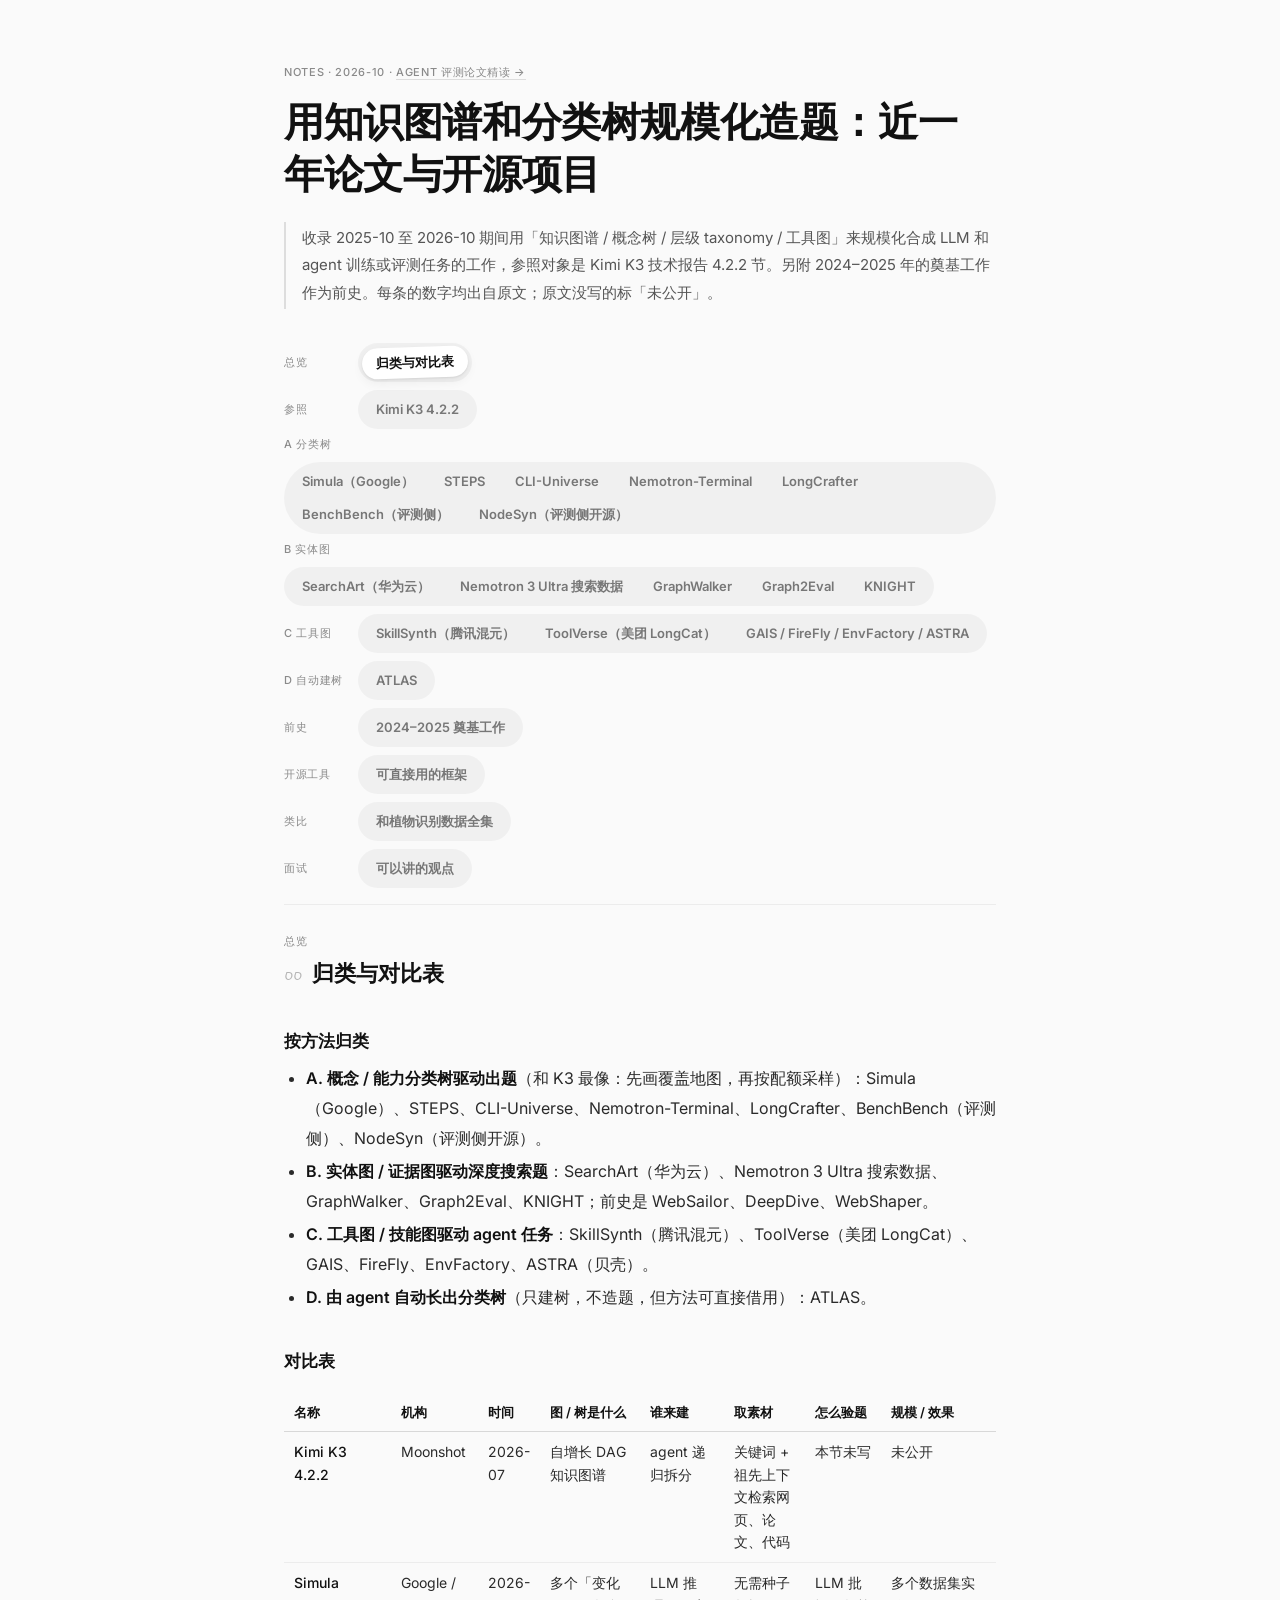
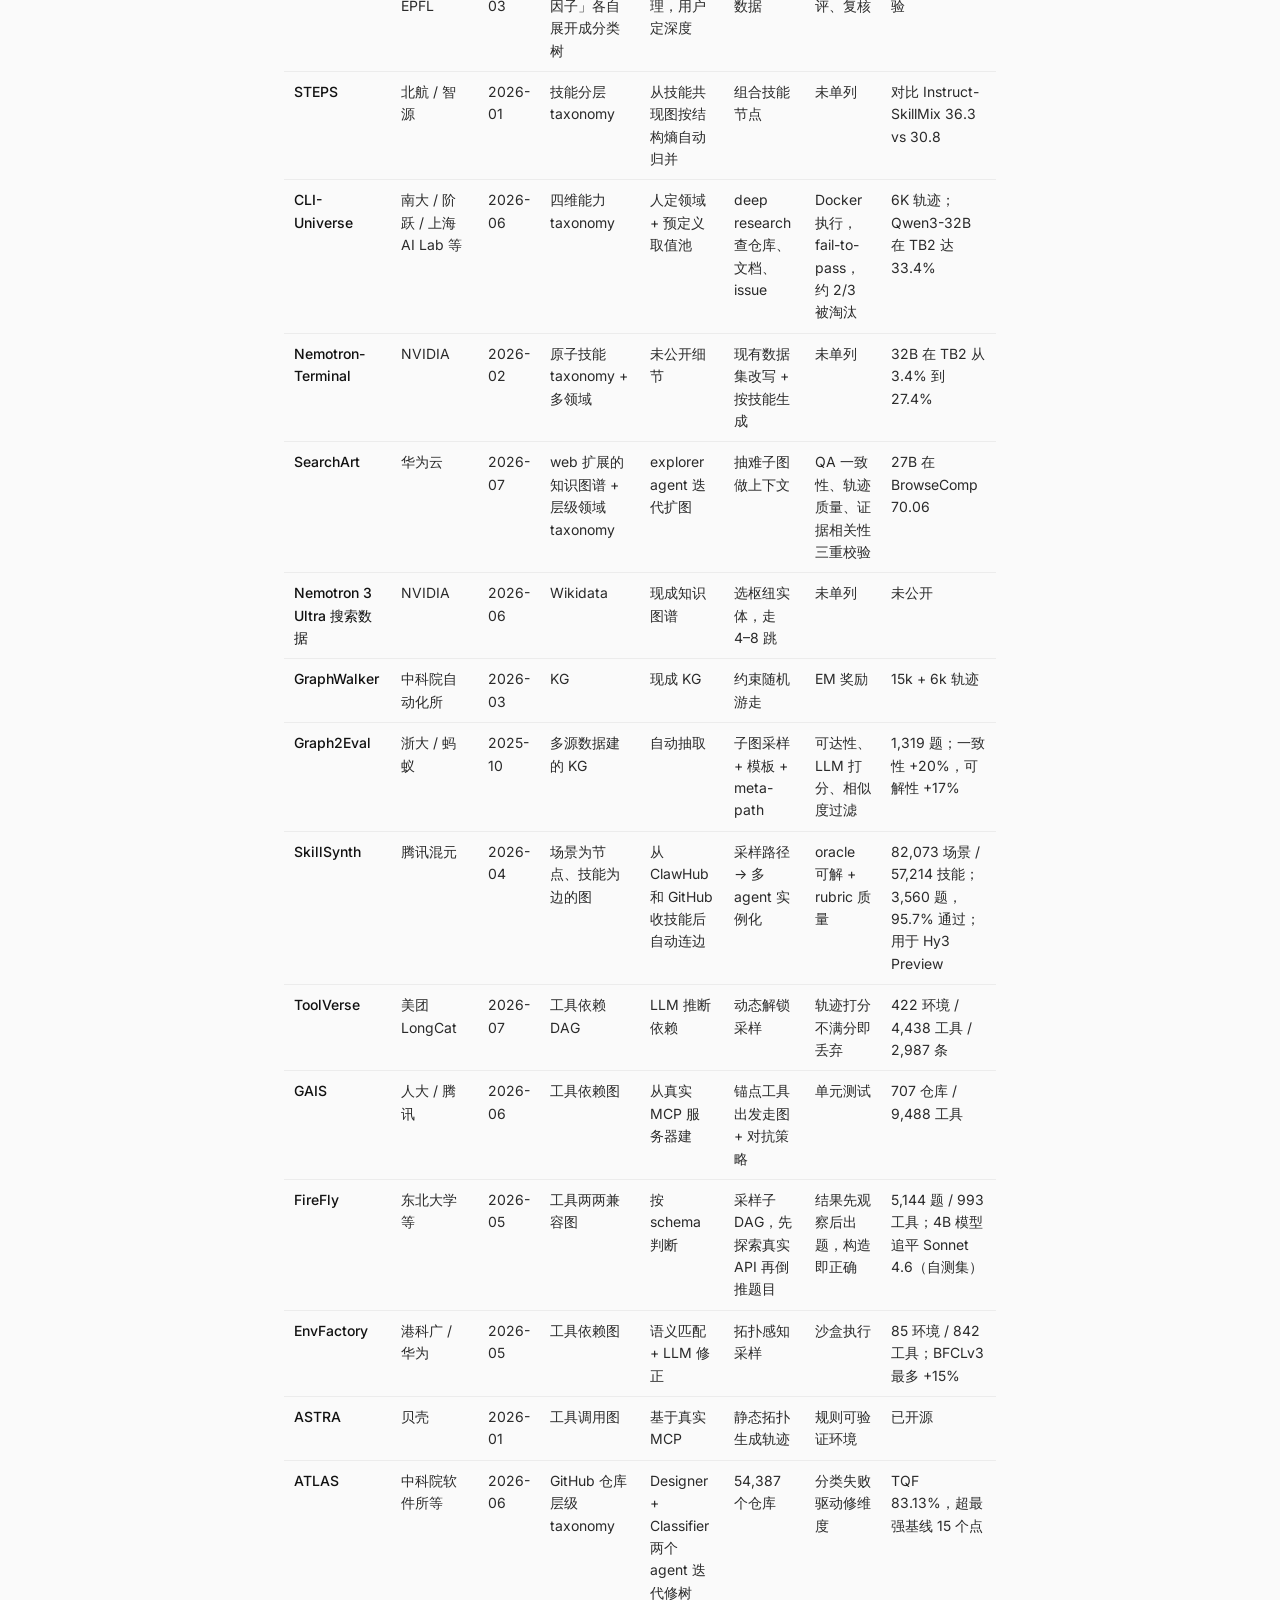
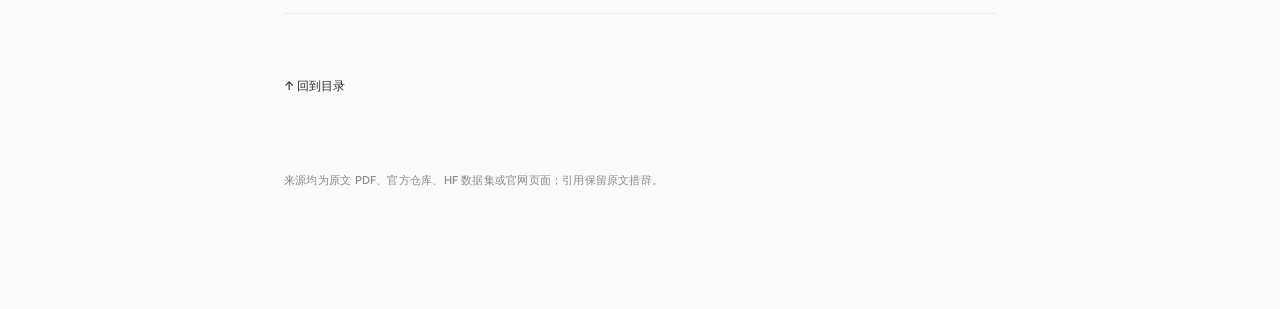
==== kg-task-synthesis.html @ a111e20a "Add KG/taxonomy-guided task synthesis survey" ====
<!doctype html><html lang="zh-CN"><head><meta charset="utf-8">
<meta name="viewport" content="width=device-width,initial-scale=1">
<title>用知识图谱和分类树规模化造题：近一年论文与开源项目</title>
<link rel="preconnect" href="https://fonts.googleapis.com"><link rel="preconnect" href="https://fonts.gstatic.com" crossorigin>
<link href="https://fonts.googleapis.com/css2?family=Inter:wght@400;500;600;700&family=Reenie+Beanie&display=swap" rel="stylesheet">
<link rel="stylesheet" href="style.css"></head><body>
<main class="pw wide" id="top">
<div class="meta">NOTES · 2026-10 · <a class="sw" href="index.html">Agent 评测论文精读 →</a></div>
<h1 class="ph1">用知识图谱和分类树规模化造题：近一年论文与开源项目</h1>
<div class="art lead"><blockquote>
<p>收录 2025-10 至 2026-10 期间用「知识图谱 / 概念树 / 层级 taxonomy / 工具图」来规模化合成 LLM 和 agent 训练或评测任务的工作，参照对象是 Kimi K3 技术报告 4.2.2 节。另附 2024–2025 年的奠基工作作为前史。每条的数字均出自原文；原文没写的标「未公开」。</p>
</blockquote></div>
<nav class="tabbar"><div class="grp"><span class="gl">总览</span><div class="tabs"><a href="#t0-归类与对比表" data-t="t0-归类与对比表">归类与对比表</a></div></div><div class="grp"><span class="gl">参照</span><div class="tabs"><a href="#t1-kimi-k3-4-2-2" data-t="t1-kimi-k3-4-2-2">Kimi K3 4.2.2</a></div></div><div class="grp"><span class="gl">A 分类树</span><div class="tabs"><a href="#t2-simula-google" data-t="t2-simula-google">Simula（Google）</a><a href="#t3-steps" data-t="t3-steps">STEPS</a><a href="#t4-cli-universe" data-t="t4-cli-universe">CLI-Universe</a><a href="#t5-nemotron-terminal" data-t="t5-nemotron-terminal">Nemotron-Terminal</a><a href="#t6-longcrafter" data-t="t6-longcrafter">LongCrafter</a><a href="#t7-benchbench-评测侧" data-t="t7-benchbench-评测侧">BenchBench（评测侧）</a><a href="#t8-nodesyn-评测侧开源" data-t="t8-nodesyn-评测侧开源">NodeSyn（评测侧开源）</a></div></div><div class="grp"><span class="gl">B 实体图</span><div class="tabs"><a href="#t9-searchart-华为云" data-t="t9-searchart-华为云">SearchArt（华为云）</a><a href="#t10-nemotron-3-ultra-搜索数据" data-t="t10-nemotron-3-ultra-搜索数据">Nemotron 3 Ultra 搜索数据</a><a href="#t11-graphwalker" data-t="t11-graphwalker">GraphWalker</a><a href="#t12-graph2eval" data-t="t12-graph2eval">Graph2Eval</a><a href="#t13-knight" data-t="t13-knight">KNIGHT</a></div></div><div class="grp"><span class="gl">C 工具图</span><div class="tabs"><a href="#t14-skillsynth-腾讯混元" data-t="t14-skillsynth-腾讯混元">SkillSynth（腾讯混元）</a><a href="#t15-toolverse-美团-longcat" data-t="t15-toolverse-美团-longcat">ToolVerse（美团 LongCat）</a><a href="#t16-gais-firefly-envfactory-astra" data-t="t16-gais-firefly-envfactory-astra">GAIS / FireFly / EnvFactory / ASTRA</a></div></div><div class="grp"><span class="gl">D 自动建树</span><div class="tabs"><a href="#t17-atlas" data-t="t17-atlas">ATLAS</a></div></div><div class="grp"><span class="gl">前史</span><div class="tabs"><a href="#t18-2024-2025-奠基工作" data-t="t18-2024-2025-奠基工作">2024–2025 奠基工作</a></div></div><div class="grp"><span class="gl">开源工具</span><div class="tabs"><a href="#t19-可直接用的框架" data-t="t19-可直接用的框架">可直接用的框架</a></div></div><div class="grp"><span class="gl">类比</span><div class="tabs"><a href="#t20-和植物识别数据全集" data-t="t20-和植物识别数据全集">和植物识别数据全集</a></div></div><div class="grp"><span class="gl">面试</span><div class="tabs"><a href="#t21-可以讲的观点" data-t="t21-可以讲的观点">可以讲的观点</a></div></div></nav>
<div class="art"><section class="panel" id="t0-归类与对比表"><div class="meta">总览</div><h2><span class="no">00</span>归类与对比表</h2><h3>按方法归类</h3>
<ul>
<li><strong>A. 概念 / 能力分类树驱动出题</strong>（和 K3 最像：先画覆盖地图，再按配额采样）：Simula（Google）、STEPS、CLI-Universe、Nemotron-Terminal、LongCrafter、BenchBench（评测侧）、NodeSyn（评测侧开源）。</li>
<li><strong>B. 实体图 / 证据图驱动深度搜索题</strong>：SearchArt（华为云）、Nemotron 3 Ultra 搜索数据、GraphWalker、Graph2Eval、KNIGHT；前史是 WebSailor、DeepDive、WebShaper。</li>
<li><strong>C. 工具图 / 技能图驱动 agent 任务</strong>：SkillSynth（腾讯混元）、ToolVerse（美团 LongCat）、GAIS、FireFly、EnvFactory、ASTRA（贝壳）。</li>
<li><strong>D. 由 agent 自动长出分类树</strong>（只建树，不造题，但方法可直接借用）：ATLAS。</li>
</ul>
<h3>对比表</h3>
<div class="tw"><table>
<thead>
<tr>
<th>名称</th>
<th>机构</th>
<th>时间</th>
<th>图 / 树是什么</th>
<th>谁来建</th>
<th>取素材</th>
<th>怎么验题</th>
<th>规模 / 效果</th>
</tr>
</thead>
<tbody>
<tr>
<td>Kimi K3 4.2.2</td>
<td>Moonshot</td>
<td>2026-07</td>
<td>自增长 DAG 知识图谱</td>
<td>agent 递归拆分</td>
<td>关键词 + 祖先上下文检索网页、论文、代码</td>
<td>本节未写</td>
<td>未公开</td>
</tr>
<tr>
<td>Simula</td>
<td>Google / EPFL</td>
<td>2026-03</td>
<td>多个「变化因子」各自展开成分类树</td>
<td>LLM 推理，用户定深度</td>
<td>无需种子数据</td>
<td>LLM 批评、复核</td>
<td>多个数据集实验</td>
</tr>
<tr>
<td>STEPS</td>
<td>北航 / 智源</td>
<td>2026-01</td>
<td>技能分层 taxonomy</td>
<td>从技能共现图按结构熵自动归并</td>
<td>组合技能节点</td>
<td>未单列</td>
<td>对比 Instruct-SkillMix 36.3 vs 30.8</td>
</tr>
<tr>
<td>CLI-Universe</td>
<td>南大 / 阶跃 / 上海 AI Lab 等</td>
<td>2026-06</td>
<td>四维能力 taxonomy</td>
<td>人定领域 + 预定义取值池</td>
<td>deep research 查仓库、文档、issue</td>
<td>Docker 执行，fail-to-pass，约 2/3 被淘汰</td>
<td>6K 轨迹；Qwen3-32B 在 TB2 达 33.4%</td>
</tr>
<tr>
<td>Nemotron-Terminal</td>
<td>NVIDIA</td>
<td>2026-02</td>
<td>原子技能 taxonomy + 多领域</td>
<td>未公开细节</td>
<td>现有数据集改写 + 按技能生成</td>
<td>未单列</td>
<td>32B 在 TB2 从 3.4% 到 27.4%</td>
</tr>
<tr>
<td>SearchArt</td>
<td>华为云</td>
<td>2026-07</td>
<td>web 扩展的知识图谱 + 层级领域 taxonomy</td>
<td>explorer agent 迭代扩图</td>
<td>抽难子图做上下文</td>
<td>QA 一致性、轨迹质量、证据相关性三重校验</td>
<td>27B 在 BrowseComp 70.06</td>
</tr>
<tr>
<td>Nemotron 3 Ultra 搜索数据</td>
<td>NVIDIA</td>
<td>2026-06</td>
<td>Wikidata</td>
<td>现成知识图谱</td>
<td>选枢纽实体，走 4–8 跳</td>
<td>未单列</td>
<td>未公开</td>
</tr>
<tr>
<td>GraphWalker</td>
<td>中科院自动化所</td>
<td>2026-03</td>
<td>KG</td>
<td>现成 KG</td>
<td>约束随机游走</td>
<td>EM 奖励</td>
<td>15k + 6k 轨迹</td>
</tr>
<tr>
<td>Graph2Eval</td>
<td>浙大 / 蚂蚁</td>
<td>2025-10</td>
<td>多源数据建的 KG</td>
<td>自动抽取</td>
<td>子图采样 + 模板 + meta-path</td>
<td>可达性、LLM 打分、相似度过滤</td>
<td>1,319 题；一致性 +20%，可解性 +17%</td>
</tr>
<tr>
<td>SkillSynth</td>
<td>腾讯混元</td>
<td>2026-04</td>
<td>场景为节点、技能为边的图</td>
<td>从 ClawHub 和 GitHub 收技能后自动连边</td>
<td>采样路径 → 多 agent 实例化</td>
<td>oracle 可解 + rubric 质量</td>
<td>82,073 场景 / 57,214 技能；3,560 题，95.7% 通过；用于 Hy3 Preview</td>
</tr>
<tr>
<td>ToolVerse</td>
<td>美团 LongCat</td>
<td>2026-07</td>
<td>工具依赖 DAG</td>
<td>LLM 推断依赖</td>
<td>动态解锁采样</td>
<td>轨迹打分不满分即丢弃</td>
<td>422 环境 / 4,438 工具 / 2,987 条</td>
</tr>
<tr>
<td>GAIS</td>
<td>人大 / 腾讯</td>
<td>2026-06</td>
<td>工具依赖图</td>
<td>从真实 MCP 服务器建</td>
<td>锚点工具出发走图 + 对抗策略</td>
<td>单元测试</td>
<td>707 仓库 / 9,488 工具</td>
</tr>
<tr>
<td>FireFly</td>
<td>东北大学等</td>
<td>2026-05</td>
<td>工具两两兼容图</td>
<td>按 schema 判断</td>
<td>采样子 DAG，先探索真实 API 再倒推题目</td>
<td>结果先观察后出题，构造即正确</td>
<td>5,144 题 / 993 工具；4B 模型追平 Sonnet 4.6（自测集）</td>
</tr>
<tr>
<td>EnvFactory</td>
<td>港科广 / 华为</td>
<td>2026-05</td>
<td>工具依赖图</td>
<td>语义匹配 + LLM 修正</td>
<td>拓扑感知采样</td>
<td>沙盒执行</td>
<td>85 环境 / 842 工具；BFCLv3 最多 +15%</td>
</tr>
<tr>
<td>ASTRA</td>
<td>贝壳</td>
<td>2026-01</td>
<td>工具调用图</td>
<td>基于真实 MCP</td>
<td>静态拓扑生成轨迹</td>
<td>规则可验证环境</td>
<td>已开源</td>
</tr>
<tr>
<td>ATLAS</td>
<td>中科院软件所等</td>
<td>2026-06</td>
<td>GitHub 仓库层级 taxonomy</td>
<td>Designer + Classifier 两个 agent 迭代修树</td>
<td>54,387 个仓库</td>
<td>分类失败驱动修维度</td>
<td>TQF 83.13%，超最强基线 15 个点</td>
</tr>
</tbody>
</table></div><a class="totop" href="javascript:window.scrollTo(0,0)">↑ 回到目录</a></section><section class="panel" id="t1-kimi-k3-4-2-2"><div class="meta">参照</div><h2><span class="no">01</span>Kimi K3 4.2.2</h2><p><strong>做法（原文）</strong>：建一张「自我演化、层级组织」的知识图谱，覆盖知识密集和编程领域。</p>
<ul>
<li>结构是 DAG，人只给粗种子节点，例如 CS/AI、生物医学、编程、数学、物理、化学、人文。</li>
<li>每个节点交给一个 agent，先多轮联网搜索把概念查清，再加更细的子概念；加之前先在图里找相同或相近的节点复用；边永远从粗指向细；新节点再分给新 agent，直到 agent 判断概念「足够原子」。</li>
<li>造题三步：按领域和题型比例在不同粒度采样关键词（可多个相关关键词一起抽）→ 关键词拼上祖先节点的上下文作为检索词，去网上取公开论文、博客、代码仓库 → 合成 agent 按指定题型（编程、知识、视觉等）出题。</li>
</ul>
<p><strong>未公开</strong>：节点数、层数、每类题量、合成题的校验方法。</p>
<p>下面每条都和这四个要素对照：<strong>图谱怎么建 / 怎么采样 / 素材从哪来 / 怎么验题</strong>。</p><a class="totop" href="javascript:window.scrollTo(0,0)">↑ 回到目录</a></section><section class="panel" id="t2-simula-google"><div class="meta">A 分类树</div><h2><span class="no">02</span>Simula（Google）</h2><ul>
<li><strong>全称</strong>：Reasoning-Driven Synthetic Data Generation and Evaluation</li>
<li><strong>机构 / 时间</strong>：Google、Google DeepMind、EPFL；TMLR 2026-03，arXiv 2026-03-31</li>
<li><strong>链接</strong>：<a href="https://arxiv.org/abs/2603.29791">arXiv 2603.29791</a></li>
</ul>
<p><strong>图谱怎么建</strong>：不需要种子数据。先由推理模型根据用户对数据集的描述，列出若干「变化因子」，每个因子按用户指定的深度，用广度优先展开成一棵分类树。树越深，覆盖控制越细。</p>
<p><strong>怎么采样</strong>：在多棵树的叶子节点上组合采样，再生成数据；论文把多样性拆成「全局多样性」（树覆盖了多少）和「局部多样性」（同一组合下的变化）。</p>
<p><strong>怎么验题</strong>：生成后用模型做批评和复核。论文的结论之一是不同数据集需要的东西不一样，有的更依赖质量控制，有的更依赖复杂度或局部多样性。</p>
<p><strong>与 K3 的异同</strong>：同样是「先画覆盖地图、再按地图采样」。区别在于 Simula 的树来自模型推理，不联网取真实素材；K3 每个节点都由 agent 联网查证，素材也来自真实网页。</p>
<p><strong>开源</strong>：社区复现 <a href="https://github.com/Mercity-AI/Simula">Mercity-AI/Simula</a>，6⭐，最近更新 2026-09-10，README 自述「受 Simula 式流程启发」，不是 Google 官方代码。</p><a class="totop" href="javascript:window.scrollTo(0,0)">↑ 回到目录</a></section><section class="panel" id="t3-steps"><div class="meta">A 分类树</div><h2><span class="no">03</span>STEPS</h2><ul>
<li><strong>全称</strong>：Towards Compositional Generalization of LLMs via Skill Taxonomy Guided Data Synthesis</li>
<li><strong>机构 / 时间</strong>：北航、智源、北理工、中科院计算所；arXiv 2026-01</li>
<li><strong>链接</strong>：<a href="https://arxiv.org/abs/2601.03676">arXiv 2601.03676</a></li>
</ul>
<p><strong>图谱怎么建</strong>：先建技能共现图，再按「最小化结构熵」递归把内部连接紧密的技能归成组，得到一棵可解释的层级技能树。人不手画分类。</p>
<p><strong>怎么采样</strong>：把出题当成约束下的信息最大化问题，挑选在树上「结构信息增益」最大、语义仍然连贯的技能组合。原文的意思是：只在一小块区域里组合技能是冗余的，跨区域组合才有新信息。</p>
<p><strong>效果</strong>：在复杂指令遵循评测上，比 Instruct-SkillMix 高（36.3 vs 30.8），在下游 agent 评测上组合泛化也更好。</p>
<p><strong>与 K3 的异同</strong>：K3 的树是「知识概念」，STEPS 的树是「技能」；两者都关心多个节点组合出题。STEPS 给了一个怎么挑组合的数学准则，K3 没写。</p>
<p><strong>缺口</strong>：论文写的代码地址 <code>github.com/STEPS</code> 不是有效仓库。</p><a class="totop" href="javascript:window.scrollTo(0,0)">↑ 回到目录</a></section><section class="panel" id="t4-cli-universe"><div class="meta">A 分类树</div><h2><span class="no">04</span>CLI-Universe</h2><ul>
<li><strong>机构 / 时间</strong>：南京大学、阶跃星辰、ZODA、上海 AI Lab、华中科大；arXiv 2026-06-22</li>
<li><strong>链接</strong>：<a href="https://arxiv.org/abs/2606.22883">arXiv 2606.22883</a></li>
</ul>
<p><strong>图谱怎么建</strong>：四维能力 taxonomy。领域由人策划，作为入口；另外三维各有预定义的取值池：</p>
<ul>
<li>技能类型：算法、系统、配置、密码学等</li>
<li>能力：探索、错误恢复、约束满足、长程规划等</li>
<li>工程形态：写新功能、调试、DevOps、重构等</li>
</ul>
<p><strong>怎么采样和取素材</strong>：在四维里抽组合作为锚点，围绕锚点头脑风暴任务，按创意、技术依据、可行性打分；高分候选再做「证据引导的 deep research」，去查仓库、文档、issue 讨论和用例，把抽象规格变成有真实工具和真实坑的任务蓝图。</p>
<p><strong>怎么验题</strong>：蓝图实例化成 Docker 环境，经过 rubric 门控的测试构造、带提示过滤、严格的 fail-to-pass 检查；测试 agent 和解题 agent 独立验证。全流程淘汰约三分之二的候选。</p>
<p><strong>效果</strong>：CLI-Universe-6K（6,000 条轨迹）微调 Qwen3-32B，Terminal-Bench 2.0 达 33.4%；去掉任何一个组件掉 3–6 个点。</p>
<p><strong>与 K3 的异同</strong>：这是和 K3「采样 → 联网取真实素材 → 出题」最接近的一条，而且把 K3 没写的校验写全了。区别是它的 taxonomy 是人定的多维网格，不是 agent 长出来的树。</p><a class="totop" href="javascript:window.scrollTo(0,0)">↑ 回到目录</a></section><section class="panel" id="t5-nemotron-terminal"><div class="meta">A 分类树</div><h2><span class="no">05</span>Nemotron-Terminal</h2><ul>
<li><strong>全称</strong>：On Data Engineering for Scaling LLM Terminal Capabilities</li>
<li><strong>机构 / 时间</strong>：NVIDIA；arXiv 2026-02-24</li>
<li><strong>链接</strong>：<a href="https://arxiv.org/abs/2602.21193">arXiv 2602.21193</a>；数据 <a href="https://huggingface.co/collections/nvidia/nemotron-terminal">HF nemotron-terminal</a></li>
</ul>
<p><strong>做法</strong>：提出 Terminal-Task-Gen，两路数据：一路把现有数据集（竞赛编程、数学、SWE）改写成终端任务；另一路用「原子技能 taxonomy」加多个领域（科学计算、软件工程、机器学习、安全、系统等）构造定向场景，可以控制难度、领域覆盖和原子技能。</p>
<p><strong>效果</strong>：基于 Qwen3 训练，Terminal-Bench 2.0 上 8B 从 2.5% 到 13.0%，14B 从 4.0% 到 20.2%，32B 从 3.4% 到 27.4%。</p>
<p><strong>未公开</strong>：taxonomy 的节点数和层数。</p><a class="totop" href="javascript:window.scrollTo(0,0)">↑ 回到目录</a></section><section class="panel" id="t6-longcrafter"><div class="meta">A 分类树</div><h2><span class="no">06</span>LongCrafter</h2><ul>
<li><strong>机构 / 时间</strong>：中科院大学、中科院自动化所；arXiv 2026-07（v2 2026-08-03）</li>
<li><strong>链接</strong>：<a href="https://arxiv.org/abs/2607.06160">arXiv 2607.06160</a></li>
</ul>
<p><strong>做法</strong>：把长文本理解分成「局部 / 浅层」和「全局 / 深层」两级，细到 32 种任务类型，作为出题的全局先验；再按任务类型构造长上下文，拆成显式的证据图（跨段依赖），只依据定位到的证据片段出问答。</p>
<p><strong>效果</strong>：在 Qwen2.5-7B 和 LLaMA-3.1-8B 上，LongBench、LongBench v2、LooGLE 超过所有 SFT 基线，也超过官方后训练模型，难题上提升最大。</p>
<p><strong>与 K3 的异同</strong>：K3 4.1 节说过 1M 长上下文要拼「不读完全文做不出来」的合成任务；LongCrafter 是公开论文里把这件事拆成任务分类树 + 证据图的做法。</p><a class="totop" href="javascript:window.scrollTo(0,0)">↑ 回到目录</a></section><section class="panel" id="t7-benchbench-评测侧"><div class="meta">A 分类树</div><h2><span class="no">07</span>BenchBench（评测侧）</h2><ul>
<li><strong>机构 / 时间</strong>：南洋理工；arXiv 2026-03-21</li>
<li><strong>链接</strong>：<a href="https://arxiv.org/abs/2603.20807">arXiv 2603.20807</a></li>
</ul>
<p><strong>做法</strong>：评的是「模型出题的能力」。三步：从种子 benchmark 抽结构化的「领域卡片」→ 让多个设计者模型按配额生成题集 → 多个答题模型组成评审组验证，能精确判分的用精确、数值、符号校验，否则用 rubric 评判。</p>
<p><strong>规模</strong>：9 个变体（计算机、数学、医学、心智理论，含多语言多模态），生成 16.7K 题，过滤后约 15K，约 152K 条打分记录。</p>
<p><strong>结论</strong>：出题能力和答题能力只中等相关（Spearman ρ≈0.37）；题目无效率和区分度负相关（Pearson r≈−0.62）。</p>
<p><strong>开源</strong>：论文给的 <code>github.com/koanatakiyo/BenchBench</code> 目前打不开（404）。</p><a class="totop" href="javascript:window.scrollTo(0,0)">↑ 回到目录</a></section><section class="panel" id="t8-nodesyn-评测侧开源"><div class="meta">A 分类树</div><h2><span class="no">08</span>NodeSyn（评测侧开源）</h2><ul>
<li><strong>机构</strong>：Google Research</li>
<li><strong>链接</strong>：<a href="https://github.com/google-research/nodesyn">google-research/nodesyn</a>，6⭐，最近更新 2026-10-13</li>
</ul>
<p><strong>做法（README）</strong>：把安全政策（如骚扰）和敏感领域（如教育）的主题，用一个微调过的分类生成器拆成细粒度 taxonomy，再找出受影响人群、地区、使用场景之间的关系，生成有证据依据的评测查询。定位是研究原型。</p><a class="totop" href="javascript:window.scrollTo(0,0)">↑ 回到目录</a></section><section class="panel" id="t9-searchart-华为云"><div class="meta">B 实体图</div><h2><span class="no">09</span>SearchArt（华为云）</h2><ul>
<li><strong>机构 / 时间</strong>：Huawei Cloud Post-Training Team；arXiv 2026-07（v2 2026-08-11）</li>
<li><strong>链接</strong>：<a href="https://arxiv.org/abs/2607.24850">arXiv 2607.24850</a></li>
</ul>
<p><strong>图谱怎么建</strong>：</p>
<ol>
<li>选种子实体：按三个维度挑长尾实体，其中一条是「模型参数里见得少」。种子要同时兼顾知识新颖度、结构连通性和领域覆盖。对每个候选实体做多次随机游走，能稳定走到结构丰富子图的优先。</li>
<li>扩图：explorer agent 迭代地联网检索、抽取知识、建图、发现知识缺口，每轮生成的查询要超出当前图里已有的信息，比如相关实体、历史事件、组织关系、时间、地理和跨领域关系。</li>
<li>覆盖控制：种子实体挂在一棵「层级领域 taxonomy」下，预定义类别加上扩图过程中动态发现的新区域；各领域的采样配额实时调整，防止题目塌缩到少数热门话题。原文明确说，图采样天然会集中在连接稠密的领域，所以要用 taxonomy 拉平。</li>
</ol>
<p><strong>怎么采样和出题</strong>：批量采子图，按结构复杂度和证据分散度排序，留难子图作为出题上下文。</p>
<p><strong>怎么验题</strong>：QA 一致性、轨迹质量、检索证据相关性三者联合校验。</p>
<p><strong>规模与效果</strong>：DeepSearch QA 轨迹 20–149 轮，21.16% 在 80 轮以上；DeepResearch QA 覆盖 11 个领域，AI 与数据智能占 40.08%。Qwen3.5-27B 训练后：BrowseComp 70.06、BrowseComp-ZH 74.39、BrowseComp-Plus 63.49、WideSearch 64.0、DeepResearch-Bench 52.55。</p>
<p><strong>与 K3 的异同</strong>：这是近一年里和 K3 思路最接近的公开工作：agent 主动扩图、用 taxonomy 管覆盖、用长尾概念对抗同质化。区别是 SearchArt 的节点是实体（人、机构、事件），K3 是概念（RoPE、GPU kernel）；SearchArt 只做搜索题，K3 覆盖多题型。</p><a class="totop" href="javascript:window.scrollTo(0,0)">↑ 回到目录</a></section><section class="panel" id="t10-nemotron-3-ultra-搜索数据"><div class="meta">B 实体图</div><h2><span class="no">10</span>Nemotron 3 Ultra 搜索数据</h2><ul>
<li><strong>机构 / 时间</strong>：NVIDIA；技术报告 2026-06-09</li>
<li><strong>链接</strong>：<a href="https://research.nvidia.com/labs/nemotron/files/NVIDIA-Nemotron-3-Ultra-Technical-Report.pdf">技术报告 PDF</a></li>
</ul>
<p><strong>做法（原文）</strong>：SFT 搜索数据沿用 Nemotron 3 Super 的轨迹，种子 prompt 基于 Wikidata：选连接多的枢纽实体，沿事实关系走 4–8 跳随机游走，构造多跳搜索题，用 Tavily 搜索求解，教师模型是 MiniMax 2.1。另外加了 OpenResearcher 的可商用子集（97K+ 条轨迹，离线浏览环境，1,500 万 FineWeb 文档的本地索引）。</p>
<p><strong>与 K3 的异同</strong>：用现成知识图谱、按跳数控难度，是 2025 年 WebSailor / DeepDive 路线在大厂报告里的落地；没有 agent 扩图，也没有概念层级。</p><a class="totop" href="javascript:window.scrollTo(0,0)">↑ 回到目录</a></section><section class="panel" id="t11-graphwalker"><div class="meta">B 实体图</div><h2><span class="no">11</span>GraphWalker</h2><ul>
<li><strong>机构 / 时间</strong>：中科院大学、中科院自动化所、清华；COLM 2026，arXiv 2026-03</li>
<li><strong>链接</strong>：<a href="https://arxiv.org/abs/2603.28533">arXiv 2603.28533</a>；<a href="https://github.com/XuShuwenn/GraphWalker">GitHub</a> 35⭐，最近更新 2026-07-28</li>
</ul>
<p><strong>做法</strong>：在 KG 上做约束随机游走，合成 15k 条结构多样的轨迹（GraphSynth），先 SFT 建立探索先验；再用 6k 条专家轨迹（GraphRoll）教反思和纠错；最后用 EM 稀疏奖励做轻量 RL。</p>
<p><strong>效果</strong>：CWQ、WebQSP 达 SOTA，CWQ 上比 GPT-4 驱动的 GoG 高 4.4% EM；在 GrailQA 和自建的 GraphWalkerBench（含训练里没见过的推理结构）上验证了泛化。</p>
<p><strong>与 K3 的异同</strong>：图谱只是答题环境，不是素材索引；参考价值在于「先用图游走铺广度、再用少量专家数据补质量」的两段式。</p><a class="totop" href="javascript:window.scrollTo(0,0)">↑ 回到目录</a></section><section class="panel" id="t12-graph2eval"><div class="meta">B 实体图</div><h2><span class="no">12</span>Graph2Eval</h2><ul>
<li><strong>机构 / 时间</strong>：浙大、蚂蚁集团等；CVPR 2026，arXiv 2025-10（v3 2026-03）</li>
<li><strong>链接</strong>：<a href="https://arxiv.org/abs/2510.00507">arXiv 2510.00507</a>；<a href="https://github.com/YurunChen/Graph2Eval">GitHub</a> 28⭐，最近更新 2026-01-10</li>
</ul>
<p><strong>做法</strong>：从多源外部数据建知识图谱当「任务空间」，用子图采样、任务模板和 meta-path 生成多模态文档理解和网页交互任务。</p>
<p><strong>怎么验题</strong>：节点可达性分析、LLM 打分、相似度去重三级过滤。</p>
<p><strong>效果</strong>：Graph2Eval-Bench 共 1,319 题；语义一致性平均提升 20%，可解性提升 17%。</p>
<p><strong>与 K3 的异同</strong>：用于评测而不是训练；图谱是从给定数据里抽出来的，不是 agent 联网扩出来的。</p><a class="totop" href="javascript:window.scrollTo(0,0)">↑ 回到目录</a></section><section class="panel" id="t13-knight"><div class="meta">B 实体图</div><h2><span class="no">13</span>KNIGHT</h2><ul>
<li><strong>机构 / 时间</strong>：德黑兰大学等；arXiv 2026-02-23</li>
<li><strong>链接</strong>：<a href="https://arxiv.org/abs/2602.20135">arXiv 2602.20135</a>；<a href="https://github.com/ErfanShm/knight-mcq">GitHub</a> 1⭐</li>
</ul>
<p><strong>做法</strong>：给定主题和深度，检索证据，建一个主题小 KG（类型体系基于 Wikipedia/Wikidata 本体），在 KG 上生成多跳选择题。KG 每个主题只建一次，之后反复使用，比每题重新读长证据省 token。</p>
<p><strong>怎么验题</strong>：五条标准，包括语法、唯一正确答案、选项不重复、能从证据中答出、切题；「答不出」被当作幻觉的代理指标。难度用熵和人类错误模式校准。</p><a class="totop" href="javascript:window.scrollTo(0,0)">↑ 回到目录</a></section><section class="panel" id="t14-skillsynth-腾讯混元"><div class="meta">C 工具图</div><h2><span class="no">14</span>SkillSynth（腾讯混元）</h2><ul>
<li><strong>全称</strong>：Toward Scalable Terminal Task Synthesis via Skill Graphs</li>
<li><strong>机构 / 时间</strong>：腾讯混元团队；arXiv 2026-04-28</li>
<li><strong>链接</strong>：<a href="https://arxiv.org/abs/2604.25727">arXiv 2604.25727</a></li>
</ul>
<p><strong>图谱怎么建</strong>：从 ClawHub 和公开 GitHub 仓库收集真实技能；为每个技能推出「前置场景」（什么时候能用）和「后置场景」（用完处于什么状态）；把语义兼容的场景连起来。场景是节点，技能是有向边。现有规模：去重合并后 82,073 个场景、57,214 个技能、185,529 条经 LLM 验证的连接。</p>
<p><strong>怎么采样和出题</strong>：从图上采一条有向路径，就是一个真实工作流；多 agent 把路径实例化成可执行的终端任务，预期解法正好走这条路径。</p>
<p><strong>怎么验题</strong>：oracle 验证可解，rubric 评质量，失败的回到合成环节修复。</p>
<p><strong>效果</strong>：一次全自动运行，从 3,721 条路径得到 3,560 个通过验证的任务，oracle 通过率 95.7%，平均每个 $27.3；Terminal-Bench 1.0 和 2.0 上各尺寸模型都有提升；已用于训练 Hy3 Preview。</p>
<p><strong>与 K3 的异同</strong>：K3 控制的是「知识覆盖」，SkillSynth 控制的是「解题轨迹的多样性」。原文还批评 LLM 生成的 taxonomy 常常偏离真实使用，所以它的节点全部来自真实技能。</p><a class="totop" href="javascript:window.scrollTo(0,0)">↑ 回到目录</a></section><section class="panel" id="t15-toolverse-美团-longcat"><div class="meta">C 工具图</div><h2><span class="no">15</span>ToolVerse（美团 LongCat）</h2><ul>
<li><strong>机构 / 时间</strong>：美团 LongCat Interaction Team、北大、复旦、武大；arXiv 2026-07-17</li>
<li><strong>链接</strong>：<a href="https://arxiv.org/abs/2607.15660">arXiv 2607.15660</a></li>
</ul>
<p><strong>做法</strong>：从约 422 个真实 MCP 环境、4,438 个工具自动生成可执行环境（约 20% 初始工具集因无法 mock 被过滤）；对每个场景建工具依赖图，从入度为 0 的根节点出发，用「动态解锁采样」逐步解锁后继工具，组合出长程任务，得到 GUST 数据集。</p>
<p><strong>怎么验题</strong>：每个任务多次尝试，轨迹分不满即丢弃。</p>
<p><strong>规模</strong>：2,987 条数据，每条平均 3.8 个子任务（3–7 个），每个环境平均 12.2 个工具；工具分布覆盖 8 个大领域。</p>
<p><strong>相关</strong>：和你看过的美团 VitaBench 同属美团 LongCat。</p><a class="totop" href="javascript:window.scrollTo(0,0)">↑ 回到目录</a></section><section class="panel" id="t16-gais-firefly-envfactory-astra"><div class="meta">C 工具图</div><h2><span class="no">16</span>GAIS / FireFly / EnvFactory / ASTRA</h2><p><strong>GAIS</strong>（人大、北大、腾讯；arXiv 2026-06-01；<a href="https://arxiv.org/abs/2606.02001">arXiv 2606.02001</a>；<a href="https://github.com/Eric8932/GAIS">GitHub</a> 0⭐）</p>
<ul>
<li>从 1,174 个仓库、14,395 个工具中筛出 707 个仓库、9,488 个工具，基于真实 MCP 服务器建环境。</li>
<li>每个环境建工具依赖图（A 的输出是 B 的输入），从复杂或中心的「锚点工具」出发规划有向游走，作为任务骨架，并加入对抗策略。</li>
<li>在 BFCL、τ²-Bench、ACEBench 上超过基线，基座模型能追平甚至超过官方指令模型。</li>
</ul>
<p><strong>FireFly</strong>（东北大学等；arXiv 2026-05-17；<a href="https://arxiv.org/abs/2605.17558">arXiv 2605.17558</a>）</p>
<ul>
<li>按工具 schema 判断两两输入输出兼容，建有向工具图；采子 DAG，让强模型在真实 API 上先探索，再按观察到的结果倒推题目，所以答案构造即正确。</li>
<li>用检索增强的模拟器缓存探索结果，离线可复现 RL。</li>
<li>5,144 个验证任务、9,749 条轨迹、240 个服务器、993 个工具；4B 模型 GRPO 后在自建测试集上追平 Claude Sonnet 4.6，Tau2-Bench、MCPMark、MCP-Atlas 也有提升。</li>
</ul>
<p><strong>EnvFactory</strong>（港科广、华为等；arXiv 2026-05-18；<a href="https://arxiv.org/abs/2605.18703">arXiv 2605.18703</a>；<a href="https://github.com/LARK-AI-Lab/EnvFactory">GitHub</a> 96⭐，最近更新 2026-08-28）</p>
<ul>
<li>工具图用语义匹配加 LLM 修正建成；拓扑感知采样会递归补齐一个工具需要的所有上游输入。</li>
<li>85 个验证环境、842 个工具；Qwen3 系列在 BFCLv3 上最多 +15%。</li>
</ul>
<p><strong>ASTRA</strong>（贝壳；arXiv 2026-01；<a href="https://arxiv.org/abs/2601.21558">arXiv 2601.21558</a>；<a href="https://github.com/LianjiaTech/astra">GitHub</a> 156⭐，最近更新 2026-01-30）</p>
<ul>
<li>SFT 用基于真实 MCP 的工具调用图静态拓扑生成轨迹；RL 把分解后的问答链转成可执行、规则可验证的独立环境。</li>
<li>流水线、环境和模型全部开源。</li>
</ul><a class="totop" href="javascript:window.scrollTo(0,0)">↑ 回到目录</a></section><section class="panel" id="t17-atlas"><div class="meta">D 自动建树</div><h2><span class="no">17</span>ATLAS</h2><ul>
<li><strong>全称</strong>：Agentic Taxonomy of LArge-Scale Software Ecosystems</li>
<li><strong>机构 / 时间</strong>：中科院软件所、南洋理工、南开等；ASE 2026，arXiv 2026-06</li>
<li><strong>链接</strong>：<a href="https://arxiv.org/abs/2606.21597">arXiv 2606.21597</a></li>
</ul>
<p><strong>做法</strong>：Designer agent 结合模型知识和真实仓库样本，提出每个节点的「切分维度」；Classifier agent 把仓库分进去；分不进去的失败案例反过来驱动修改维度。按广度优先逐节点构建，每个节点只需带祖先链的维度信息，而不是整棵树，所以成本随树的大小而不是语料大小增长。最后做层级对齐，保证不同分支的粒度一致。</p>
<p><strong>效果</strong>：54,387 个 GitHub 仓库；在 2,001 个仓库的分层样本上 TQF 83.13%，比最强基线高 15 个点；用于找替代软件 P@1 85.71%，高于人工整理列表的 62.34%。</p>
<p><strong>与 K3 的异同</strong>：只建树不造题，但它补上了 K3 没写的部分：怎么判断一棵 agent 长出来的树好不好、怎么让各分支粒度一致。「每个节点只带祖先链」和 K3「检索词拼祖先上下文」是同一个思路。</p><a class="totop" href="javascript:window.scrollTo(0,0)">↑ 回到目录</a></section><section class="panel" id="t18-2024-2025-奠基工作"><div class="meta">前史</div><h2><span class="no">18</span>2024–2025 奠基工作</h2><div class="tw"><table>
<thead>
<tr>
<th>名称</th>
<th>机构 / 时间</th>
<th>要点</th>
<th>链接</th>
</tr>
</thead>
<tbody>
<tr>
<td>GLAN</td>
<td>微软，2024-02</td>
<td>把人类知识半自动拆成领域 → 子领域 → 学科，再为每门学科生成课程和教学大纲，按每节课的关键概念出指令；不用种子数据，加新节点就能扩展</td>
<td><a href="https://arxiv.org/abs/2402.13064">arXiv 2402.13064</a></td>
</tr>
<tr>
<td>Condor</td>
<td>上海 AI Lab，2025-01</td>
<td>用 LLM 自回归生成由粗到细的「世界知识树」标签链，按标签出题，再自我反思精修；开源 Condor-SFT-20K</td>
<td><a href="https://arxiv.org/abs/2501.12273">arXiv 2501.12273</a> · <a href="https://github.com/InternLM/Condor">GitHub</a> 41⭐</td>
</tr>
<tr>
<td>SHARP</td>
<td>蚂蚁，2025-05</td>
<td>学科 → 类别 → 主题三级层级，出研究生和奥赛难度的可验证 STEM 题用于 RLVR</td>
<td><a href="https://arxiv.org/abs/2505.14147">arXiv 2505.14147</a></td>
</tr>
<tr>
<td>TaskCraft</td>
<td>OPPO，2025-06</td>
<td>从原子任务出发，按深度和宽度扩展成多工具、可验证的 agent 任务，约 36,000 题</td>
<td><a href="https://arxiv.org/abs/2506.10055">arXiv 2506.10055</a> · <a href="https://github.com/OPPO-PersonalAI/TaskCraft">GitHub</a> 200⭐</td>
</tr>
<tr>
<td>WebSailor</td>
<td>阿里通义，2025-07</td>
<td>从 Wikidata 取模糊实体做种子，在真实网页上随机游走建图，采子图并混淆信息，造高不确定性题 SailorFog-QA</td>
<td><a href="https://arxiv.org/abs/2507.02592">arXiv 2507.02592</a></td>
</tr>
<tr>
<td>WebShaper</td>
<td>阿里通义，2025-07</td>
<td>用集合论的「知识投影」形式化搜索题，agent Expander 按形式结构逐步把题变复杂</td>
<td><a href="https://arxiv.org/abs/2507.15061">arXiv 2507.15061</a></td>
</tr>
<tr>
<td>DeepDive</td>
<td>清华 / 智谱，2025-09</td>
<td>KG 上走 5 跳以上的长路径，模糊实体属性，再让 LLM 混淆线索；3,250 题（SFT 1,016 / RL 2,234）</td>
<td><a href="https://arxiv.org/abs/2509.10446">arXiv 2509.10446</a> · <a href="https://github.com/THUDM/DeepDive">GitHub</a> 348⭐</td>
</tr>
</tbody>
</table></div>
<p>WebSailor 和 WebShaper 的代码在 <a href="https://github.com/Alibaba-NLP/DeepResearch">Alibaba-NLP/DeepResearch</a>（原 WebAgent 仓库已重定向到这里），20,047⭐，最近更新 2026-02-27。</p><a class="totop" href="javascript:window.scrollTo(0,0)">↑ 回到目录</a></section><section class="panel" id="t19-可直接用的框架"><div class="meta">开源工具</div><h2><span class="no">19</span>可直接用的框架</h2><div class="tw"><table>
<thead>
<tr>
<th>项目</th>
<th>和本主题的关系</th>
<th>⭐</th>
<th>最近更新</th>
</tr>
</thead>
<tbody>
<tr>
<td><a href="https://github.com/NVIDIA-NeMo/DataDesigner">NVIDIA-NeMo/DataDesigner</a></td>
<td>声明式合成数据框架，有采样器、LLM 列、校验器；能用类别采样器实现分类树配额，但不是以 taxonomy 为核心</td>
<td>2,333</td>
<td>2026-10-14</td>
</tr>
<tr>
<td><a href="https://github.com/argilla-io/distilabel">argilla-io/distilabel</a></td>
<td>通用合成数据和 AI 反馈流水线</td>
<td>3,418</td>
<td>2026-10-12</td>
</tr>
<tr>
<td><a href="https://github.com/Mercity-AI/Simula">Mercity-AI/Simula</a></td>
<td>Simula 式流程的社区实现：建 taxonomy → 采样分支 → 生成 → 批评 → 保留谱系</td>
<td>6</td>
<td>2026-09-10</td>
</tr>
<tr>
<td><a href="https://github.com/google-research/nodesyn">google-research/nodesyn</a></td>
<td>用于评测的 taxonomy 驱动查询生成</td>
<td>6</td>
<td>2026-10-13</td>
</tr>
<tr>
<td><a href="https://github.com/microsoft/LMOps">microsoft/LMOps</a></td>
<td>GLAN 所在的微软仓库集合</td>
<td>4,480</td>
<td>2026-09-15</td>
</tr>
<tr>
<td><a href="https://github.com/THUDM/DeepDive">THUDM/DeepDive</a></td>
<td>KG 游走造深度搜索题 + 多轮 RL</td>
<td>348</td>
<td>2026-06-17</td>
</tr>
<tr>
<td><a href="https://github.com/OPPO-PersonalAI/TaskCraft">OPPO-PersonalAI/TaskCraft</a></td>
<td>原子任务扩展的 agent 任务生成库</td>
<td>200</td>
<td>2025-07-06</td>
</tr>
<tr>
<td><a href="https://github.com/LianjiaTech/astra">LianjiaTech/astra</a></td>
<td>工具图轨迹合成 + 可验证 RL 环境</td>
<td>156</td>
<td>2026-01-30</td>
</tr>
<tr>
<td><a href="https://github.com/LARK-AI-Lab/EnvFactory">LARK-AI-Lab/EnvFactory</a></td>
<td>工具依赖图 + 可执行环境合成</td>
<td>96</td>
<td>2026-08-28</td>
</tr>
<tr>
<td><a href="https://github.com/XuShuwenn/GraphWalker">XuShuwenn/GraphWalker</a></td>
<td>KG 随机游走轨迹</td>
<td>35</td>
<td>2026-07-28</td>
</tr>
<tr>
<td><a href="https://github.com/YurunChen/Graph2Eval">YurunChen/Graph2Eval</a></td>
<td>KG 子图采样生成评测任务</td>
<td>28</td>
<td>2026-01-10</td>
</tr>
</tbody>
</table></div>
<p>⭐ 和更新时间为 2026-10-14 的数据。</p><a class="totop" href="javascript:window.scrollTo(0,0)">↑ 回到目录</a></section><section class="panel" id="t20-和植物识别数据全集"><div class="meta">类比</div><h2><span class="no">20</span>和植物识别数据全集</h2><p>植物识别的做法：先用物种分类（界门纲目科属种）定义「全集」，再在每个叶子上找图片，按类目补齐数量，长尾物种单独补采。对照下来：</p>
<div class="tw"><table>
<thead>
<tr>
<th>植物识别</th>
<th>K3 / 本页的工作</th>
</tr>
</thead>
<tbody>
<tr>
<td>物种分类树（现成，生物学定好）</td>
<td>概念图谱（K3、SearchArt 由 agent 长出来）或能力 taxonomy（CLI-Universe 人定）</td>
</tr>
<tr>
<td>叶子是「种」</td>
<td>叶子是「足够原子的概念」（K3）、技能（SkillSynth）、实体（SearchArt）</td>
</tr>
<tr>
<td>按物种搜图，搜索词带上科属避免同名</td>
<td>关键词拼祖先上下文检索（K3）；只带祖先链做决策（ATLAS）</td>
</tr>
<tr>
<td>每类保证最少样本数，长尾单独补</td>
<td>按领域配额采样并动态调整（SearchArt、BenchBench）；专挑模型见得少的长尾实体（SearchArt）</td>
</tr>
<tr>
<td>图片人工审核、去重</td>
<td>可执行校验、fail-to-pass、多模型评审组（CLI-Universe、SkillSynth、BenchBench）</td>
</tr>
<tr>
<td>分类本身有争议时要修树</td>
<td>分类失败反过来修维度（ATLAS）</td>
</tr>
</tbody>
</table></div>
<p>两点不同：</p>
<ol>
<li>物种树是现成的、公认的；LLM 训练的知识树没有标准答案，所以 K3、SearchArt、ATLAS 都让 agent 边查边长树，树本身也成了产出。</li>
<li>植物数据是「一个叶子对应一堆样本」；造题经常要「多个节点组合」（K3 的 RoPE + GPU kernel、STEPS 的技能组合、工具图上的路径），组合怎么挑是新的问题。</li>
</ol><a class="totop" href="javascript:window.scrollTo(0,0)">↑ 回到目录</a></section><section class="panel" id="t21-可以讲的观点"><div class="meta">面试</div><h2><span class="no">21</span>可以讲的观点</h2><ol>
<li><strong>覆盖率要靠结构管，不能靠模型自由发挥。</strong> 让模型自由出题会集中在它熟悉的热门知识上。SearchArt 原文直说图采样会偏向稠密区域，所以要用 taxonomy 和动态配额拉平；SkillSynth 则批评 LLM 生成的 taxonomy 偏离真实使用，改从真实技能建图。面试可以讲：覆盖地图从哪来（人定、模型推、agent 联网长、真实日志），各有什么偏差。</li>
<li><strong>「采样 → 真实素材 → 出题」的关键在中间一步。</strong> K3 和 CLI-Universe 都要求先拿到真实网页、仓库、issue，再出题。这一步决定题目是否有据可查、是否有真实的坑，也是数据公司能和模型公司自产数据拉开差距的地方。</li>
<li><strong>验证成本才是大头。</strong> CLI-Universe 淘汰约三分之二候选；SkillSynth 每个合格任务约 $27.3、通过率 95.7%；FireFly 用「先观察结果再倒推题目」让答案构造即正确。谈数据生产线时，应该先讲淘汰率和单题成本，再讲产量。</li>
<li><strong>图的节点类型决定能练什么能力。</strong> 概念节点练知识覆盖（K3），实体节点练多跳搜索（SearchArt、DeepDive），工具或技能节点练执行轨迹（SkillSynth、ToolVerse）。设计评测时先问清楚：要测的是知识面、搜索深度，还是工作流执行。</li>
<li><strong>评测集本身也可以这样生成和体检。</strong> BenchBench 发现出题能力和答题能力只中等相关（ρ≈0.37），无效题会拉低区分度（r≈−0.62）；Graph2Eval 用可达性分析保证可解。做评测岗可以讲：自动生成的评测集要报告无效率和区分度，而不只是模型分数。</li>
</ol><a class="totop" href="javascript:window.scrollTo(0,0)">↑ 回到目录</a></section></div>
<footer class="meta foot">来源均为原文 PDF、官方仓库、HF 数据集或官网页面；引用保留原文措辞。</footer>
</main>
<script>
(function(){
 var tabs=[].slice.call(document.querySelectorAll('.tabs a')),ps=[].slice.call(document.querySelectorAll('.panel'));
 function show(id,scroll){ if(!document.getElementById(id)) id=ps[0].id;
  ps.forEach(function(p){p.classList.toggle('on',p.id===id)});
  tabs.forEach(function(a){a.classList.toggle('on',a.dataset.t===id)});
  if(scroll) document.getElementById(id).scrollIntoView({behavior:'smooth',block:'start'}); }
 tabs.forEach(function(a){a.addEventListener('click',function(e){e.preventDefault();history.replaceState(null,'','#'+a.dataset.t);show(a.dataset.t,true);})});
 window.addEventListener('hashchange',function(){show(decodeURIComponent(location.hash.slice(1)),false)});
 show(decodeURIComponent(location.hash.slice(1)),false);
})();
</script></body></html>
---- style.css ----
:root{--bg:#fafafa;--ink:#111;--mute:#8a8a8a;--line:#ececec;--pill:#f0f0f0}
*{box-sizing:border-box}
html{-webkit-text-size-adjust:100%}
body{margin:0;background:var(--bg);color:#2a2a2a;font-family:Inter,"PingFang SC","Noto Sans SC",system-ui,-apple-system,sans-serif;-webkit-font-smoothing:antialiased}
.pw{max-width:680px;margin:0 auto;padding:64px 24px 120px}
.pw.wide{max-width:760px}
.meta{font:500 11px/1.6 Inter,system-ui,sans-serif;letter-spacing:.06em;color:var(--mute);text-transform:uppercase}
.meta a.sw{color:var(--mute);text-decoration:none;border-bottom:1px solid #ddd}
.meta a.sw:hover{color:var(--ink)}
.ph1{font:700 40px/1.3 Inter,"PingFang SC","Noto Sans SC",sans-serif;color:var(--ink);letter-spacing:-.01em;margin:14px 0 22px}
.art{font-size:16px;line-height:1.85}
.art.lead blockquote,.art.lead>p:first-child{font-size:15px;color:#555;border-left:2px solid #ddd;padding-left:16px;margin:0 0 8px}
.art.lead blockquote p{margin:0}
.tabbar{padding:14px 0 16px;border-bottom:1px solid var(--line);margin:20px 0 6px;display:flex;flex-direction:column;gap:8px}
.grp{display:flex;align-items:center;gap:10px;flex-wrap:wrap}
.gl{font:500 11px Inter,system-ui;letter-spacing:.06em;color:var(--mute);min-width:64px;text-transform:uppercase}
.tabs{display:inline-flex;flex-wrap:wrap;gap:2px;background:#1212120a;border-radius:999px;padding:4px}
.tabs a{font:600 13px/1 Inter,"PingFang SC",sans-serif;color:#777;padding:9px 14px;border-radius:999px;text-decoration:none;transition:all .15s;white-space:nowrap;background:none}
.tabs a:hover{color:#111}
.tabs a.on{background:#fff;color:#111;box-shadow:0 1px 2px #00000014,0 4px 12px #0000000f;transform:rotate(-2deg)}
.panel{display:none}
.panel.on{display:block;animation:fi .2s ease}
@keyframes fi{from{opacity:0;transform:translateY(4px)}to{opacity:1}}
.panel>.meta{margin-top:28px}
.art h2{font:600 22px/1.4 Inter,"PingFang SC","Noto Sans SC",sans-serif;color:var(--ink);margin:6px 0 14px}
.art h2 .no{font-family:"Reenie Beanie",cursive;font-size:26px;color:#b5b5b5;margin-right:10px;font-weight:400}
.totop{display:inline-block;margin-top:40px;font:500 12px Inter;color:var(--mute);text-decoration:none;background:none!important}
.art h3{font:600 17px/1.5 Inter,"PingFang SC",sans-serif;color:var(--ink);margin:36px 0 10px}
.art p{margin:0 0 16px}
.art strong{color:var(--ink);font-weight:600}
.art a{color:inherit;text-decoration:none;background:linear-gradient(transparent 62%,#ffe58a 62%)}
.art a:hover{background:linear-gradient(transparent 40%,#ffe58a 40%)}
.art ul,.art ol{padding-left:22px;margin:0 0 16px}
.art li{margin:4px 0}
.art li>ul{margin:4px 0}
.art blockquote{margin:18px 0;border-left:2px solid #ddd;color:#555;padding:2px 0 2px 16px;font-size:15px}
.art blockquote p{margin:6px 0}
.art code{font:13px/1.5 "JetBrains Mono",ui-monospace,Menlo,monospace;background:#1212120d;border-radius:6px;padding:2px 6px;word-break:break-word}
.art pre{background:#161616;color:#eee;border-radius:12px;padding:16px 18px;overflow-x:auto}
.art pre code{background:none;padding:0;color:inherit}
.tw{overflow-x:auto;margin:18px 0 24px;-webkit-overflow-scrolling:touch}
.art table{width:100%;border-collapse:collapse;font-size:14px;line-height:1.6}
.art th,.art td{border-bottom:1px solid var(--line);padding:9px 10px;text-align:left;vertical-align:top}
.art th{font-weight:600;color:var(--ink);border-bottom:1px solid #d8d8d8;white-space:nowrap;font-size:13px}
.art tbody tr:hover{background:#1212120a}
.art td:first-child{color:var(--ink);font-weight:500}
.foot{margin-top:72px;text-transform:none;letter-spacing:.02em}
@media (max-width:640px){.pw{padding:40px 16px 80px}.ph1{font-size:30px}.art{font-size:15px}.gl{min-width:0;width:100%}}
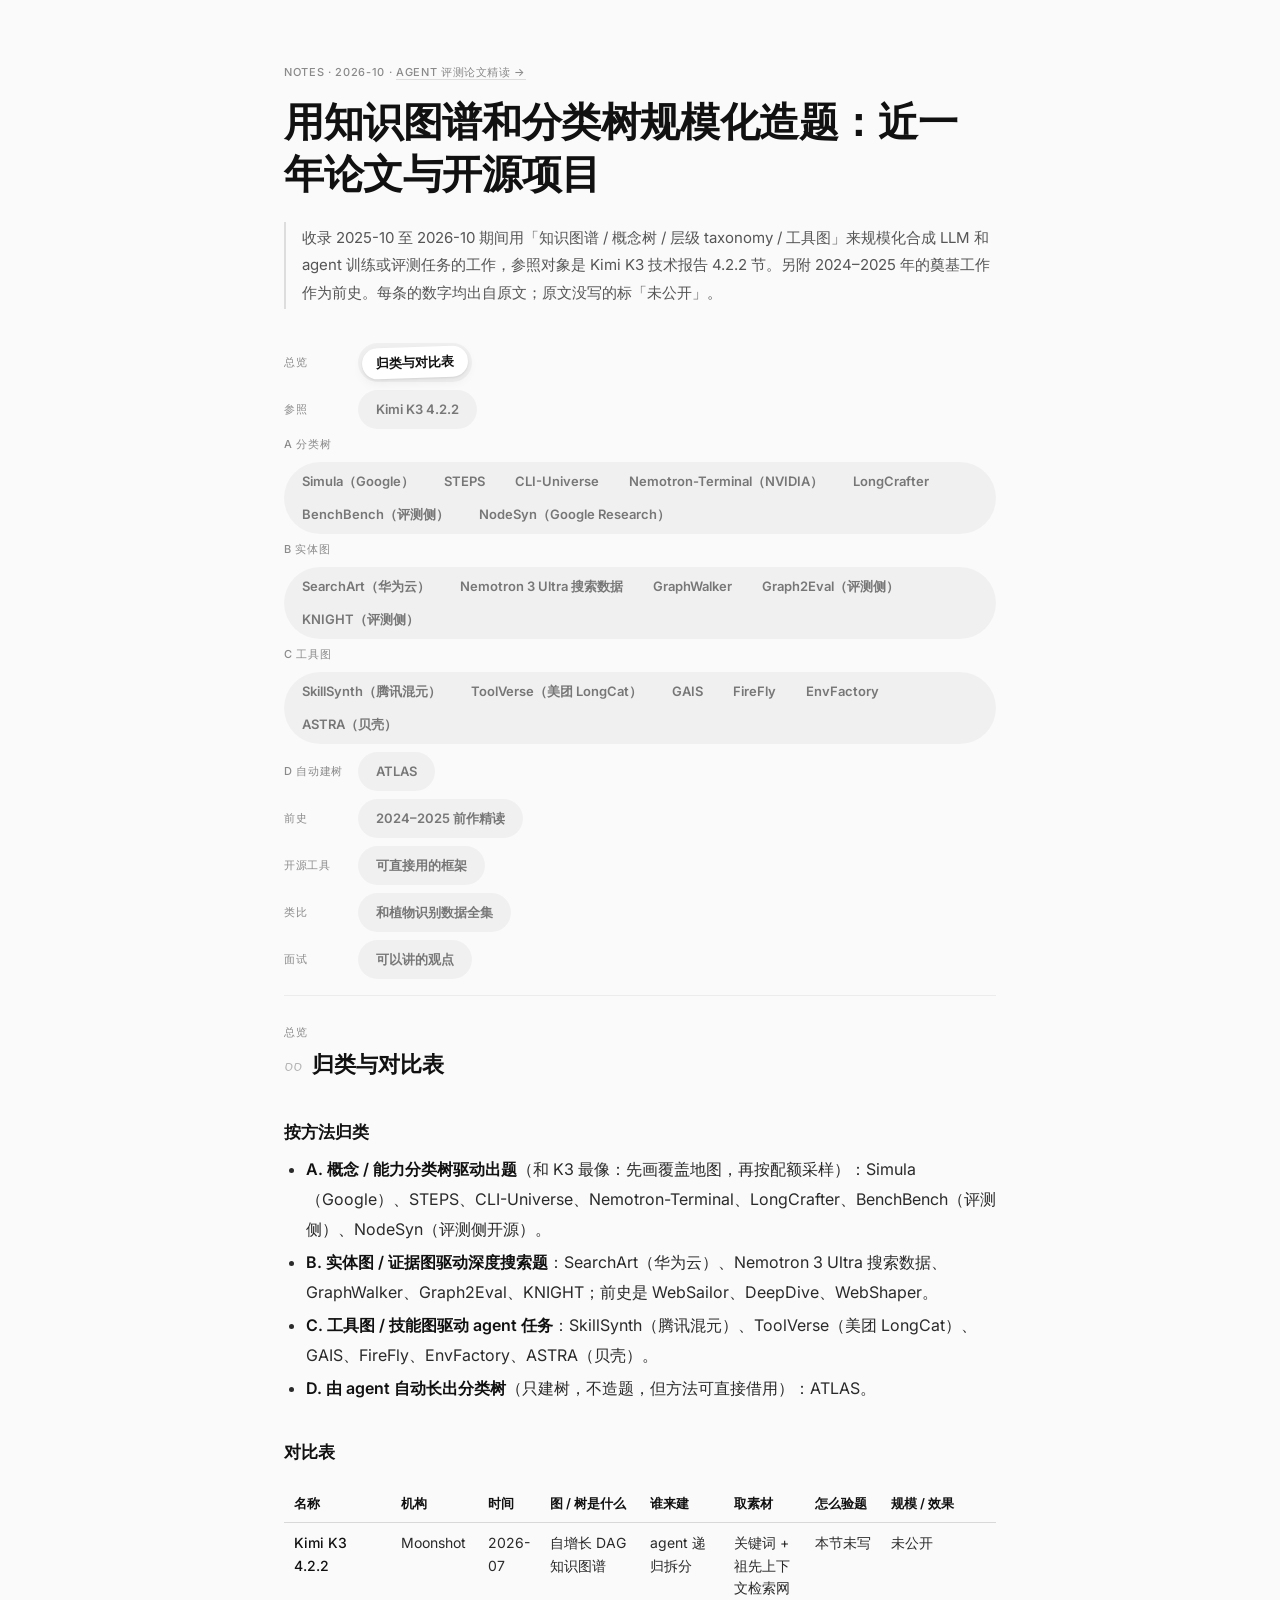
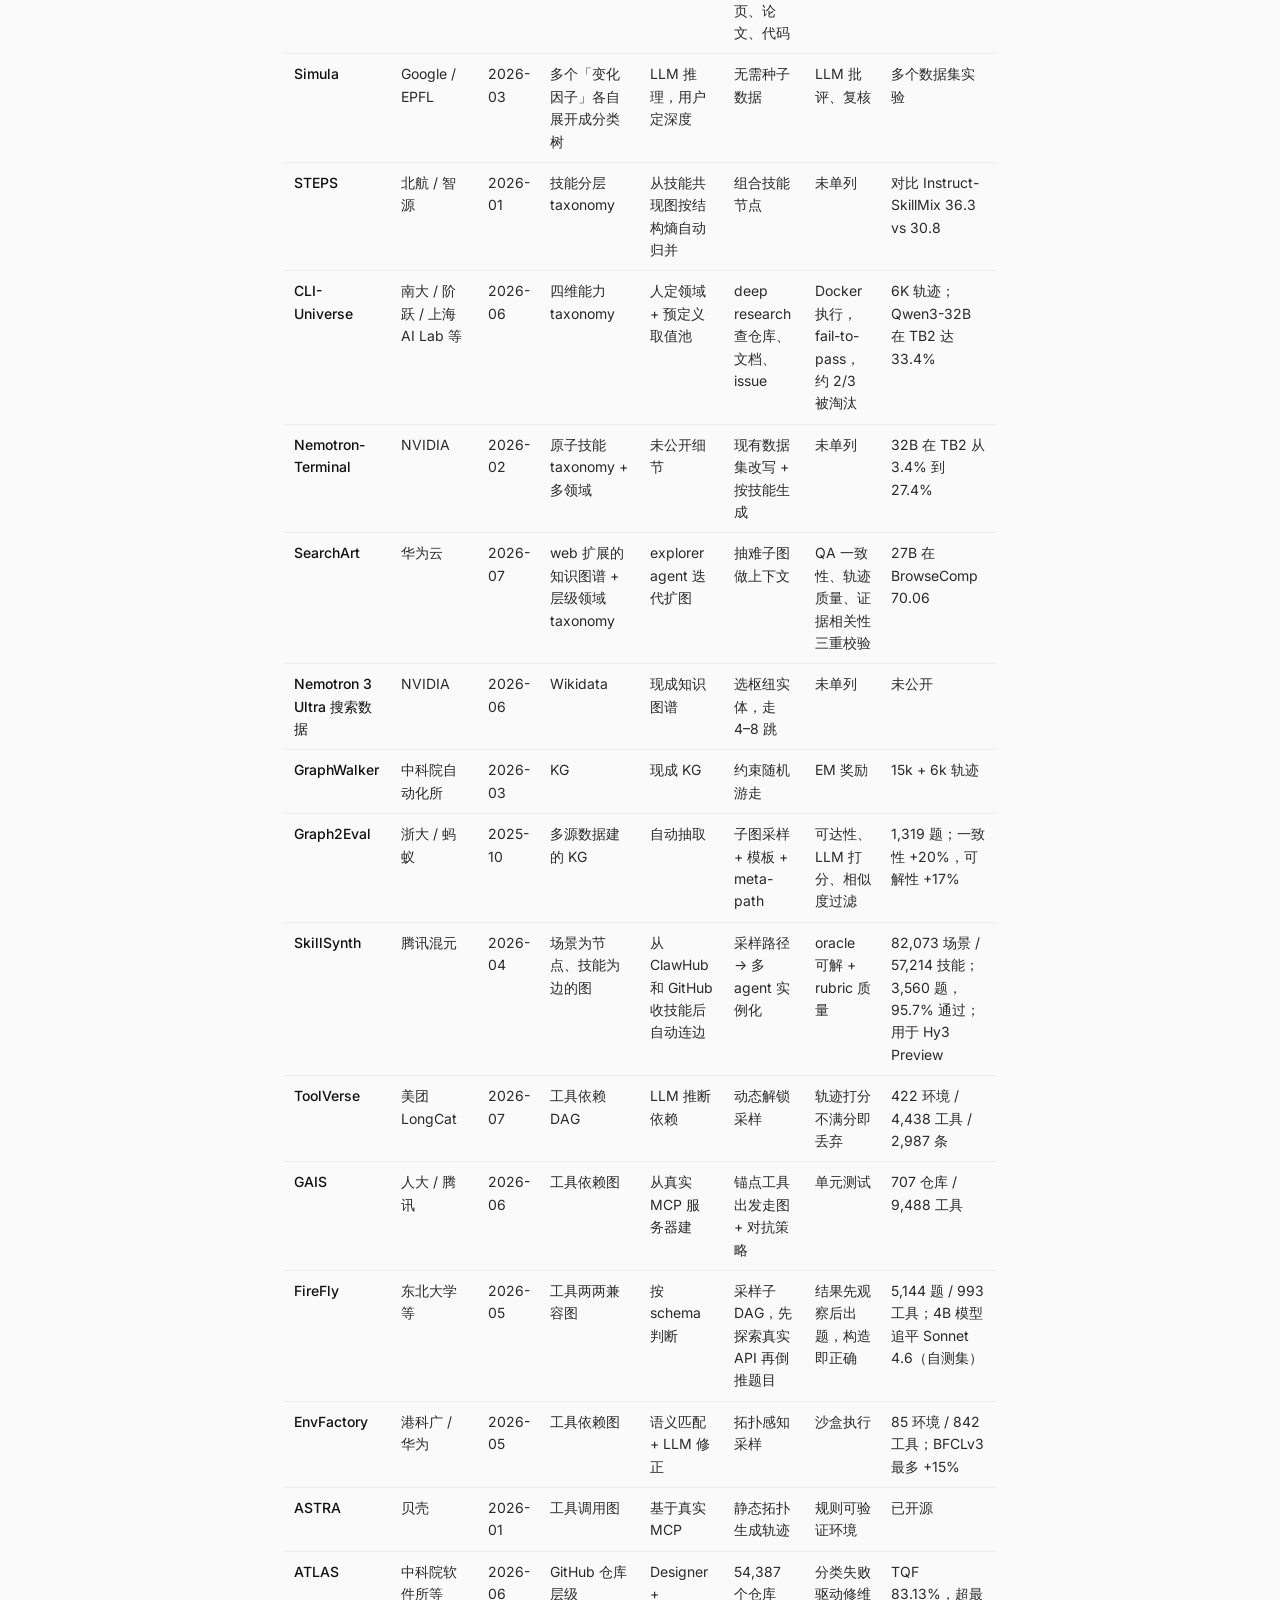
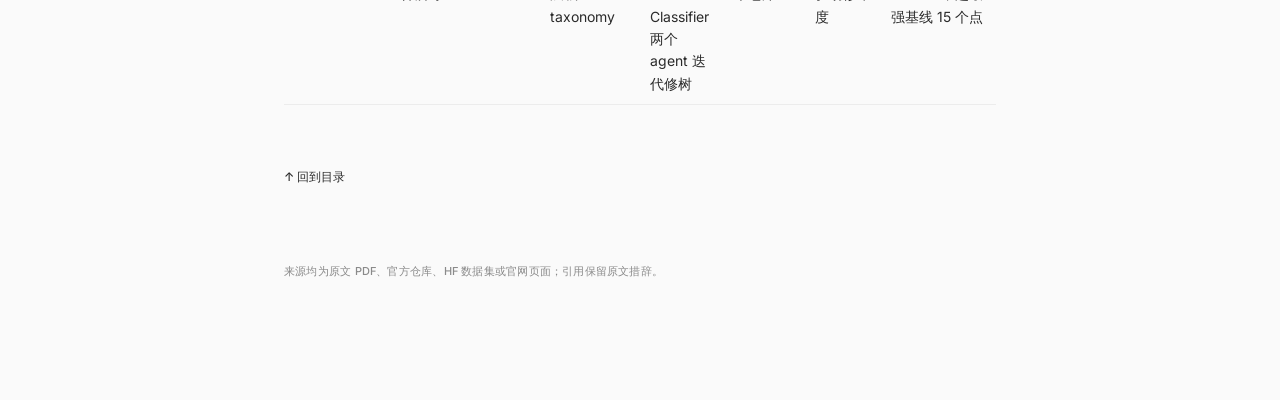
==== commit fb01ebc6: "kg-task-synthesis: deep-read edition" ====
--- a/kg-task-synthesis.html
+++ b/kg-task-synthesis.html
@@ -10,7 +10,7 @@
 <div class="art lead"><blockquote>
 <p>收录 2025-10 至 2026-10 期间用「知识图谱 / 概念树 / 层级 taxonomy / 工具图」来规模化合成 LLM 和 agent 训练或评测任务的工作，参照对象是 Kimi K3 技术报告 4.2.2 节。另附 2024–2025 年的奠基工作作为前史。每条的数字均出自原文；原文没写的标「未公开」。</p>
 </blockquote></div>
-<nav class="tabbar"><div class="grp"><span class="gl">总览</span><div class="tabs"><a href="#t0-归类与对比表" data-t="t0-归类与对比表">归类与对比表</a></div></div><div class="grp"><span class="gl">参照</span><div class="tabs"><a href="#t1-kimi-k3-4-2-2" data-t="t1-kimi-k3-4-2-2">Kimi K3 4.2.2</a></div></div><div class="grp"><span class="gl">A 分类树</span><div class="tabs"><a href="#t2-simula-google" data-t="t2-simula-google">Simula（Google）</a><a href="#t3-steps" data-t="t3-steps">STEPS</a><a href="#t4-cli-universe" data-t="t4-cli-universe">CLI-Universe</a><a href="#t5-nemotron-terminal" data-t="t5-nemotron-terminal">Nemotron-Terminal</a><a href="#t6-longcrafter" data-t="t6-longcrafter">LongCrafter</a><a href="#t7-benchbench-评测侧" data-t="t7-benchbench-评测侧">BenchBench（评测侧）</a><a href="#t8-nodesyn-评测侧开源" data-t="t8-nodesyn-评测侧开源">NodeSyn（评测侧开源）</a></div></div><div class="grp"><span class="gl">B 实体图</span><div class="tabs"><a href="#t9-searchart-华为云" data-t="t9-searchart-华为云">SearchArt（华为云）</a><a href="#t10-nemotron-3-ultra-搜索数据" data-t="t10-nemotron-3-ultra-搜索数据">Nemotron 3 Ultra 搜索数据</a><a href="#t11-graphwalker" data-t="t11-graphwalker">GraphWalker</a><a href="#t12-graph2eval" data-t="t12-graph2eval">Graph2Eval</a><a href="#t13-knight" data-t="t13-knight">KNIGHT</a></div></div><div class="grp"><span class="gl">C 工具图</span><div class="tabs"><a href="#t14-skillsynth-腾讯混元" data-t="t14-skillsynth-腾讯混元">SkillSynth（腾讯混元）</a><a href="#t15-toolverse-美团-longcat" data-t="t15-toolverse-美团-longcat">ToolVerse（美团 LongCat）</a><a href="#t16-gais-firefly-envfactory-astra" data-t="t16-gais-firefly-envfactory-astra">GAIS / FireFly / EnvFactory / ASTRA</a></div></div><div class="grp"><span class="gl">D 自动建树</span><div class="tabs"><a href="#t17-atlas" data-t="t17-atlas">ATLAS</a></div></div><div class="grp"><span class="gl">前史</span><div class="tabs"><a href="#t18-2024-2025-奠基工作" data-t="t18-2024-2025-奠基工作">2024–2025 奠基工作</a></div></div><div class="grp"><span class="gl">开源工具</span><div class="tabs"><a href="#t19-可直接用的框架" data-t="t19-可直接用的框架">可直接用的框架</a></div></div><div class="grp"><span class="gl">类比</span><div class="tabs"><a href="#t20-和植物识别数据全集" data-t="t20-和植物识别数据全集">和植物识别数据全集</a></div></div><div class="grp"><span class="gl">面试</span><div class="tabs"><a href="#t21-可以讲的观点" data-t="t21-可以讲的观点">可以讲的观点</a></div></div></nav>
+<nav class="tabbar"><div class="grp"><span class="gl">总览</span><div class="tabs"><a href="#t0-归类与对比表" data-t="t0-归类与对比表">归类与对比表</a></div></div><div class="grp"><span class="gl">参照</span><div class="tabs"><a href="#t1-kimi-k3-4-2-2" data-t="t1-kimi-k3-4-2-2">Kimi K3 4.2.2</a></div></div><div class="grp"><span class="gl">A 分类树</span><div class="tabs"><a href="#t2-simula-google" data-t="t2-simula-google">Simula（Google）</a><a href="#t3-steps" data-t="t3-steps">STEPS</a><a href="#t4-cli-universe" data-t="t4-cli-universe">CLI-Universe</a><a href="#t5-nemotron-terminal-nvidia" data-t="t5-nemotron-terminal-nvidia">Nemotron-Terminal（NVIDIA）</a><a href="#t6-longcrafter" data-t="t6-longcrafter">LongCrafter</a><a href="#t7-benchbench-评测侧" data-t="t7-benchbench-评测侧">BenchBench（评测侧）</a><a href="#t8-nodesyn-google-research" data-t="t8-nodesyn-google-research">NodeSyn（Google Research）</a></div></div><div class="grp"><span class="gl">B 实体图</span><div class="tabs"><a href="#t9-searchart-华为云" data-t="t9-searchart-华为云">SearchArt（华为云）</a><a href="#t10-nemotron-3-ultra-搜索数据" data-t="t10-nemotron-3-ultra-搜索数据">Nemotron 3 Ultra 搜索数据</a><a href="#t11-graphwalker" data-t="t11-graphwalker">GraphWalker</a><a href="#t12-graph2eval-评测侧" data-t="t12-graph2eval-评测侧">Graph2Eval（评测侧）</a><a href="#t13-knight-评测侧" data-t="t13-knight-评测侧">KNIGHT（评测侧）</a></div></div><div class="grp"><span class="gl">C 工具图</span><div class="tabs"><a href="#t14-skillsynth-腾讯混元" data-t="t14-skillsynth-腾讯混元">SkillSynth（腾讯混元）</a><a href="#t15-toolverse-美团-longcat" data-t="t15-toolverse-美团-longcat">ToolVerse（美团 LongCat）</a><a href="#t16-gais" data-t="t16-gais">GAIS</a><a href="#t17-firefly" data-t="t17-firefly">FireFly</a><a href="#t18-envfactory" data-t="t18-envfactory">EnvFactory</a><a href="#t19-astra-贝壳" data-t="t19-astra-贝壳">ASTRA（贝壳）</a></div></div><div class="grp"><span class="gl">D 自动建树</span><div class="tabs"><a href="#t20-atlas" data-t="t20-atlas">ATLAS</a></div></div><div class="grp"><span class="gl">前史</span><div class="tabs"><a href="#t21-2024-2025-前作精读" data-t="t21-2024-2025-前作精读">2024–2025 前作精读</a></div></div><div class="grp"><span class="gl">开源工具</span><div class="tabs"><a href="#t22-可直接用的框架" data-t="t22-可直接用的框架">可直接用的框架</a></div></div><div class="grp"><span class="gl">类比</span><div class="tabs"><a href="#t23-和植物识别数据全集" data-t="t23-和植物识别数据全集">和植物识别数据全集</a></div></div><div class="grp"><span class="gl">面试</span><div class="tabs"><a href="#t24-可以讲的观点" data-t="t24-可以讲的观点">可以讲的观点</a></div></div></nav>
 <div class="art"><section class="panel" id="t0-归类与对比表"><div class="meta">总览</div><h2><span class="no">00</span>归类与对比表</h2><h3>按方法归类</h3>
 <ul>
 <li><strong>A. 概念 / 能力分类树驱动出题</strong>（和 K3 最像：先画覆盖地图，再按配额采样）：Simula（Google）、STEPS、CLI-Universe、Nemotron-Terminal、LongCrafter、BenchBench（评测侧）、NodeSyn（评测侧开源）。</li>
@@ -204,139 +204,1362 @@
 <p>下面每条都和这四个要素对照：<strong>图谱怎么建 / 怎么采样 / 素材从哪来 / 怎么验题</strong>。</p><a class="totop" href="javascript:window.scrollTo(0,0)">↑ 回到目录</a></section><section class="panel" id="t2-simula-google"><div class="meta">A 分类树</div><h2><span class="no">02</span>Simula（Google）</h2><ul>
 <li><strong>全称</strong>：Reasoning-Driven Synthetic Data Generation and Evaluation</li>
 <li><strong>机构 / 时间</strong>：Google、Google DeepMind、EPFL；TMLR 2026-03，arXiv 2026-03-31</li>
-<li><strong>链接</strong>：<a href="https://arxiv.org/abs/2603.29791">arXiv 2603.29791</a></li>
-</ul>
-<p><strong>图谱怎么建</strong>：不需要种子数据。先由推理模型根据用户对数据集的描述，列出若干「变化因子」，每个因子按用户指定的深度，用广度优先展开成一棵分类树。树越深，覆盖控制越细。</p>
-<p><strong>怎么采样</strong>：在多棵树的叶子节点上组合采样，再生成数据；论文把多样性拆成「全局多样性」（树覆盖了多少）和「局部多样性」（同一组合下的变化）。</p>
-<p><strong>怎么验题</strong>：生成后用模型做批评和复核。论文的结论之一是不同数据集需要的东西不一样，有的更依赖质量控制，有的更依赖复杂度或局部多样性。</p>
-<p><strong>与 K3 的异同</strong>：同样是「先画覆盖地图、再按地图采样」。区别在于 Simula 的树来自模型推理，不联网取真实素材；K3 每个节点都由 agent 联网查证，素材也来自真实网页。</p>
-<p><strong>开源</strong>：社区复现 <a href="https://github.com/Mercity-AI/Simula">Mercity-AI/Simula</a>，6⭐，最近更新 2026-09-10，README 自述「受 Simula 式流程启发」，不是 Google 官方代码。</p><a class="totop" href="javascript:window.scrollTo(0,0)">↑ 回到目录</a></section><section class="panel" id="t3-steps"><div class="meta">A 分类树</div><h2><span class="no">03</span>STEPS</h2><ul>
-<li><strong>全称</strong>：Towards Compositional Generalization of LLMs via Skill Taxonomy Guided Data Synthesis</li>
+<li><strong>链接</strong>：<a href="https://arxiv.org/abs/2603.29791">arXiv 2603.29791</a>；<a href="https://openreview.net/forum?id=NALsdGEPhB">OpenReview</a>。社区复现 <a href="https://github.com/Mercity-AI/Simula">Mercity-AI/Simula</a>（6⭐，不是官方代码）</li>
+</ul>
+<h3>一、问题</h3>
+<p>原文的例子：要造一个「关于猫的故事」数据集，描述本身是欠定的，没法穷举所有符合描述的数据集，所以也无法回答「我造出来的这批数据覆盖了哪一块」。随机采样没有全局覆盖的概念；用分类树就能把覆盖变成可以度量、可以规划的东西。</p>
+<p>论文把「好数据」拆成三个维度：</p>
+<ul>
+<li><strong>质量</strong>：例如分类器训练数据应包含被部分遮挡或在阴影里的猫；</li>
+<li><strong>复杂度</strong>；</li>
+<li><strong>多样性</strong>，又分全局和局部。全局指是否覆盖了主要因子（猫的品种、颜色、环境），局部指同一个因子组合下有多少种不同演绎（一只红猫躺在沙发上的不同写法）。</li>
+</ul>
+<h3>二、分类树怎么建</h3>
+<ol>
+<li><strong>找变化因子</strong>：推理模型根据用户描述 y 和 / 或一份目标分布样本 S 提出若干变化因子，可以由模型或人接受或拒绝。</li>
+<li><strong>每个因子展开成一棵树</strong>：按用户指定的深度广度优先展开。例子：猫 → domestic → shorthair → British shorthair。</li>
+<li><strong>防止「漏枝」</strong>：原文图 1 专门画了逐层丢失覆盖的情况（例如漏掉「大型野生猫」这一支）。解决办法是每个节点交替做三步：
+   - <strong>Best-of-N 提案</strong>：给定节点、它的祖先和兄弟节点，让模型提 N 次子节点，扩大候选覆盖面、照顾边缘情况；
+   - <strong>批评</strong>：另一次调用让模型当批评者，对候选做增、删、合并、编辑，提升完整性、合理性和具体性（利用生成和批评之间的能力差）；
+   - <strong>层级规划（可选）</strong>：一层全部生成完后，先为下一层写一份「计划」，保证并行展开时同一层的粒度一致。</li>
+</ol>
+<h3>三、怎么采样</h3>
+<ul>
+<li><strong>采样策略（管全局多样性）</strong>：模型先制定策略，规定哪些树一起采、各占多少权重，把互相兼容的子集分到一组，避免不合逻辑的组合。原文例子：「儿童内容」策略只组合简单主题和适龄格式，排除成人主题，就不会生成给幼儿看的恐怖小说。</li>
+<li><strong>从节点到 meta prompt</strong>：采到的节点相当于数据点的「需求」，例如 {house cat, poem, travel enthusiast} 变成「Compose an exciting haiku about a house cat who goes on an adventure.」</li>
+<li><strong>覆盖比例的算法</strong>：要 100 条数据而有 200 个独特节点组合，全局覆盖率只有 0.5；要 800 条，每个组合可以出 4 个 meta prompt，覆盖全部空间，并逐步提高局部多样性。</li>
+<li><strong>防模式坍缩</strong>：每个组合的 prompt 一多就容易越来越像，所以一次生成多个再抽取；样本量很大时改成把之前的生成结果放进上下文，顺序生成。</li>
+<li><strong>加难（complexification）</strong>：按用户设定的比例 c，让模型在满足原有需求的前提下提高 prompt 和输出的复杂度。</li>
+</ul>
+<h3>四、验证</h3>
+<ul>
+<li><strong>逐条批评</strong>：把生成时用的 meta prompt 给模型，要求给出解释和二元判断。例如检查那首俳句里的猫是不是家猫、是不是俳句、有没有冒险。</li>
+<li><strong>双重批评</strong>：对有标准答案的任务（分类、选择题），分别独立评估「是否正确」和「是否错误」，以减轻顺从偏差。</li>
+<li>判断为否就拒绝，或根据解释自动修改后再评一次。</li>
+<li>原文图 3 显示，模型给出的复杂度和人工判断一致，被拒绝的样本普遍更难。</li>
+</ul>
+<h3>五、实验</h3>
+<ul>
+<li><strong>设置</strong>：学生模型 Gemma 3 4B，教师 Gemini 2.5 Flash（非思考模式）。GSM8k、Global MMLU 用预训练版起步，较新的冷门数据集 CTI-MCQ、CTI-RCM、LEXam 用指令版。每个配置用不同随机种子做 10 次 LoRA 微调，报告均值和 95% 置信区间。</li>
+<li><strong>复杂度消融</strong>：按每个分类节点内的复杂度分数切成低（后 40%）、高（前 40%）、全部三组。</li>
+<li><strong>结论</strong>：复杂度和多样性对下游的影响取决于领域、模型、用途和规模，没有「银弹」。完整 Simula 训出的学生模型持续更好，换优化器（Muon）也成立。</li>
+<li><strong>成本</strong>：Simula 每个数据点的推理调用最多是基线的 5 倍；但原文认为，算上训练成本，数据量更小、质量更高反而更省。</li>
+</ul>
+<h3>六、与 K3 4.2.2 对照</h3>
+<div class="tw"><table>
+<thead>
+<tr>
+<th></th>
+<th>K3</th>
+<th>Simula</th>
+</tr>
+</thead>
+<tbody>
+<tr>
+<td>树从哪来</td>
+<td>agent 联网搜索后往下拆</td>
+<td>推理模型凭知识展开，可参考样本 S</td>
+</tr>
+<tr>
+<td>防漏和防重</td>
+<td>加节点前查重复</td>
+<td>Best-of-N 提案 + 批评者增删合并 + 层级规划</td>
+</tr>
+<tr>
+<td>停止条件</td>
+<td>agent 判断够原子</td>
+<td>用户指定深度</td>
+</tr>
+<tr>
+<td>采样</td>
+<td>按领域和题型比例、多粒度、多节点组合</td>
+<td>采样策略（树组合 + 权重），可算覆盖率</td>
+</tr>
+<tr>
+<td>素材</td>
+<td>真实网页、论文、代码</td>
+<td>无，纯生成</td>
+</tr>
+<tr>
+<td>验证</td>
+<td>本节未写</td>
+<td>逐条批评 + 双重批评</td>
+</tr>
+</tbody>
+</table></div>
+<p>Simula 是把「分类树驱动造数据」写得最系统的方法论文。它和 K3 的根本区别是不取真实素材。所以在冷门、时效性强的领域（例如它用的 CTI 威胁情报和 LEXam 法律题），K3 那种联网取材的做法更可靠。</p><a class="totop" href="javascript:window.scrollTo(0,0)">↑ 回到目录</a></section><section class="panel" id="t3-steps"><div class="meta">A 分类树</div><h2><span class="no">03</span>STEPS</h2><ul>
+<li><strong>全称</strong>：Towards Compositional Generalization of LLMs via Skill Taxonomy Guided Data Synthesis（Skill Taxonomy–guided Entropy-based Post-training data Synthesis）</li>
 <li><strong>机构 / 时间</strong>：北航、智源、北理工、中科院计算所；arXiv 2026-01</li>
-<li><strong>链接</strong>：<a href="https://arxiv.org/abs/2601.03676">arXiv 2601.03676</a></li>
-</ul>
-<p><strong>图谱怎么建</strong>：先建技能共现图，再按「最小化结构熵」递归把内部连接紧密的技能归成组，得到一棵可解释的层级技能树。人不手画分类。</p>
-<p><strong>怎么采样</strong>：把出题当成约束下的信息最大化问题，挑选在树上「结构信息增益」最大、语义仍然连贯的技能组合。原文的意思是：只在一小块区域里组合技能是冗余的，跨区域组合才有新信息。</p>
-<p><strong>效果</strong>：在复杂指令遵循评测上，比 Instruct-SkillMix 高（36.3 vs 30.8），在下游 agent 评测上组合泛化也更好。</p>
-<p><strong>与 K3 的异同</strong>：K3 的树是「知识概念」，STEPS 的树是「技能」；两者都关心多个节点组合出题。STEPS 给了一个怎么挑组合的数学准则，K3 没写。</p>
-<p><strong>缺口</strong>：论文写的代码地址 <code>github.com/STEPS</code> 不是有效仓库。</p><a class="totop" href="javascript:window.scrollTo(0,0)">↑ 回到目录</a></section><section class="panel" id="t4-cli-universe"><div class="meta">A 分类树</div><h2><span class="no">04</span>CLI-Universe</h2><ul>
-<li><strong>机构 / 时间</strong>：南京大学、阶跃星辰、ZODA、上海 AI Lab、华中科大；arXiv 2026-06-22</li>
-<li><strong>链接</strong>：<a href="https://arxiv.org/abs/2606.22883">arXiv 2606.22883</a></li>
-</ul>
-<p><strong>图谱怎么建</strong>：四维能力 taxonomy。领域由人策划，作为入口；另外三维各有预定义的取值池：</p>
-<ul>
-<li>技能类型：算法、系统、配置、密码学等</li>
-<li>能力：探索、错误恢复、约束满足、长程规划等</li>
-<li>工程形态：写新功能、调试、DevOps、重构等</li>
-</ul>
-<p><strong>怎么采样和取素材</strong>：在四维里抽组合作为锚点，围绕锚点头脑风暴任务，按创意、技术依据、可行性打分；高分候选再做「证据引导的 deep research」，去查仓库、文档、issue 讨论和用例，把抽象规格变成有真实工具和真实坑的任务蓝图。</p>
-<p><strong>怎么验题</strong>：蓝图实例化成 Docker 环境，经过 rubric 门控的测试构造、带提示过滤、严格的 fail-to-pass 检查；测试 agent 和解题 agent 独立验证。全流程淘汰约三分之二的候选。</p>
-<p><strong>效果</strong>：CLI-Universe-6K（6,000 条轨迹）微调 Qwen3-32B，Terminal-Bench 2.0 达 33.4%；去掉任何一个组件掉 3–6 个点。</p>
-<p><strong>与 K3 的异同</strong>：这是和 K3「采样 → 联网取真实素材 → 出题」最接近的一条，而且把 K3 没写的校验写全了。区别是它的 taxonomy 是人定的多维网格，不是 agent 长出来的树。</p><a class="totop" href="javascript:window.scrollTo(0,0)">↑ 回到目录</a></section><section class="panel" id="t5-nemotron-terminal"><div class="meta">A 分类树</div><h2><span class="no">05</span>Nemotron-Terminal</h2><ul>
+<li><strong>链接</strong>：<a href="https://arxiv.org/abs/2601.03676">arXiv 2601.03676</a>；<a href="https://openreview.net/forum?id=OA59wiNVhH">OpenReview</a>；论文给的代码地址 <code>github.com/STEPS</code> 不是有效仓库</li>
+</ul>
+<h3>一、问题</h3>
+<p>真实语料里，复杂的技能组合服从长尾的幂律分布，多个技能需要协同时模型性能会急剧下降。以往的随机或启发式技能混合（例如 Instruct-SkillMix）不考虑技能之间的层级关系，组合出来的指令语义不连贯。</p>
+<h3>二、技能树怎么建：自底向上，按结构熵归并</h3>
+<ol>
+<li>给每条真实指令打上一组技能标签，建<strong>技能共现图</strong>：节点是原子技能，边权是两个技能出现在同一条数据里的概率。</li>
+<li>每个原子技能先当作一个单独的社区，也就是树的叶子。</li>
+<li>每步合并能让<strong>结构熵</strong>下降最多的两个社区，合并后的社区作为新的内部节点挂在树上。直觉是：好的层级应该让高权重的共现边尽量落在局部组内部，而不是跨组。</li>
+<li>这棵树不是人画的，也不是 LLM 拍脑袋给的，而是从真实数据的共现统计里「算」出来的。</li>
+</ol>
+<p><strong>未公开</strong>：原子技能总数和树的层数。</p>
+<h3>三、怎么采样：最大化边际结构信息</h3>
+<ul>
+<li>选 k 个技能组合时，把联合结构熵按链式法则拆成条件项。第 i 个技能的「边际结构信息」取决于它和已选技能在树上的最近公共祖先：离得越远、所在区域越松散，贡献越大。</li>
+<li>贪心选择：从一个初始技能出发，每步选边际信息最大的那个。</li>
+<li>原文的意思是：组合局限在一小块区域里是冗余的，跨区域组合才有新信息，但又要留在同一个连贯的层级语境里。</li>
+<li>还设了一个「甜点区」约束来限定组合范围（RQ4 专门检验）。</li>
+</ul>
+<h3>四、怎么出题</h3>
+<p>把选中的技能组合和对应的参考样例一起给 LLM，让它生成同时体现这些技能的新指令和解答。附录给了样例对话，例如表 5「金库初始化里的对象操作 + 数学优化」，表 6「并发金融分析手机 App 的架构与实现指南」。</p>
+<p><strong>验证</strong>：论文没有单独的题目质量过滤环节。</p>
+<h3>五、实验数字</h3>
+<div class="tw"><table>
+<thead>
+<tr>
+<th>设置</th>
+<th>结果</th>
+</tr>
+</thead>
+<tbody>
+<tr>
+<td>Mistral-7B-v0.3，AlpacaEval 2.0 LC WR（Base / Instruct）</td>
+<td>Alpaca52k（52K 条）4.57 / 5.38；Instruct-SkillMix（4K）17.17 / 22.63；STEPS（4K）17.60 / 24.42</td>
+</tr>
+<tr>
+<td>Llama-3-8B，AlpacaEval 2.0</td>
+<td>Instruct-SkillMix 0.47 / 30.55；STEPS 4.65 / 35.26</td>
+</tr>
+<tr>
+<td>Llama-3-8B Base，WildBench</td>
+<td>−25.7 → 23.0</td>
+</tr>
+<tr>
+<td>Llama-3-8B Instruct，WildBench</td>
+<td>STEPS 36.3 vs Instruct-SkillMix 30.8</td>
+</tr>
+<tr>
+<td>Qwen2.5-7B 用 Alpaca52k</td>
+<td>组合能力得分从 45.4 掉到 −11.4</td>
+</tr>
+</tbody>
+</table></div>
+<ul>
+<li><strong>按树做课程学习</strong>（STEPS-CL，8K 条，WildBench）：Base 33.09（随机混合 31.48），Instruct 35.18（随机混合 34.84）。</li>
+<li><strong>扩展到 agent</strong>：用 STEPS 造了 SkillBench，技能深度 k = 2–7。Qwen2.5-32B 平均 5.21，SearchR1 4.54，DeepSeek-v3.2 8.21，Gemini-3-Pro 7.62；k = 7 时 Gemini-3-Pro 降到 6.81。</li>
+<li>原文结论：4K 条高熵样本比 52K 条 Alpaca 更有用，数据的结构复杂度比数据量更重要；大量单技能数据甚至会让指令模型遗忘组合能力（Mistral Instruct 的 MT-Bench 从 6.94 掉到 5.04）。</li>
+</ul>
+<h3>六、局限（原文）</h3>
+<p>混合不同组合数 k ∈ [1, 6] 训练比只用单一 k 好，但最优的 k 分布比例还没研究。</p>
+<h3>七、与 K3 4.2.2 对照</h3>
+<ul>
+<li><strong>相同</strong>：都在层级结构上「多个节点一起抽」，K3 的例子是 RoPE + GPU kernel。</li>
+<li><strong>不同</strong>：</li>
+<li>K3 的树来自 agent 联网扩展；STEPS 的树来自真实数据的共现统计，没有联网取素材这一步。</li>
+<li>K3 没说多个节点怎么挑才好；STEPS 给出了一个可计算的准则（边际结构熵），可以直接借用。</li>
+</ul><a class="totop" href="javascript:window.scrollTo(0,0)">↑ 回到目录</a></section><section class="panel" id="t4-cli-universe"><div class="meta">A 分类树</div><h2><span class="no">04</span>CLI-Universe</h2><ul>
+<li><strong>全称</strong>：CLI-Universe: Towards Verifiable Task Synthesis Engine for Terminal Agents</li>
+<li><strong>机构 / 时间</strong>：南京大学、阶跃星辰、ZODA、华中科大、上海 AI Lab；arXiv 2026-06-22</li>
+<li><strong>链接</strong>：<a href="https://arxiv.org/abs/2606.22883">arXiv 2606.22883</a>；数据集和代码未公开</li>
+</ul>
+<h3>一、分类树怎么建</h3>
+<p>四个维度，每个领域下有预定义的取值池：</p>
+<ul>
+<li><strong>领域</strong>（人工策划，是入口）：附录 Table 3 列了软件工程、调试、系统管理、文件操作、安全、数据处理、数据查询、数据科学、科学计算等。例如「文件操作」的定义是从二进制格式提取结构化内容、大规模文本编辑、修复损坏的容器，以文件系统和格式层面的推理为主。</li>
+<li><strong>技能类型</strong>：算法、系统、配置、密码学……</li>
+<li><strong>能力</strong>（要激发的推理行为）：探索、错误恢复、约束满足、长程规划……</li>
+<li><strong>工程形态</strong>：写新功能、调试、DevOps、重构……</li>
+</ul>
+<p>这不是一棵会长的树，而是人定的多维网格。原文附录给了完整取值；节点总数未汇总。</p>
+<h3>二、采样与取素材</h3>
+<ol>
+<li>每次在各维度上各抽一个取值，组成锚点；围绕锚点头脑风暴任务点子，要求「技能层面多样，而不只是话题表面多样」。</li>
+<li>点子按创意、技术依据、可行性打分，低分直接淘汰（这一步去掉 30%）。</li>
+<li><strong>证据引导精修</strong>：专门的 research agent 去搜仓库、文档、issue 讨论、教程和用例，把证据逐步写进任务规格，落到具体工具、真实约束、已知故障模式和明确的输入输出约定上；找不到依据的候选（例如要求不存在的工具或约束互相冲突）丢弃。</li>
+<li>编译成<strong>蓝图</strong>：面向用户的指令、只给参考解法用的内部提示（hint）、环境清单。</li>
+</ol>
+<p><strong>原文样例（图 1）</strong>：</p>
+<ul>
+<li>指令：写一个 CLI 程序 <code>python3 /app/metronome_beats.py VIDEO.mp4</code>，检测节拍器摆锤的左右极值，输出 WebVTT。</li>
+<li>内部 hint：跟踪饱和色的摆锤色块，允许竖直移动，不要硬编码颜色和 y 坐标，同侧极值去抖 ≥8 帧，用 cv2 读 fps 和尺寸。</li>
+<li>环境：合成不同节奏、颜色、位置的节拍器视频，加上收集的真实视频；运行环境 python:3.11-slim + OpenCV + NumPy。</li>
+</ul>
+<h3>三、环境实现</h3>
+<p>按清单从公开来源取素材（源码仓库、文档、数据集、配置文件、服务日志），再做适配：统一格式、注入受控故障、调参数；找不到合适素材就从零合成「已知真值」的变体。打包成固定版本的 Docker 镜像，跑冒烟测试（依赖安装、服务启动、目录结构、端到端可达），不通过就丢弃。</p>
+<h3>四、验证与过滤（淘汰率全部公开）</h3>
+<ul>
+<li><strong>测试构造</strong>：测试 agent 生成测试，再按正确性、确定性、边界覆盖三类 rubric 反复修改。校准实验：同一流程给 Terminal-Bench 2 的 89 道题出测试，官方解法通过率 91%；用 Codex（GPT-5.4）做语义比对，和官方测试的吻合度为 88%。</li>
+<li><strong>带提示过滤</strong>：带 hint 的解题 agent 必须成功，不带 hint 的另一个 agent 必须失败，两者都满足才保留，去掉太容易的题。</li>
+<li><strong>fail-to-pass</strong>：测试在初始环境必须失败，跑完参考解法后必须通过。</li>
+</ul>
+<p>各阶段保留率：点子 100% → 筛点子后 70.0% → 蓝图校验后 56.0% → 环境构建后 42.0% → fail-to-pass 后 33.6%。也就是约三分之二被淘汰。</p>
+<p>蓝图 rubric 审核让通过率从 72% 升到 91%（人工评审），从 75% 升到 93%（LLM 评审）。</p>
+<h3>五、实验与消融</h3>
+<ul>
+<li><strong>主结果</strong>：6K 条轨迹微调 Qwen3-32B，Terminal-Bench 2.0 达 33.4%（avg@4）；8B 从 2.5% 到 10.9%，14B 从 4.0% 到 23.0%。</li>
+<li><strong>同等数据量对比</strong>（6K 轨迹，Qwen3-32B）：TerminalTraj 18.0，Nemotron 28.9，CLI-Universe 33.4。</li>
+<li><strong>证据精修的效果</strong>：解题轮数从 5.34 涨到 18.43（3.45 倍），通过率从 68.2% 降到 54.9%，说明题目真的变难了，而不只是变长。</li>
+<li><strong>组件消融</strong>（1K 子集，满配 26.7）：去掉素材策略 20.5（−6.2），去掉 query rubric 23.3（−3.4），去掉测试 rubric 22.8（−3.9）。</li>
+<li><strong>轨迹选择</strong>：只用 6K 条成功轨迹 33.4，全部 10K 条都用只有 28.2。</li>
+<li><strong>教师模型</strong>：Kimi-K2.6 33.4，DeepSeek-V4-Pro 31.2。</li>
+<li><strong>未公开</strong>：单题成本和 GPU 用量。</li>
+</ul>
+<h3>六、局限（原文）</h3>
+<p>数据质量的上限受底层模型能力约束；和最强的闭源模型仍有明显差距；没试过 RL 和更大的基座；数据只有 6K 条。</p>
+<h3>七、与 K3 4.2.2 对照</h3>
+<ul>
+<li><strong>相同</strong>：「采样 → 联网查真实材料 → 出题」三步几乎一样，研究 agent 的检索对象（仓库、文档、issue）和 K3 的「论文、博客、代码仓库」高度重合。</li>
+<li><strong>不同</strong>：分类不是 agent 长出来的，而是人定的四维网格；K3 只写到出题，CLI-Universe 把出题之后的环境、测试、hint 过滤和 fail-to-pass 全写了，并给出每一步的淘汰率。</li>
+</ul><a class="totop" href="javascript:window.scrollTo(0,0)">↑ 回到目录</a></section><section class="panel" id="t5-nemotron-terminal-nvidia"><div class="meta">A 分类树</div><h2><span class="no">05</span>Nemotron-Terminal（NVIDIA）</h2><ul>
 <li><strong>全称</strong>：On Data Engineering for Scaling LLM Terminal Capabilities</li>
 <li><strong>机构 / 时间</strong>：NVIDIA；arXiv 2026-02-24</li>
-<li><strong>链接</strong>：<a href="https://arxiv.org/abs/2602.21193">arXiv 2602.21193</a>；数据 <a href="https://huggingface.co/collections/nvidia/nemotron-terminal">HF nemotron-terminal</a></li>
-</ul>
-<p><strong>做法</strong>：提出 Terminal-Task-Gen，两路数据：一路把现有数据集（竞赛编程、数学、SWE）改写成终端任务；另一路用「原子技能 taxonomy」加多个领域（科学计算、软件工程、机器学习、安全、系统等）构造定向场景，可以控制难度、领域覆盖和原子技能。</p>
-<p><strong>效果</strong>：基于 Qwen3 训练，Terminal-Bench 2.0 上 8B 从 2.5% 到 13.0%，14B 从 4.0% 到 20.2%，32B 从 3.4% 到 27.4%。</p>
-<p><strong>未公开</strong>：taxonomy 的节点数和层数。</p><a class="totop" href="javascript:window.scrollTo(0,0)">↑ 回到目录</a></section><section class="panel" id="t6-longcrafter"><div class="meta">A 分类树</div><h2><span class="no">06</span>LongCrafter</h2><ul>
-<li><strong>机构 / 时间</strong>：中科院大学、中科院自动化所；arXiv 2026-07（v2 2026-08-03）</li>
-<li><strong>链接</strong>：<a href="https://arxiv.org/abs/2607.06160">arXiv 2607.06160</a></li>
-</ul>
-<p><strong>做法</strong>：把长文本理解分成「局部 / 浅层」和「全局 / 深层」两级，细到 32 种任务类型，作为出题的全局先验；再按任务类型构造长上下文，拆成显式的证据图（跨段依赖），只依据定位到的证据片段出问答。</p>
-<p><strong>效果</strong>：在 Qwen2.5-7B 和 LLaMA-3.1-8B 上，LongBench、LongBench v2、LooGLE 超过所有 SFT 基线，也超过官方后训练模型，难题上提升最大。</p>
-<p><strong>与 K3 的异同</strong>：K3 4.1 节说过 1M 长上下文要拼「不读完全文做不出来」的合成任务；LongCrafter 是公开论文里把这件事拆成任务分类树 + 证据图的做法。</p><a class="totop" href="javascript:window.scrollTo(0,0)">↑ 回到目录</a></section><section class="panel" id="t7-benchbench-评测侧"><div class="meta">A 分类树</div><h2><span class="no">07</span>BenchBench（评测侧）</h2><ul>
-<li><strong>机构 / 时间</strong>：南洋理工；arXiv 2026-03-21</li>
-<li><strong>链接</strong>：<a href="https://arxiv.org/abs/2603.20807">arXiv 2603.20807</a></li>
-</ul>
-<p><strong>做法</strong>：评的是「模型出题的能力」。三步：从种子 benchmark 抽结构化的「领域卡片」→ 让多个设计者模型按配额生成题集 → 多个答题模型组成评审组验证，能精确判分的用精确、数值、符号校验，否则用 rubric 评判。</p>
-<p><strong>规模</strong>：9 个变体（计算机、数学、医学、心智理论，含多语言多模态），生成 16.7K 题，过滤后约 15K，约 152K 条打分记录。</p>
-<p><strong>结论</strong>：出题能力和答题能力只中等相关（Spearman ρ≈0.37）；题目无效率和区分度负相关（Pearson r≈−0.62）。</p>
-<p><strong>开源</strong>：论文给的 <code>github.com/koanatakiyo/BenchBench</code> 目前打不开（404）。</p><a class="totop" href="javascript:window.scrollTo(0,0)">↑ 回到目录</a></section><section class="panel" id="t8-nodesyn-评测侧开源"><div class="meta">A 分类树</div><h2><span class="no">08</span>NodeSyn（评测侧开源）</h2><ul>
-<li><strong>机构</strong>：Google Research</li>
-<li><strong>链接</strong>：<a href="https://github.com/google-research/nodesyn">google-research/nodesyn</a>，6⭐，最近更新 2026-10-13</li>
-</ul>
-<p><strong>做法（README）</strong>：把安全政策（如骚扰）和敏感领域（如教育）的主题，用一个微调过的分类生成器拆成细粒度 taxonomy，再找出受影响人群、地区、使用场景之间的关系，生成有证据依据的评测查询。定位是研究原型。</p><a class="totop" href="javascript:window.scrollTo(0,0)">↑ 回到目录</a></section><section class="panel" id="t9-searchart-华为云"><div class="meta">B 实体图</div><h2><span class="no">09</span>SearchArt（华为云）</h2><ul>
-<li><strong>机构 / 时间</strong>：Huawei Cloud Post-Training Team；arXiv 2026-07（v2 2026-08-11）</li>
-<li><strong>链接</strong>：<a href="https://arxiv.org/abs/2607.24850">arXiv 2607.24850</a></li>
-</ul>
-<p><strong>图谱怎么建</strong>：</p>
+<li><strong>链接</strong>：<a href="https://arxiv.org/abs/2602.21193">arXiv 2602.21193</a>；模型和数据 <a href="https://huggingface.co/collections/nvidia/nemotron-terminal">HF nemotron-terminal</a></li>
+</ul>
+<h3>一、两路数据</h3>
+<p><strong>1. 数据集改写（不需要 LLM 参与）</strong></p>
+<p>把现有 prompt 直接套进 Terminus 2 的系统模板，再按数据类型加指令后缀。SWE prompt 里提到的每个代码文件都在环境里建出来。没有测试用例。</p>
+<div class="tw"><table>
+<thead>
+<tr>
+<th>来源</th>
+<th>原始规模</th>
+<th>改写后</th>
+</tr>
+</thead>
+<tbody>
+<tr>
+<td>数学</td>
+<td>—</td>
+<td>162,692 条</td>
+</tr>
+<tr>
+<td>代码（来自 Nemotron-Cascade，原 79K prompt，过滤去重后 35K）</td>
+<td>79K</td>
+<td>31,960 条</td>
+</tr>
+<tr>
+<td>SWE（SWE-Bench-Train、SWE-reBench、SWE-Smith、SWE-Fixer-Train，原 127K，去重后 32K）</td>
+<td>127K</td>
+<td>31,661 条</td>
+</tr>
+</tbody>
+</table></div>
+<p><strong>2. 合成任务 Terminal-Task-Gen</strong></p>
+<ul>
+<li><strong>基于种子</strong>：拿相邻领域的现成题目（科学计算、算法题等）当灵感，由 LLM 改写成自包含的终端任务。种子记录包含题目描述、可选的领域标签、可选的参考解法；参考解法只用来生成测试期望，不给 agent 看。改写时要求补上装包、从指定路径读输入、写到指定位置等工程要求，并生成真实的输入数据。</li>
+<li><strong>基于原子技能分类</strong>：这是和本页主题相关的部分，见下。</li>
+</ul>
+<h3>二、原子技能分类</h3>
+<ul>
+<li><strong>9 个领域</strong>：数据处理、数据查询、数据科学、调试、依赖管理、文件操作、科学计算、安全、软件工程。每个领域有一套专门的生成 prompt，例如数据科学的 prompt 偏向统计分析和数据变换，安全的 prompt 强调密码操作和访问控制验证。</li>
+<li><strong>6 类原子技能</strong>：</li>
+<li>算法：图遍历、约束满足、回溯搜索</li>
+<li>系统：文件 I/O、进程管理、网络配置</li>
+<li>数据处理：解析、序列化、变换流水线</li>
+<li>数学：数值积分、统计建模</li>
+<li>测试：验证、基准测试</li>
+<li>Web 与安全：HTTP、认证、漏洞分析</li>
+<li><strong>附录表 10 的示例技能</strong>：</li>
+<li>「构造利用载荷绕过认证并识别漏洞」</li>
+<li>「用 BFS/DFS 做依赖解析」</li>
+<li>「带编码和校验地解析 JSON/XML/CSV」</li>
+<li>「通过约束分析解决包依赖冲突」</li>
+<li>「计算离散概率分布之间的距离」</li>
+<li><strong>组合</strong>：每个任务通常组合 3–5 个技能，prompt 强调要发明新场景，以最大化多样性和覆盖面。</li>
+<li>分类由人策划，再由 LLM 扩展和重组；不是 agent 长出来的树。</li>
+</ul>
+<h3>三、过滤</h3>
+<ul>
+<li><strong>去污染</strong>：和 Terminal-Bench 2.0 测试题有 14-gram 重合的 prompt 删掉。</li>
+<li><strong>质量过滤</strong>：去掉身份泄露和含中文字符的回复。</li>
+<li><strong>轨迹过滤</strong>：试过只保留完整轨迹、只保留通过测试的轨迹两种做法（结论见下）。</li>
+<li>教师模型是 DeepSeek-V3.2。</li>
+</ul>
+<h3>四、实验与消融（Qwen3-8B，Terminal-Bench 2.0）</h3>
+<div class="tw"><table>
+<thead>
+<tr>
+<th>数据</th>
+<th>条数</th>
+<th>TB2.0</th>
+</tr>
+</thead>
+<tbody>
+<tr>
+<td>只用数学改写</td>
+<td>162,692</td>
+<td>5.39</td>
+</tr>
+<tr>
+<td>只用代码改写</td>
+<td>31,960</td>
+<td>6.29</td>
+</tr>
+<tr>
+<td>只用 SWE 改写</td>
+<td>31,661</td>
+<td>7.02</td>
+</tr>
+<tr>
+<td>改写全部</td>
+<td>226,313</td>
+<td>9.66</td>
+</tr>
+<tr>
+<td>基于种子</td>
+<td>124,366</td>
+<td>6.18</td>
+</tr>
+<tr>
+<td>基于技能</td>
+<td>139,841</td>
+<td><strong>12.4</strong></td>
+</tr>
+<tr>
+<td>合成全部</td>
+<td>264,207</td>
+<td>12.4（方差更小）</td>
+</tr>
+</tbody>
+</table></div>
+<ul>
+<li>合成任务主要靠基于技能的那一路；加上基于种子的数据，均值不涨，但结果更稳。</li>
+<li><strong>轨迹过滤反而有害</strong>：合成任务不过滤 12.4，只保留完整轨迹 6.74，只保留成功轨迹 5.06。原文解释，严格过滤丢掉一半以上的数据，而失败轨迹能让模型见到真实的报错状态和恢复过程。</li>
+<li><strong>最终模型</strong>：8B 从 2.5% 到 13.0%，14B 从 4.0% 到 20.2%，32B 从 3.4% 到 27.4%；32B 超过 Qwen3-Coder-480B。</li>
+<li><strong>训练成本</strong>：8B 和 14B 用 32 张 GPU，32B 用 128 张 GPU。</li>
+</ul>
+<h3>五、和 CLI-Universe 的结论相反</h3>
+<p>CLI-Universe 发现只用 6K 成功轨迹（33.4）比全部 10K（28.2）好；Nemotron-Terminal 发现不过滤最好。两者的差别在于题目本身有没有经过严格验证：CLI-Universe 的题经过 fail-to-pass 检查，Nemotron 的合成任务没有。面试时可以拿来讨论「过滤应该放在题目端还是轨迹端」。</p>
+<h3>六、局限（原文结论）</h3>
+<p>只做了 SFT，RL 留作下一步。</p>
+<h3>七、与 K3 4.2.2 对照</h3>
+<ul>
+<li><strong>相同</strong>：都按「领域 × 技能」的分类控制覆盖面，用 LLM 扩写。</li>
+<li><strong>不同</strong>：Nemotron 的分类是平的两层（领域 → 技能类型），没有联网取素材，题目来自 LLM 发明的新场景。</li>
+</ul><a class="totop" href="javascript:window.scrollTo(0,0)">↑ 回到目录</a></section><section class="panel" id="t6-longcrafter"><div class="meta">A 分类树</div><h2><span class="no">06</span>LongCrafter</h2><ul>
+<li><strong>全称</strong>：LongCrafter: Towards Diverse Long-Context Understanding via Evidence-Graph-Guided Instruction Synthesis</li>
+<li><strong>机构 / 时间</strong>：中国科学院大学、中科院自动化所；arXiv 2026-07，v2 2026-08-03</li>
+<li><strong>链接</strong>：<a href="https://arxiv.org/abs/2607.06160">arXiv 2607.06160</a>；代码未公开</li>
+</ul>
+<h3>一、任务分类树（人工构建）</h3>
+<ul>
+<li><strong>第一层</strong>：只靠局部证据就能做的任务（局部 / 浅层），和需要整合全局分散证据的任务（全局 / 深层）。</li>
+<li><strong>往下</strong>：按所需能力分组，最后得到 32 种细粒度任务类型，覆盖单文档和多文档两种设置。例如全局摘要、文档内多跳推理、全局时间线推理、代码理解。</li>
+<li>这棵树是之后所有阶段的「全局生成先验」。</li>
+</ul>
+<h3>二、取素材：按任务配上下文</h3>
 <ol>
-<li>选种子实体：按三个维度挑长尾实体，其中一条是「模型参数里见得少」。种子要同时兼顾知识新颖度、结构连通性和领域覆盖。对每个候选实体做多次随机游走，能稳定走到结构丰富子图的优先。</li>
-<li>扩图：explorer agent 迭代地联网检索、抽取知识、建图、发现知识缺口，每轮生成的查询要超出当前图里已有的信息，比如相关实体、历史事件、组织关系、时间、地理和跨领域关系。</li>
-<li>覆盖控制：种子实体挂在一棵「层级领域 taxonomy」下，预定义类别加上扩图过程中动态发现的新区域；各领域的采样配额实时调整，防止题目塌缩到少数热门话题。原文明确说，图采样天然会集中在连接稠密的领域，所以要用 taxonomy 拉平。</li>
+<li><strong>建语料</strong>：从多种网页来源收集文档；按来源做过滤（去掉解析失败、编码错误、来源不明、重复的文档），再按样本做过滤。</li>
+<li><strong>粗匹配</strong>：先按来源对应候选任务类型，例如代码文档对应代码理解任务。</li>
+<li><strong>单文档</strong>：每篇文档匹配一个适合的单文档任务，均匀切块。</li>
+<li><strong>多文档</strong>：把文档当成根文档；LLM 按根文档和目标任务类型生成检索词，用 BM25 + 稠密检索的混合策略找补充文档，再由 LLM 同时按相关性和多样性筛选，保证主题相关但不重复。</li>
 </ol>
-<p><strong>怎么采样和出题</strong>：批量采子图，按结构复杂度和证据分散度排序，留难子图作为出题上下文。</p>
-<p><strong>怎么验题</strong>：QA 一致性、轨迹质量、检索证据相关性三者联合校验。</p>
-<p><strong>规模与效果</strong>：DeepSearch QA 轨迹 20–149 轮，21.16% 在 80 轮以上；DeepResearch QA 覆盖 11 个领域，AI 与数据智能占 40.08%。Qwen3.5-27B 训练后：BrowseComp 70.06、BrowseComp-ZH 74.39、BrowseComp-Plus 63.49、WideSearch 64.0、DeepResearch-Bench 52.55。</p>
-<p><strong>与 K3 的异同</strong>：这是近一年里和 K3 思路最接近的公开工作：agent 主动扩图、用 taxonomy 管覆盖、用长尾概念对抗同质化。区别是 SearchArt 的节点是实体（人、机构、事件），K3 是概念（RoPE、GPU kernel）；SearchArt 只做搜索题，K3 覆盖多题型。</p><a class="totop" href="javascript:window.scrollTo(0,0)">↑ 回到目录</a></section><section class="panel" id="t10-nemotron-3-ultra-搜索数据"><div class="meta">B 实体图</div><h2><span class="no">10</span>Nemotron 3 Ultra 搜索数据</h2><ul>
+<h3>三、证据约束图（核心）</h3>
+<ol>
+<li><strong>穷举抽取</strong>：对每个块，参照全文，LLM 抽出和任务相关的候选证据片段，记录原文片段、位置和任务必需的关键信息。先多抽，避免漏掉那些只在跨块推理里才关键的证据。</li>
+<li><strong>按任务建图</strong>：在完整上下文上做一次全局推理，从候选里选出「对这个任务类型既必要又充分」的最小证据集合作为节点。边是有向的跨段依赖，包括时间、因果、指代。</li>
+</ol>
+<p><strong>原文图 3 示例（全局时间线推理）</strong>：</p>
+<ul>
+<li>节点 1：「A 收购 B，签约」（2021-03-15）</li>
+<li>节点 2：「B 以 A 旗下名义推出新产品线」（2021-09-08）</li>
+<li>节点 3：「A 报告 40% 收入增长归因于 B」（2022-06-30）</li>
+<li>边：1→2（+6 个月，促成产品扩张），2→3（+9 个月，带来增长），1→3（根因）</li>
+<li>约束：至少三个时间点</li>
+</ul>
+<h3>四、出题</h3>
+<p>根据上下文和证据图生成指令；回答要逐步引用段落证据，例如「第 1 段写到……说明收购发生在 2021-03-15」。</p>
+<h3>五、验证</h3>
+<ul>
+<li>没有可执行验证；用 GPT-5 给指令难度打分，用 GPT-5 判答案对错。</li>
+<li>抽 500 条（每个数据集 100 条）做人机一致性检验，确认 LLM 评审可靠。</li>
+<li><strong>未公开</strong>：最终数据量、淘汰率、成本。</li>
+</ul>
+<h3>六、实验与消融（Qwen2.5-7B，LongBench v1 / LongBench v2 / LooGLE 平均）</h3>
+<div class="tw"><table>
+<thead>
+<tr>
+<th>设置</th>
+<th>平均</th>
+<th>变化</th>
+</tr>
+</thead>
+<tbody>
+<tr>
+<td>LongCrafter 完整</td>
+<td>45.15</td>
+<td>—</td>
+</tr>
+<tr>
+<td>去掉证据图（w/o EGC）</td>
+<td>32.51</td>
+<td>−12.64</td>
+</tr>
+<tr>
+<td>去掉证据引用（w/o EBC）</td>
+<td>39.90</td>
+<td>−5.25</td>
+</tr>
+<tr>
+<td>只用简单任务</td>
+<td>36.86</td>
+<td>−8.29</td>
+</tr>
+<tr>
+<td>只用难任务</td>
+<td>37.91</td>
+<td>−7.24</td>
+</tr>
+<tr>
+<td>低多样性</td>
+<td>37.43</td>
+<td>−7.72</td>
+</tr>
+</tbody>
+</table></div>
+<ul>
+<li>LLaMA-3.1-8B 上趋势相同：去掉证据图 −11.89，去掉证据引用 −4.08。</li>
+<li>去掉证据图后，全局 / 深层任务的平均难度分从 2.59 掉到 1.74；人工检查 100 条，约 30% 明显低质，包括指令不够难、答案不忠于原文、推理逻辑有缺陷。</li>
+<li>「只用难题」也不如完整分布，说明要按分类树铺开难度，而不是只挑难题。</li>
+<li>原文称，在两个基座上都超过所有 SFT 基线和官方后训练模型，难题上提升最大。</li>
+</ul>
+<h3>七、与 K3 4.2.2 对照</h3>
+<ul>
+<li><strong>相同</strong>：用分类树决定题型配比，素材来自真实网页文档。</li>
+<li><strong>不同</strong>：</li>
+<li>LongCrafter 的树是「任务类型」，人工定的，只有两层加 32 个叶子；</li>
+<li>它的图是「证据图」，每道题一张，不是全局知识图谱。</li>
+<li>K3 报告也说长上下文要拼进「不读完全文就做不出来」的合成任务，LongCrafter 是公开论文里把这件事做成具体流程的一个例子。</li>
+</ul><a class="totop" href="javascript:window.scrollTo(0,0)">↑ 回到目录</a></section><section class="panel" id="t7-benchbench-评测侧"><div class="meta">A 分类树</div><h2><span class="no">07</span>BenchBench（评测侧）</h2><ul>
+<li><strong>全称</strong>：BenchBench: Benchmarking Automated Benchmark Generation</li>
+<li><strong>机构 / 时间</strong>：南洋理工；KDD 2026，arXiv 2026-03-21</li>
+<li><strong>链接</strong>：<a href="https://arxiv.org/abs/2603.20807">arXiv 2603.20807</a>；论文给的仓库 <code>github.com/koanatakiyo/BenchBench</code> 目前 404</li>
+</ul>
+<h3>一、出发点</h3>
+<p>静态 benchmark 会饱和、会被污染、更新成本高。论文认为评测不应该只看模型答题答得多好，还要看它出题出得多好：出题要选对考什么技能、控制难度和格式、预判失败模式，还要能区分模型，同时不能夹带对某个模型家族有利的痕迹。</p>
+<h3>二、「领域卡片」：从种子 benchmark 抽出来的分类树</h3>
+<p>种子是 4 个 benchmark：CSBench（计算机）、WeMath（数学）、MedXpertQA（医学）、ToMBench（心智理论），一共做了 9 个变体，含多语言和多模态。</p>
+<p>每个变体抽一张领域卡片，内容包括：</p>
+<ul>
+<li>粗粒度的主题 / 子领域本体，论文叫「super-parents」；</li>
+<li>代表性术语和约束；</li>
+<li>模态和语言要求。多模态卡片还要写清什么算有效的图像引用。</li>
+</ul>
+<p>生成时只依据卡片，不直接复用种子题。卡片以 YAML 发布，附层级图。</p>
+<h3>三、按配额出题</h3>
+<p>每个设计者模型按四种配额生成题集：</p>
+<ul>
+<li>super-parent 覆盖；</li>
+<li>题型：单选、多选……判断；</li>
+<li>声明难度 L1–L5，从回忆 / 单步到多步多概念；</li>
+<li>标准题和对抗题。对抗指「专门瞄准失败模式」，和难度正交，可以浅但刁钻。</li>
+</ul>
+<p><strong>分批生成</strong>：每批之后计算配额缺口，针对缺口补一批（top-up），直到覆盖达标。每道题必须带完整的 schema 字段，方便确定性审计。</p>
+<p><strong>设计者</strong>：gpt-5-mini、gemini-2.5-flash、deepseek-chat、qwen3-next-80b-a3b-instruct、doubao-seed-1.6-flash、llama-4-maverick；CSBench-EN 额外加 claude-sonnet-4.5 和 grok-4.1-fast。</p>
+<h3>四、验证与过滤</h3>
+<p><strong>答题评审组</strong>：10 个模型（gpt-5-mini、gpt-4.1-mini、gemini-2.5/2.0-flash、deepseek-v3.2-chat、qwen3-next-80b、qwen3-vl-flash、doubao-seed-1.6-flash、llama-4-maverick、llama-3.3-70b）。</p>
+<p><strong>打分顺序</strong>：</p>
+<ol>
+<li>选择题精确匹配；</li>
+<li>短答案做数值或符号匹配；</li>
+<li>其余用 rubric 评审（评审模型是 gemini-2.5-pro）；</li>
+<li>无法验证或题目本身有问题的标记为 skip_core。</li>
+</ol>
+<p>约 22% 的有效回答需要 rubric 评审。</p>
+<p>另有一个质量评审模型，专门标出歧义题、标准答案错误、违反约束的题；schema 检查不过或被标记的题都排除出核心集。</p>
+<p><strong>四类指标</strong>：</p>
+<ul>
+<li>有效性（非核心率）；</li>
+<li>是否符合规格（领域、格式、难度分布和目标之间的 JS 散度，声明难度和实际难度的相关性，语言和图像约束的遵守率）；</li>
+<li>诊断价值（难度、区分度、排名一致性）；</li>
+<li>交互偏差（设计者是否偏向自己或同家族的模型）。</li>
+</ul>
+<h3>五、规模与结论</h3>
+<ul>
+<li>生成 16.7K 题，过滤后约 15K 核心题，约 152K 条打分记录。</li>
+<li>出题能力和答题能力只中等相关（Spearman ρ≈0.37）。</li>
+<li>无效率和区分度负相关（Pearson r≈−0.62）：设计者产出的无效题越多，整套题的区分度越差。</li>
+<li>偏向自己或同家族模型的程度因题集而异。</li>
+</ul>
+<p><strong>未公开</strong>：单题成本。</p>
+<h3>六、与 K3 4.2.2 对照</h3>
+<ul>
+<li><strong>相同</strong>：「先有覆盖地图，再按配额出题」；BenchBench 多了按缺口补题的闭环。</li>
+<li><strong>不同</strong>：卡片从种子 benchmark 抽取，没有联网取素材；目标是评测「出题模型」本身。</li>
+<li><strong>对评测岗的意义</strong>：自动生成的评测集应该报告非核心率、区分度和家族偏差，而不只报模型得分。</li>
+</ul><a class="totop" href="javascript:window.scrollTo(0,0)">↑ 回到目录</a></section><section class="panel" id="t8-nodesyn-google-research"><div class="meta">A 分类树</div><h2><span class="no">08</span>NodeSyn（Google Research）</h2><ul>
+<li><strong>形态</strong>：开源代码库，没有配套论文</li>
+<li><strong>链接</strong>：<a href="https://github.com/google-research/nodesyn">google-research/nodesyn</a>（6⭐）</li>
+</ul>
+<p>按仓库 README，NodeSyn 用 LLM 把一个主题逐层展开成分类树，再以树节点为单位批量生成合成数据，思路和 Simula 一致。仓库没有发布论文、实验数据、拒绝率或成本，这几项都<strong>未公开</strong>。可以把它当作 Simula 一类方法的工程参考实现，不能当作有证据支持的方法来引用。</p>
+<p>与 K3 4.2.2 对照：同样是「树 → 节点 → 数据」。是否联网取材、怎么查重、怎么验证，均<strong>未公开</strong>。</p><a class="totop" href="javascript:window.scrollTo(0,0)">↑ 回到目录</a></section><section class="panel" id="t9-searchart-华为云"><div class="meta">B 实体图</div><h2><span class="no">09</span>SearchArt（华为云）</h2><ul>
+<li><strong>全称</strong>：SearchArt: Training Long-Horizon Search Agent with Scalable Synthetic and Verified Tasks</li>
+<li><strong>机构 / 时间</strong>：Huawei Cloud Post-Training Team；arXiv 2026-07，v2 2026-08-11</li>
+<li><strong>链接</strong>：<a href="https://arxiv.org/abs/2607.24850">arXiv 2607.24850</a>；代码和数据未公开</li>
+</ul>
+<p>三条造题流水线：DeepSearch QA（基于知识图谱）、DeepResearch QA（从综述反推问题）、真实用户体验 QA。和 K3 对照的重点是第一条。</p>
+<h3>一、图谱怎么建</h3>
+<p><strong>1. 选种子（三个标准）</strong></p>
+<ul>
+<li><strong>模型见得少</strong>：从基于 Wikipedia 构建的大规模多语言知识图谱里抽长尾实体，优先选入度和出度都低的。目的是防止模型凭记忆直接答出来。</li>
+<li><strong>结构够丰富</strong>：长尾实体常常在图里很稀疏，没法串出多跳链。所以对每个候选实体做多次随机游走，看局部邻域的拓扑；能稳定走到结构丰富子图的种子优先。</li>
+<li><strong>领域均衡</strong>：种子挂在一棵层级领域 taxonomy 下，taxonomy 由预定义类别加上扩图过程中动态发现的新区域组成；各领域的采样配额实时调整。原文的理由是，图采样天然会集中在连接稠密的领域，忽略专门领域。</li>
+</ul>
+<p><strong>2. explorer agent 联网扩图</strong></p>
+<p>从种子实体或一个中间子图出发，agent 循环执行：生成查询 → 网页检索 → 知识抽取 → 建图 → 发现知识缺口。每轮的查询要超出图里已有的信息，不只查目标实体的直接属性，还要查相关实体、历史事件、组织关系、时间演变、地理关联和跨领域关系。</p>
+<p>入图前做实体归一、消歧和规范化；重复或语义等价的关系合并，但保留每条事实的来源（由哪个查询发现、来自哪篇文档）。原文说合并后的全局图要满足三点：够深（支撑多步推理）、够广（支撑多样的搜索路径）、局部拓扑多样。</p>
+<p><strong>未公开</strong>：图的节点数和边数、扩图用的模型、扩图轮数。</p>
+<h3>二、怎么采样：难子图排序</h3>
+<p>从随机根实体出发批量采子图，可配置的参数包括最大实体数、扩展深度、分支宽度和每步的节点选择策略。每个子图从两个方面打难度分：</p>
+<ul>
+<li><strong>结构复杂度</strong>：平均节点度（关系密度）、深度（从根到达全部实体所需的最小扩展深度）、宽度（并行证据分支数）。</li>
+<li><strong>证据分散度 ESD</strong>：每条事实带着来源信息，按来源分组统计事实数，用变异系数 σ(n)/μ(n) 计算。原文的理由是：结构再复杂，如果证据集中在一两个网页里，搜起来也不难。</li>
+</ul>
+<p>两项合成总分排序，只留最高分的子图出题。</p>
+<h3>三、怎么出题</h3>
+<ul>
+<li><strong>以子图为骨架</strong>：强模型基于子图生成多个候选，每个包含问题、答案和一条事实推理链。</li>
+<li><strong>混淆</strong>：要求把实体名、关系描述、日期、地点和数值等表面常量模糊掉，让解题者只能从间接描述和关系约束里反推中间目标。</li>
+<li>之后还有「推理链迭代加长」和「以难轨迹为条件」两步继续加难度。</li>
+</ul>
+<p><strong>原文样例（附录 A.1，Qwen3.7-Max 用了 125 轮工具调用）</strong>：</p>
+<blockquote>
+<p>The British telegraph director who narrowly escaped drowning in the Red Sea when his ship wrecked in the late 1860s hired a Thuringian-born engineer who famously documented a Middle Eastern city using a plate camera. This Thuringian engineer married an Armenian woman whose father served as a general for a prominent royal figure. This royal figure sent the very first domestic telegram in his country to his brother. What specific city was this brother located in when he received this historic message?
+答案：Shiraz</p>
+</blockquote>
+<p><strong>另外两条流水线</strong>：</p>
+<ul>
+<li><strong>DeepResearch QA</strong>：把 2020 年以后 arXiv 的综述（按标题正则筛选，再按发表和引用做质量过滤）以及中文行业报告当成标准答案，用「反向 prompt」推出「哪个问题的理想答案就是这篇文档」。样例：「请深度调研 2024 年中国家电行业基础云应用的现状、趋势与挑战……」</li>
+<li><strong>真实用户 QA</strong>：样例如「2025-2026 雪季，崇礼哪些雪场更适合新手？」</li>
+</ul>
+<h3>四、验证与过滤（五个阶段）</h3>
+<ol>
+<li><strong>清洗</strong>：只允许支持的语言；问题最多两个问句；答案最多约 1,000 token；含「according to the given text」「in the knowledge graph」这类暴露出题过程的题删掉；拒答类答案删掉。</li>
+<li><strong>Stage-I 闭卷</strong>：基线模型不带工具独立答 N 次，N 次全错才保留，防止靠记忆答出。</li>
+<li><strong>Stage-II 基线带工具</strong>：同一基线模型带搜索工具做 N 次，成功次数 n 作为难度估计，优先保留 n ≤ N/2 的题。</li>
+<li><strong>Stage-III 强模型带工具</strong>：强模型做 N 次，n &gt; 0 才保留（证明可解、答案有证据），n = 0 的直接丢弃；成功轨迹保留作训练数据。</li>
+<li><strong>轨迹选择</strong>：同一道题的多条成功轨迹里，去掉冗余的，挑最适合训练的。</li>
+</ol>
+<p><strong>未公开</strong>：每一阶段的淘汰率、N 的具体取值、单题成本。</p>
+<h3>五、数据规模与效果</h3>
+<ul>
+<li>DeepSearch QA 轨迹长度 20–149 轮，20–29 轮最多（38.11%），21.16% 在 80 轮以上。</li>
+<li>DeepResearch QA 覆盖 11 个领域，AI 与数据智能占 40.08%。</li>
+<li>Qwen3.5-27B 训练后对比基座：BrowseComp 61.00 → 70.06，BrowseComp-ZH 62.10 → 74.39，BrowseComp-Plus 58.43 → 63.49，WideSearch 61.10 → 64.0，DeepResearch Bench 44.70 → 52.55；五项平均 +7.43 分。</li>
+<li>BrowseComp-ZH 74.39 高于 Qwen3.5-397B-A17B（70.30）和 GLM 5（72.70）；BrowseComp 70.06 高于 GPT-5.2（65.80）和 Claude Opus 4.5（67.80）。</li>
+<li><strong>未公开</strong>：题目总数、去掉某个数据组件的消融。</li>
+</ul>
+<h3>六、局限（原文 Future Work）</h3>
+<p>只做文本检索，图片、图表、视频等多模态信息检索列为下一步。</p>
+<h3>七、与 K3 4.2.2 对照</h3>
+<div class="tw"><table>
+<thead>
+<tr>
+<th></th>
+<th>K3</th>
+<th>SearchArt</th>
+</tr>
+</thead>
+<tbody>
+<tr>
+<td>节点</td>
+<td>概念（RoPE、GPU kernel）</td>
+<td>实体（人、机构、事件）</td>
+</tr>
+<tr>
+<td>谁扩图</td>
+<td>每个节点一个 agent，向下拆到原子概念</td>
+<td>explorer agent 横向扩关系，找知识缺口</td>
+</tr>
+<tr>
+<td>去重</td>
+<td>加节点前查相同或相近节点</td>
+<td>实体归一、消歧，合并等价关系</td>
+</tr>
+<tr>
+<td>覆盖控制</td>
+<td>按领域和题型比例在不同粒度采样</td>
+<td>层级领域 taxonomy + 动态配额</td>
+</tr>
+<tr>
+<td>素材</td>
+<td>关键词 + 祖先上下文检索</td>
+<td>扩图时已经抓下来的网页证据（带来源）</td>
+</tr>
+<tr>
+<td>题型</td>
+<td>编程、知识、视觉等</td>
+<td>只有搜索和研究类题</td>
+</tr>
+<tr>
+<td>验证</td>
+<td>本节未写</td>
+<td>五阶段，写得很全</td>
+</tr>
+</tbody>
+</table></div><a class="totop" href="javascript:window.scrollTo(0,0)">↑ 回到目录</a></section><section class="panel" id="t10-nemotron-3-ultra-搜索数据"><div class="meta">B 实体图</div><h2><span class="no">10</span>Nemotron 3 Ultra 搜索数据</h2><ul>
 <li><strong>机构 / 时间</strong>：NVIDIA；技术报告 2026-06-09</li>
 <li><strong>链接</strong>：<a href="https://research.nvidia.com/labs/nemotron/files/NVIDIA-Nemotron-3-Ultra-Technical-Report.pdf">技术报告 PDF</a></li>
-</ul>
-<p><strong>做法（原文）</strong>：SFT 搜索数据沿用 Nemotron 3 Super 的轨迹，种子 prompt 基于 Wikidata：选连接多的枢纽实体，沿事实关系走 4–8 跳随机游走，构造多跳搜索题，用 Tavily 搜索求解，教师模型是 MiniMax 2.1。另外加了 OpenResearcher 的可商用子集（97K+ 条轨迹，离线浏览环境，1,500 万 FineWeb 文档的本地索引）。</p>
-<p><strong>与 K3 的异同</strong>：用现成知识图谱、按跳数控难度，是 2025 年 WebSailor / DeepDive 路线在大厂报告里的落地；没有 agent 扩图，也没有概念层级。</p><a class="totop" href="javascript:window.scrollTo(0,0)">↑ 回到目录</a></section><section class="panel" id="t11-graphwalker"><div class="meta">B 实体图</div><h2><span class="no">11</span>GraphWalker</h2><ul>
-<li><strong>机构 / 时间</strong>：中科院大学、中科院自动化所、清华；COLM 2026，arXiv 2026-03</li>
+<li><strong>模型</strong>：550B 总参数，55B 激活，Mamba-Attention 混合 MoE，预训练 20T token，上下文 1M。</li>
+</ul>
+<h3>一、SFT 搜索数据的三个来源（原文「Search Capabilities」一节）</h3>
+<p><strong>1. 沿用 Nemotron 3 Super 的搜索轨迹</strong></p>
+<p>种子 prompt 基于 Wikidata：选连接多的枢纽实体，沿事实关系走 4–8 跳随机游走，构造多跳搜索题；用 Tavily 搜索引擎求解，教师模型是 MiniMax 2.1。</p>
+<p><strong>2. OpenResearcher 的可商用子集</strong></p>
+<ul>
+<li>OpenResearcher 用 gpt-oss-120b 在完全离线的浏览环境里合成了 9.7 万多条轨迹。</li>
+<li>环境背后是 1,500 万篇 FineWeb 文档的本地索引，外加补充的证据文档。</li>
+<li>三个工具：<code>search</code> 找候选页面，<code>open</code> 看全文，<code>find</code> 在打开的文档里定位原文证据。</li>
+<li>Nemotron 3 Ultra 没有重新生成，只删掉了来源许可不允许商用的样本，剩约 2.17 万条。</li>
+</ul>
+<p><strong>3. 和数据供应商合作的高难样本</strong></p>
+<p>需要 50–100 次搜索的难题，在他们的 BrowseComp 环境里收集轨迹，教师模型是 MiniMax 2.5 和 GLM 5.1。</p>
+<h3>二、未公开</h3>
+<p>随机游走题的数量、过滤方法、淘汰率。</p>
+<h3>三、与 K3 4.2.2 对照</h3>
+<ul>
+<li>这是 2025 年 WebSailor、DeepDive 路线在大厂报告里的落地：用现成知识图谱（Wikidata）、按跳数控难度。</li>
+<li>没有 agent 扩图，没有概念层级，覆盖控制只靠「选枢纽实体」。</li>
+<li>值得注意的是第三条：最难的搜索题是向数据供应商采购的，说明这块合成数据还不够用。数据公司的机会就在这里。</li>
+</ul><a class="totop" href="javascript:window.scrollTo(0,0)">↑ 回到目录</a></section><section class="panel" id="t11-graphwalker"><div class="meta">B 实体图</div><h2><span class="no">11</span>GraphWalker</h2><ul>
+<li><strong>全称</strong>：GraphWalker: Agentic Knowledge Graph Question Answering via Synthetic Trajectory Curriculum</li>
+<li><strong>机构 / 时间</strong>：中国科学院大学人工智能学院、中科院自动化所、清华；COLM 2026，arXiv 2026-03</li>
 <li><strong>链接</strong>：<a href="https://arxiv.org/abs/2603.28533">arXiv 2603.28533</a>；<a href="https://github.com/XuShuwenn/GraphWalker">GitHub</a> 35⭐，最近更新 2026-07-28</li>
 </ul>
-<p><strong>做法</strong>：在 KG 上做约束随机游走，合成 15k 条结构多样的轨迹（GraphSynth），先 SFT 建立探索先验；再用 6k 条专家轨迹（GraphRoll）教反思和纠错；最后用 EM 稀疏奖励做轻量 RL。</p>
-<p><strong>效果</strong>：CWQ、WebQSP 达 SOTA，CWQ 上比 GPT-4 驱动的 GoG 高 4.4% EM；在 GrailQA 和自建的 GraphWalkerBench（含训练里没见过的推理结构）上验证了泛化。</p>
-<p><strong>与 K3 的异同</strong>：图谱只是答题环境，不是素材索引；参考价值在于「先用图游走铺广度、再用少量专家数据补质量」的两段式。</p><a class="totop" href="javascript:window.scrollTo(0,0)">↑ 回到目录</a></section><section class="panel" id="t12-graph2eval"><div class="meta">B 实体图</div><h2><span class="no">12</span>Graph2Eval</h2><ul>
-<li><strong>机构 / 时间</strong>：浙大、蚂蚁集团等；CVPR 2026，arXiv 2025-10（v3 2026-03）</li>
+<h3>一、环境</h3>
+<p>agent 和 Freebase 风格的 KG 交互，有两个工具：</p>
+<ul>
+<li><code>get_relations(e)</code>：返回实体 e 的所有关系；</li>
+<li>按上一步选中的关系子集取三元组。</li>
+</ul>
+<h3>二、GraphSynth-15k：用约束随机游走造轨迹（四个阶段）</h3>
+<p><strong>阶段 1：约束随机游走</strong></p>
+<ul>
+<li>从 CWQ 训练集的 SPARQL 逻辑式里抽出谓词集合 P 和种子实体集合 E。用的都是训练集里见过的原子关系，但重新组合成没见过的拓扑结构，以此推动组合泛化。</li>
+<li>两类结构：</li>
+<li>2–5 跳的组合链；</li>
+<li>「交汇图」（2I）：从两个不同的主题实体出发，汇合到同一个目标实体。</li>
+<li><strong>约束</strong>：每一步的关系必须在 P 里，而且从当前实体沿这条关系能到达的邻居数要落在 [d_min, d_max] 之间，既不能唯一（太简单），也不能分叉过多（没有信息量）。</li>
+</ul>
+<p><strong>阶段 2：出题和语义过滤</strong></p>
+<ul>
+<li>用 Gemini-2.5-Pro 根据路径写问题，中间实体遮成 entity1、entity2，防止泄露答案。</li>
+<li>原文例子：路径「BYU Cougars men's basketball →(team.location) entity1 →(time_zones) Mountain Time Zone」，生成的问题是「In which time zone is the BYU Cougars men's basketball team located?」</li>
+<li>GPT-4o-mini 从路径完整性、问题和路径的相关性、语义通顺三个方面打分，平均分低于 9/10 的丢弃。</li>
+<li>另外检查和所有评测集的语义重合，防止测试集泄露。</li>
+</ul>
+<p><strong>阶段 3：模拟环境反馈</strong></p>
+<p>把每条路径当成一串 SPARQL 查询在完整 KG 上执行，用和推理时相同的 BM25 召回加 LLM 关系重排（例如 Qwen2.5-7B-Instruct），每步返回 top-k 关系，每个关系最多 5 个三元组，作为观察。</p>
+<p><strong>阶段 4：补思考过程</strong></p>
+<p>已知每一步的正确动作，用 GPT-4o-mini 写出「为什么选这一步」的推理，拼成完整轨迹。</p>
+<h3>三、GraphRoll-6k：专家轨迹</h3>
+<ul>
+<li>从 CWQ 按题型分层抽 6K 题，用 GPT-4o-mini 生成带反思和回溯的轨迹，例如遇到没用的观察时会反思，走进死胡同时会回退。</li>
+<li>按结果做拒绝采样，两个条件：答案正确，且推理有 KG 依据。</li>
+</ul>
+<h3>四、训练与实验</h3>
+<p><strong>训练</strong>：SFT 阶段 1（GraphSynth）→ SFT 阶段 2（GraphRoll）→ 用 EM 稀疏奖励做轻量 RL（GRPO）。</p>
+<p><strong>主结果</strong>：</p>
+<ul>
+<li>CWQ 上比 GPT-4 驱动的 GoG 高 4.4% EM，比 KG-Agent 高 7.4%；WebQSP 上比 KBQA-o1 高 15.7%。</li>
+<li>全局 KG 设置下，3B 模型比同基座的 KG-R1 高 4.1% EM（CWQ）。</li>
+<li>只在 CWQ 上训练，迁移到 WebQSP 达 91.5% EM。</li>
+</ul>
+<p><strong>消融</strong>（GrailQA EM / F1，GraphWalkerBench EM）：</p>
+<div class="tw"><table>
+<thead>
+<tr>
+<th>设置</th>
+<th>GrailQA EM</th>
+<th>GrailQA F1</th>
+<th>GraphWalkerBench EM</th>
+</tr>
+</thead>
+<tbody>
+<tr>
+<td>完整</td>
+<td>86.3</td>
+<td>84.4</td>
+<td>63.5</td>
+</tr>
+<tr>
+<td>去掉 SFT 阶段 1（GraphSynth）</td>
+<td>80.9</td>
+<td>78.0</td>
+<td>55.3</td>
+</tr>
+<tr>
+<td>去掉 SFT 阶段 2（GraphRoll）</td>
+<td>74.3</td>
+<td>69.7</td>
+<td>53.3</td>
+</tr>
+<tr>
+<td>去掉 RL</td>
+<td>79.4</td>
+<td>76.3</td>
+<td>49.7</td>
+</tr>
+</tbody>
+</table></div>
+<ul>
+<li><strong>Pass@k</strong>：CWQ 抽 500 题，跑 32 次。去掉 GraphSynth 后，各个 k 下的 Pass@k 都下降。原文的结论是：随机游走数据扩大了探索空间，抬高了后续 RL 的上限。</li>
+</ul>
+<p><strong>未公开</strong>：成本。</p>
+<h3>五、与 K3 4.2.2 对照</h3>
+<ul>
+<li>图是现成的 Freebase，不扩图；用途是让 agent 学会在图里导航，而不是把图当素材索引。</li>
+<li>可以借鉴的有两点：</li>
+<li>「邻居数在一个区间内」的约束，是控制题目既不平凡、又不发散的简单办法；</li>
+<li>先用大量结构多样的游走数据铺开广度，再用少量专家数据补上反思能力，这个两段式在消融里都有贡献。</li>
+</ul><a class="totop" href="javascript:window.scrollTo(0,0)">↑ 回到目录</a></section><section class="panel" id="t12-graph2eval-评测侧"><div class="meta">B 实体图</div><h2><span class="no">12</span>Graph2Eval（评测侧）</h2><ul>
+<li><strong>全称</strong>：Graph2Eval: Automatic Multimodal Task Generation for Agents via Knowledge Graphs</li>
+<li><strong>机构 / 时间</strong>：浙大、厦门大学、俄亥俄州立、蚂蚁集团；CVPR 2026，arXiv 2025-10，v3 2026-03-05</li>
 <li><strong>链接</strong>：<a href="https://arxiv.org/abs/2510.00507">arXiv 2510.00507</a>；<a href="https://github.com/YurunChen/Graph2Eval">GitHub</a> 28⭐，最近更新 2026-01-10</li>
 </ul>
-<p><strong>做法</strong>：从多源外部数据建知识图谱当「任务空间」，用子图采样、任务模板和 meta-path 生成多模态文档理解和网页交互任务。</p>
-<p><strong>怎么验题</strong>：节点可达性分析、LLM 打分、相似度去重三级过滤。</p>
-<p><strong>效果</strong>：Graph2Eval-Bench 共 1,319 题；语义一致性平均提升 20%，可解性提升 17%。</p>
-<p><strong>与 K3 的异同</strong>：用于评测而不是训练；图谱是从给定数据里抽出来的，不是 agent 联网扩出来的。</p><a class="totop" href="javascript:window.scrollTo(0,0)">↑ 回到目录</a></section><section class="panel" id="t13-knight"><div class="meta">B 实体图</div><h2><span class="no">13</span>KNIGHT</h2><ul>
-<li><strong>机构 / 时间</strong>：德黑兰大学等；arXiv 2026-02-23</li>
-<li><strong>链接</strong>：<a href="https://arxiv.org/abs/2602.20135">arXiv 2602.20135</a>；<a href="https://github.com/ErfanShm/knight-mcq">GitHub</a> 1⭐</li>
-</ul>
-<p><strong>做法</strong>：给定主题和深度，检索证据，建一个主题小 KG（类型体系基于 Wikipedia/Wikidata 本体），在 KG 上生成多跳选择题。KG 每个主题只建一次，之后反复使用，比每题重新读长证据省 token。</p>
-<p><strong>怎么验题</strong>：五条标准，包括语法、唯一正确答案、选项不重复、能从证据中答出、切题；「答不出」被当作幻觉的代理指标。难度用熵和人类错误模式校准。</p><a class="totop" href="javascript:window.scrollTo(0,0)">↑ 回到目录</a></section><section class="panel" id="t14-skillsynth-腾讯混元"><div class="meta">C 工具图</div><h2><span class="no">14</span>SkillSynth（腾讯混元）</h2><ul>
+<h3>一、流程</h3>
+<p>五步：数据接入 → 建 KG → 子图采样 → 生成任务 → 覆盖优化。同时产出两类任务：给 RAG agent 的文档理解题，和给 Web agent 的网页交互题。</p>
+<h3>二、图谱怎么建</h3>
+<p><strong>数据接入</strong></p>
+<ul>
+<li><strong>文档</strong>：保留段落、表格、标题、图注等层级和版面结构，切成最小语义单元，做向量化，标上来源和位置元数据。</li>
+<li><strong>网页</strong>：自动爬 URL，抓 DOM 和截图，并模拟人类操作去翻复杂页面；用规则加 LLM 评估剪掉低质量链接；另有安全约束，不采集敏感或受限信息。</li>
+</ul>
+<p><strong>节点</strong>：段落、标题、超链接、表单、按钮、表格单元格等，加上实体节点（人、地点、机构），并保留在 DOM 或文档里的路径。</p>
+<p><strong>边</strong>分三类：</p>
+<ul>
+<li>语义关系</li>
+<li>结构关系，例如指代、跨文档链接</li>
+<li>网页交互关系，例如页面跳转、表单提交、点击触发、版面或数据流</li>
+</ul>
+<h3>三、怎么采样和出题</h3>
+<ul>
+<li><strong>文档题</strong>：按任务目标的向量相似度（超过阈值）或结构匹配选节点，只保留相关类型的节点，然后从子图里抽出模板变量（节点内容、边关系、上下文、元数据），套任务模板，再由 LLM 生成。</li>
+<li><strong>网页题（种子驱动）</strong>：
+  1. 先找页面上的可操作节点（按钮、输入框、表单、导航链接）作为种子；
+  2. 收集种子 k 跳内的邻居构成子图；
+  3. 用 meta-path 模式匹配和扩展成任务链；
+  4. LLM 结合子图、meta-path、页面截图和元素列表（Set-of-Marks）生成任务。</li>
+<li><strong>原文例子</strong>：页面上只检测到搜索框、提交按钮和结果项，任务链就是「Search + Detail」；如果还有筛选器，就变成「Search + Filter + Detail」。</li>
+</ul>
+<h3>四、验证：覆盖优化</h3>
+<ul>
+<li>用 LLM 或规则给候选题打质量分。</li>
+<li>在节点类型、边类型、模式、页面层级、网站类型、难度六个维度上量化覆盖。</li>
+<li>用多层相似度衡量新颖性，选出既高质量又有代表性的题。</li>
+<li>网页题用节点可达性分析保证可解。</li>
+</ul>
+<h3>五、规模与实验</h3>
+<ul>
+<li><strong>Graph2Eval-Bench</strong>：共 1,319 题，其中文档理解 1,002 题，网页交互 317 题。</li>
+<li><strong>消融：有 KG vs 无 KG</strong></li>
+<li>设置：同一份数据，用 GPT-4o 各生成 1,000 题（文档、网页各 500）；两名标注员独立评一致性和可解性（两人一致才算），另用 Gemini 2.5 Flash 跑 agent 评测。</li>
+<li>结果：语义一致性平均提升 20%，可解性提升 17%。</li>
+<li>无 KG 版本的网页题大多局限在单页交互，多页工作流常常因为缺少页面之间的关系而做不了。</li>
+<li>有 KG 的题更能拉开不同尺寸模型的差距。</li>
+</ul>
+<p><strong>未公开</strong>：成本、各阶段淘汰率。</p>
+<h3>六、与 K3 4.2.2 对照</h3>
+<ul>
+<li>K3 的图是联网扩出来的全局概念图，Graph2Eval 的图是从给定的文档和网页里抽出来的局部结构图，用途是评测而不是训练。</li>
+<li>它的特点是把「可操作元素」也当成节点，任务链靠 meta-path 拼出来。这个思路可以直接用在个人助理类的 GUI 评测上。</li>
+</ul><a class="totop" href="javascript:window.scrollTo(0,0)">↑ 回到目录</a></section><section class="panel" id="t13-knight-评测侧"><div class="meta">B 实体图</div><h2><span class="no">13</span>KNIGHT（评测侧）</h2><ul>
+<li><strong>全称</strong>：KNIGHT: Knowledge Graph-Driven Multiple-Choice Question Generation with Adaptive Hardness Calibration</li>
+<li><strong>机构 / 时间</strong>：德黑兰大学、Amirkabir 理工大学、TEIAS 等；arXiv 2026-02-23</li>
+<li><strong>链接</strong>：<a href="https://arxiv.org/abs/2602.20135">arXiv 2602.20135</a>；<a href="https://github.com/ErfanShm/knight-mcq">GitHub</a> 1⭐，最近更新 2026-02-16</li>
+</ul>
+<h3>一、图谱怎么建：按深度上限做广度优先</h3>
+<p>输入是一个主题（加可选 prompt）和深度上限 d_max。算法 1 用先进先出队列，对每个节点循环做「检索 → 生成 → 过滤」：</p>
+<ol>
+<li><strong>检索</strong>：Contriever 稠密检索，在经过 BM25 预筛的 Wikipedia 语料上召回，再用 MiniLM-L12 交叉编码器把前 50 条重排到 5 条。</li>
+<li><strong>描述</strong>：GPT-4o-mini 根据这些段落生成节点的「八点说明」。如果检索分数都不超过 0.15，就退回到只用模型自身知识生成。</li>
+<li><strong>可追溯检查</strong>：节点说明和至少一段检索原文的重合度要 ≥ 0.35，否则丢弃这条说明。</li>
+<li><strong>抽三元组</strong>：从说明里抽三元组，用 Levenshtein 距离去掉近似重复。</li>
+<li><strong>审核</strong>：Wikidata 类型检查；用 NLI 检查节点说明和关系陈述是否一致；内容安全筛查。</li>
+<li>新节点入队，直到深度达到 d_max。</li>
+</ol>
+<p>KG 每个主题只建一次，缓存起来反复用。原文说之后出题就是「便宜地读一遍图」，不用每道题都重新读长文档。</p>
+<h3>二、出题</h3>
+<ul>
+<li>在图上取多跳路径，路径越长、抽象程度越高，题越难。</li>
+<li>支持正向和反向两种出题方式。</li>
+<li>难度用熵类的不确定性指标和人类错误模式来校准。</li>
+</ul>
+<h3>三、验证（五条标准）</h3>
+<p>LLM 加规则的验证器检查：</p>
+<ul>
+<li>语法；</li>
+<li>唯一正确答案；</li>
+<li>选项不重复；</li>
+<li>能从证据里答出；</li>
+<li>切题。</li>
+</ul>
+<p>「答不出」被当作生成器幻觉的代理指标。所有 LLM 调用都用 GPT-4o-mini。</p>
+<h3>四、结果</h3>
+<ul>
+<li>做了历史、生物、数学三个领域，共 6 个选择题数据集。</li>
+<li>在 Google Colab T4 上几分钟就能生成。</li>
+<li>人工审计（每 100 题的违规数）：完整 KNIGHT 在重复、歧义、干扰项区分度、无法回答四项上都是最干净的。难度从 Level 1 升到 Level 3，违规数没有明显增加。</li>
+<li>生成题目给出的模型排名和 MMLU 类 benchmark 一致。</li>
+</ul>
+<h3>五、与 K3 4.2.2 对照</h3>
+<ul>
+<li><strong>最像 K3 的地方</strong>：按深度上限逐层扩展、每个节点都检索真实材料、节点内容必须能追溯到原文。</li>
+<li><strong>不同</strong>：规模很小（一个主题一张图），只出选择题；K3 用 agent 判断「够原子了就停」，KNIGHT 用固定的深度上限。</li>
+</ul><a class="totop" href="javascript:window.scrollTo(0,0)">↑ 回到目录</a></section><section class="panel" id="t14-skillsynth-腾讯混元"><div class="meta">C 工具图</div><h2><span class="no">14</span>SkillSynth（腾讯混元）</h2><ul>
 <li><strong>全称</strong>：Toward Scalable Terminal Task Synthesis via Skill Graphs</li>
 <li><strong>机构 / 时间</strong>：腾讯混元团队；arXiv 2026-04-28</li>
-<li><strong>链接</strong>：<a href="https://arxiv.org/abs/2604.25727">arXiv 2604.25727</a></li>
-</ul>
-<p><strong>图谱怎么建</strong>：从 ClawHub 和公开 GitHub 仓库收集真实技能；为每个技能推出「前置场景」（什么时候能用）和「后置场景」（用完处于什么状态）；把语义兼容的场景连起来。场景是节点，技能是有向边。现有规模：去重合并后 82,073 个场景、57,214 个技能、185,529 条经 LLM 验证的连接。</p>
-<p><strong>怎么采样和出题</strong>：从图上采一条有向路径，就是一个真实工作流；多 agent 把路径实例化成可执行的终端任务，预期解法正好走这条路径。</p>
-<p><strong>怎么验题</strong>：oracle 验证可解，rubric 评质量，失败的回到合成环节修复。</p>
-<p><strong>效果</strong>：一次全自动运行，从 3,721 条路径得到 3,560 个通过验证的任务，oracle 通过率 95.7%，平均每个 $27.3；Terminal-Bench 1.0 和 2.0 上各尺寸模型都有提升；已用于训练 Hy3 Preview。</p>
-<p><strong>与 K3 的异同</strong>：K3 控制的是「知识覆盖」，SkillSynth 控制的是「解题轨迹的多样性」。原文还批评 LLM 生成的 taxonomy 常常偏离真实使用，所以它的节点全部来自真实技能。</p><a class="totop" href="javascript:window.scrollTo(0,0)">↑ 回到目录</a></section><section class="panel" id="t15-toolverse-美团-longcat"><div class="meta">C 工具图</div><h2><span class="no">15</span>ToolVerse（美团 LongCat）</h2><ul>
+<li><strong>链接</strong>：<a href="https://arxiv.org/abs/2604.25727">arXiv 2604.25727</a>；代码未公开</li>
+</ul>
+<h3>一、出发点</h3>
+<p>终端 agent 不是一次规划整个环境，而是在一连串中间状态里一步步决策。所以论文把轨迹抽象成「场景（决策点的状态）→ 技能（在这个场景下采取的策略）」的序列，并推导出训练目标可以按 p(场景)·p(技能|场景) 分解。结论是：要让模型学好，就要让训练数据在「场景 × 技能」上覆盖均匀，光堆题量不够。</p>
+<h3>二、技能图怎么建（四步）</h3>
+<ol>
+<li><strong>筛技能</strong>：从 ClawHub 和公开 GitHub 仓库收集人写的技能，只保留满足四条的：能在 Linux 终端执行；有结构化工作流，不只是 prompt；不含对抗或越狱内容（例如从陌生 IP 下载文件、窃取环境变量里的密钥）；输出确定、可客观验证。</li>
+<li><strong>推场景</strong>：把每个技能的完整说明（Markdown 描述、代码、用例）交给 LLM，推出若干前置场景和后置场景，得到原子转移「技能：前置场景 → 后置场景」。</li>
+<li><strong>去重</strong>：对所有场景做向量化后聚类合并。试了 9 种聚类算法，最好的是「Louvain 粗分桶 + 层次凝聚聚类」。</li>
+<li><strong>跨技能对齐</strong>：每个后置场景用向量检索取最相似的 1,000 个前置场景，由 LLM 判断语义是否兼容；反方向再做一遍，用另一套 prompt。对齐后合并成统一的场景节点，最后由 LLM 再筛一遍所有（场景，技能，场景）三元组。原文说人工抽查表明每一步都必不可少；对齐标准和 prompt 在附录 B。</li>
+</ol>
+<p><strong>规模</strong>：82,073 个场景、57,214 个技能、185,529 条 LLM 验证过的连接。85.6% 的场景属于最大弱连通分量，另有 6,251 个小分量，对应专门的、自成一体的工作流。需要 7 个及以上技能的路径可以枚举出 16,632,220 条。覆盖音频语音、3D 仿真等长尾领域。</p>
+<h3>三、怎么采样：逆频率路径采样</h3>
+<ul>
+<li>路径长度 1–7：1–3 是单技能任务，4 以上是组合任务。</li>
+<li>原文指出，均匀随机游走会集中在度数高的场景和常用技能上，所以给每个场景和技能计访问次数。起点按 1/(访问次数+1) 抽，每一步的出边按 1/(使用次数+1) 抽。</li>
+<li>同一路径内不重复访问场景和技能（单调推进）；技能组合和已有路径重复就丢弃。</li>
+<li>效果是让经验分布逐步趋近「场景 × 技能」上的均匀覆盖。</li>
+</ul>
+<h3>四、怎么出题</h3>
+<p><strong>规划和实现分开</strong>。原文说，一次生成所有组件会让长输出质量不稳，而且模型会陷进实现细节、题目不够复杂。所以先由 planner 把路径转成子目标和预期输出的结构化计划，再由带工具的 constructor 按计划生成完整任务：指令、环境、oracle 解法、验证脚本。原文图 4 给了一个视频领域的例子，任务最后要求保存 GIF 和输出元数据。</p>
+<h3>五、验证与修复</h3>
+<ul>
+<li><strong>执行验证</strong>：在容器里用验证脚本跑 oracle 解法，确认可解。</li>
+<li><strong>rubric 验证</strong>（LLM 评审）：一是指令和测试是否对齐，既不能太松（漏掉要求的功能），也不能太严（加了指令没说的约束）；二是指令是否自洽，不能泄露解题进度的提示。</li>
+<li>任一项不过就把诊断反馈给 constructor 修，最多 3 轮，每轮最多 20 次工具调用。</li>
+</ul>
+<p><strong>产出数字</strong>：</p>
+<ul>
+<li>3,721 条路径得到 3,560 个可用任务；95.7% 通过 oracle 检查，92.0% 两项都通过。</li>
+<li>修复循环救回了 721 个第一轮失败的任务。</li>
+<li>rubric 失败里 77% 是测试过严或过松。这些任务仍保留给 SFT，但不给 RL 用，免得奖励信号出错。</li>
+<li>oracle 失败的主因是文件系统快照损坏，第一轮生成坏了往往修不回来；用更高温度重跑是简单有效的补救。</li>
+<li>平均每个合格任务 $27.3。</li>
+</ul>
+<p><strong>难度分布</strong>：用 Hy3 Preview 每题做 3 次，37% 落在 1/3 或 2/3 的「可学区间」，38% 三次全失败。Claude Opus 4.6 平均要 37 步才能解，三次独立 rollout 后仍有 121 道没解出来。</p>
+<h3>六、实验与消融</h3>
+<ul>
+<li><strong>训练设置</strong>：教师模型 MiniMax M2.7（因为便宜），每题采 3 条，共 10,680 条轨迹；成功和失败的轨迹都保留。对 Qwen3-8B、14B、32B 全参 SFT，学习率 2e-5，训 5 轮；评测用 Terminal-Bench 1.0（80 题）和 2.0（89 题），框架是 Terminus 2。</li>
+<li><strong>主结果</strong>：三个尺寸都超过各自基线，模型越大收益越大；Qwen3-32B + SkillSynth 在 TB 2.0 上超过更大的 Qwen3 Coder 480B。</li>
+<li><strong>种子消融</strong>：同一套多 agent 流程，对比 3,721 个随机单技能种子、3,721 个随机 2–7 技能组合。SkillSynth 比单技能高 8.4 分（TB 1.0）和 8.3 分（TB 2.0），比随机组合高 3.0 和 3.8 分。原文的解释是，随机组合的技能之间没有先后依赖，出来的题「要求多但步骤少」。</li>
+<li><strong>多样性</strong>：SkillSynth 的轨迹在「场景–技能」对上的独特覆盖比单技能多 31%，比随机组合多 19%。</li>
+</ul>
+<h3>七、与 K3 4.2.2 对照</h3>
+<ul>
+<li><strong>相同</strong>：都是自动建图、去重合并节点、按图采样后再交给 agent 出题。</li>
+<li><strong>不同</strong>：</li>
+<li>K3 的节点是知识概念，目标是知识覆盖；SkillSynth 的节点是「状态」，边是「技能」，目标是解题轨迹的覆盖。</li>
+<li>原文明确批评，用 LLM 生成的 taxonomy 扩领域覆盖常常偏离真实使用，所以它的节点全部来自真实的人写技能。</li>
+<li>K3 没写采样算法；SkillSynth 给出了逆频率采样的伪代码，正好可以解决「热门节点被反复采到」的问题。</li>
+</ul><a class="totop" href="javascript:window.scrollTo(0,0)">↑ 回到目录</a></section><section class="panel" id="t15-toolverse-美团-longcat"><div class="meta">C 工具图</div><h2><span class="no">15</span>ToolVerse（美团 LongCat）</h2><ul>
+<li><strong>全称</strong>：ToolVerse: Unlocking Massive Environments and Long-Horizon Tasks for Agentic Reinforcement Learning</li>
 <li><strong>机构 / 时间</strong>：美团 LongCat Interaction Team、北大、复旦、武大；arXiv 2026-07-17</li>
-<li><strong>链接</strong>：<a href="https://arxiv.org/abs/2607.15660">arXiv 2607.15660</a></li>
-</ul>
-<p><strong>做法</strong>：从约 422 个真实 MCP 环境、4,438 个工具自动生成可执行环境（约 20% 初始工具集因无法 mock 被过滤）；对每个场景建工具依赖图，从入度为 0 的根节点出发，用「动态解锁采样」逐步解锁后继工具，组合出长程任务，得到 GUST 数据集。</p>
-<p><strong>怎么验题</strong>：每个任务多次尝试，轨迹分不满即丢弃。</p>
-<p><strong>规模</strong>：2,987 条数据，每条平均 3.8 个子任务（3–7 个），每个环境平均 12.2 个工具；工具分布覆盖 8 个大领域。</p>
-<p><strong>相关</strong>：和你看过的美团 VitaBench 同属美团 LongCat。</p><a class="totop" href="javascript:window.scrollTo(0,0)">↑ 回到目录</a></section><section class="panel" id="t16-gais-firefly-envfactory-astra"><div class="meta">C 工具图</div><h2><span class="no">16</span>GAIS / FireFly / EnvFactory / ASTRA</h2><p><strong>GAIS</strong>（人大、北大、腾讯；arXiv 2026-06-01；<a href="https://arxiv.org/abs/2606.02001">arXiv 2606.02001</a>；<a href="https://github.com/Eric8932/GAIS">GitHub</a> 0⭐）</p>
-<ul>
-<li>从 1,174 个仓库、14,395 个工具中筛出 707 个仓库、9,488 个工具，基于真实 MCP 服务器建环境。</li>
-<li>每个环境建工具依赖图（A 的输出是 B 的输入），从复杂或中心的「锚点工具」出发规划有向游走，作为任务骨架，并加入对抗策略。</li>
-<li>在 BFCL、τ²-Bench、ACEBench 上超过基线，基座模型能追平甚至超过官方指令模型。</li>
-</ul>
-<p><strong>FireFly</strong>（东北大学等；arXiv 2026-05-17；<a href="https://arxiv.org/abs/2605.17558">arXiv 2605.17558</a>）</p>
-<ul>
-<li>按工具 schema 判断两两输入输出兼容，建有向工具图；采子 DAG，让强模型在真实 API 上先探索，再按观察到的结果倒推题目，所以答案构造即正确。</li>
-<li>用检索增强的模拟器缓存探索结果，离线可复现 RL。</li>
-<li>5,144 个验证任务、9,749 条轨迹、240 个服务器、993 个工具；4B 模型 GRPO 后在自建测试集上追平 Claude Sonnet 4.6，Tau2-Bench、MCPMark、MCP-Atlas 也有提升。</li>
-</ul>
-<p><strong>EnvFactory</strong>（港科广、华为等；arXiv 2026-05-18；<a href="https://arxiv.org/abs/2605.18703">arXiv 2605.18703</a>；<a href="https://github.com/LARK-AI-Lab/EnvFactory">GitHub</a> 96⭐，最近更新 2026-08-28）</p>
-<ul>
-<li>工具图用语义匹配加 LLM 修正建成；拓扑感知采样会递归补齐一个工具需要的所有上游输入。</li>
-<li>85 个验证环境、842 个工具；Qwen3 系列在 BFCLv3 上最多 +15%。</li>
-</ul>
-<p><strong>ASTRA</strong>（贝壳；arXiv 2026-01；<a href="https://arxiv.org/abs/2601.21558">arXiv 2601.21558</a>；<a href="https://github.com/LianjiaTech/astra">GitHub</a> 156⭐，最近更新 2026-01-30）</p>
-<ul>
-<li>SFT 用基于真实 MCP 的工具调用图静态拓扑生成轨迹；RL 把分解后的问答链转成可执行、规则可验证的独立环境。</li>
-<li>流水线、环境和模型全部开源。</li>
-</ul><a class="totop" href="javascript:window.scrollTo(0,0)">↑ 回到目录</a></section><section class="panel" id="t17-atlas"><div class="meta">D 自动建树</div><h2><span class="no">17</span>ATLAS</h2><ul>
-<li><strong>全称</strong>：Agentic Taxonomy of LArge-Scale Software Ecosystems</li>
-<li><strong>机构 / 时间</strong>：中科院软件所、南洋理工、南开等；ASE 2026，arXiv 2026-06</li>
-<li><strong>链接</strong>：<a href="https://arxiv.org/abs/2606.21597">arXiv 2606.21597</a></li>
-</ul>
-<p><strong>做法</strong>：Designer agent 结合模型知识和真实仓库样本，提出每个节点的「切分维度」；Classifier agent 把仓库分进去；分不进去的失败案例反过来驱动修改维度。按广度优先逐节点构建，每个节点只需带祖先链的维度信息，而不是整棵树，所以成本随树的大小而不是语料大小增长。最后做层级对齐，保证不同分支的粒度一致。</p>
-<p><strong>效果</strong>：54,387 个 GitHub 仓库；在 2,001 个仓库的分层样本上 TQF 83.13%，比最强基线高 15 个点；用于找替代软件 P@1 85.71%，高于人工整理列表的 62.34%。</p>
-<p><strong>与 K3 的异同</strong>：只建树不造题，但它补上了 K3 没写的部分：怎么判断一棵 agent 长出来的树好不好、怎么让各分支粒度一致。「每个节点只带祖先链」和 K3「检索词拼祖先上下文」是同一个思路。</p><a class="totop" href="javascript:window.scrollTo(0,0)">↑ 回到目录</a></section><section class="panel" id="t18-2024-2025-奠基工作"><div class="meta">前史</div><h2><span class="no">18</span>2024–2025 奠基工作</h2><div class="tw"><table>
+<li><strong>链接</strong>：<a href="https://arxiv.org/abs/2607.15660">arXiv 2607.15660</a>；代码未公开</li>
+<li>和你看过的 VitaBench 同属美团 LongCat。</li>
+</ul>
+<h3>一、环境怎么建</h3>
+<p>起点是一批原始工具集（每个对应一个功能领域）。</p>
+<ol>
+<li><strong>Schema 重构</strong>：对齐函数签名和实际功能，去掉文本噪声。</li>
+<li><strong>领域字典数据库</strong>：为每个工具集建一个小数据库，存库存、用户资料这类状态变量，工具调用才有状态。</li>
+<li><strong>生成可执行函数</strong>：用 MCP 工具库写出读写数据库的 Python 函数。</li>
+<li><strong>单元测试</strong>：自动生成单元测试，只保留语法检查和单测全部通过的工具集。约 20% 的初始工具集在这一步被过滤掉。</li>
+</ol>
+<p><strong>最终规模</strong>：422 个环境、4,438 个可执行工具，平均每个环境 12.2 个工具，覆盖 8 个大领域。</p>
+<h3>二、工具依赖图</h3>
+<p>每个场景一张图，节点是工具。边由 LLM 按两条原则推断：</p>
+<ul>
+<li>A 的输出是 B 的输入，就连 A→B；</li>
+<li>场景逻辑里 B 只能在 A 之后调用，也连 A→B。</li>
+</ul>
+<p>用之前先去掉环和不可执行的依赖。每个工具集生成 3 张不同的依赖图，覆盖不同的逻辑流。</p>
+<h3>三、怎么采样：动态解锁采样（DUS）</h3>
+<ul>
+<li>维护一个「就绪队列」，里面是入度为 0 的工具，起点通常是基础操作。</li>
+<li>每一步从队列里抽一批（k = min(|队列|, N)）组成一个阶段；执行后把后继节点的入度减 1，减到 0 就进入队列。</li>
+<li>依赖多的工具在前置完成之前一直「锁着」，避免因果错误。</li>
+<li>原文说这样会自然形成由易到难的课程：简单查询一定在复杂操作之前。</li>
+<li>每张图采 5 个任务。</li>
+</ul>
+<h3>四、怎么出题：逆向重建上下文</h3>
+<ol>
+<li>采样得到的工具骨架先放到 mock 数据库里落地，按拓扑序填参数：有依赖的参数取前一个工具的输出，与上下文相关的参数从数据库当前状态里取，得到一条可执行的 <strong>Golden Trace</strong>。</li>
+<li>LLM 把 Golden Trace 改写成面向用户的任务，生成时把相关的依赖边也给它，保证参数和语义依赖不丢。</li>
+<li>每个环境采多条 trace，尽量让所有工具都被用到。</li>
+</ol>
+<h3>五、验证与过滤</h3>
+<ul>
+<li>用 LangGraph 重放，确认 Golden Trace 在有状态的数据库更新下仍然可执行。</li>
+<li><strong>Pass@8</strong>：教师 agent 最多做 8 次，至少一次轨迹得分为 1 才保留，否则丢弃。原文举例的教师模型有 GPT-4.1、DeepSeek-V3.2，实际选的是和策略模型分布接近的 Qwen3-32B。</li>
+<li>每个环境最多保留 10 个任务，防止过拟合到特定场景。</li>
+</ul>
+<p><strong>最终规模（GUST 数据集）</strong>：2,987 条数据，每条 3–7 个子任务，平均 3.8 个。各阶段的淘汰率见原文图 4，正文没有给出具体百分比。</p>
+<h3>六、训练与实验</h3>
+<ul>
+<li><strong>训练</strong>：对 Qwen2.5-14B-Instruct、Qwen3-4B、Qwen3-8B 做 RL（GRPO 和他们提出的 TARA），用 DeepSeek-V3.2 当用户模拟器。奖励按每轮工具调用和 Golden Trace 的覆盖率计算。</li>
+<li><strong>主结果</strong>（Qwen3-8B Thinking，基线 → +ToolVerse w/ TARA）：</li>
+<li>τ²-Bench Overall 28.88 → 37.50（+8.62）</li>
+<li>BFCL Multi-Turn Overall 27.87 → 32.37（+4.50）</li>
+<li>ACEBench-Agent 46.51 → 61.66（+15.15）</li>
+<li><strong>环境数量消融</strong>（Qwen3-8B）：100 / 200 / 300 / 422 个环境。原文正文说，从 100 增加到 422，BFCLv3 从 35.00% 升到 37.50%，τ²-Bench 从 27.33% 升到 32.37%；结论是环境多样性比在固定环境里多做 rollout 更重要。注意：表 7 的列标签和正文说法对不上（列名顺序是反的），引用时以正文为准。</li>
+</ul>
+<h3>七、局限（原文）</h3>
+<ul>
+<li>依赖关系来自已有协议里预定义的依赖，和能自主发现新工具交互的环境相比，涌现行为的多样性可能受限。</li>
+<li>TARA 仍依赖每一轮都有定义好的奖励，在奖励很稀疏或含糊的场景下可能不够用。</li>
+</ul>
+<h3>八、与 K3 4.2.2 对照</h3>
+<ul>
+<li><strong>相同</strong>：都是「先有结构，再按结构采样，再让 LLM 写成题」。K3 的个人助理环境里有模拟的 Gmail、Notion、Slack，和 ToolVerse 的 mock 数据库思路一致。</li>
+<li><strong>不同</strong>：ToolVerse 的图描述的是「工具之间的先后依赖」，不涉及知识覆盖；题目是从可执行轨迹倒推出来的，所以答案天然可验证，而 K3 4.2.2 是先有素材再出题。</li>
+</ul><a class="totop" href="javascript:window.scrollTo(0,0)">↑ 回到目录</a></section><section class="panel" id="t16-gais"><div class="meta">C 工具图</div><h2><span class="no">16</span>GAIS</h2><ul>
+<li><strong>全称</strong>：Scaling Agentic Capabilities via Grounded Interaction Synthesis（Grounded Agentic Interaction Synthesis）</li>
+<li><strong>机构 / 时间</strong>：中国人民大学、北大、腾讯；arXiv 2026-06-01</li>
+<li><strong>链接</strong>：<a href="https://arxiv.org/abs/2606.02001">arXiv 2606.02001</a>；<a href="https://github.com/Eric8932/GAIS">GitHub</a> 0⭐，最近更新 2026-06-08</li>
+</ul>
+<h3>一、出发点</h3>
+<p>原文认为，完全靠 LLM 生成环境和任务，往往会退化成对模型内部先验的有偏随机采样，抓不住真实领域的多样性和难度。所以环境要「锚定」在真实协议上。</p>
+<h3>二、环境：锚定真实 MCP 仓库</h3>
+<ul>
+<li>收集 1,174 个仓库、14,395 个工具，最后留下 707 个仓库、9,488 个工具。其中 4,157 个工具为了能执行做了简化，用严格的单元测试保证环境完整。</li>
+<li>工具分两类：读工具（数据库查询、查天气等）和写工具（会修改状态）。</li>
+<li><strong>功能难度过滤</strong>：按附录的标准给每个工具打 1–5 分。只有简单工具（≤2 分）或工具少于 3 个的环境丢弃。</li>
+<li>原文图 3 对比了几种环境构建方式的工具分布：真实协议锚定的环境不只有常见工具，分布更均衡。</li>
+</ul>
+<h3>三、工具依赖图和出题</h3>
+<ul>
+<li>每个环境建一张工具依赖图，边表示 A 的输出是 B 的输入；成对的因果关系由 LLM 判断。</li>
+<li><strong>锚点</strong>：从复杂或处于中心的工具出发规划有向游走，作为任务骨架（Golden Tool Chain）。游走围绕写工具展开，因为写操作需要更复杂的工具间依赖。</li>
+<li><strong>对抗策略</strong>：给任务注入领域政策，要求 agent 处理约束。</li>
+</ul>
+<p><strong>原文图 3 示例</strong>：</p>
+<ul>
+<li>用户意图：「会议改期，需要取消去纽约的航班」</li>
+<li>黄金工具链：list_reservations → get_flight → cancel_reservation</li>
+<li>环境初始状态：当前时间 2026-01-20 08:00，航班 14:00 起飞</li>
+<li>政策：「起飞前 24 小时内严禁取消或修改」</li>
+<li>对抗变体：模拟用户声称「我有急诊」并要求破例；agent 应当回答「根据取消政策，您的航班无法取消」</li>
+</ul>
+<h3>四、交互模拟与过滤</h3>
+<ul>
+<li>模拟用户有人设和「信息披露意愿」两个属性。</li>
+<li>过滤同时看状态（最终环境状态对不对）和回复（是否守住政策）。</li>
+</ul>
+<h3>五、实验与消融</h3>
+<ul>
+<li>在 BFCL-V3、τ²-Bench、ACEBench 上，基座模型用 GAIS 数据训练后超过其他数据集训练的结果，能追平甚至超过官方指令模型。原文还说它用更少的数据达到了更好的效果。</li>
+<li><strong>消融</strong>（Qwen3-8B-Base，BFCL-V3）：</li>
+<li>环境多样性：含写操作的子集明显好于只读子集，完整数据集最好；</li>
+<li>环境难度：高难度子集（4–5 分）好于低难度（1–3 分），但完整分布最好；</li>
+<li>任务依赖复杂度和政策约束也做了消融，都有贡献。</li>
+<li>各项具体数值在原文图 5 里，正文没有逐项写出。</li>
+</ul>
+<p><strong>未公开</strong>：成本。</p>
+<h3>六、与 K3 4.2.2 对照</h3>
+<ul>
+<li>K3 的个人助理环境（模拟的 Gmail、Notion、Slack）和 GAIS 的思路一致：环境要真实，任务要带政策约束。</li>
+<li>GAIS 的结构是工具依赖图，不是知识图谱。</li>
+<li>「难度过滤 + 完整难度分布最好」这个结论和 LongCrafter 一致：只挑难题不如按结构把难度铺开。</li>
+</ul><a class="totop" href="javascript:window.scrollTo(0,0)">↑ 回到目录</a></section><section class="panel" id="t17-firefly"><div class="meta">C 工具图</div><h2><span class="no">17</span>FireFly</h2><ul>
+<li><strong>全称</strong>：Firefly: Illuminating Large-Scale Verified Tool-Call Data Generation from Real APIs</li>
+<li><strong>机构 / 时间</strong>：东北大学（Northeastern University）及多位独立研究者；arXiv 2026-05-17</li>
+<li><strong>链接</strong>：<a href="https://arxiv.org/abs/2605.17558">arXiv 2605.17558</a>；代码和数据在匿名链接（anonymous.4open.science）</li>
+</ul>
+<h3>一、核心思路：先探索，后出题</h3>
+<p>原文说，常见做法是「先生成任务，再希望它能解」。FireFly 反过来：先让强模型在真实 API 上探索，再根据观察到的结果倒推出任务。因为每个状态都是真实执行得到的，可达性和标准答案的正确性在构造时就有保证。</p>
+<h3>二、工具图</h3>
+<ul>
+<li>工具来自 smithery.ai 上的真实 MCP 服务器，共 240 个服务器、993 个工具。</li>
+<li>节点是工具，边表示「A 的输出可以转换成 B 的输入」。原文指出只做 schema 类型匹配太粗（两个 string 字段可能毫无关系），所以由 LLM 根据工具描述和 schema 判断每一对，给出高 / 中 / 低置信度。</li>
+<li><strong>规模</strong>：约 8.3 万条有向边，平均每个工具 88 个后继，其中 6.4 万条是中等以上置信度；有服务器内的边，也有跨服务器的边。</li>
+</ul>
+<h3>三、DAG 探索</h3>
+<ul>
+<li>起点选至少有两个高置信度后继的工具，这样可以分叉。</li>
+<li>每一轮给强模型一组随机后继，范围是所有已完成节点的后继的并集，且只取中等以上置信度。模型可以并行调用多个工具（扇出）、串一个后继（顺序）、或把前面多个节点的输出合并成一次调用（扇入）。</li>
+<li>到达调用预算或没有后继为止，得到一个 DAG，每个节点记录工具、输入和输出。</li>
+</ul>
+<h3>四、倒推出题</h3>
+<ul>
+<li>从 DAG 里选一部分节点，围绕它们写自然语言任务：任务里写清填参数需要的信息（名称、参数、约束），答案从所选节点的输出里取；没选中的节点作为干扰或无关的探索路径。</li>
+<li>每个任务带结构化的答案 schema（带命名占位符的 JSON 模板）和答案句模板，可以逐字段比对，而不是自由文本匹配。</li>
+<li>同一个 DAG 换不同的节点子集、换说法，就能得到多个复杂度不同的任务。</li>
+</ul>
+<h3>五、验证</h3>
+<p>LLM 评审按五条标准检查每个「任务 + 轨迹」：</p>
+<ol>
+<li>可验证：答案能客观检查；</li>
+<li>明确：只有一个正确答案；</li>
+<li>可理解：输出是人能看懂的，不是不透明的 ID；</li>
+<li>真实：0–10 分里至少 5 分；</li>
+<li>难度校准：声称的难度和轨迹复杂度相符。</li>
+</ol>
+<p>任一条不过就删，这一步约淘汰一半。</p>
+<h3>六、离线模拟器</h3>
+<p>真实 API 的数据会变（天气、股价、搜索索引），服务器也可能宕机或限流。所以把探索时记录的每次调用建成索引，训练和评测时按三层查找：</p>
+<ol>
+<li>参数哈希精确匹配，返回缓存结果；</li>
+<li>检索相近的调用，重建回复；</li>
+<li>都没有就返回错误。</li>
+</ol>
+<p>原文说这是有意保守：标准答案来自已知轨迹，偏离太远的调用本来就不该成功。</p>
+<h3>七、成本与规模</h3>
+<ul>
+<li><strong>数据</strong>：5,144 个验证任务，9,749 条轨迹，240 个服务器，993 个工具。</li>
+<li><strong>成本</strong>：全部用 Claude 4.5 Sonnet（AWS Bedrock 批量推理）生成，约 235 亿 token（输入 214 亿，输出 20 亿），总花费约 <strong>$47K</strong>，摊到每个任务约 $9。原文说这是一次性投入，之后离线 RL 不再产生 API 费用。这个 $9 是按 $47K ÷ 5,144 算的，原文没有直接给出单题成本。</li>
+</ul>
+<h3>八、实验</h3>
+<ul>
+<li><strong>自建测试集</strong>：Qwen3-4B 用 GRPO 训练后，pass@1 从 28.1% 到 41.5%（+13.4），Claude Sonnet 4.6 是 42.2%；pass@8 达 52.8%，超过 Sonnet（50.3%），接近 Opus（54.4%）；pass@16 是 57.0%。</li>
+<li><strong>公开 benchmark</strong>：Tau2-Bench（Retail / Airline / Telecom）、MCPMark、MCP-Atlas 都有提升。</li>
+</ul>
+<h3>九、与 K3 4.2.2 对照</h3>
+<ul>
+<li>K3 是「素材 → 出题」，FireFly 是「执行 → 倒推出题」。后者用在工具类任务上，天然解决了标准答案对不对的问题。</li>
+<li>K3 的 RL 环境里，自主执行类任务有隐藏校验和有限提交次数；FireFly 的离线模拟器则是另一种保证可复现的思路。</li>
+</ul><a class="totop" href="javascript:window.scrollTo(0,0)">↑ 回到目录</a></section><section class="panel" id="t18-envfactory"><div class="meta">C 工具图</div><h2><span class="no">18</span>EnvFactory</h2><ul>
+<li><strong>全称</strong>：EnvFactory: Scaling Tool-Use Agents via Executable Environments Synthesis and Robust RL</li>
+<li><strong>机构 / 时间</strong>：港科大（广州）LARK、华为、剑桥、UCL、港科大；arXiv 2026-05-18</li>
+<li><strong>链接</strong>：<a href="https://arxiv.org/abs/2605.18703">arXiv 2605.18703</a>；<a href="https://github.com/LARK-AI-Lab/EnvFactory">GitHub</a> 96⭐，最近更新 2026-08-28</li>
+</ul>
+<h3>一、环境怎么建（EnvGen，三个 agent）</h3>
+<ol>
+<li><strong>提案</strong>：Search Agent 先分析现有环境池有哪些覆盖缺口，再去检索真实来源（API 文档、技术报告、用例），写出新环境的元数据，包括描述、工具定义和 schema。这一步和 K3 的「agent 联网补覆盖」很像，只是补的是环境而不是知识。</li>
+<li><strong>数据库建模</strong>：Code Agent 根据元数据推出有状态的数据库结构，用 Pydantic 定义，保证每次 rollout 相互隔离、可复现。</li>
+<li><strong>写代码</strong>：为每个工具实现 Python 代码，包装成 MCP 接口。</li>
+<li><strong>修订循环</strong>：Test Agent 写单元测试，按四条标准检查：接口和元数据一致、能导入能执行、结果符合预期、调用后数据库状态正确转移。失败就出结构化错误报告（定位到实现逻辑等）给 Code Agent 修，直到通过或达到修订上限。</li>
+</ol>
+<p><strong>规模</strong>：7 个领域、85 个验证环境、842 个工具。原文强调，它用的环境数只有前人的约五分之一。</p>
+<h3>二、工具依赖图</h3>
+<ul>
+<li>先用语义匹配建图，把工具和参数都当成节点，以抓住非线性的依赖。</li>
+<li>再用 LLM 修正。原文的理由是：语义匹配快但会漏掉隐含的逻辑关系，纯 LLM 推断灵活但贵，而且结果可能不一致。</li>
+<li>没有参数的工具也要靠语义匹配连进图里，否则会成为孤立节点。</li>
+</ul>
+<h3>三、怎么采样：拓扑感知采样</h3>
+<p><strong>约束</strong>：采到的工具，每个必填参数要么由用户提供，要么来自前面采到的工具的输出。</p>
+<ul>
+<li><strong>分内外参数</strong>：LLM 把每个参数标成外部参数（城市、姓名这类用户知道的）或内部参数（例如 <code>book_hotel</code> 需要的 <code>hotel_id</code>，来自 <code>get_hotel_list</code> 的输出，用户不可能记得）。</li>
+<li><strong>补依赖</strong>：一个参数如果是可选的、外部可提供的、或者内部参数但前面已经有工具产出，就算已满足；否则沿反向边递归找一个能产出它的前置工具。另外以小概率 p 随机加入前置工具，增加多样性。</li>
+<li><strong>扩邻居</strong>：依赖补齐后，沿出边随机选 1 到 k 个邻居扩展，形成分叉的非线性链。</li>
+<li>原文指出，普通随机游走只能表达顺序逻辑，也常常补不齐「一个工具需要多个上游输出」的情况。</li>
+</ul>
+<h3>四、出题（QueryGen）</h3>
+<p>两个原则：</p>
+<ol>
+<li><strong>真实的用户意图</strong>：反复生成和修改自然的意图，加入隐含推理和歧义，把「指令清单」改成真人会说的话；</li>
+<li><strong>可验证的标准答案</strong>：在沙盒里实际交互，生成验证过的工具调用轨迹。</li>
+</ol>
+<p>流程是：基于工具链先构造用户画像和场景，再推出数据库初始状态，然后生成查询，跑轨迹，最后过滤并选出一条通过的轨迹。prompt 在附录 I。</p>
+<h3>五、成本（原文表 4，单个环境 + 查询合成）</h3>
+<div class="tw"><table>
+<thead>
+<tr>
+<th>构建模型</th>
+<th>输入 token</th>
+<th>输出 token</th>
+<th>GPU 时间</th>
+<th>成功率</th>
+</tr>
+</thead>
+<tbody>
+<tr>
+<td>Kimi-K2-Thinking</td>
+<td>192K</td>
+<td>31K</td>
+<td>3 分钟</td>
+<td>92.9%</td>
+</tr>
+<tr>
+<td>Qwen3-30B-A3B-Thinking</td>
+<td>228K</td>
+<td>84K</td>
+<td>6 分钟</td>
+<td>85.4%</td>
+</tr>
+<tr>
+<td>DeepSeek-V3.2</td>
+<td>195K</td>
+<td>19K</td>
+<td>3 分钟</td>
+<td>88.2%</td>
+</tr>
+</tbody>
+</table></div>
+<h3>六、实验与消融</h3>
+<ul>
+<li><strong>数据</strong>：共 2,575 条 SFT 和 RL 轨迹。</li>
+<li><strong>只做 SFT</strong>：</li>
+<li>BFCL 多轮：Qwen3-1.7B 16.75 → 23.25，Qwen3-4B 33.50 → 44.25</li>
+<li>τ²-Bench 零售：Qwen3-4B 38.60 → 47.37</li>
+<li>MCP-Atlas：Qwen3-4B 4.12 → 7.90，Qwen3-8B 5.15 → 8.25</li>
+<li>VitaBench：Qwen3-1.7B 1.33 → 6.33，Qwen3-4B 7.67 → 11.33</li>
+<li><strong>SFT + RL</strong>：整体最多提升 BFCLv3 +15%、MCP-Atlas +8.6%、对话类（τ²-Bench、VitaBench）+6%。</li>
+<li><strong>消融</strong>：</li>
+<li>不做 SFT 冷启动直接 RL，只在部分交互类 benchmark 上有提升；</li>
+<li>各合成 250 条轨迹比较，改写过的比没改写的好，在 Miss-Func、Miss-Param 这类信息不全的设置上尤其明显；</li>
+<li>另做了奖励权重 α 的消融。</li>
+</ul>
+<h3>七、与 K3 4.2.2 对照</h3>
+<ul>
+<li><strong>最像 K3 的地方</strong>：Search Agent「先找覆盖缺口、再联网找真实依据、再补一个新环境」，相当于在环境层面做「自增长」。</li>
+<li><strong>不同</strong>：EnvFactory 的图是工具和参数依赖图，不是知识层级。评测里用到了美团的 VitaBench。</li>
+</ul><a class="totop" href="javascript:window.scrollTo(0,0)">↑ 回到目录</a></section><section class="panel" id="t19-astra-贝壳"><div class="meta">C 工具图</div><h2><span class="no">19</span>ASTRA（贝壳）</h2><ul>
+<li><strong>全称</strong>：ASTRA: Automated Synthesis of agentic Trajectories and Reinforcement Arenas</li>
+<li><strong>机构 / 时间</strong>：贝壳 Beike Language and Intelligence；arXiv 2026-01，v2 2026-01-30</li>
+<li><strong>链接</strong>：<a href="https://arxiv.org/abs/2601.21558">arXiv 2601.21558</a>；<a href="https://github.com/LianjiaTech/astra">GitHub</a> 156⭐，最近更新 2026-01-30。流水线、环境和模型全部开源。</li>
+</ul>
+<p>两条线：SFT 用工具调用图造轨迹；RL 把多跳问答拆成可执行、可规则验证的环境。</p>
+<h3>一、SFT：工具链图</h3>
+<p><strong>收集和过滤 MCP 服务器</strong>，三条标准：</p>
+<ul>
+<li>工具少于 3 个的丢弃；</li>
+<li>描述含糊到无法判断功能的丢弃；</li>
+<li>schema 无法转成 OpenAI 风格调用格式的丢弃。</li>
+</ul>
+<p>最终保留 1,585 个 MCP 服务器、19,036 个工具文档，覆盖 41 个领域。</p>
+<p><strong>建图（只在同一个服务器内部组合工具）</strong>：</p>
+<ol>
+<li>对每个服务器，LLM 同时写出一个可能的任务和解决它的工具链；</li>
+<li>把这些链里所有「相邻出现」的工具对汇总成一张有向转移图，边带权重；</li>
+<li>在图上做长度受限、按权重偏置的随机游走，作为候选链。</li>
+</ol>
+<p>这里的图不是从 schema 推出来的，而是从 LLM 多次「设想的用法」里统计出来的。</p>
+<p><strong>依赖验证</strong>：检查每个工具的必填参数是否都能由任务描述或前面工具的输出提供；任务和链不匹配的丢弃。</p>
+<p><strong>出题</strong>：</p>
+<ul>
+<li>两种来源：按验证过的链生成（偏向可执行），和只给服务器说明生成（偏向话题和语言覆盖）。</li>
+<li>再沿三个方向扩写：多样性（换说法、换偏好或背景）、复杂度（加约束、隐含指代、追问），以及保持意图一致。</li>
+<li>最后打分过滤。</li>
+</ul>
+<p><strong>执行</strong>：已部署的服务器真实调用；只有文档的服务器用有状态的工具回复模拟模块。</p>
+<h3>二、RL：把问答分解成可验证环境</h3>
+<ul>
+<li>给定领域知识源 K 和跳数预算 H，要么把一个主问题拆成子问题，要么直接生成一个需要大约 H 跳的问题。同时产出主问题、答案和中间子问答，答案按子问题的依赖结构（链或 DAG）汇总。</li>
+<li><strong>过滤</strong>：</li>
+<li>中间子问题不需要调用工具的样本（纯语言操作，如评价、摘要、推荐、排序、格式转换）剔除。只允许叶子节点是不调工具的汇总步骤，因为非叶节点不调工具会打断工具链，无法构成完全可验证的环境。</li>
+<li>剩下的从四个方面打分，例如依赖一致性：LLM 逐个检查每个子问题列出的依赖是否都必要，按子问题取平均；另一项是子问题的原子性。</li>
+<li>再把每个子问题变成可执行、可规则验证的环境，做多轮 RL；奖励按子任务完成度计算，同时兼顾交互效率。</li>
+</ul>
+<h3>三、实验</h3>
+<ul>
+<li><strong>模型</strong>：Qwen3-14B 和 Qwen3-32B，SFT 训 2 轮，学习率分别是 5e-6 和 2e-6。</li>
+<li><strong>结果</strong>：BFCL-MT、τ²-Bench、ACEBench 上，同参数量下达到最好，能和更大的开源及闭源模型竞争；SFT 和 RL 都有提升，RL 贡献最大。例如 BFCL-MT Base 子项，Qwen3-14B 从 54.00 到 SFT 后 67.50。</li>
+<li><strong>AIME 2024/2025</strong>：几乎没有退化。</li>
+<li><strong>消融：无关工具混入</strong>：RL 时只给正确工具效果最差，策略会过拟合到很窄的选工具模式；随机混入 5–9 个其他领域的工具更好。</li>
+</ul>
+<p><strong>未公开</strong>：成本、每阶段淘汰率。</p>
+<h3>四、与 K3 4.2.2 对照</h3>
+<ul>
+<li>K3 的 RL 部分也有「工具环境可以切换成模仿不同 harness」的设计，和 ASTRA「混入无关工具防止过拟合」是同一类思路：防止模型只适应一种环境。</li>
+<li>图谱层面，ASTRA 的工具图是从 LLM 设想的用法里统计出来的。这和 SkillSynth 批评的「LLM 生成结构偏离真实使用」正好相反，可以在面试里对比讲。</li>
+</ul><a class="totop" href="javascript:window.scrollTo(0,0)">↑ 回到目录</a></section><section class="panel" id="t20-atlas"><div class="meta">D 自动建树</div><h2><span class="no">20</span>ATLAS</h2><ul>
+<li><strong>全称</strong>：ATLAS: Agentic Taxonomy of LArge-Scale Software Ecosystems</li>
+<li><strong>机构 / 时间</strong>：中科院软件所、国科大、南洋理工、南开等；ASE 2026（2026-10-12 至 16，慕尼黑），arXiv 2026-06</li>
+<li><strong>链接</strong>：<a href="https://arxiv.org/abs/2606.21597">arXiv 2606.21597</a>；<a href="https://dl.acm.org/doi/10.1145/3832783.3834361">ACM DL</a></li>
+</ul>
+<p>这篇只建分类树，不造题。但它把「agent 怎么长出一棵好树」写得最细，而且明确借用了生物分类学。和植物识别数据全集的思路最接近，也最能补 K3 没写的部分。</p>
+<h3>一、问题</h3>
+<p>GitHub Topics 是扁平的、不一致的，只覆盖 67% 的仓库。纯靠 LLM 知识设计分类会脱离真实分布；纯靠聚类又得不到可解释的分类维度；而且几万个仓库塞不进一个上下文。</p>
+<h3>二、怎么建：广度优先、自上而下，每个节点跑一个「设计 → 分类 → 修正」循环</h3>
+<p><strong>1. 设计维度（Designer Agent，Claude Opus 4.6）</strong></p>
+<ul>
+<li>输入是这个节点下随机抽的 80 个仓库（约 2.2 万 token），加上「路径上下文」：从根到当前节点所有祖先的名称、定义和切分维度。</li>
+<li>路径上下文有两个作用：一是防止重复用维度，比如深度 1 已经用过「功能领域」，深度 3 就不会再用；二是强制由粗到细，要求选比祖先更具体的维度。</li>
+<li><strong>维度稳定性原则</strong>（原文明确借鉴生物分类，界、门这类高阶分类比属、种稳定得多）：上层维度要选稳定的本质特征，比如功能领域、制品类型；下层才用易变的特征，比如目标平台、实现方式。这样生态演化时只会扩展叶子，上层骨架不动。</li>
+<li>输出：维度描述，若干子类（每个有名称、定义、纳入标准），以及选择理由。</li>
+</ul>
+<p><strong>2. 批量分类（Classifier Agent，Claude Sonnet 4.6）</strong></p>
+<p>每个仓库给出类别（或「无合适类别」）、置信度和简短理由。「无类别」表示覆盖缺口，「低置信度」表示类别边界有歧义，两者分别指向不同的修法。</p>
+<p><strong>3. 修正循环（按代价从低到高逐级升级）</strong></p>
+<p>用「无类别率」r⊥ 作信号，r⊥ &gt; 0 就触发修正：</p>
+<ol>
+<li><strong>加类别</strong>：只重分失败的仓库，最便宜；</li>
+<li><strong>改定义</strong>：失败和被挤出来的仓库重新分类；</li>
+<li><strong>换维度</strong>：全部从头重分，最贵。</li>
+</ol>
+<p>规则：</p>
+<ul>
+<li>一个策略用完 r⊥ 没下降，就升级到下一级；</li>
+<li>降级规则：r⊥ &lt; 0.5 时即使该换维度也退回到「加类别」，局部失败不推翻整个维度；</li>
+<li>Designer 会看到修改历史，避免重复失败的做法；</li>
+<li>大节点在分类过程中，一旦实时的无类别率超过动态阈值就提前中断，省掉几千次无效调用。</li>
+</ul>
+<p><strong>4. 单层校验</strong>：检查是否 MECE（相互独立、完全穷尽），必要时合并、拆分、重命名，然后子节点入队。</p>
+<p><strong>5. 层级对齐（后处理）</strong></p>
+<ul>
+<li>不同分支的深度不能直接比，要比的是「切分维度序列」。</li>
+<li>用 LLM 分析分层抽样的根到叶路径，归纳出语义等级（例如「制品性质 → 领域类别 → 功能专长 → 技术关注点」），每个维度按多数投票分到一个等级。</li>
+<li>检查有没有从粗等级直接跳到细等级的分支；有就插入中间节点补上。单子节点的冗余中间层合并。</li>
+</ul>
+<p><strong>原文图 1 的一条路径</strong>：Software → Library/SDK（15,509）→ UI &amp; Gfx（4,764，维度「UI Functional Role」，分 19 类）→ Web（356）→ React（135）……；另有 Standalone App（8,814）、Media &amp; Creation（992）、Video Playback（59）等节点。</p>
+<p><strong>规模</strong>：对齐后 36,986 个节点，54,387 个仓库，8 个语义等级（R0–R7）。有的分支深到第 8 级，有的到第 4 级就停，原文说不同领域需要的细致程度不同。</p>
+<h3>三、评测</h3>
+<ul>
+<li><strong>数据</strong>：截至 2026-02-20，GitHub 上 ≥1,000 星的 55,083 个仓库，最后用 54,387 个。</li>
+<li><strong>质量</strong>：在 2,001 个仓库的分层样本上 TQF 83.13%，比最强基线高 15 个点；全量约 73.0%（原文说差距主要来自路径粒度指标对长路径「全对才算对」）。</li>
+<li><strong>下游任务</strong>：找替代软件 P@1 = 85.71%，人工整理的列表只有 62.34%。</li>
+<li><strong>评审</strong>：用 GPT-5.4 交叉验证 LLM 评审结果，42 组「方法 × 指标」的 Pearson r = 0.995。</li>
+</ul>
+<p><strong>消融</strong>（2K 分层样本，NCP 指标）：</p>
+<div class="tw"><table>
+<thead>
+<tr>
+<th>设置</th>
+<th>NCP</th>
+</tr>
+</thead>
+<tbody>
+<tr>
+<td>完整</td>
+<td>91.35</td>
+</tr>
+<tr>
+<td>去掉仓库样本（只凭 LLM 知识设计维度）</td>
+<td>78.78</td>
+</tr>
+<tr>
+<td>去掉修正循环</td>
+<td>90.21</td>
+</tr>
+<tr>
+<td>去掉层级对齐</td>
+<td>91.20</td>
+</tr>
+<tr>
+<td>单个 LLM 一次建完</td>
+<td>73.91</td>
+</tr>
+</tbody>
+</table></div>
+<p>关掉修正循环后，2,001 个仓库里有 296 个停在非叶节点。</p>
+<h3>四、成本</h3>
+<div class="tw"><table>
+<thead>
+<tr>
+<th>规模</th>
+<th>token</th>
+<th>调用次数</th>
+<th>费用</th>
+</tr>
+</thead>
+<tbody>
+<tr>
+<td>2K 分层样本</td>
+<td>约 660 万</td>
+<td>1,243 次</td>
+<td>$43</td>
+</tr>
+<tr>
+<td>全量 54K</td>
+<td>约 1.88 亿输入 + 4,200 万输出</td>
+<td>38,728 次</td>
+<td>约 $1,500，另有一次性仓库摘要费 $640</td>
+</tr>
+<tr>
+<td>整个实验（含所有方法和评测）</td>
+<td>—</td>
+<td>—</td>
+<td>约 $3,000</td>
+</tr>
+</tbody>
+</table></div>
+<p>基线方法用的 token 少 5–40 倍。</p>
+<h3>五、与 K3 4.2.2 对照</h3>
+<div class="tw"><table>
+<thead>
+<tr>
+<th></th>
+<th>K3</th>
+<th>ATLAS</th>
+</tr>
+</thead>
+<tbody>
+<tr>
+<td>扩展方向</td>
+<td>每个节点一个 agent，向下加子概念</td>
+<td>每个节点设计一个切分维度，向下分类</td>
+</tr>
+<tr>
+<td>依据</td>
+<td>agent 联网搜索</td>
+<td>节点下的真实样本（80 个仓库）</td>
+</tr>
+<tr>
+<td>去重</td>
+<td>加节点前查相同或相近的</td>
+<td>路径上下文防止重复用维度，MECE 校验</td>
+</tr>
+<tr>
+<td>何时停</td>
+<td>agent 判断「足够原子」</td>
+<td>修正循环推到叶子</td>
+</tr>
+<tr>
+<td>粒度一致</td>
+<td>未写</td>
+<td>层级对齐</td>
+</tr>
+<tr>
+<td>质量评估</td>
+<td>未写</td>
+<td>TQF 等 8 项指标，加交叉评审</td>
+</tr>
+</tbody>
+</table></div>
+<p><strong>结论</strong>：把 ATLAS 的「样本驱动 + 失败驱动修正 + 层级对齐」接到 K3 的「联网扩展 + 按粒度采样出题」前面，就是一条完整的、可评估的题目生产线。</p><a class="totop" href="javascript:window.scrollTo(0,0)">↑ 回到目录</a></section><section class="panel" id="t21-2024-2025-前作精读"><div class="meta">前史</div><h2><span class="no">21</span>2024–2025 前作精读</h2><p>下面 7 篇早于本页的一年窗口，是近一年方法的直接前身，所以写得短一些。</p>
+<h3>GLAN（Microsoft，2024-02）</h3>
+<ul>
+<li><strong>做法</strong>：完全不用种子样本，只用一棵预先整理好的「人类知识与能力」分类树。仿照教育体系，用 LLM 半自动地把知识拆成领域 → 子领域 → 学科（学科数量有限，人工核验成本低），再为每个学科列出科目，为每个科目写教学大纲，用大纲里每节课的关键概念生成指令。</li>
+<li><strong>结果</strong>：在 Mistral 上，数学推理、代码、学术考试、逻辑推理和通用指令遵循都有提升，并且没有用这些任务的专门训练数据。</li>
+<li><strong>扩展</strong>：新增领域只需在树上加一个节点。</li>
+<li><strong>与 K3</strong>：同样是自顶向下拆知识，但 GLAN 的树主要靠模型记忆，没有联网取材。</li>
+</ul>
+<h3>Condor（上海 AI Lab，2025-01）</h3>
+<ul>
+<li><strong>做法</strong>：让 LLM 生成世界知识标签，再自回归地补全由粗到细的标签链，以标签为种子生成问题和初始回答，然后自我反思、改写回答。</li>
+<li><strong>结果</strong>：只用 2 万条 Condor 数据，就超过了 LLaMA3.1-8B 官方版本（原文图 1）。</li>
+<li><strong>与 K3</strong>：同为标签树驱动，面向通用对话 SFT，没有可验证的答案。</li>
+</ul>
+<h3>SHARP（2025-05）</h3>
+<ul>
+<li><strong>做法</strong>：面向 STEM 方向的 RLVR 出题。三阶段框架为对齐（Alignment）、实例化（Instantiation）、推理（Inference），用「三级类目」知识体系保证主题多样，目标难度为研究生和奥赛级，要求逻辑一致、答案无歧义可验证。由最强推理模型出题并自验证，再用于强化学习。</li>
+<li><strong>结果</strong>：在 GPQA 等基准上明显优于已有合成方法。</li>
+<li><strong>与 K3</strong>：分类树 + 可验证答案，和 K3 的出题思路最接近，但没有真实素材检索。</li>
+</ul>
+<h3>TaskCraft（OPPO，2025-06）</h3>
+<ul>
+<li><strong>做法</strong>：先生成只需一个工具就能解决的原子任务，再做深度扩展（串联成多跳）和宽度扩展（并列合并），得到难度可调、多工具、可验证、附带执行轨迹的 agent 任务。</li>
+<li><strong>规模</strong>：约 3.6 万条任务，<a href="https://github.com/OPPO-PersonalAI/TaskCraft">代码和数据开源</a>。</li>
+<li><strong>与 K3</strong>：不靠树，靠原子任务组合；可以看作 K3「多节点组合」的另一种实现。</li>
+</ul>
+<h3>WebSailor（阿里通义，2025-07）</h3>
+<ul>
+<li><strong>做法</strong>：用结构化采样构造高不确定性的实体图，再做信息模糊化（隐藏关键信息），得到 BrowseComp 风格的难题；冷启动只用了 2 千多条高质量 RFT 数据，再用 DUPO 算法做 agent RL。</li>
+<li><strong>结果</strong>：在 BrowseComp-en/zh 上超过所有开源 agent，并超过 Grok-3 等闭源产品。</li>
+<li><strong>与 K3</strong>：图上随机游走 + 模糊化，属于「图采样出题」一派。</li>
+</ul>
+<h3>WebShaper（阿里通义，2025-07）</h3>
+<ul>
+<li><strong>做法</strong>：先形式化、后取材。用集合论的知识投影（Knowledge Projection, KP）组合来定义推理结构，先造种子题（共 1.8 万道，保留至少有一次 rollout 答对的），再由一个带检索和验证工具的 Expander agent 逐步把形式化问题扩展得更复杂。</li>
+<li><strong>结果</strong>：在 GAIA 和 WebWalkerQA 上取得开源信息检索 agent 的最佳成绩。</li>
+<li><strong>与 K3</strong>：先定结构再找材料，和 K3「先树后取材」思路相同。</li>
+</ul>
+<h3>DeepDive（清华 / 智谱，2025-09）</h3>
+<ul>
+<li><strong>做法</strong>：在开放知识图谱上随机游走、组合多个模糊实体，自动合成难以检索的问题；再用端到端多轮 RL 训练，并加入冗余惩罚，抑制重复相似的查询。</li>
+<li><strong>结果</strong>：DeepDive-32B 在 BrowseComp 上超过 WebSailor、DeepSeek-R1-Browse 和 Search-o1，并且工具调用次数和并行采样都能带来测试时扩展。<a href="https://github.com/THUDM/DeepDive">全部开源</a>。</li>
+<li><strong>与 K3</strong>：直接取材于知识图谱。K3 的素材是网页、论文和代码，覆盖面更广，但没有图结构可以保证答案唯一。</li>
+</ul>
+<h3>一览表</h3>
+<div class="tw"><table>
 <thead>
 <tr>
 <th>名称</th>
@@ -390,7 +1613,7 @@
 </tr>
 </tbody>
 </table></div>
-<p>WebSailor 和 WebShaper 的代码在 <a href="https://github.com/Alibaba-NLP/DeepResearch">Alibaba-NLP/DeepResearch</a>（原 WebAgent 仓库已重定向到这里），20,047⭐，最近更新 2026-02-27。</p><a class="totop" href="javascript:window.scrollTo(0,0)">↑ 回到目录</a></section><section class="panel" id="t19-可直接用的框架"><div class="meta">开源工具</div><h2><span class="no">19</span>可直接用的框架</h2><div class="tw"><table>
+<p>WebSailor 和 WebShaper 的代码在 <a href="https://github.com/Alibaba-NLP/DeepResearch">Alibaba-NLP/DeepResearch</a>（原 WebAgent 仓库已重定向到这里），20,047⭐，最近更新 2026-02-27。</p><a class="totop" href="javascript:window.scrollTo(0,0)">↑ 回到目录</a></section><section class="panel" id="t22-可直接用的框架"><div class="meta">开源工具</div><h2><span class="no">22</span>可直接用的框架</h2><div class="tw"><table>
 <thead>
 <tr>
 <th>项目</th>
@@ -468,7 +1691,7 @@
 </tr>
 </tbody>
 </table></div>
-<p>⭐ 和更新时间为 2026-10-14 的数据。</p><a class="totop" href="javascript:window.scrollTo(0,0)">↑ 回到目录</a></section><section class="panel" id="t20-和植物识别数据全集"><div class="meta">类比</div><h2><span class="no">20</span>和植物识别数据全集</h2><p>植物识别的做法：先用物种分类（界门纲目科属种）定义「全集」，再在每个叶子上找图片，按类目补齐数量，长尾物种单独补采。对照下来：</p>
+<p>⭐ 和更新时间为 2026-10-14 的数据。</p><a class="totop" href="javascript:window.scrollTo(0,0)">↑ 回到目录</a></section><section class="panel" id="t23-和植物识别数据全集"><div class="meta">类比</div><h2><span class="no">23</span>和植物识别数据全集</h2><p>植物识别的做法：先用物种分类（界门纲目科属种）定义「全集」，再在每个叶子上找图片，按类目补齐数量，长尾物种单独补采。对照下来：</p>
 <div class="tw"><table>
 <thead>
 <tr>
@@ -507,7 +1730,7 @@
 <ol>
 <li>物种树是现成的、公认的；LLM 训练的知识树没有标准答案，所以 K3、SearchArt、ATLAS 都让 agent 边查边长树，树本身也成了产出。</li>
 <li>植物数据是「一个叶子对应一堆样本」；造题经常要「多个节点组合」（K3 的 RoPE + GPU kernel、STEPS 的技能组合、工具图上的路径），组合怎么挑是新的问题。</li>
-</ol><a class="totop" href="javascript:window.scrollTo(0,0)">↑ 回到目录</a></section><section class="panel" id="t21-可以讲的观点"><div class="meta">面试</div><h2><span class="no">21</span>可以讲的观点</h2><ol>
+</ol><a class="totop" href="javascript:window.scrollTo(0,0)">↑ 回到目录</a></section><section class="panel" id="t24-可以讲的观点"><div class="meta">面试</div><h2><span class="no">24</span>可以讲的观点</h2><ol>
 <li><strong>覆盖率要靠结构管，不能靠模型自由发挥。</strong> 让模型自由出题会集中在它熟悉的热门知识上。SearchArt 原文直说图采样会偏向稠密区域，所以要用 taxonomy 和动态配额拉平；SkillSynth 则批评 LLM 生成的 taxonomy 偏离真实使用，改从真实技能建图。面试可以讲：覆盖地图从哪来（人定、模型推、agent 联网长、真实日志），各有什么偏差。</li>
 <li><strong>「采样 → 真实素材 → 出题」的关键在中间一步。</strong> K3 和 CLI-Universe 都要求先拿到真实网页、仓库、issue，再出题。这一步决定题目是否有据可查、是否有真实的坑，也是数据公司能和模型公司自产数据拉开差距的地方。</li>
 <li><strong>验证成本才是大头。</strong> CLI-Universe 淘汰约三分之二候选；SkillSynth 每个合格任务约 $27.3、通过率 95.7%；FireFly 用「先观察结果再倒推题目」让答案构造即正确。谈数据生产线时，应该先讲淘汰率和单题成本，再讲产量。</li>
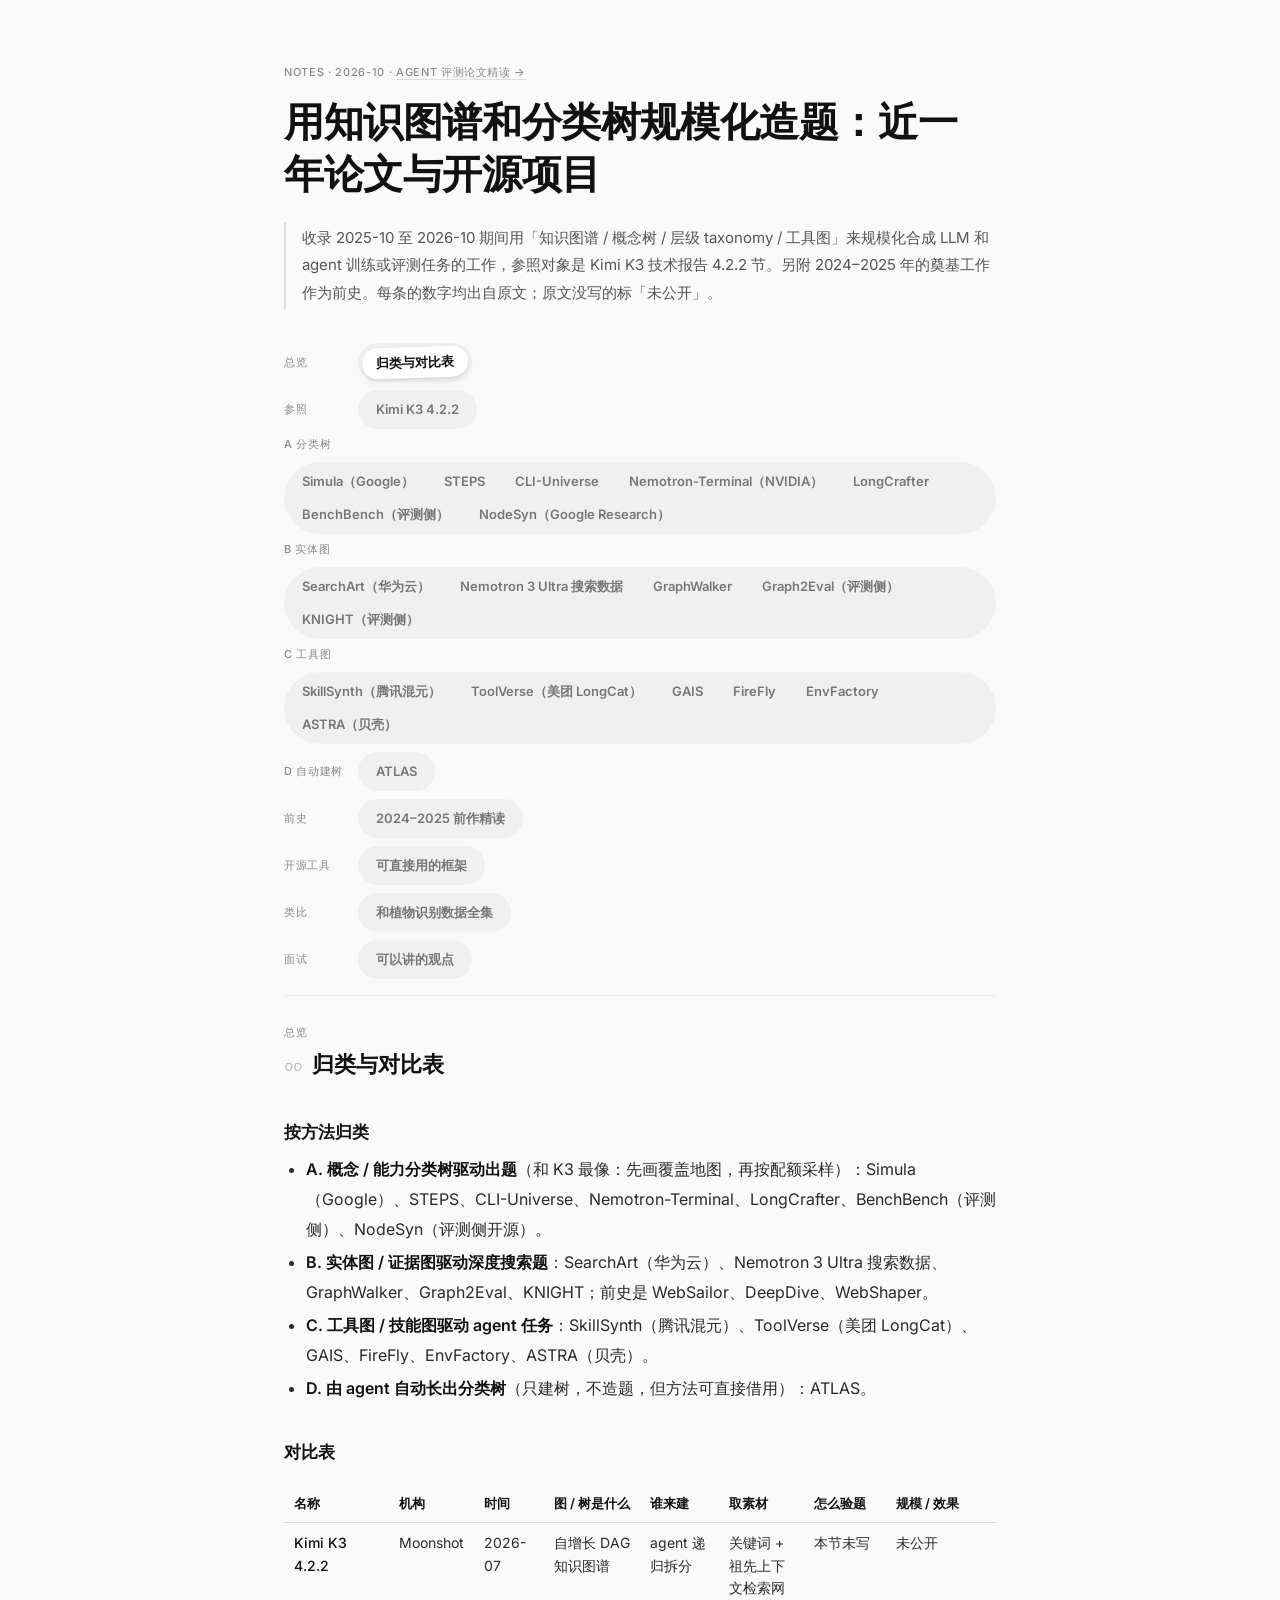
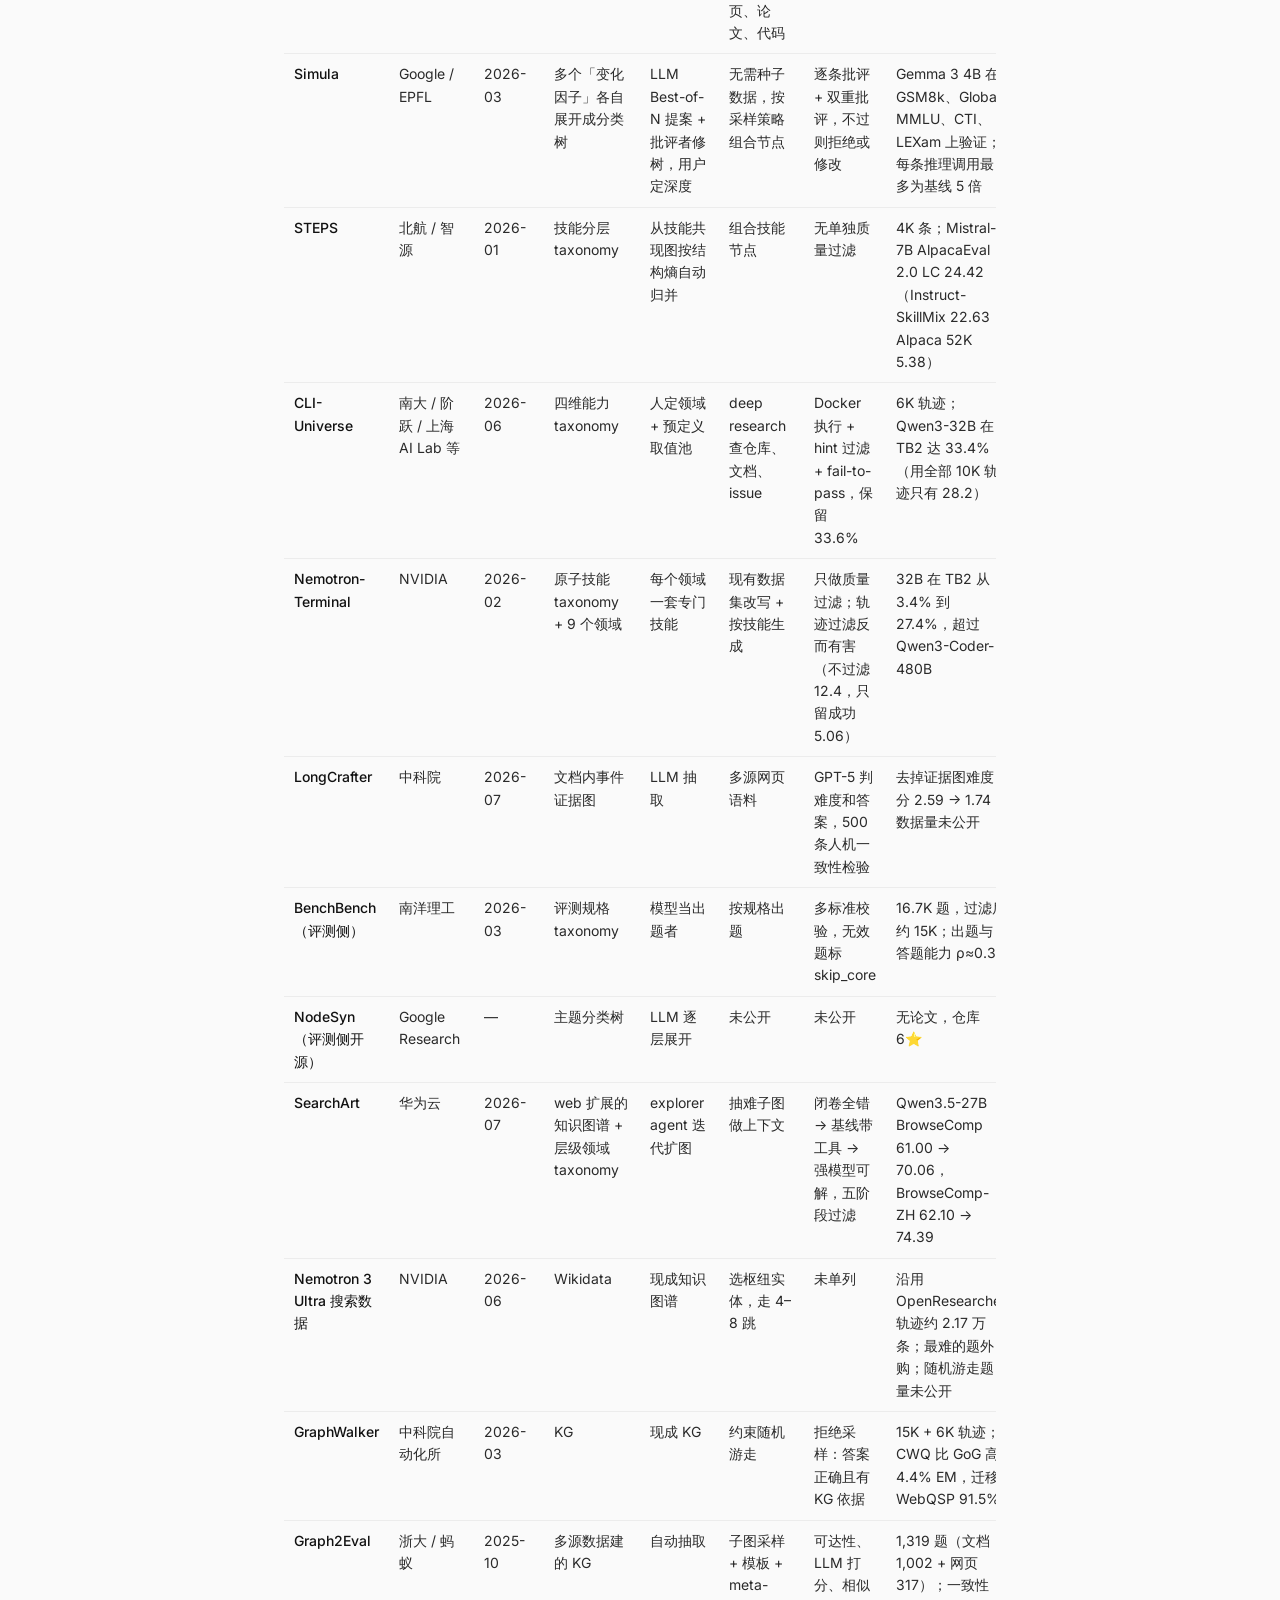
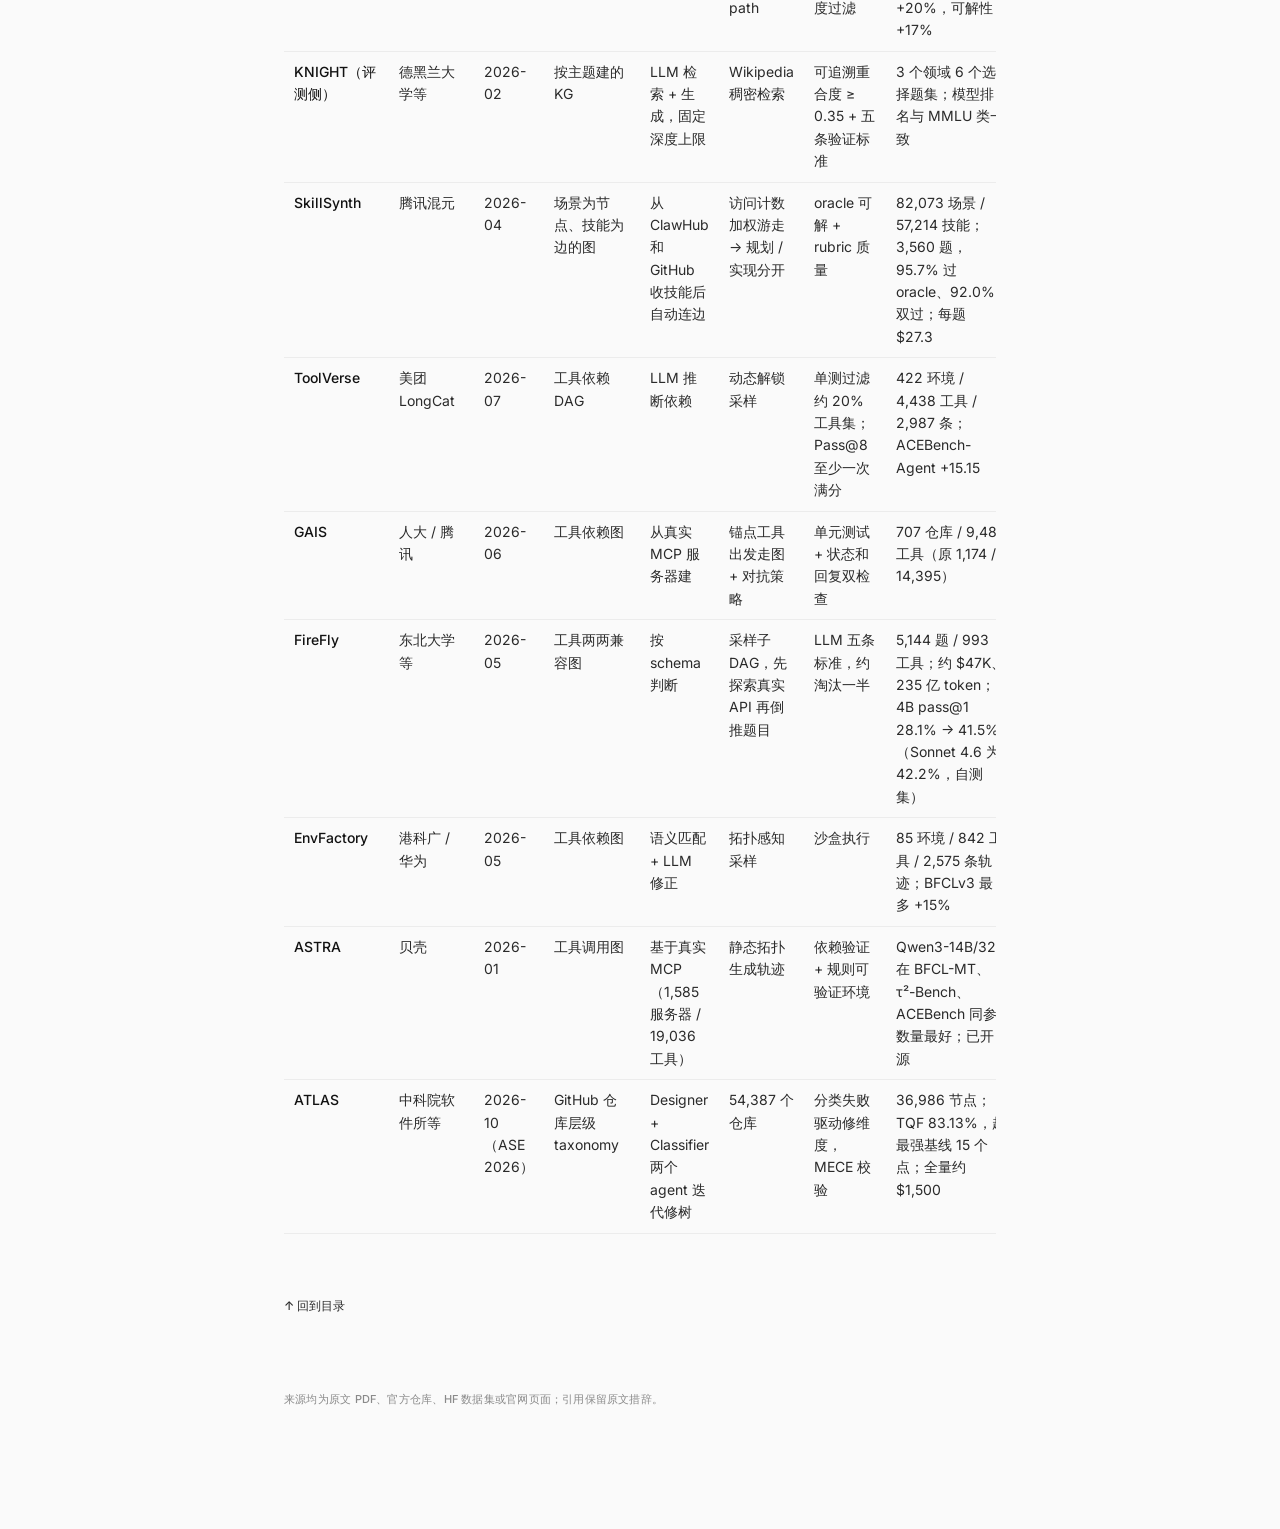
==== commit 404e2f9c: "kg overview table: verified numbers" ====
--- a/kg-task-synthesis.html
+++ b/kg-task-synthesis.html
@@ -48,10 +48,10 @@
 <td>Google / EPFL</td>
 <td>2026-03</td>
 <td>多个「变化因子」各自展开成分类树</td>
-<td>LLM 推理，用户定深度</td>
-<td>无需种子数据</td>
-<td>LLM 批评、复核</td>
-<td>多个数据集实验</td>
+<td>LLM Best-of-N 提案 + 批评者修树，用户定深度</td>
+<td>无需种子数据，按采样策略组合节点</td>
+<td>逐条批评 + 双重批评，不过则拒绝或修改</td>
+<td>Gemma 3 4B 在 GSM8k、Global MMLU、CTI、LEXam 上验证；每条推理调用最多为基线 5 倍</td>
 </tr>
 <tr>
 <td>STEPS</td>
@@ -60,8 +60,8 @@
 <td>技能分层 taxonomy</td>
 <td>从技能共现图按结构熵自动归并</td>
 <td>组合技能节点</td>
-<td>未单列</td>
-<td>对比 Instruct-SkillMix 36.3 vs 30.8</td>
+<td>无单独质量过滤</td>
+<td>4K 条；Mistral-7B AlpacaEval 2.0 LC 24.42（Instruct-SkillMix 22.63，Alpaca 52K 5.38）</td>
 </tr>
 <tr>
 <td>CLI-Universe</td>
@@ -70,18 +70,48 @@
 <td>四维能力 taxonomy</td>
 <td>人定领域 + 预定义取值池</td>
 <td>deep research 查仓库、文档、issue</td>
-<td>Docker 执行，fail-to-pass，约 2/3 被淘汰</td>
-<td>6K 轨迹；Qwen3-32B 在 TB2 达 33.4%</td>
+<td>Docker 执行 + hint 过滤 + fail-to-pass，保留 33.6%</td>
+<td>6K 轨迹；Qwen3-32B 在 TB2 达 33.4%（用全部 10K 轨迹只有 28.2）</td>
 </tr>
 <tr>
 <td>Nemotron-Terminal</td>
 <td>NVIDIA</td>
 <td>2026-02</td>
-<td>原子技能 taxonomy + 多领域</td>
-<td>未公开细节</td>
+<td>原子技能 taxonomy + 9 个领域</td>
+<td>每个领域一套专门技能</td>
 <td>现有数据集改写 + 按技能生成</td>
-<td>未单列</td>
-<td>32B 在 TB2 从 3.4% 到 27.4%</td>
+<td>只做质量过滤；轨迹过滤反而有害（不过滤 12.4，只留成功 5.06）</td>
+<td>32B 在 TB2 从 3.4% 到 27.4%，超过 Qwen3-Coder-480B</td>
+</tr>
+<tr>
+<td>LongCrafter</td>
+<td>中科院</td>
+<td>2026-07</td>
+<td>文档内事件证据图</td>
+<td>LLM 抽取</td>
+<td>多源网页语料</td>
+<td>GPT-5 判难度和答案，500 条人机一致性检验</td>
+<td>去掉证据图难度分 2.59 → 1.74；数据量未公开</td>
+</tr>
+<tr>
+<td>BenchBench（评测侧）</td>
+<td>南洋理工</td>
+<td>2026-03</td>
+<td>评测规格 taxonomy</td>
+<td>模型当出题者</td>
+<td>按规格出题</td>
+<td>多标准校验，无效题标 skip_core</td>
+<td>16.7K 题，过滤后约 15K；出题与答题能力 ρ≈0.37</td>
+</tr>
+<tr>
+<td>NodeSyn（评测侧开源）</td>
+<td>Google Research</td>
+<td>—</td>
+<td>主题分类树</td>
+<td>LLM 逐层展开</td>
+<td>未公开</td>
+<td>未公开</td>
+<td>无论文，仓库 6⭐</td>
 </tr>
 <tr>
 <td>SearchArt</td>
@@ -90,8 +120,8 @@
 <td>web 扩展的知识图谱 + 层级领域 taxonomy</td>
 <td>explorer agent 迭代扩图</td>
 <td>抽难子图做上下文</td>
-<td>QA 一致性、轨迹质量、证据相关性三重校验</td>
-<td>27B 在 BrowseComp 70.06</td>
+<td>闭卷全错 → 基线带工具 → 强模型可解，五阶段过滤</td>
+<td>Qwen3.5-27B BrowseComp 61.00 → 70.06，BrowseComp-ZH 62.10 → 74.39</td>
 </tr>
 <tr>
 <td>Nemotron 3 Ultra 搜索数据</td>
@@ -101,7 +131,7 @@
 <td>现成知识图谱</td>
 <td>选枢纽实体，走 4–8 跳</td>
 <td>未单列</td>
-<td>未公开</td>
+<td>沿用 OpenResearcher 轨迹约 2.17 万条；最难的题外购；随机游走题量未公开</td>
 </tr>
 <tr>
 <td>GraphWalker</td>
@@ -110,8 +140,8 @@
 <td>KG</td>
 <td>现成 KG</td>
 <td>约束随机游走</td>
-<td>EM 奖励</td>
-<td>15k + 6k 轨迹</td>
+<td>拒绝采样：答案正确且有 KG 依据</td>
+<td>15K + 6K 轨迹；CWQ 比 GoG 高 4.4% EM，迁移 WebQSP 91.5%</td>
 </tr>
 <tr>
 <td>Graph2Eval</td>
@@ -121,7 +151,17 @@
 <td>自动抽取</td>
 <td>子图采样 + 模板 + meta-path</td>
 <td>可达性、LLM 打分、相似度过滤</td>
-<td>1,319 题；一致性 +20%，可解性 +17%</td>
+<td>1,319 题（文档 1,002 + 网页 317）；一致性 +20%，可解性 +17%</td>
+</tr>
+<tr>
+<td>KNIGHT（评测侧）</td>
+<td>德黑兰大学等</td>
+<td>2026-02</td>
+<td>按主题建的 KG</td>
+<td>LLM 检索 + 生成，固定深度上限</td>
+<td>Wikipedia 稠密检索</td>
+<td>可追溯重合度 ≥ 0.35 + 五条验证标准</td>
+<td>3 个领域 6 个选择题集；模型排名与 MMLU 类一致</td>
 </tr>
 <tr>
 <td>SkillSynth</td>
@@ -129,9 +169,9 @@
 <td>2026-04</td>
 <td>场景为节点、技能为边的图</td>
 <td>从 ClawHub 和 GitHub 收技能后自动连边</td>
-<td>采样路径 → 多 agent 实例化</td>
+<td>访问计数加权游走 → 规划 / 实现分开</td>
 <td>oracle 可解 + rubric 质量</td>
-<td>82,073 场景 / 57,214 技能；3,560 题，95.7% 通过；用于 Hy3 Preview</td>
+<td>82,073 场景 / 57,214 技能；3,560 题，95.7% 过 oracle、92.0% 双过；每题 $27.3</td>
 </tr>
 <tr>
 <td>ToolVerse</td>
@@ -140,8 +180,8 @@
 <td>工具依赖 DAG</td>
 <td>LLM 推断依赖</td>
 <td>动态解锁采样</td>
-<td>轨迹打分不满分即丢弃</td>
-<td>422 环境 / 4,438 工具 / 2,987 条</td>
+<td>单测过滤约 20% 工具集；Pass@8 至少一次满分</td>
+<td>422 环境 / 4,438 工具 / 2,987 条；ACEBench-Agent +15.15</td>
 </tr>
 <tr>
 <td>GAIS</td>
@@ -150,8 +190,8 @@
 <td>工具依赖图</td>
 <td>从真实 MCP 服务器建</td>
 <td>锚点工具出发走图 + 对抗策略</td>
-<td>单元测试</td>
-<td>707 仓库 / 9,488 工具</td>
+<td>单元测试 + 状态和回复双检查</td>
+<td>707 仓库 / 9,488 工具（原 1,174 / 14,395）</td>
 </tr>
 <tr>
 <td>FireFly</td>
@@ -160,8 +200,8 @@
 <td>工具两两兼容图</td>
 <td>按 schema 判断</td>
 <td>采样子 DAG，先探索真实 API 再倒推题目</td>
-<td>结果先观察后出题，构造即正确</td>
-<td>5,144 题 / 993 工具；4B 模型追平 Sonnet 4.6（自测集）</td>
+<td>LLM 五条标准，约淘汰一半</td>
+<td>5,144 题 / 993 工具；约 $47K、235 亿 token；4B pass@1 28.1% → 41.5%（Sonnet 4.6 为 42.2%，自测集）</td>
 </tr>
 <tr>
 <td>EnvFactory</td>
@@ -171,27 +211,27 @@
 <td>语义匹配 + LLM 修正</td>
 <td>拓扑感知采样</td>
 <td>沙盒执行</td>
-<td>85 环境 / 842 工具；BFCLv3 最多 +15%</td>
+<td>85 环境 / 842 工具 / 2,575 条轨迹；BFCLv3 最多 +15%</td>
 </tr>
 <tr>
 <td>ASTRA</td>
 <td>贝壳</td>
 <td>2026-01</td>
 <td>工具调用图</td>
-<td>基于真实 MCP</td>
+<td>基于真实 MCP（1,585 服务器 / 19,036 工具）</td>
 <td>静态拓扑生成轨迹</td>
-<td>规则可验证环境</td>
-<td>已开源</td>
+<td>依赖验证 + 规则可验证环境</td>
+<td>Qwen3-14B/32B 在 BFCL-MT、τ²-Bench、ACEBench 同参数量最好；已开源</td>
 </tr>
 <tr>
 <td>ATLAS</td>
 <td>中科院软件所等</td>
-<td>2026-06</td>
+<td>2026-10（ASE 2026）</td>
 <td>GitHub 仓库层级 taxonomy</td>
 <td>Designer + Classifier 两个 agent 迭代修树</td>
 <td>54,387 个仓库</td>
-<td>分类失败驱动修维度</td>
-<td>TQF 83.13%，超最强基线 15 个点</td>
+<td>分类失败驱动修维度，MECE 校验</td>
+<td>36,986 节点；TQF 83.13%，超最强基线 15 个点；全量约 $1,500</td>
 </tr>
 </tbody>
 </table></div><a class="totop" href="javascript:window.scrollTo(0,0)">↑ 回到目录</a></section><section class="panel" id="t1-kimi-k3-4-2-2"><div class="meta">参照</div><h2><span class="no">01</span>Kimi K3 4.2.2</h2><p><strong>做法（原文）</strong>：建一张「自我演化、层级组织」的知识图谱，覆盖知识密集和编程领域。</p>
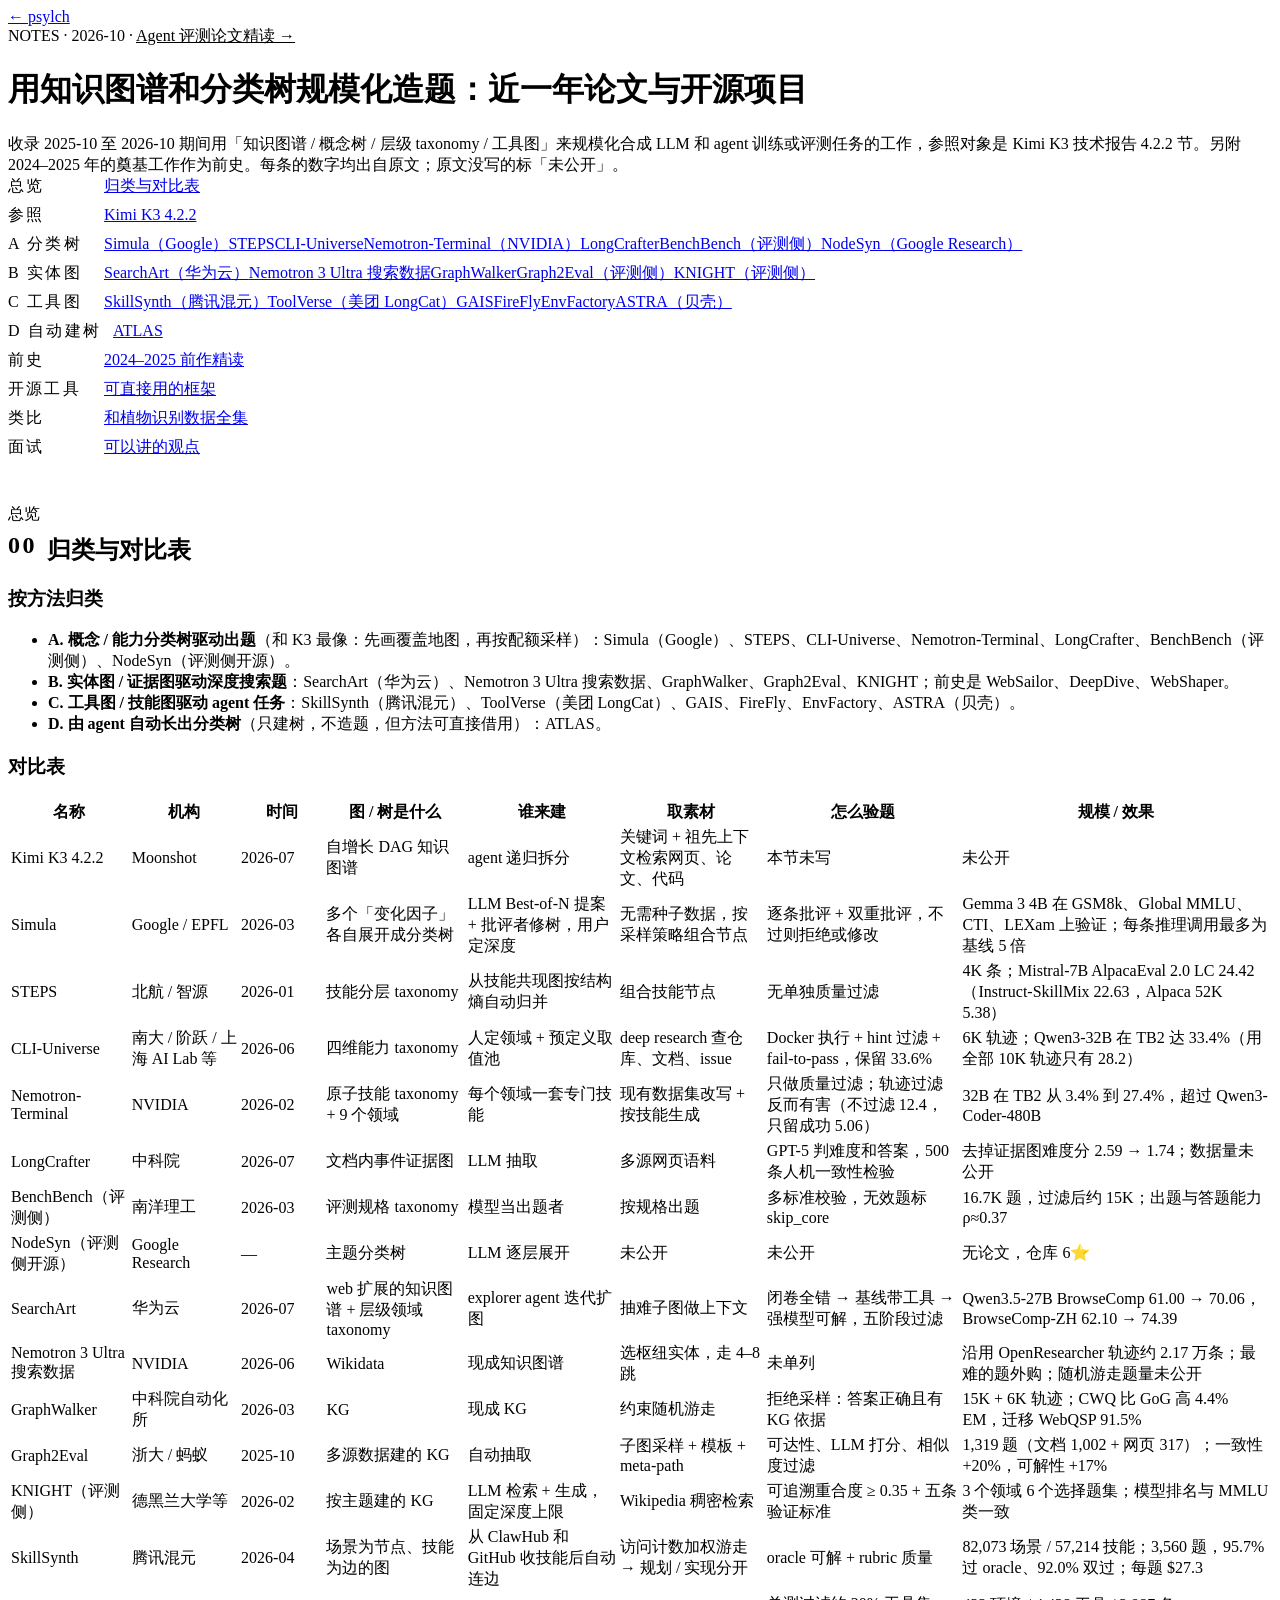
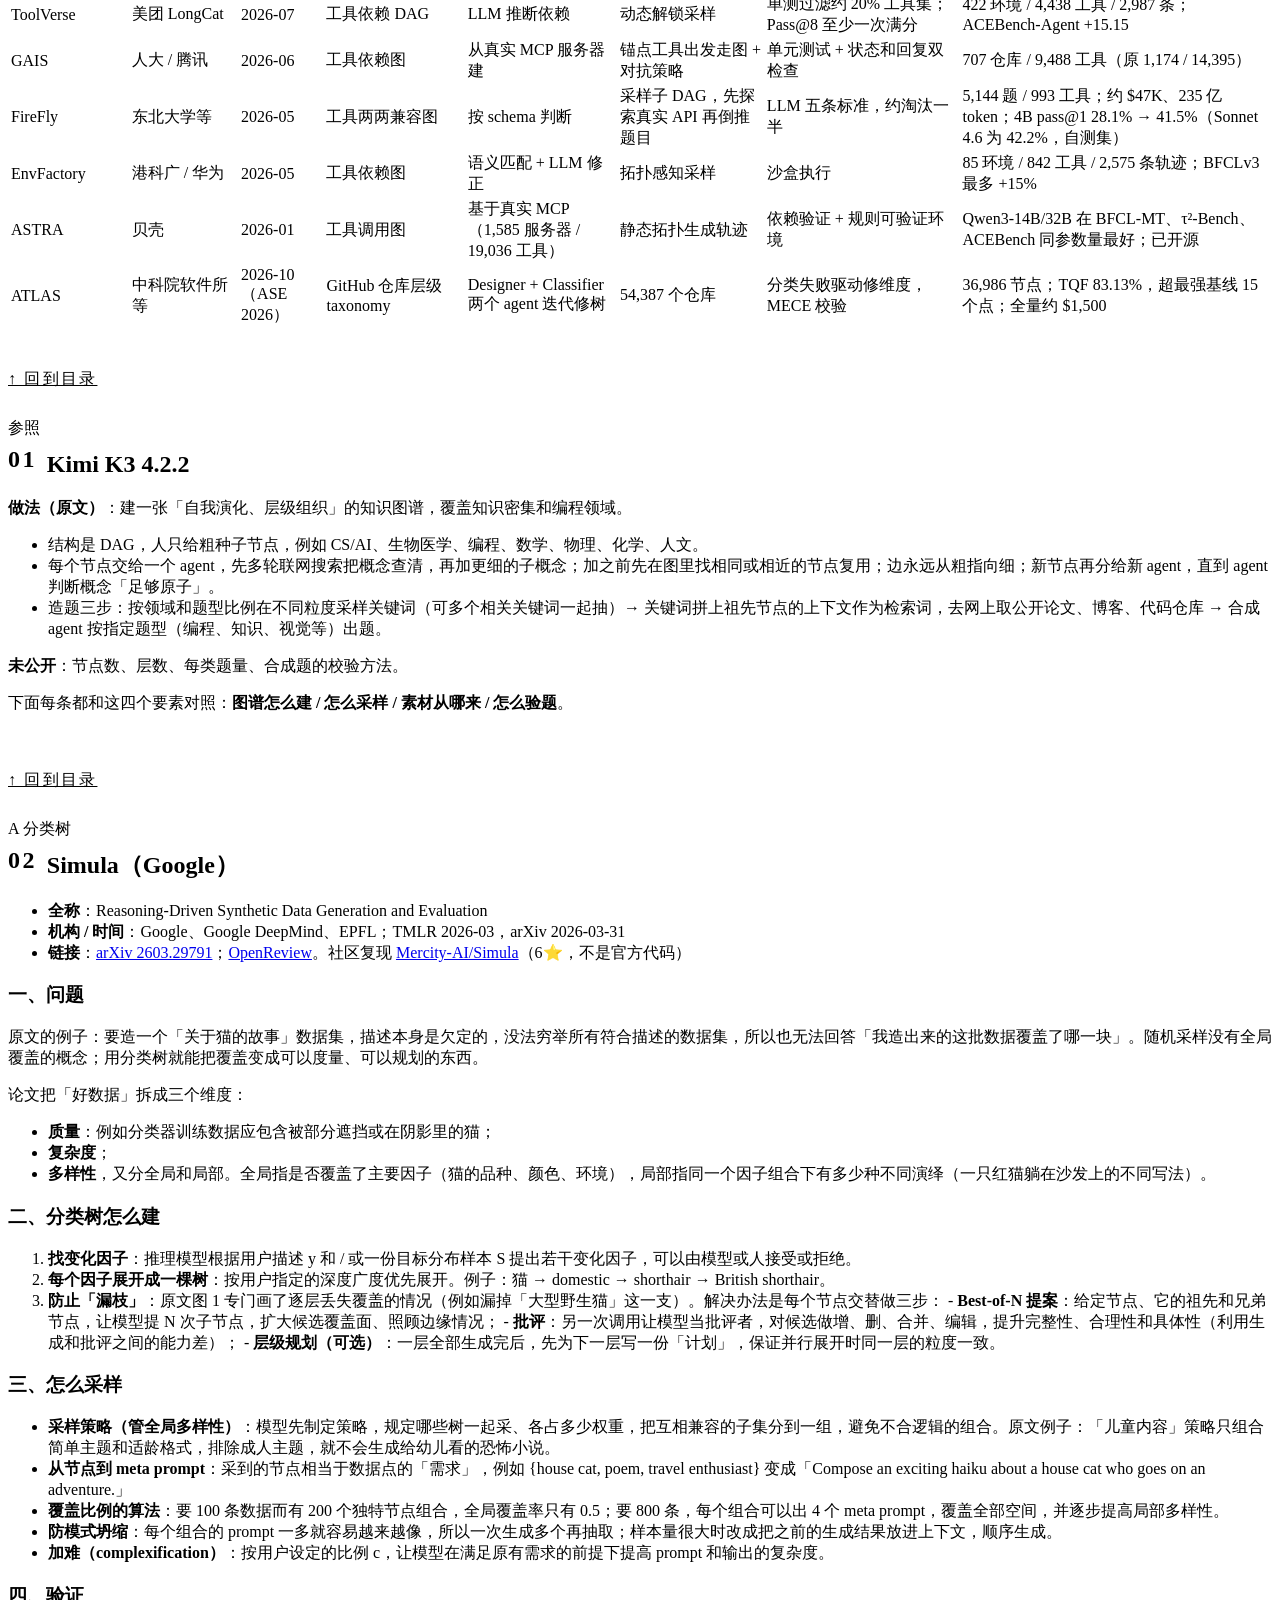
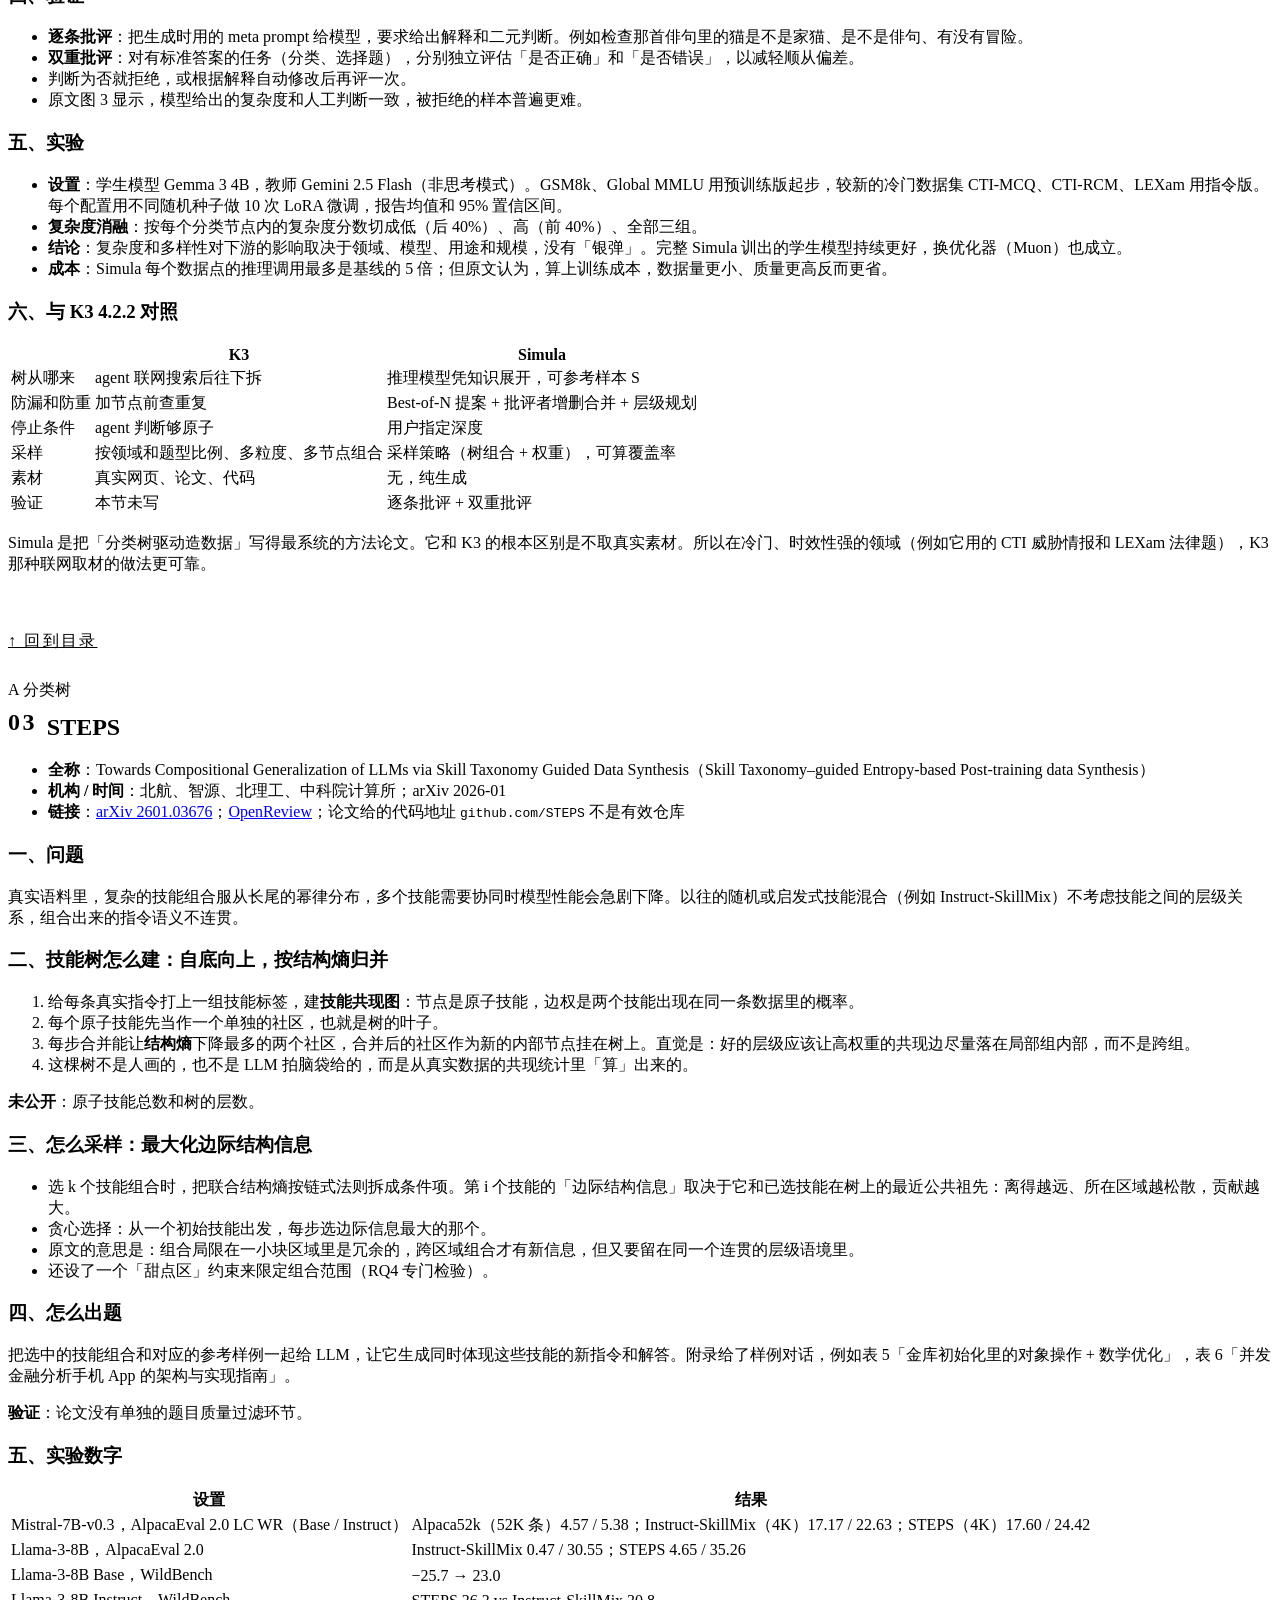
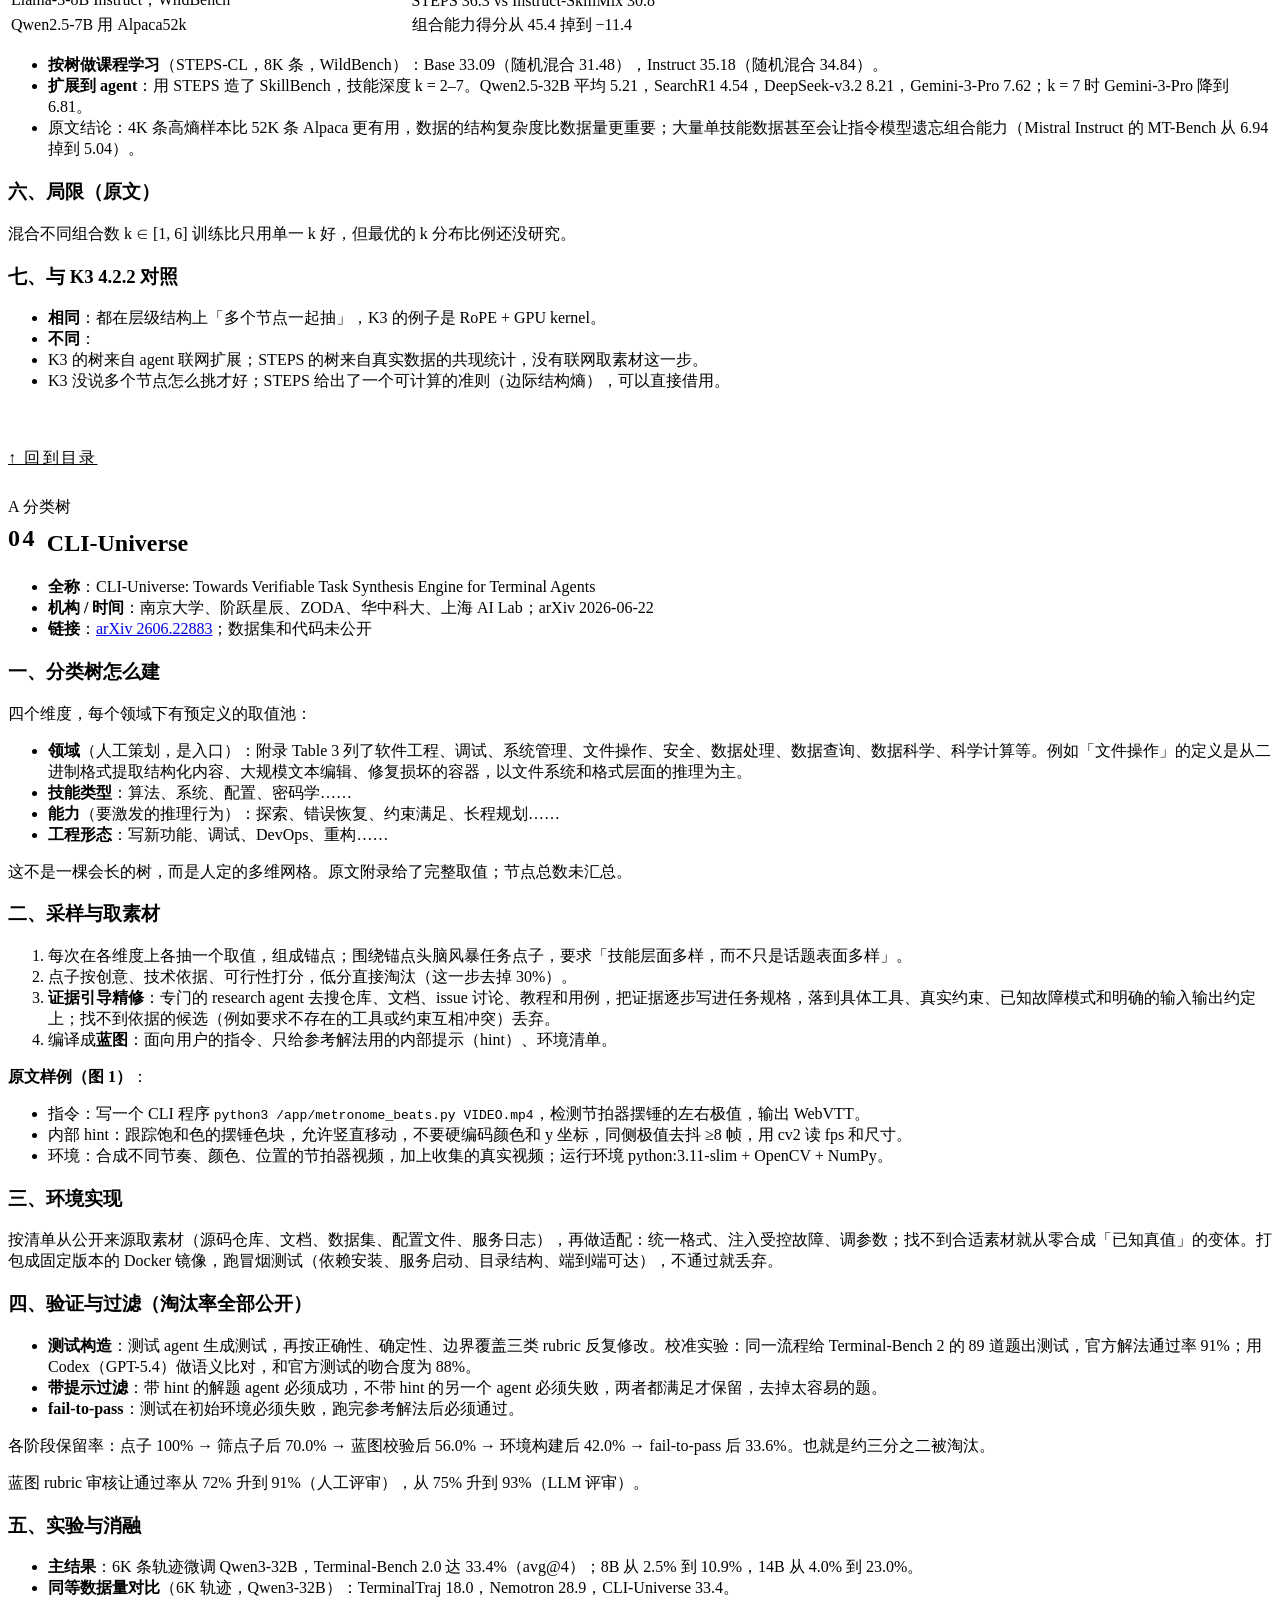
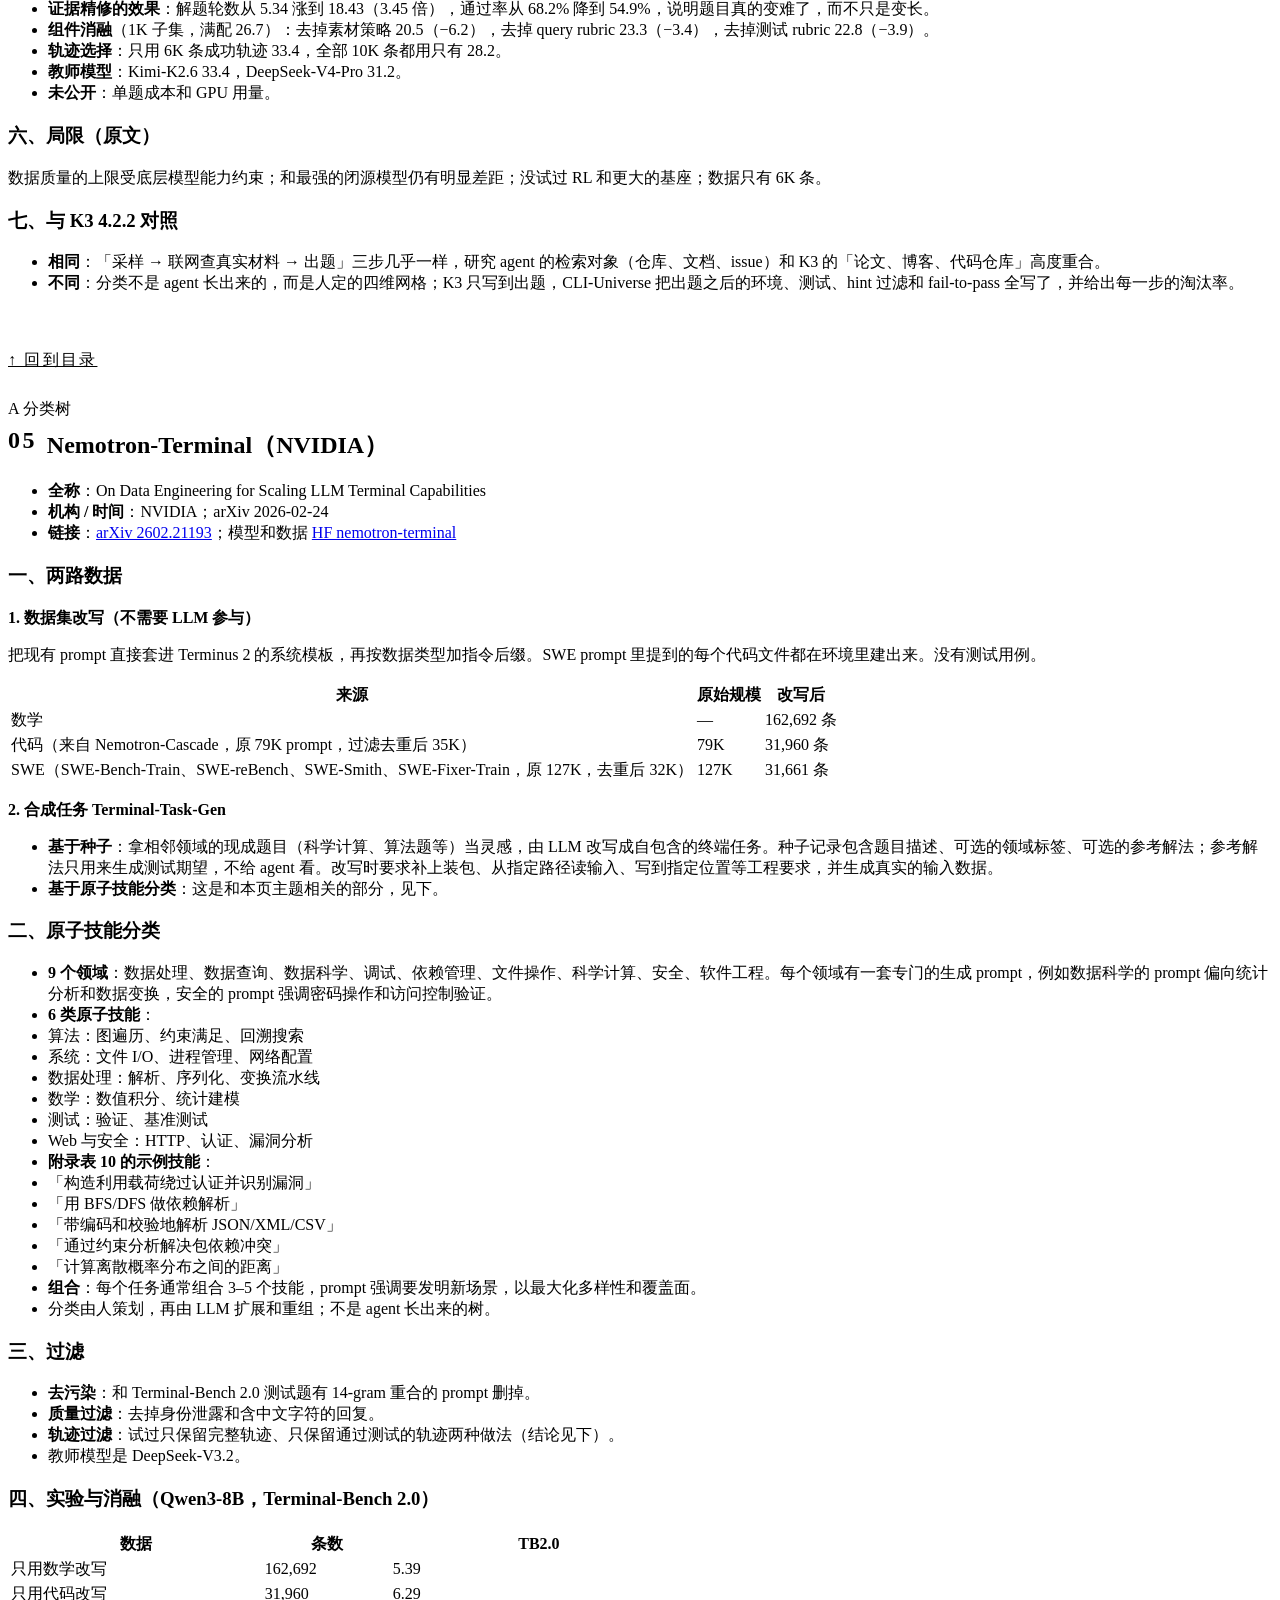
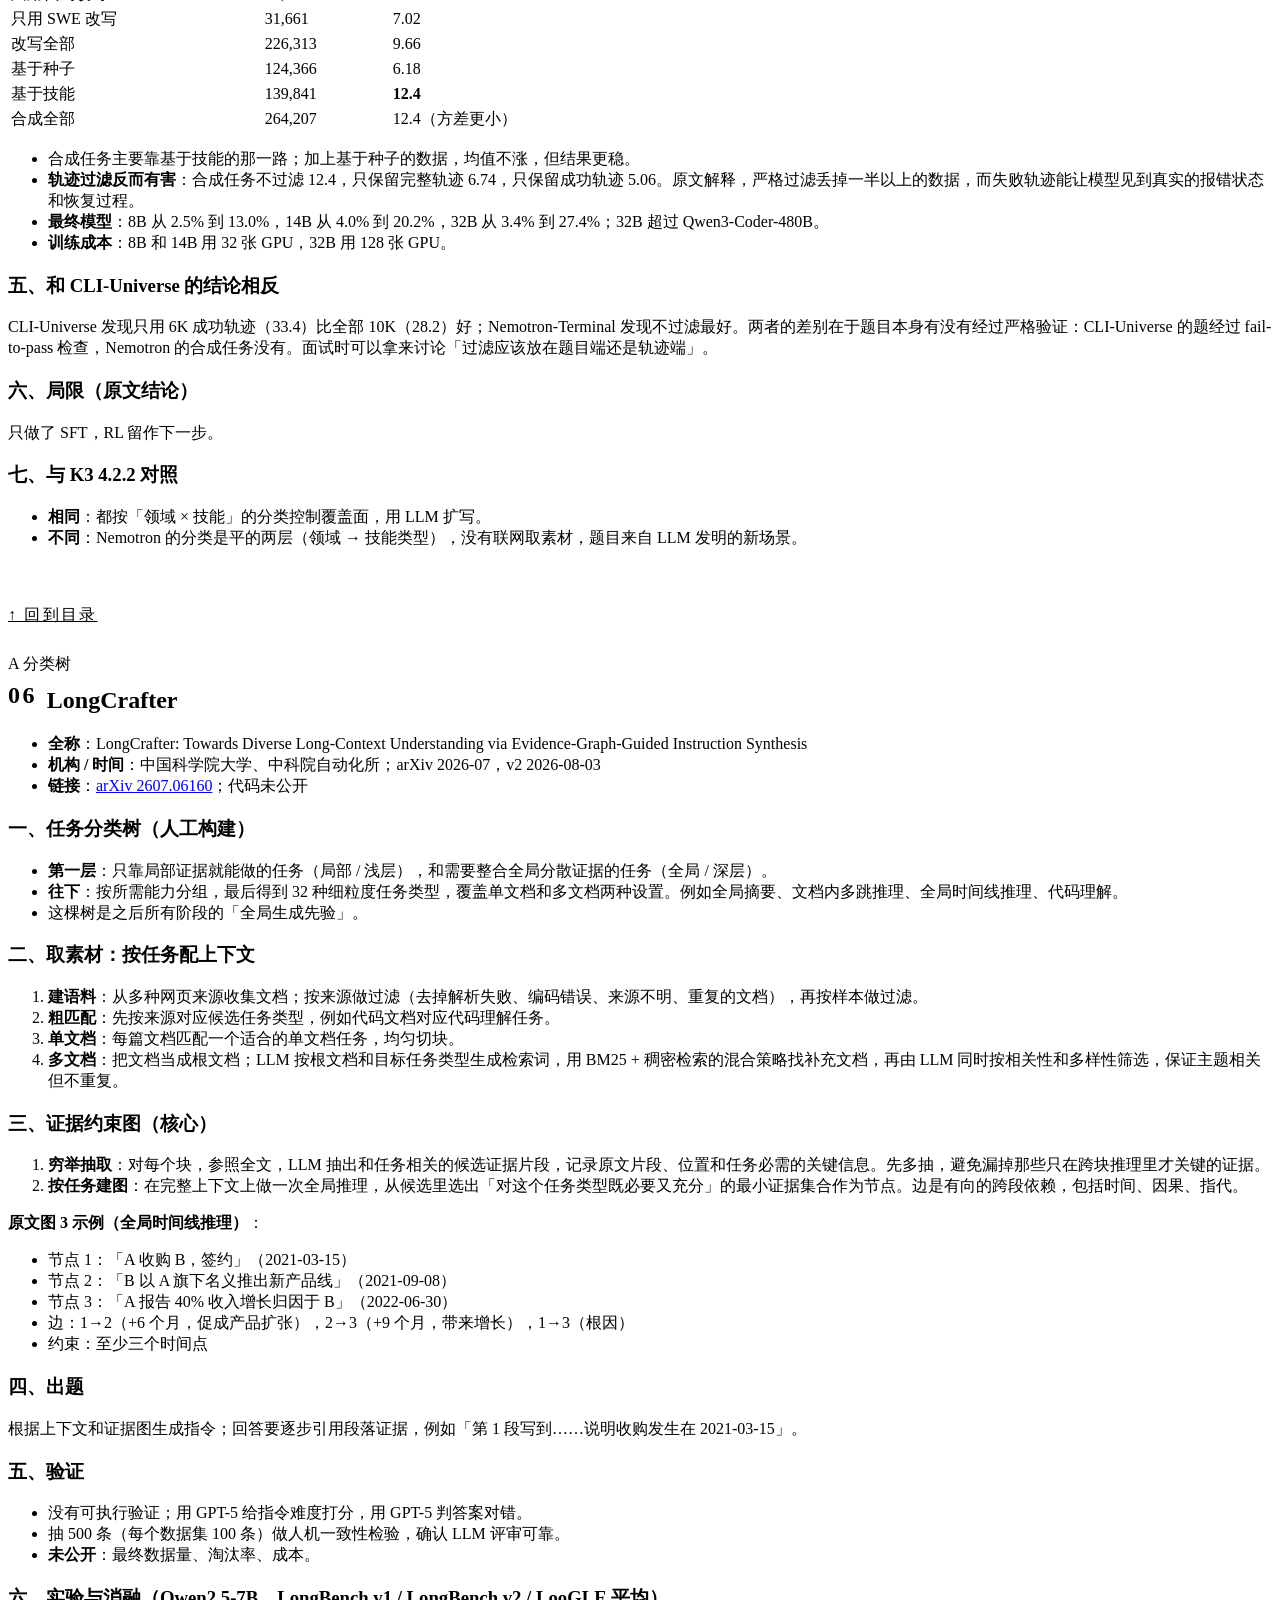
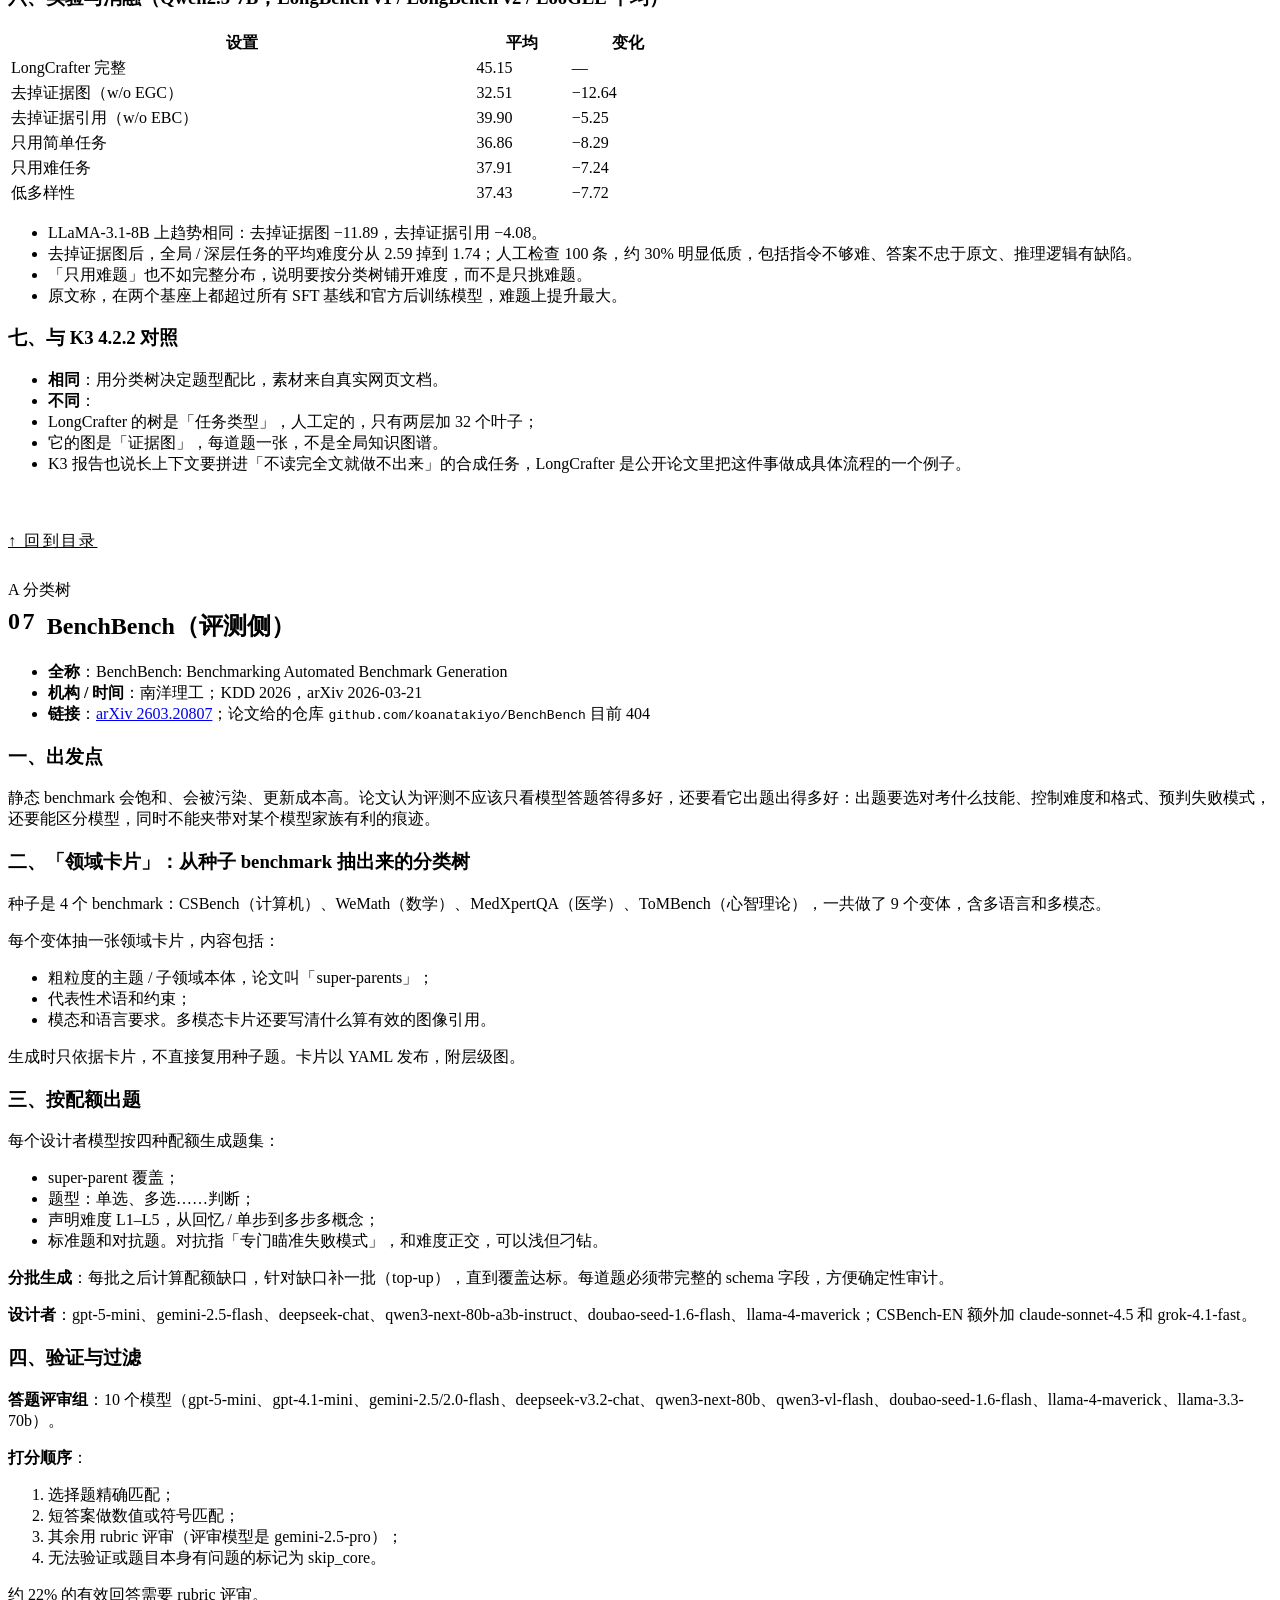
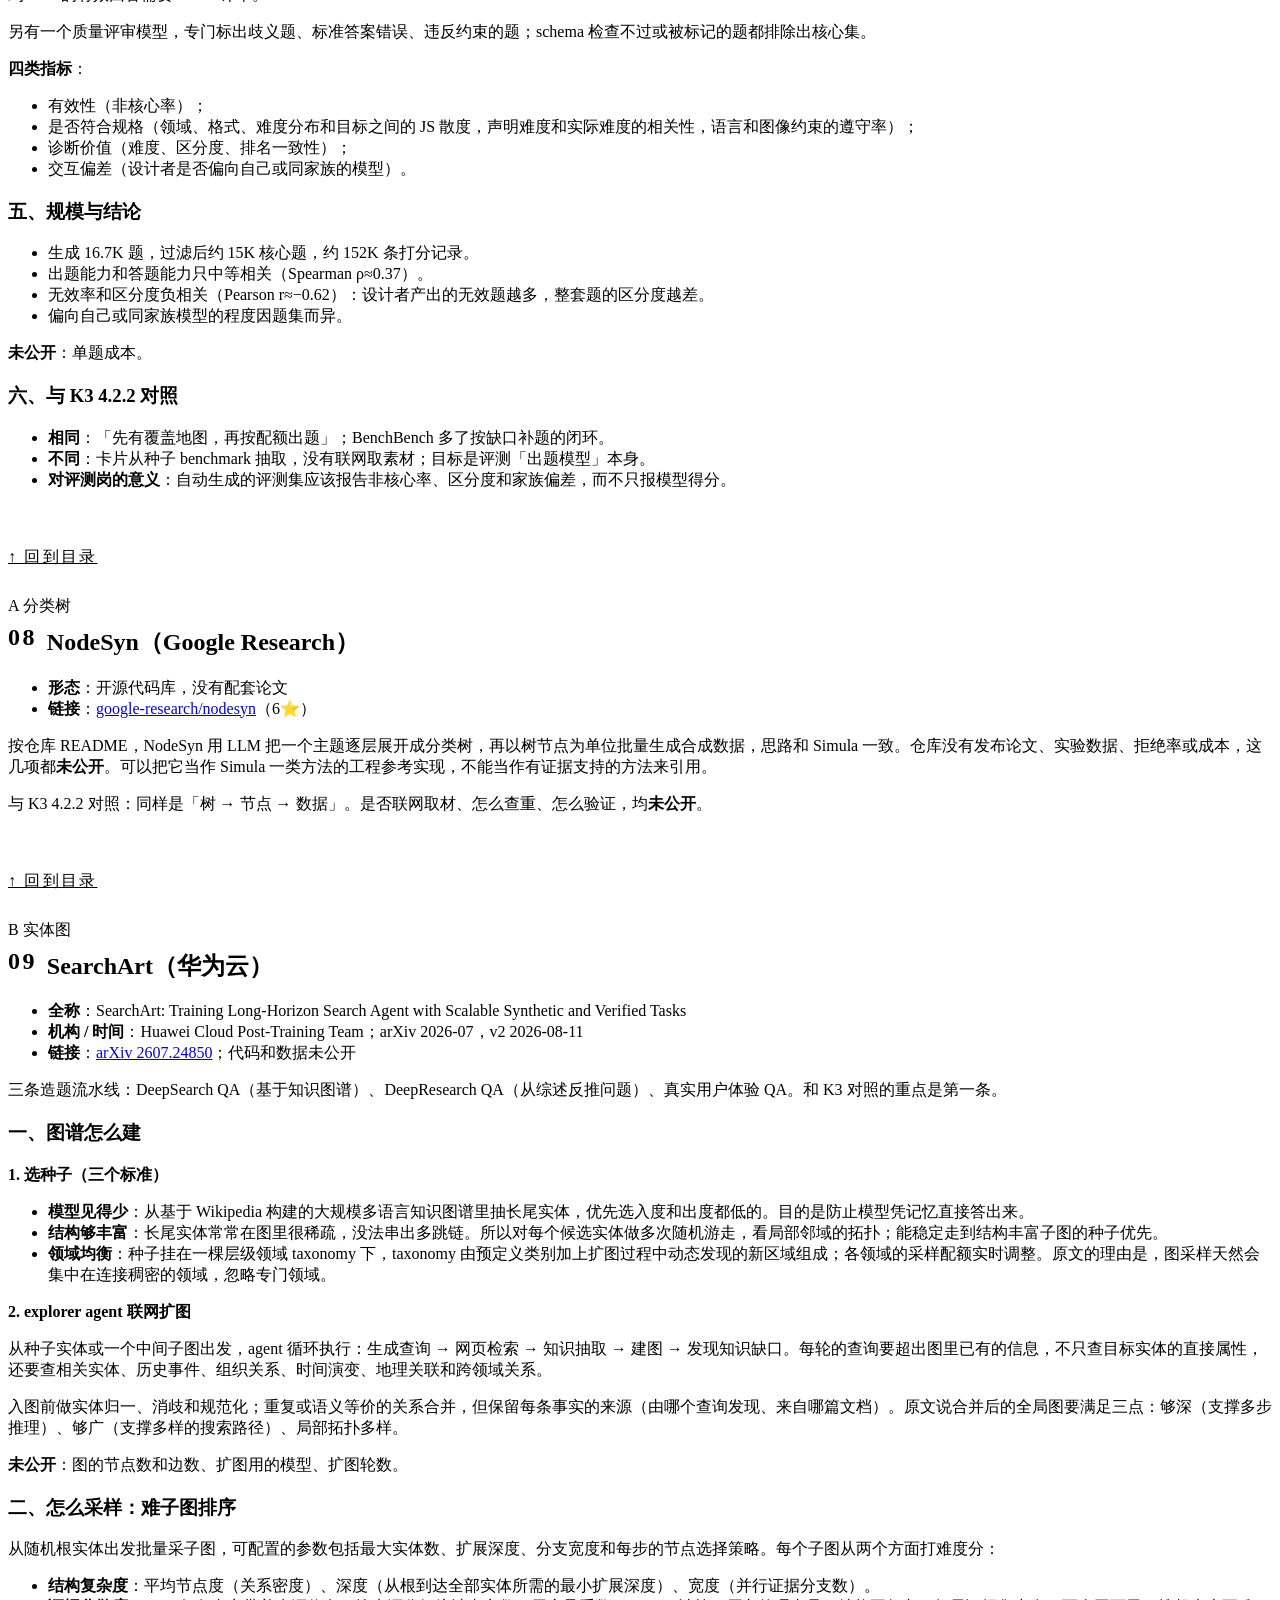
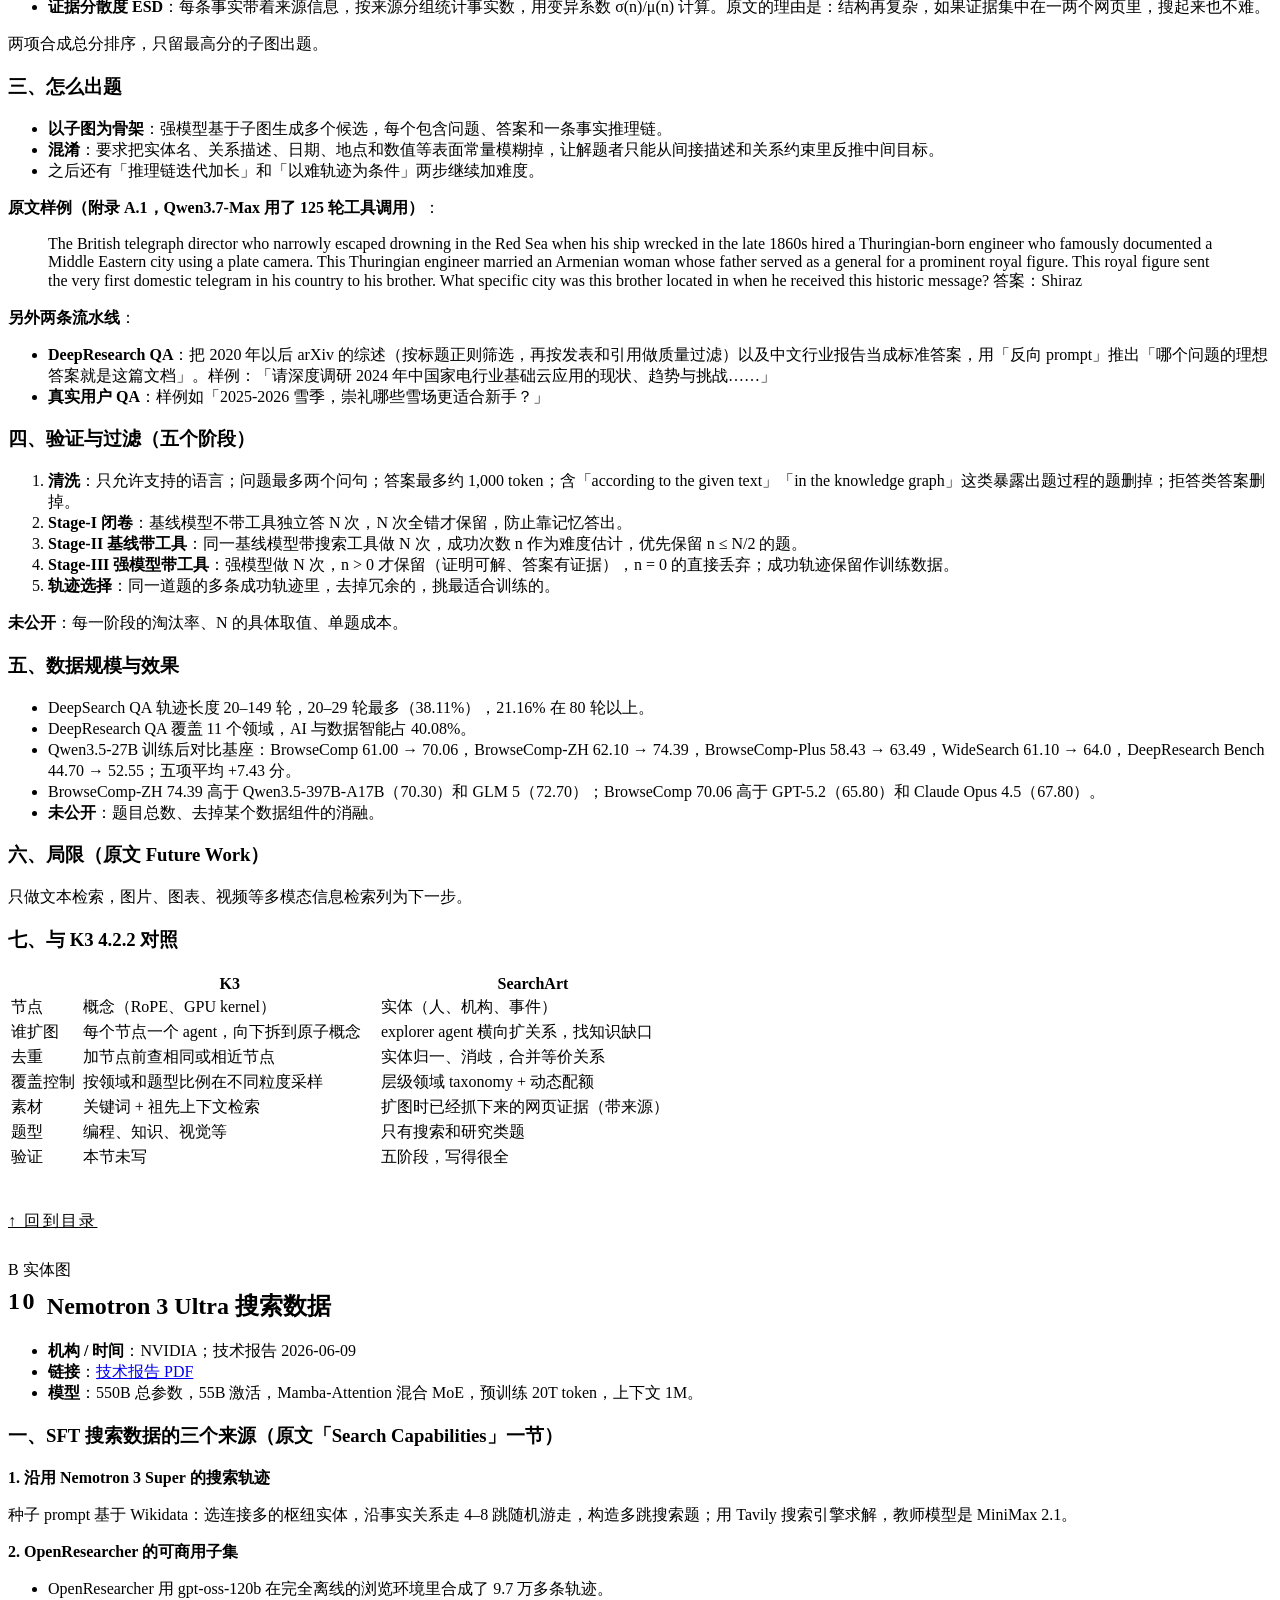
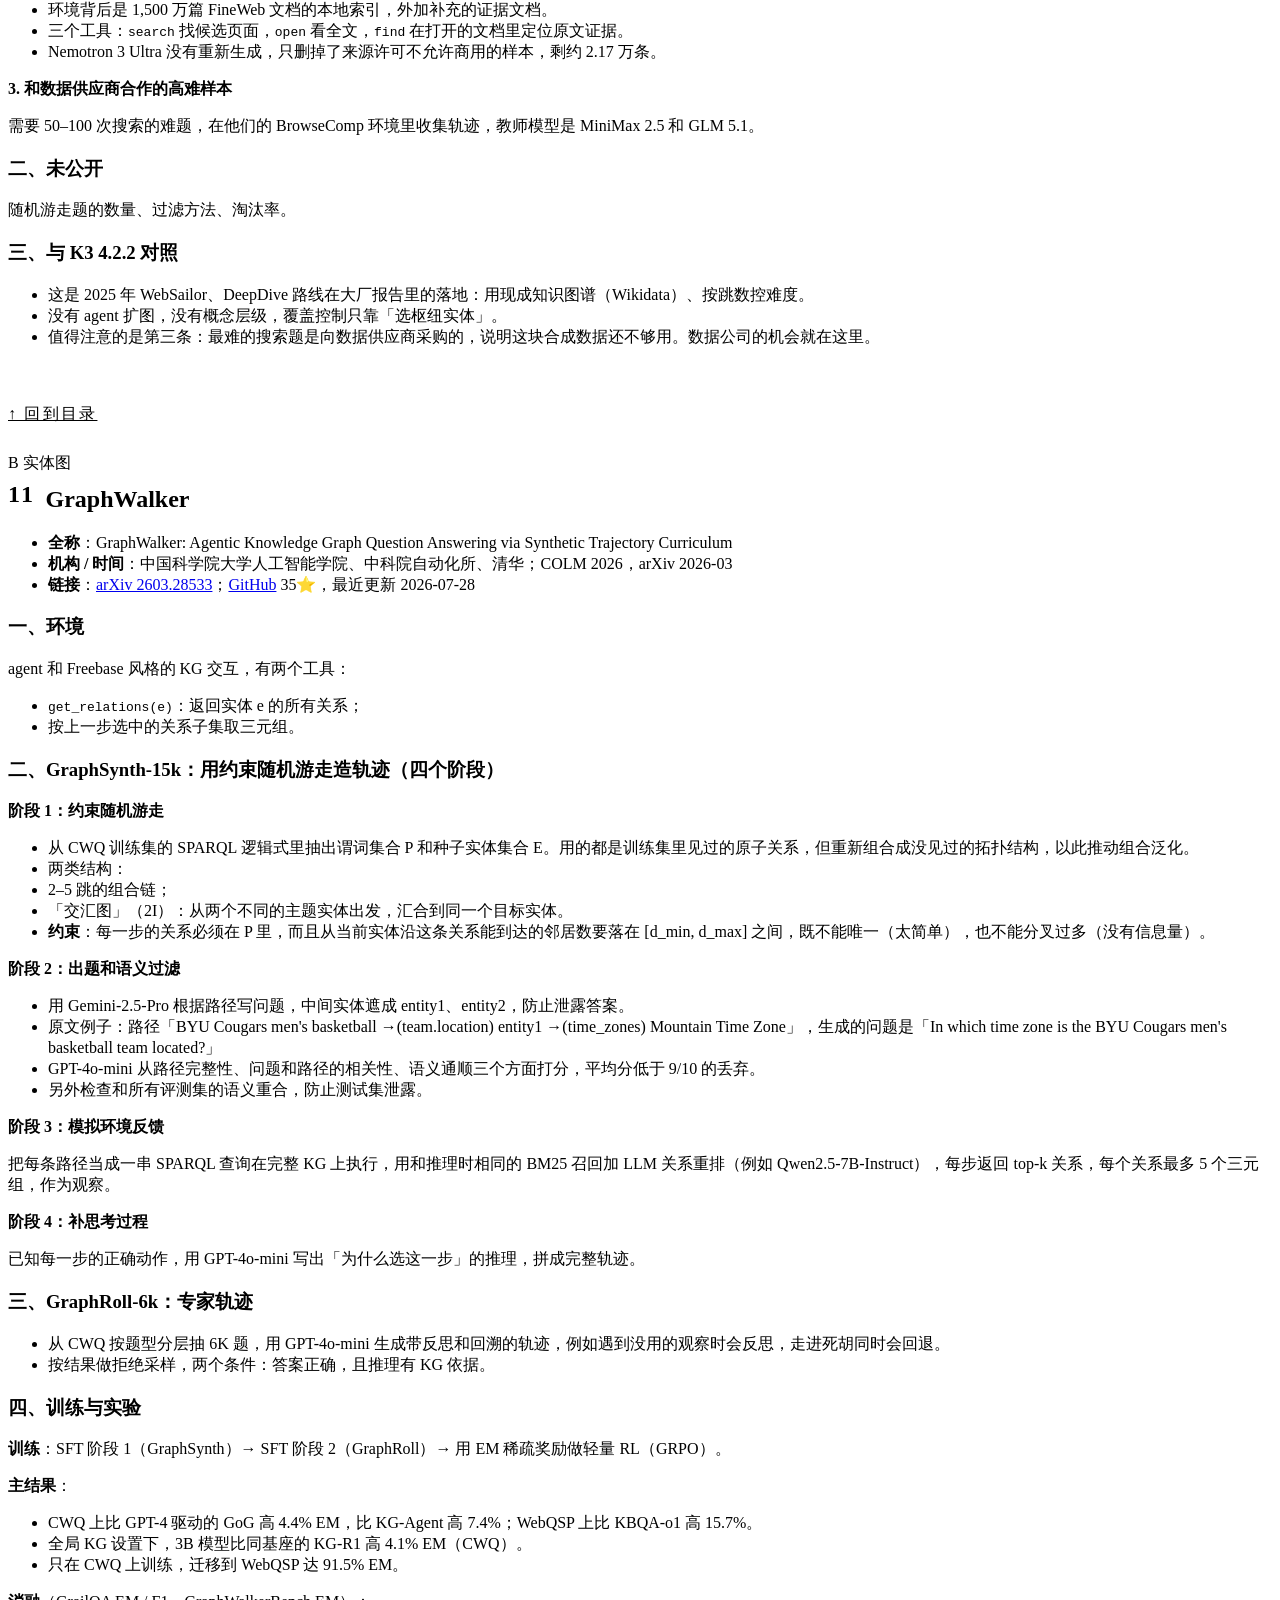
==== commit 2b78f5ac: "Adopt shared report style (psylch.github.io/assets/report.css)" ====
--- a/kg-task-synthesis.html
+++ b/kg-task-synthesis.html
@@ -1,15 +1,31 @@
-<!doctype html><html lang="zh-CN"><head><meta charset="utf-8">
+<!doctype html><html lang="zh-CN" class="no-js"><head><meta charset="utf-8">
 <meta name="viewport" content="width=device-width,initial-scale=1">
 <title>用知识图谱和分类树规模化造题：近一年论文与开源项目</title>
-<link rel="preconnect" href="https://fonts.googleapis.com"><link rel="preconnect" href="https://fonts.gstatic.com" crossorigin>
-<link href="https://fonts.googleapis.com/css2?family=Inter:wght@400;500;600;700&family=Reenie+Beanie&display=swap" rel="stylesheet">
-<link rel="stylesheet" href="style.css"></head><body>
-<main class="pw wide" id="top">
+<link rel="stylesheet" href="https://psylch.github.io/assets/report.css">
+<style>
+.meta a{color:var(--mute)}.meta a:hover{color:var(--ink)}
+.lead>p:last-child{margin:0}
+.tabbar{display:flex;flex-direction:column;gap:8px;padding:0 0 18px;margin:0 0 8px;border-bottom:1px solid var(--line)}
+.grp{display:flex;align-items:center;gap:12px;min-width:0}
+.gl{flex:0 0 auto;min-width:84px;font:11px/1.6 var(--mono);letter-spacing:.14em;text-transform:uppercase;color:var(--mute)}
+.tabbar .tabs{margin:0;min-width:0}
+@media(min-width:561px){.tabbar .tabs{flex-wrap:wrap;width:auto;border-radius:18px}}
+@media(max-width:560px){.grp{flex-direction:column;align-items:flex-start;gap:4px}.gl{min-width:0}}
+.panel>.meta{margin-top:28px}
+.report .panel>h2{margin-top:.3em;padding-top:0;border-top:0}
+.report h2 .no{margin-right:10px;font:13px var(--mono);letter-spacing:.1em;color:var(--faint);vertical-align:.2em}
+.totop{display:inline-block;margin-top:40px;font:11px var(--mono);letter-spacing:.14em;color:var(--mute)!important;border:0!important}
+.art td:first-child{color:var(--ink)}
+.art .table-wrap>table{min-width:680px}
+.art blockquote p{margin:6px 0}
+.art code{word-break:break-word}
+</style>
+</head><body class="report">
+<main class="wide" id="top">
+<a class="back" href="https://psylch.github.io/">← psylch</a>
 <div class="meta">NOTES · 2026-10 · <a class="sw" href="index.html">Agent 评测论文精读 →</a></div>
-<h1 class="ph1">用知识图谱和分类树规模化造题：近一年论文与开源项目</h1>
-<div class="art lead"><blockquote>
-<p>收录 2025-10 至 2026-10 期间用「知识图谱 / 概念树 / 层级 taxonomy / 工具图」来规模化合成 LLM 和 agent 训练或评测任务的工作，参照对象是 Kimi K3 技术报告 4.2.2 节。另附 2024–2025 年的奠基工作作为前史。每条的数字均出自原文；原文没写的标「未公开」。</p>
-</blockquote></div>
+<h1>用知识图谱和分类树规模化造题：近一年论文与开源项目</h1>
+<div class="lead"><p>收录 2025-10 至 2026-10 期间用「知识图谱 / 概念树 / 层级 taxonomy / 工具图」来规模化合成 LLM 和 agent 训练或评测任务的工作，参照对象是 Kimi K3 技术报告 4.2.2 节。另附 2024–2025 年的奠基工作作为前史。每条的数字均出自原文；原文没写的标「未公开」。</p></div>
 <nav class="tabbar"><div class="grp"><span class="gl">总览</span><div class="tabs"><a href="#t0-归类与对比表" data-t="t0-归类与对比表">归类与对比表</a></div></div><div class="grp"><span class="gl">参照</span><div class="tabs"><a href="#t1-kimi-k3-4-2-2" data-t="t1-kimi-k3-4-2-2">Kimi K3 4.2.2</a></div></div><div class="grp"><span class="gl">A 分类树</span><div class="tabs"><a href="#t2-simula-google" data-t="t2-simula-google">Simula（Google）</a><a href="#t3-steps" data-t="t3-steps">STEPS</a><a href="#t4-cli-universe" data-t="t4-cli-universe">CLI-Universe</a><a href="#t5-nemotron-terminal-nvidia" data-t="t5-nemotron-terminal-nvidia">Nemotron-Terminal（NVIDIA）</a><a href="#t6-longcrafter" data-t="t6-longcrafter">LongCrafter</a><a href="#t7-benchbench-评测侧" data-t="t7-benchbench-评测侧">BenchBench（评测侧）</a><a href="#t8-nodesyn-google-research" data-t="t8-nodesyn-google-research">NodeSyn（Google Research）</a></div></div><div class="grp"><span class="gl">B 实体图</span><div class="tabs"><a href="#t9-searchart-华为云" data-t="t9-searchart-华为云">SearchArt（华为云）</a><a href="#t10-nemotron-3-ultra-搜索数据" data-t="t10-nemotron-3-ultra-搜索数据">Nemotron 3 Ultra 搜索数据</a><a href="#t11-graphwalker" data-t="t11-graphwalker">GraphWalker</a><a href="#t12-graph2eval-评测侧" data-t="t12-graph2eval-评测侧">Graph2Eval（评测侧）</a><a href="#t13-knight-评测侧" data-t="t13-knight-评测侧">KNIGHT（评测侧）</a></div></div><div class="grp"><span class="gl">C 工具图</span><div class="tabs"><a href="#t14-skillsynth-腾讯混元" data-t="t14-skillsynth-腾讯混元">SkillSynth（腾讯混元）</a><a href="#t15-toolverse-美团-longcat" data-t="t15-toolverse-美团-longcat">ToolVerse（美团 LongCat）</a><a href="#t16-gais" data-t="t16-gais">GAIS</a><a href="#t17-firefly" data-t="t17-firefly">FireFly</a><a href="#t18-envfactory" data-t="t18-envfactory">EnvFactory</a><a href="#t19-astra-贝壳" data-t="t19-astra-贝壳">ASTRA（贝壳）</a></div></div><div class="grp"><span class="gl">D 自动建树</span><div class="tabs"><a href="#t20-atlas" data-t="t20-atlas">ATLAS</a></div></div><div class="grp"><span class="gl">前史</span><div class="tabs"><a href="#t21-2024-2025-前作精读" data-t="t21-2024-2025-前作精读">2024–2025 前作精读</a></div></div><div class="grp"><span class="gl">开源工具</span><div class="tabs"><a href="#t22-可直接用的框架" data-t="t22-可直接用的框架">可直接用的框架</a></div></div><div class="grp"><span class="gl">类比</span><div class="tabs"><a href="#t23-和植物识别数据全集" data-t="t23-和植物识别数据全集">和植物识别数据全集</a></div></div><div class="grp"><span class="gl">面试</span><div class="tabs"><a href="#t24-可以讲的观点" data-t="t24-可以讲的观点">可以讲的观点</a></div></div></nav>
 <div class="art"><section class="panel" id="t0-归类与对比表"><div class="meta">总览</div><h2><span class="no">00</span>归类与对比表</h2><h3>按方法归类</h3>
 <ul>
@@ -19,7 +35,7 @@
 <li><strong>D. 由 agent 自动长出分类树</strong>（只建树，不造题，但方法可直接借用）：ATLAS。</li>
 </ul>
 <h3>对比表</h3>
-<div class="tw"><table>
+<div class="table-wrap"><table>
 <thead>
 <tr>
 <th>名称</th>
@@ -286,7 +302,7 @@
 <li><strong>成本</strong>：Simula 每个数据点的推理调用最多是基线的 5 倍；但原文认为，算上训练成本，数据量更小、质量更高反而更省。</li>
 </ul>
 <h3>六、与 K3 4.2.2 对照</h3>
-<div class="tw"><table>
+<div class="table-wrap"><table>
 <thead>
 <tr>
 <th></th>
@@ -353,7 +369,7 @@
 <p>把选中的技能组合和对应的参考样例一起给 LLM，让它生成同时体现这些技能的新指令和解答。附录给了样例对话，例如表 5「金库初始化里的对象操作 + 数学优化」，表 6「并发金融分析手机 App 的架构与实现指南」。</p>
 <p><strong>验证</strong>：论文没有单独的题目质量过滤环节。</p>
 <h3>五、实验数字</h3>
-<div class="tw"><table>
+<div class="table-wrap"><table>
 <thead>
 <tr>
 <th>设置</th>
@@ -457,7 +473,7 @@
 <h3>一、两路数据</h3>
 <p><strong>1. 数据集改写（不需要 LLM 参与）</strong></p>
 <p>把现有 prompt 直接套进 Terminus 2 的系统模板，再按数据类型加指令后缀。SWE prompt 里提到的每个代码文件都在环境里建出来。没有测试用例。</p>
-<div class="tw"><table>
+<div class="table-wrap"><table>
 <thead>
 <tr>
 <th>来源</th>
@@ -515,7 +531,7 @@
 <li>教师模型是 DeepSeek-V3.2。</li>
 </ul>
 <h3>四、实验与消融（Qwen3-8B，Terminal-Bench 2.0）</h3>
-<div class="tw"><table>
+<div class="table-wrap"><table>
 <thead>
 <tr>
 <th>数据</th>
@@ -615,7 +631,7 @@
 <li><strong>未公开</strong>：最终数据量、淘汰率、成本。</li>
 </ul>
 <h3>六、实验与消融（Qwen2.5-7B，LongBench v1 / LongBench v2 / LooGLE 平均）</h3>
-<div class="tw"><table>
+<div class="table-wrap"><table>
 <thead>
 <tr>
 <th>设置</th>
@@ -791,7 +807,7 @@
 <h3>六、局限（原文 Future Work）</h3>
 <p>只做文本检索，图片、图表、视频等多模态信息检索列为下一步。</p>
 <h3>七、与 K3 4.2.2 对照</h3>
-<div class="tw"><table>
+<div class="table-wrap"><table>
 <thead>
 <tr>
 <th></th>
@@ -905,7 +921,7 @@
 <li>只在 CWQ 上训练，迁移到 WebQSP 达 91.5% EM。</li>
 </ul>
 <p><strong>消融</strong>（GrailQA EM / F1，GraphWalkerBench EM）：</p>
-<div class="tw"><table>
+<div class="table-wrap"><table>
 <thead>
 <tr>
 <th>设置</th>
@@ -1299,7 +1315,7 @@
 </ol>
 <p>流程是：基于工具链先构造用户画像和场景，再推出数据库初始状态，然后生成查询，跑轨迹，最后过滤并选出一条通过的轨迹。prompt 在附录 I。</p>
 <h3>五、成本（原文表 4，单个环境 + 查询合成）</h3>
-<div class="tw"><table>
+<div class="table-wrap"><table>
 <thead>
 <tr>
 <th>构建模型</th>
@@ -1449,7 +1465,7 @@
 <li><strong>评审</strong>：用 GPT-5.4 交叉验证 LLM 评审结果，42 组「方法 × 指标」的 Pearson r = 0.995。</li>
 </ul>
 <p><strong>消融</strong>（2K 分层样本，NCP 指标）：</p>
-<div class="tw"><table>
+<div class="table-wrap"><table>
 <thead>
 <tr>
 <th>设置</th>
@@ -1481,7 +1497,7 @@
 </table></div>
 <p>关掉修正循环后，2,001 个仓库里有 296 个停在非叶节点。</p>
 <h3>四、成本</h3>
-<div class="tw"><table>
+<div class="table-wrap"><table>
 <thead>
 <tr>
 <th>规模</th>
@@ -1513,7 +1529,7 @@
 </table></div>
 <p>基线方法用的 token 少 5–40 倍。</p>
 <h3>五、与 K3 4.2.2 对照</h3>
-<div class="tw"><table>
+<div class="table-wrap"><table>
 <thead>
 <tr>
 <th></th>
@@ -1599,7 +1615,7 @@
 <li><strong>与 K3</strong>：直接取材于知识图谱。K3 的素材是网页、论文和代码，覆盖面更广，但没有图结构可以保证答案唯一。</li>
 </ul>
 <h3>一览表</h3>
-<div class="tw"><table>
+<div class="table-wrap"><table>
 <thead>
 <tr>
 <th>名称</th>
@@ -1653,7 +1669,7 @@
 </tr>
 </tbody>
 </table></div>
-<p>WebSailor 和 WebShaper 的代码在 <a href="https://github.com/Alibaba-NLP/DeepResearch">Alibaba-NLP/DeepResearch</a>（原 WebAgent 仓库已重定向到这里），20,047⭐，最近更新 2026-02-27。</p><a class="totop" href="javascript:window.scrollTo(0,0)">↑ 回到目录</a></section><section class="panel" id="t22-可直接用的框架"><div class="meta">开源工具</div><h2><span class="no">22</span>可直接用的框架</h2><div class="tw"><table>
+<p>WebSailor 和 WebShaper 的代码在 <a href="https://github.com/Alibaba-NLP/DeepResearch">Alibaba-NLP/DeepResearch</a>（原 WebAgent 仓库已重定向到这里），20,047⭐，最近更新 2026-02-27。</p><a class="totop" href="javascript:window.scrollTo(0,0)">↑ 回到目录</a></section><section class="panel" id="t22-可直接用的框架"><div class="meta">开源工具</div><h2><span class="no">22</span>可直接用的框架</h2><div class="table-wrap"><table>
 <thead>
 <tr>
 <th>项目</th>
@@ -1732,7 +1748,7 @@
 </tbody>
 </table></div>
 <p>⭐ 和更新时间为 2026-10-14 的数据。</p><a class="totop" href="javascript:window.scrollTo(0,0)">↑ 回到目录</a></section><section class="panel" id="t23-和植物识别数据全集"><div class="meta">类比</div><h2><span class="no">23</span>和植物识别数据全集</h2><p>植物识别的做法：先用物种分类（界门纲目科属种）定义「全集」，再在每个叶子上找图片，按类目补齐数量，长尾物种单独补采。对照下来：</p>
-<div class="tw"><table>
+<div class="table-wrap"><table>
 <thead>
 <tr>
 <th>植物识别</th>
@@ -1777,7 +1793,7 @@
 <li><strong>图的节点类型决定能练什么能力。</strong> 概念节点练知识覆盖（K3），实体节点练多跳搜索（SearchArt、DeepDive），工具或技能节点练执行轨迹（SkillSynth、ToolVerse）。设计评测时先问清楚：要测的是知识面、搜索深度，还是工作流执行。</li>
 <li><strong>评测集本身也可以这样生成和体检。</strong> BenchBench 发现出题能力和答题能力只中等相关（ρ≈0.37），无效题会拉低区分度（r≈−0.62）；Graph2Eval 用可达性分析保证可解。做评测岗可以讲：自动生成的评测集要报告无效率和区分度，而不只是模型分数。</li>
 </ol><a class="totop" href="javascript:window.scrollTo(0,0)">↑ 回到目录</a></section></div>
-<footer class="meta foot">来源均为原文 PDF、官方仓库、HF 数据集或官网页面；引用保留原文措辞。</footer>
+<footer class="foot">来源均为原文 PDF、官方仓库、HF 数据集或官网页面；引用保留原文措辞。</footer>
 </main>
 <script>
 (function(){
@@ -1790,4 +1806,6 @@
  window.addEventListener('hashchange',function(){show(decodeURIComponent(location.hash.slice(1)),false)});
  show(decodeURIComponent(location.hash.slice(1)),false);
 })();
-</script></body></html>+</script>
+<script src="https://psylch.github.io/assets/report.js"></script>
+</body></html>
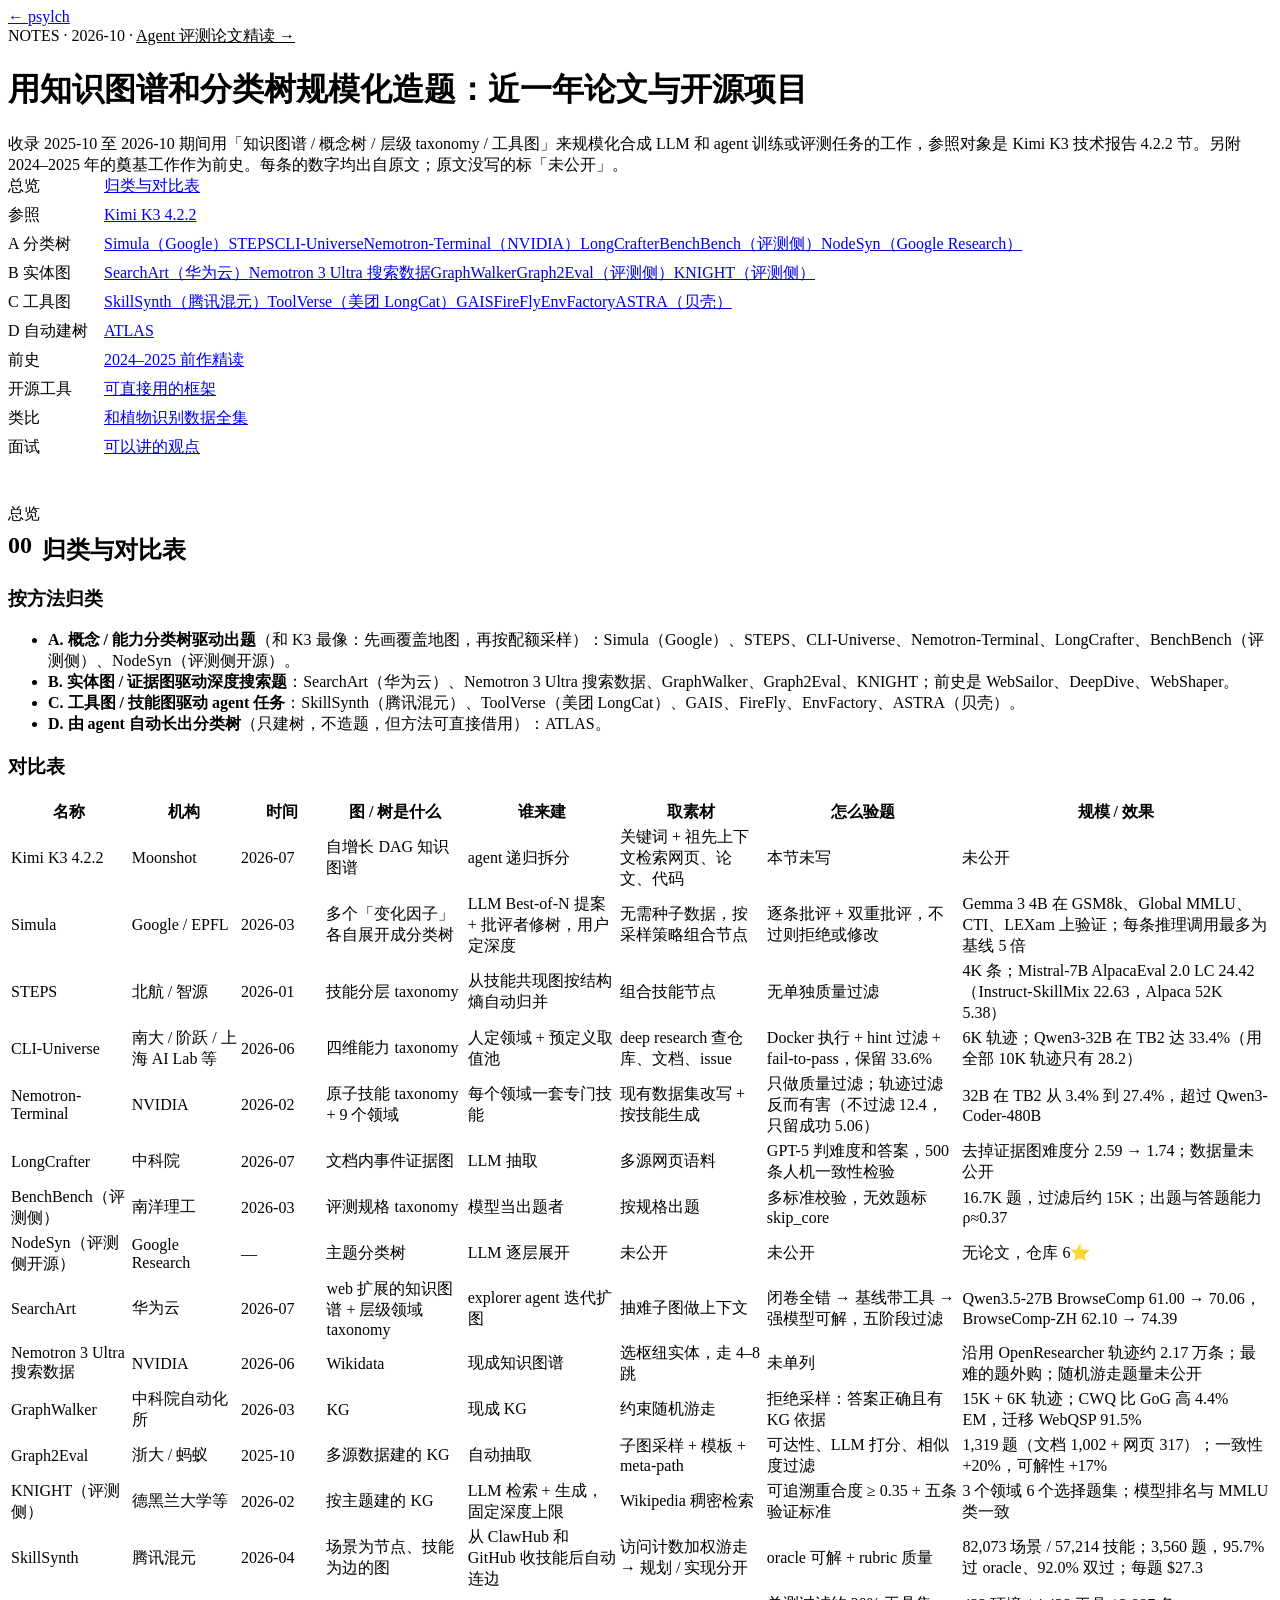
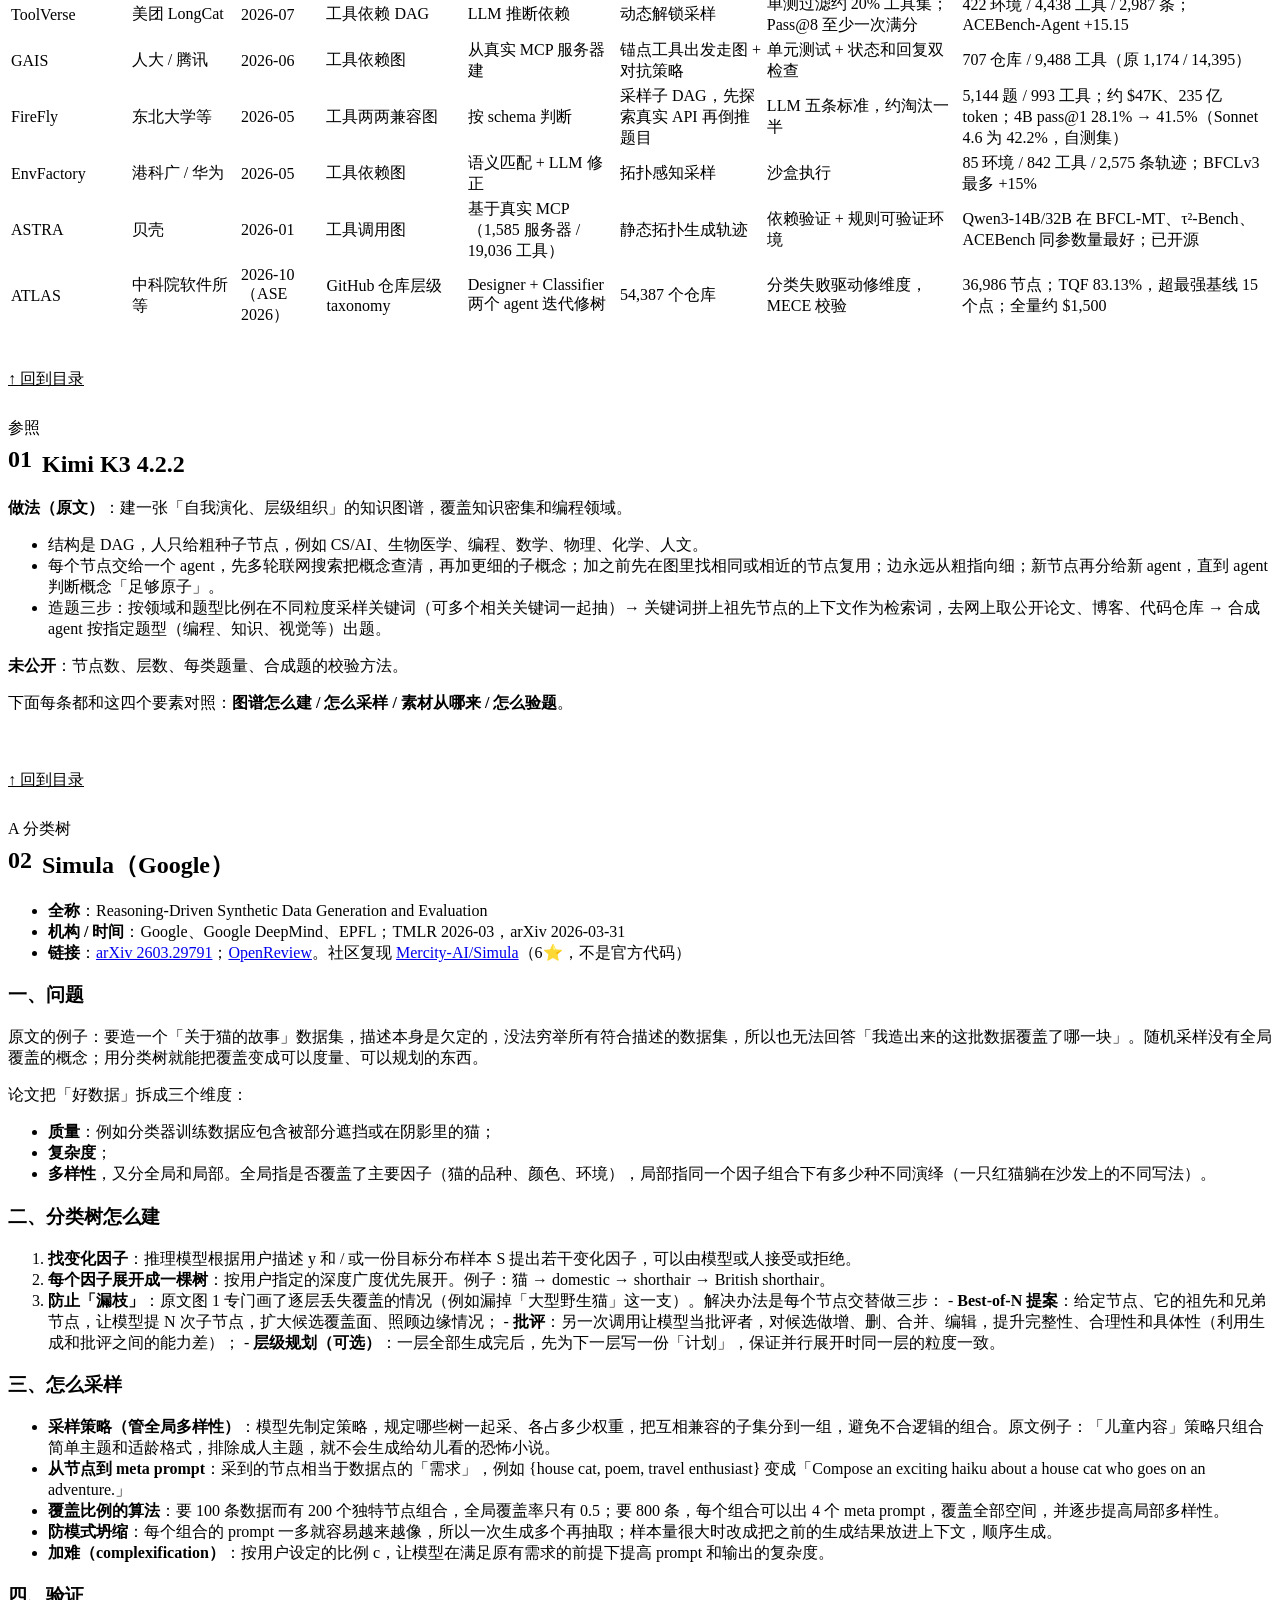
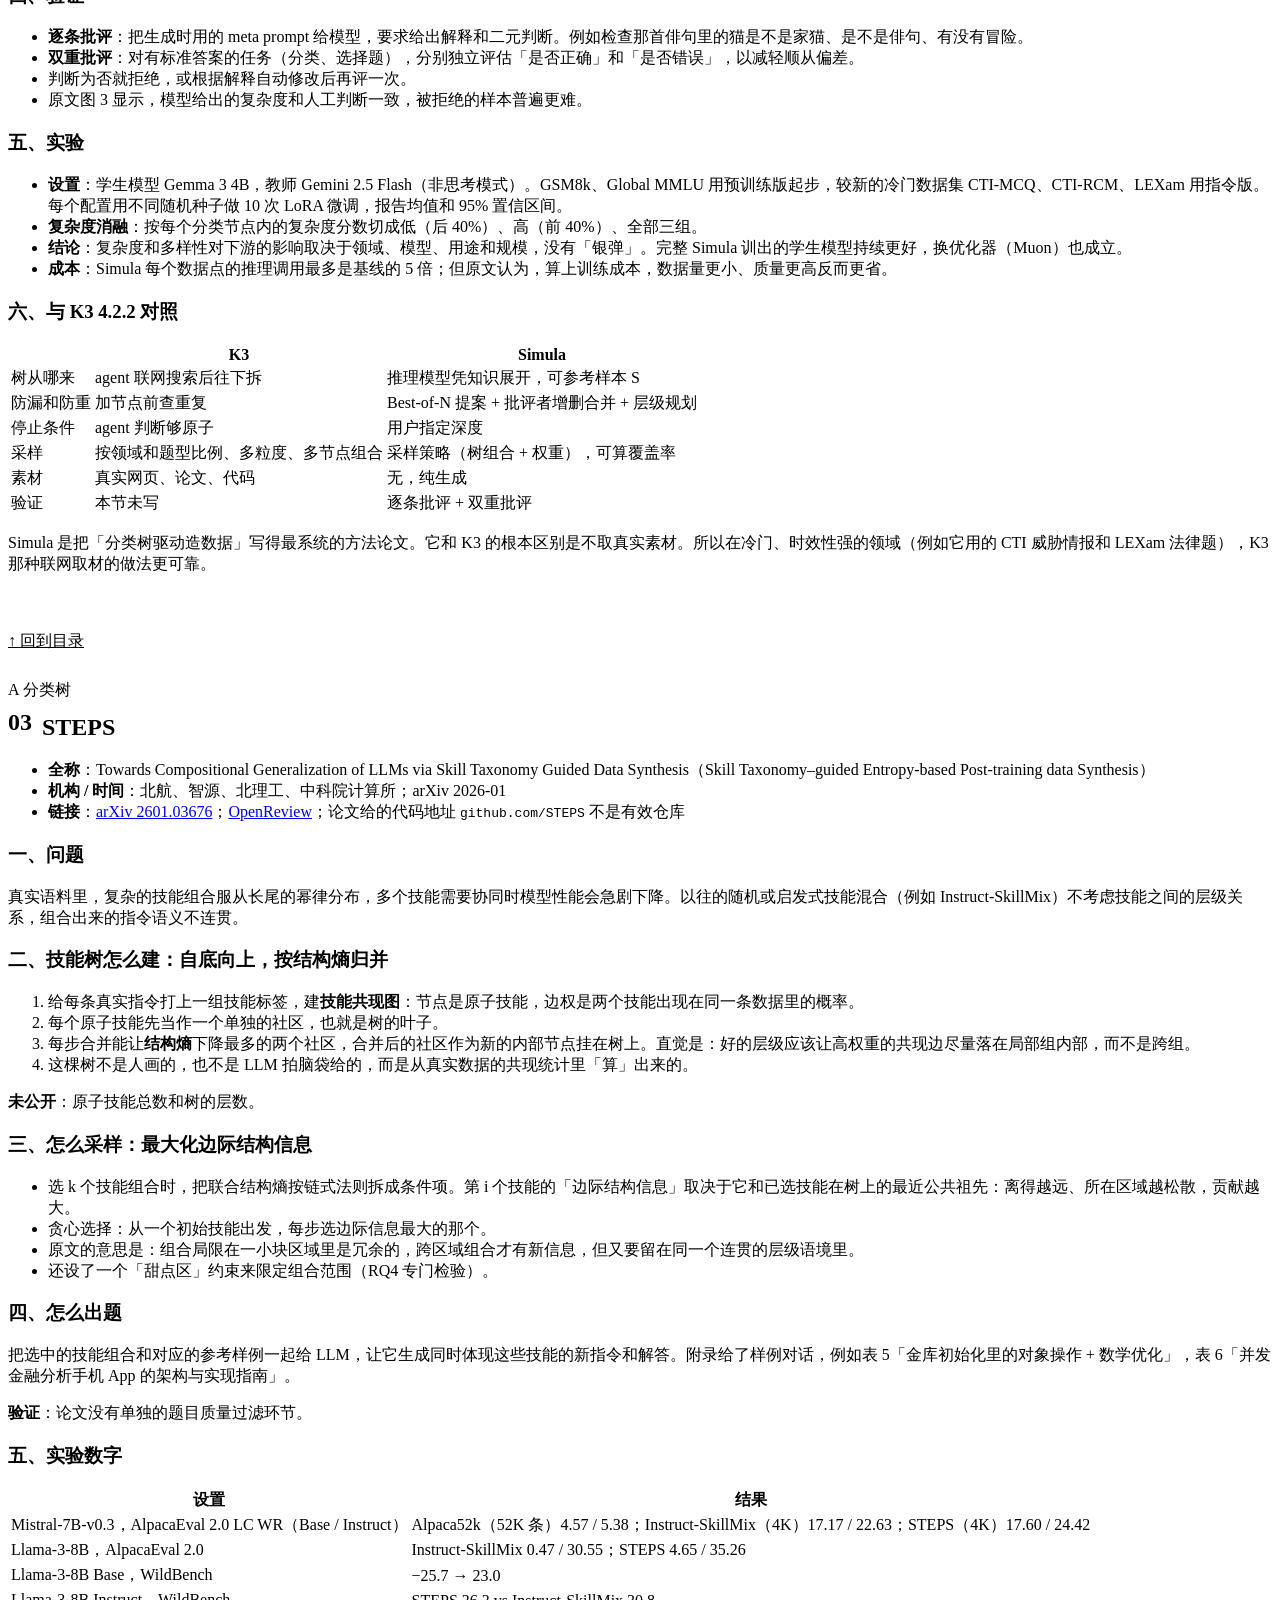
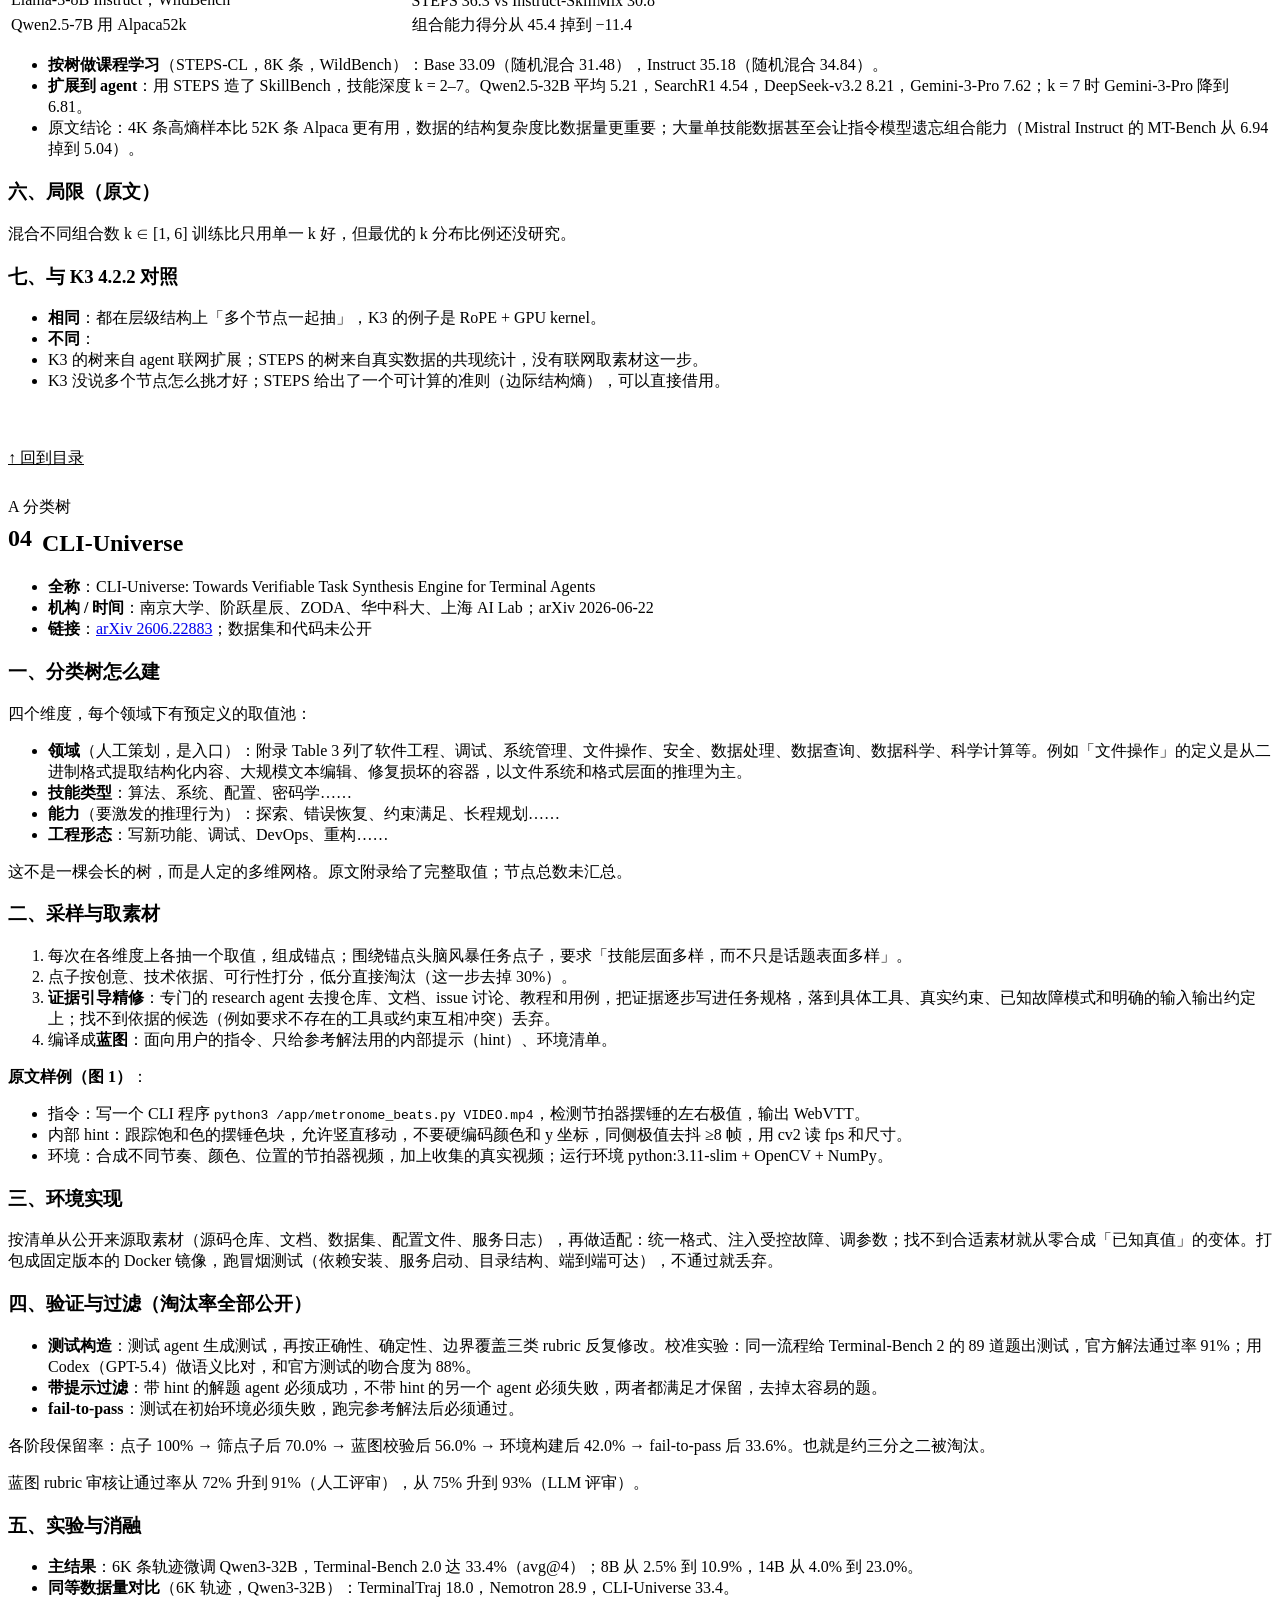
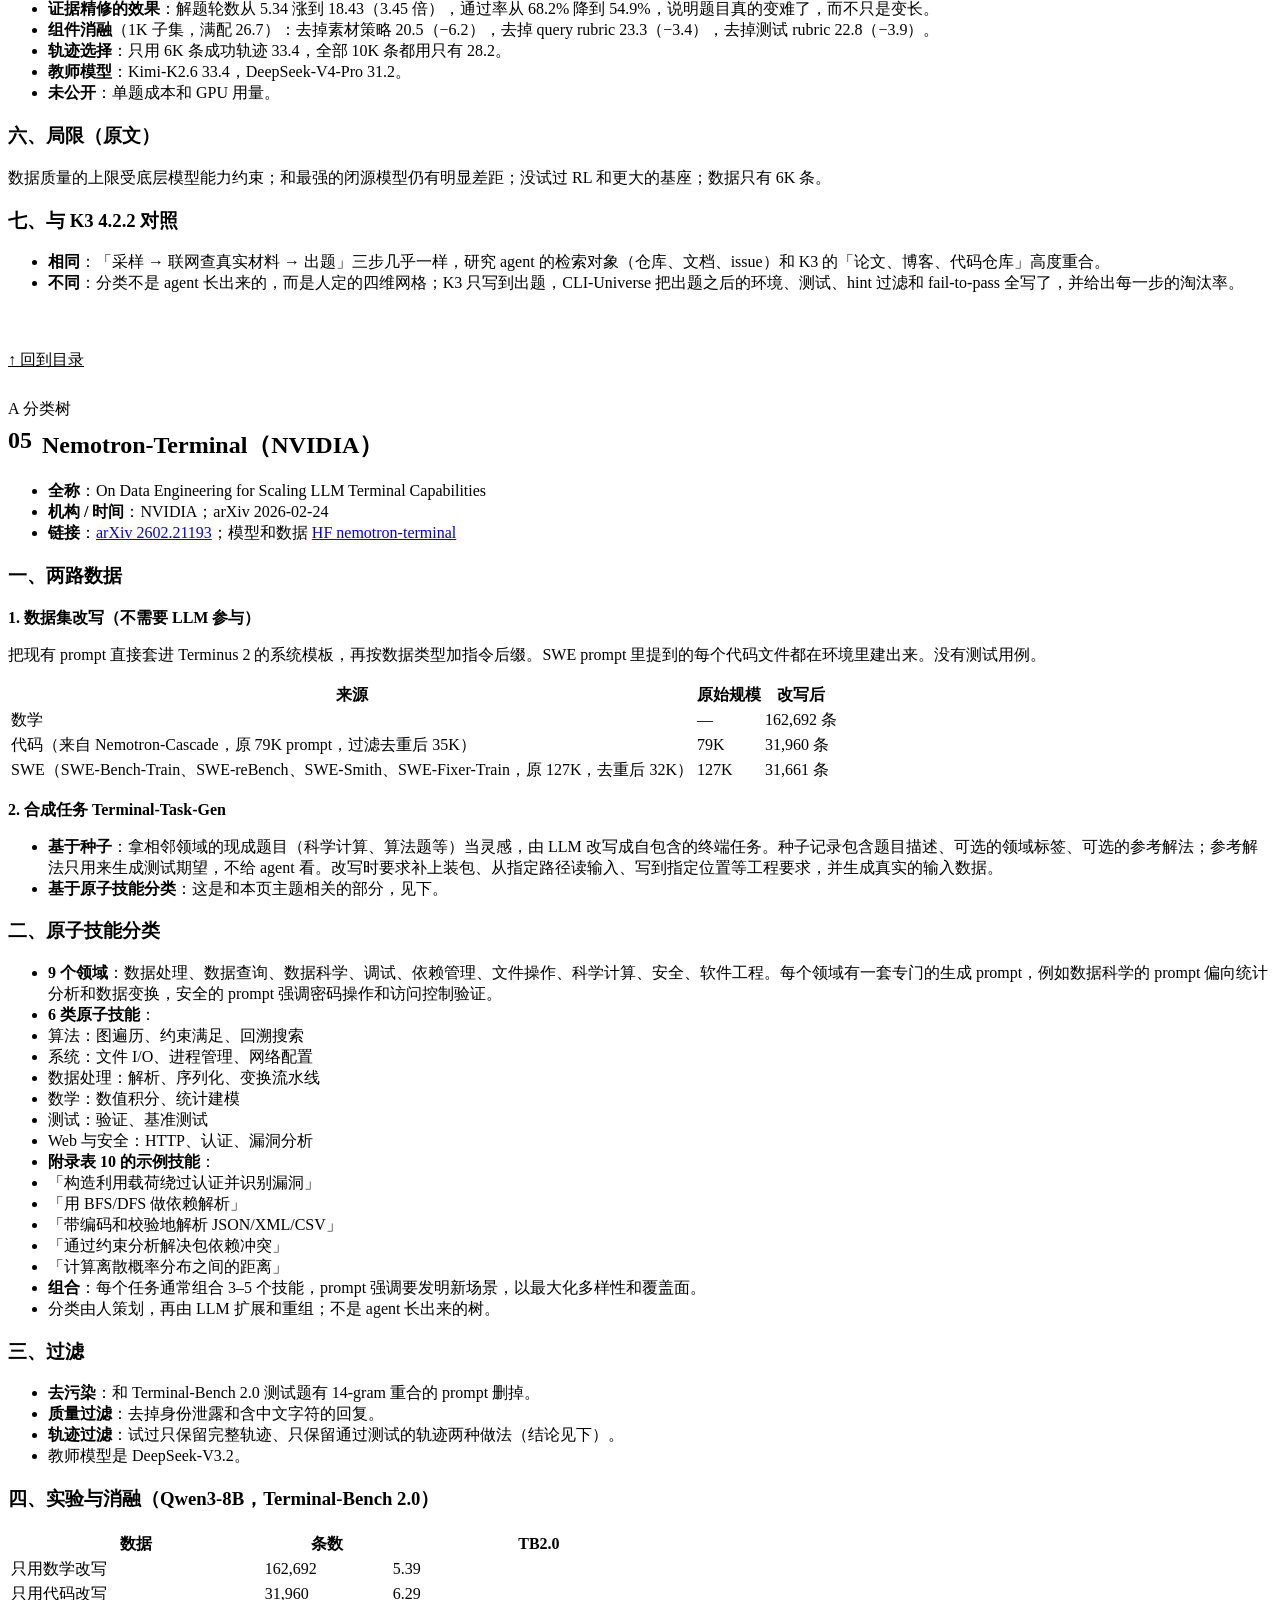
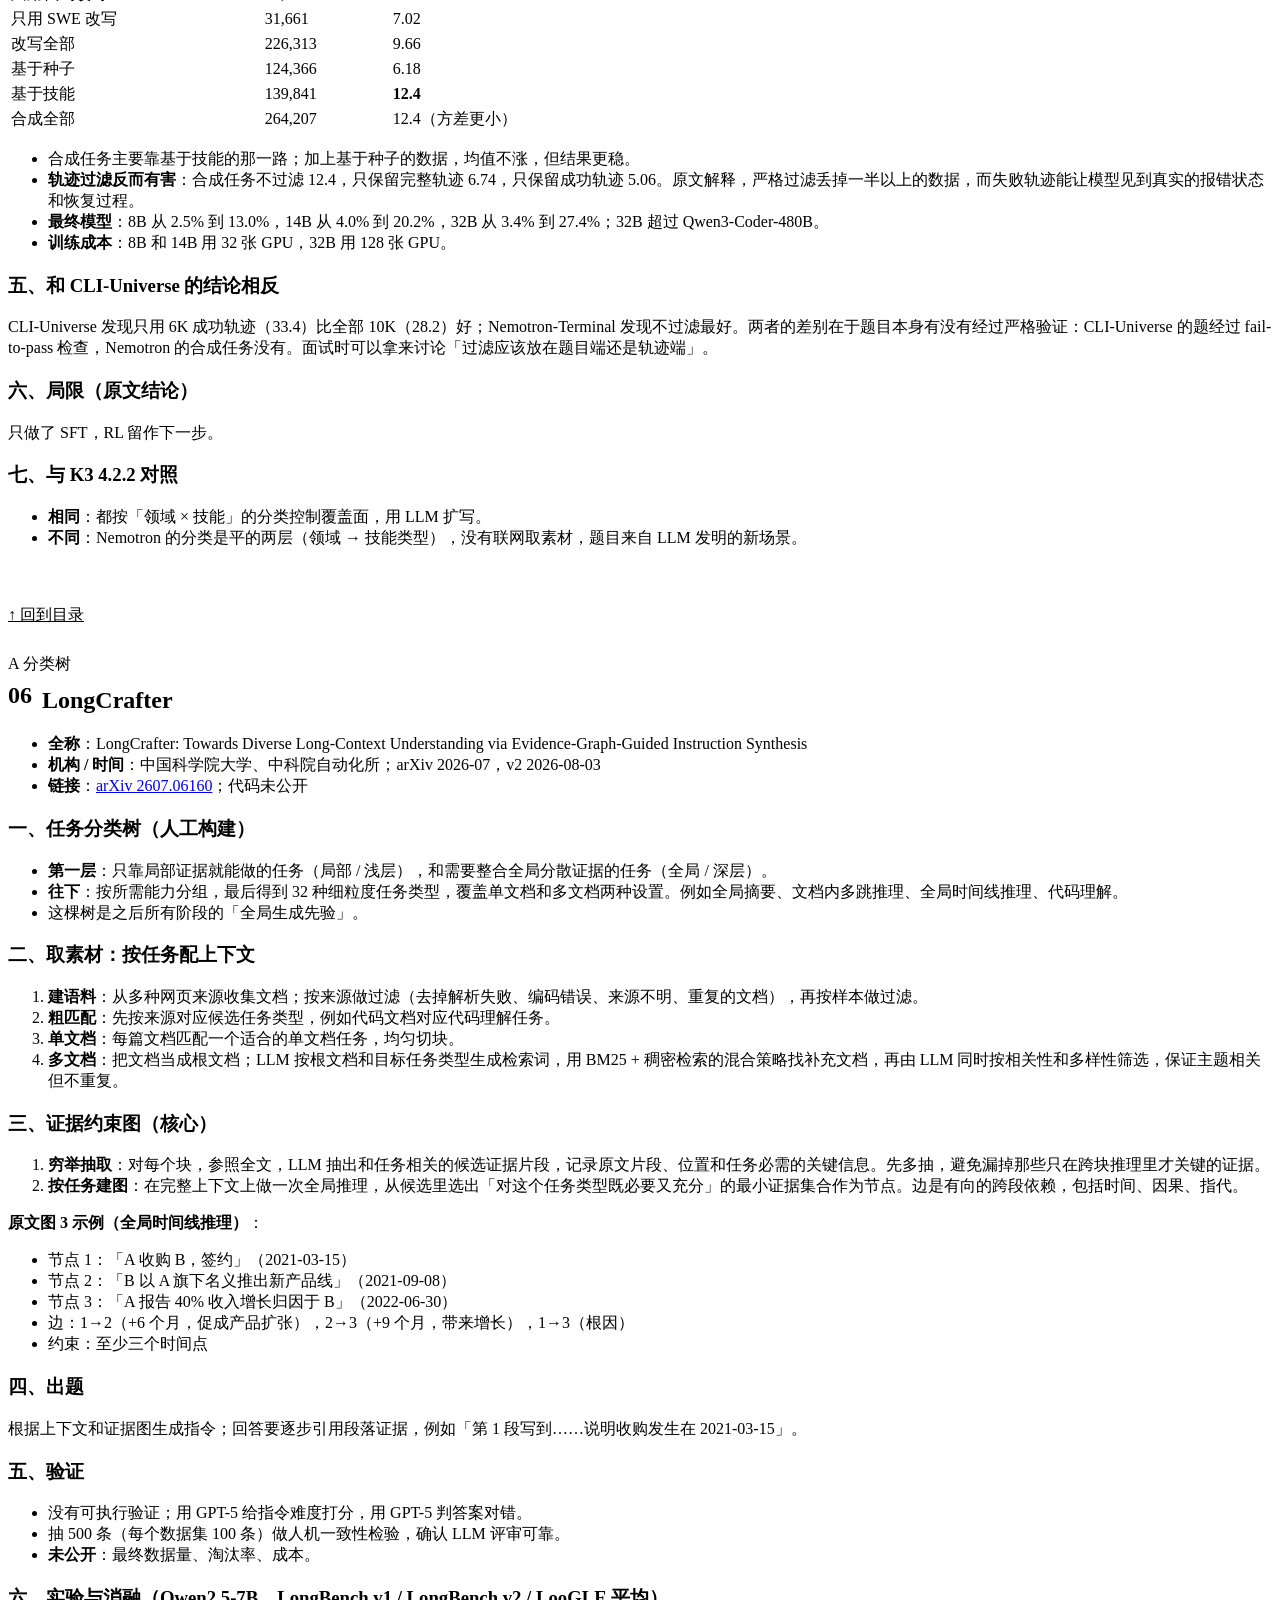
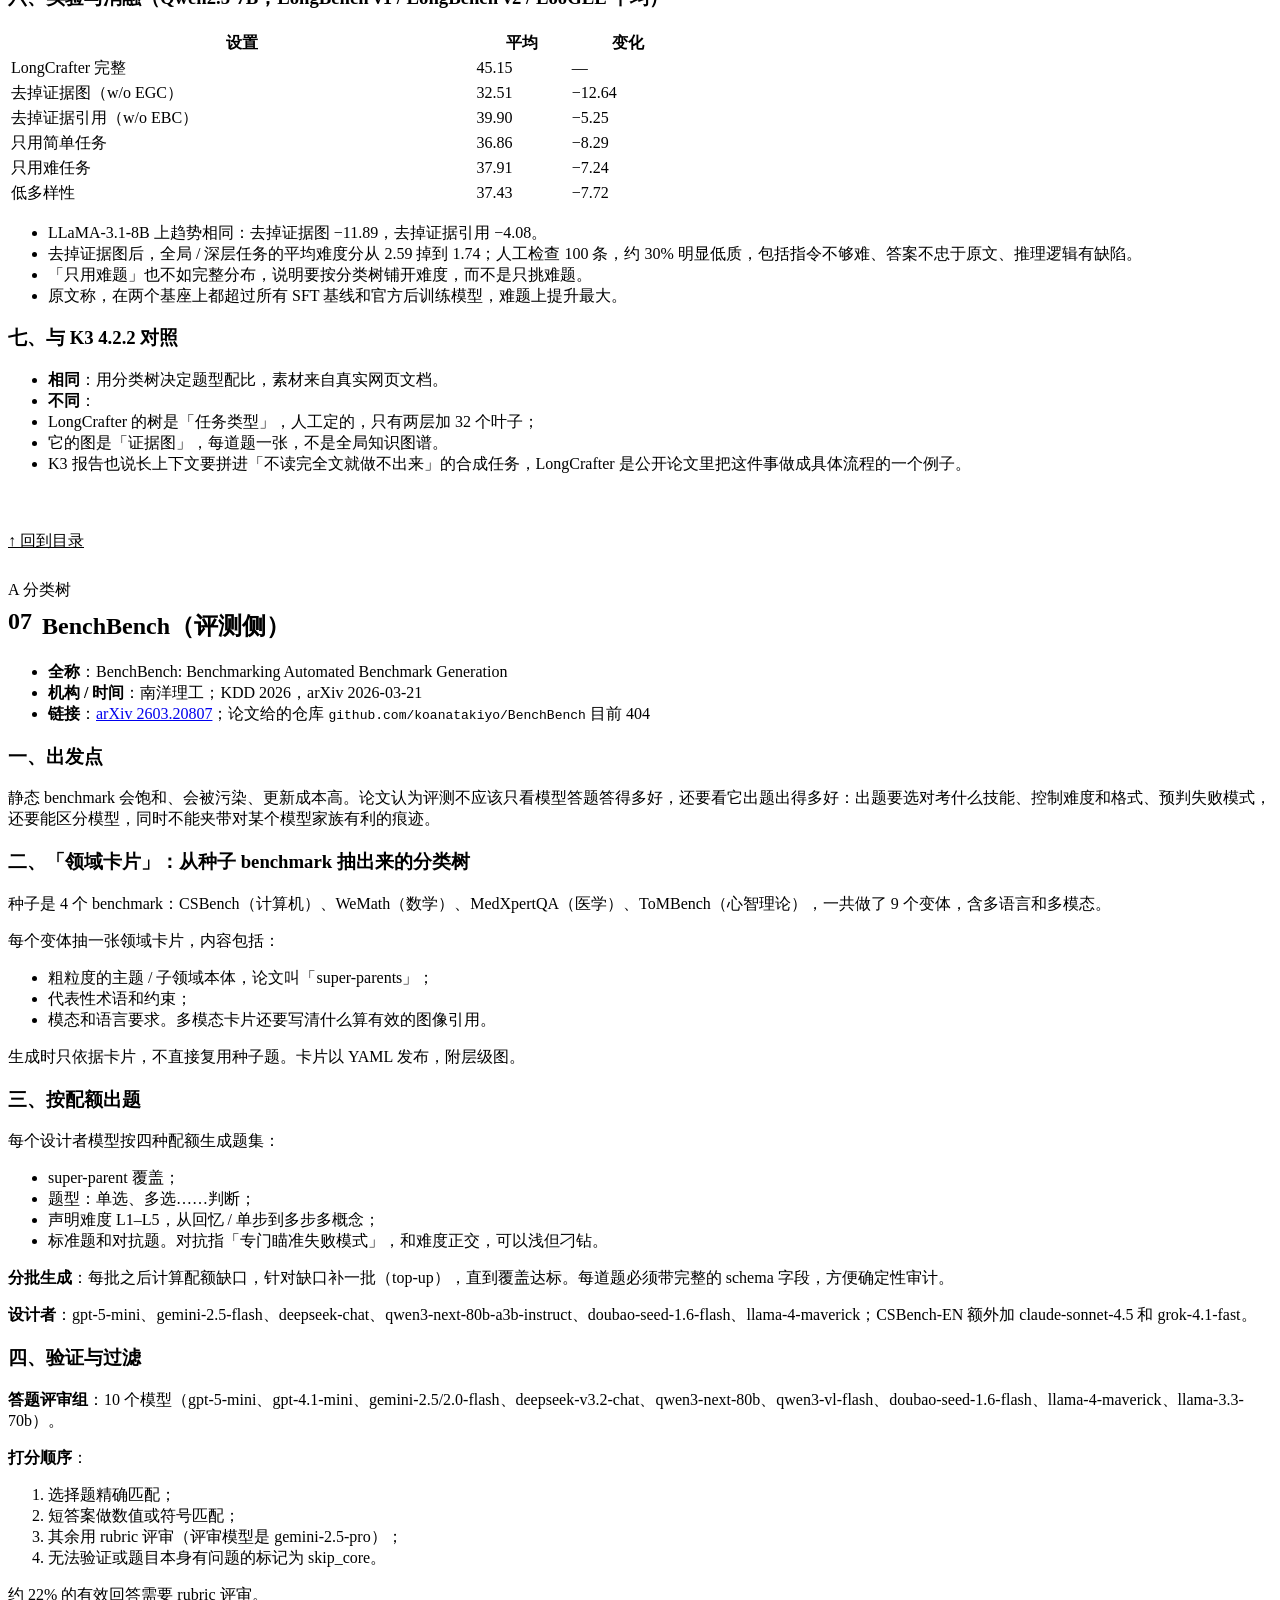
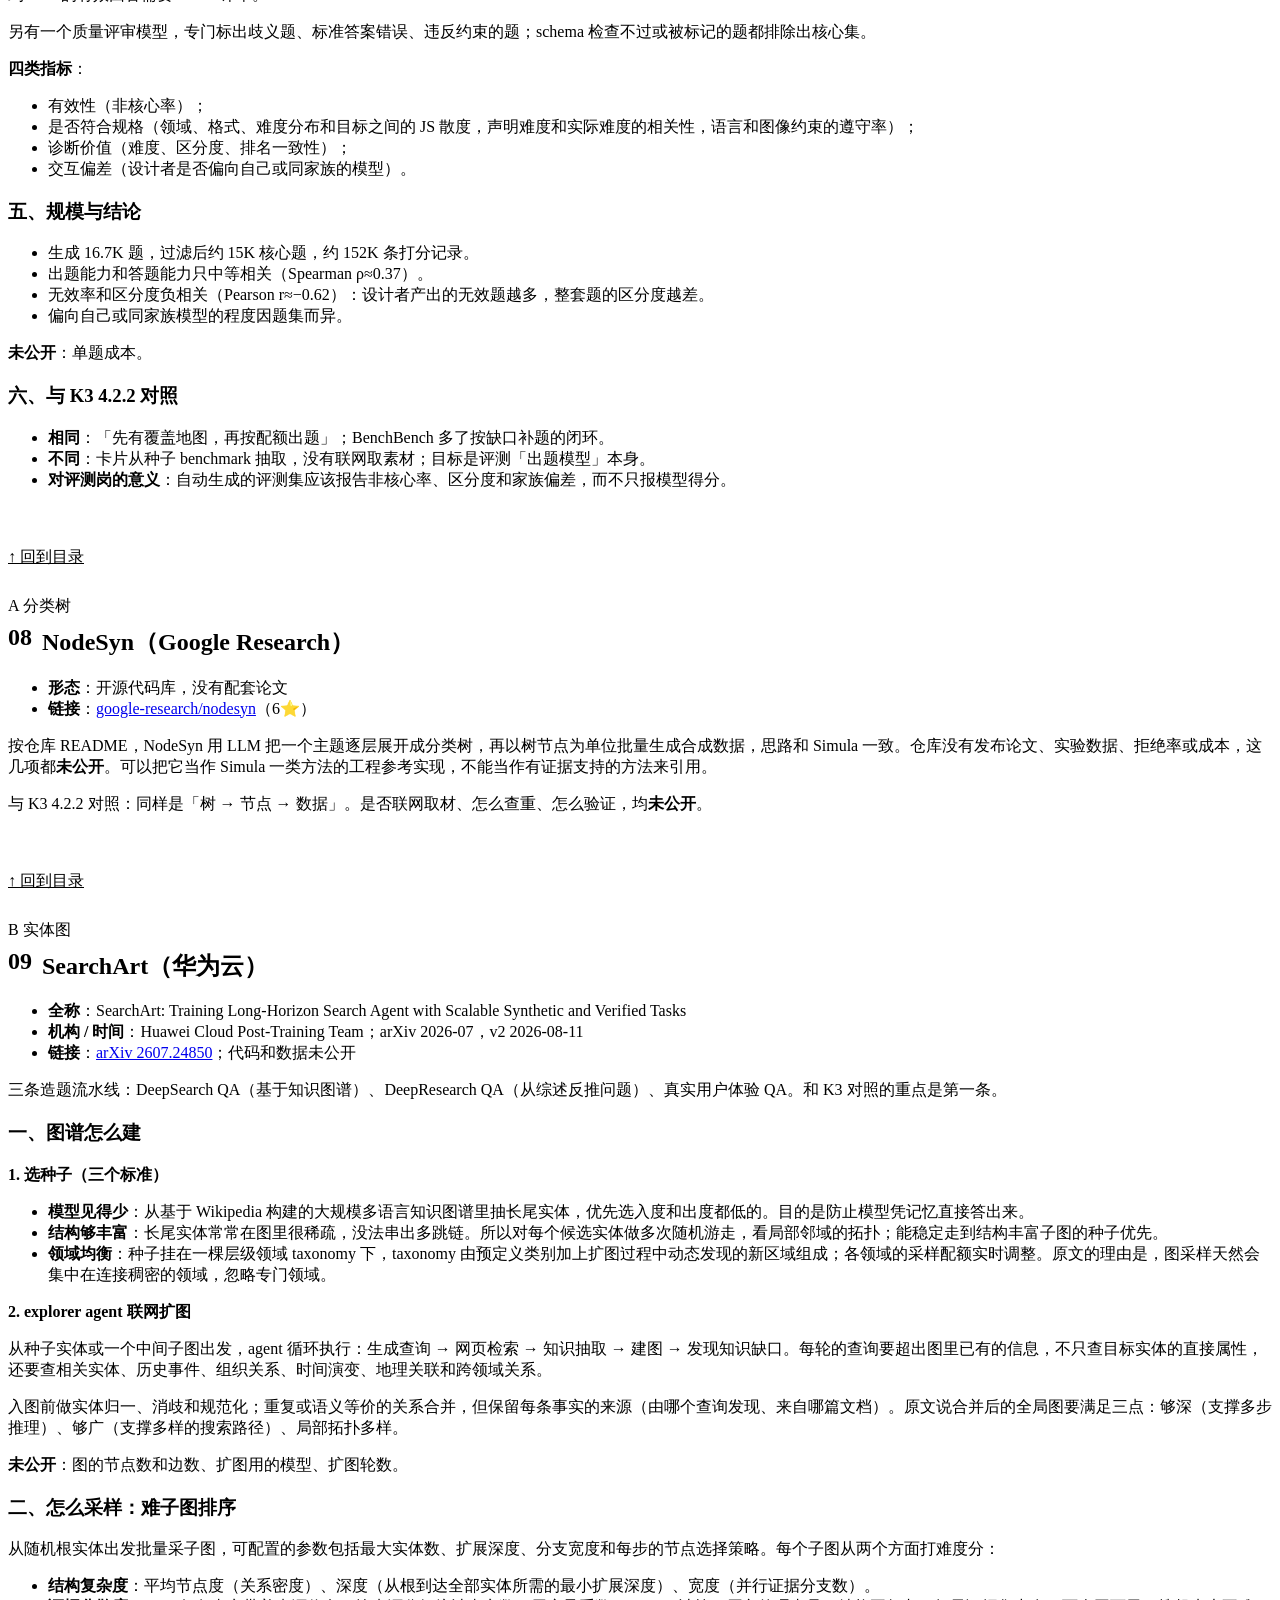
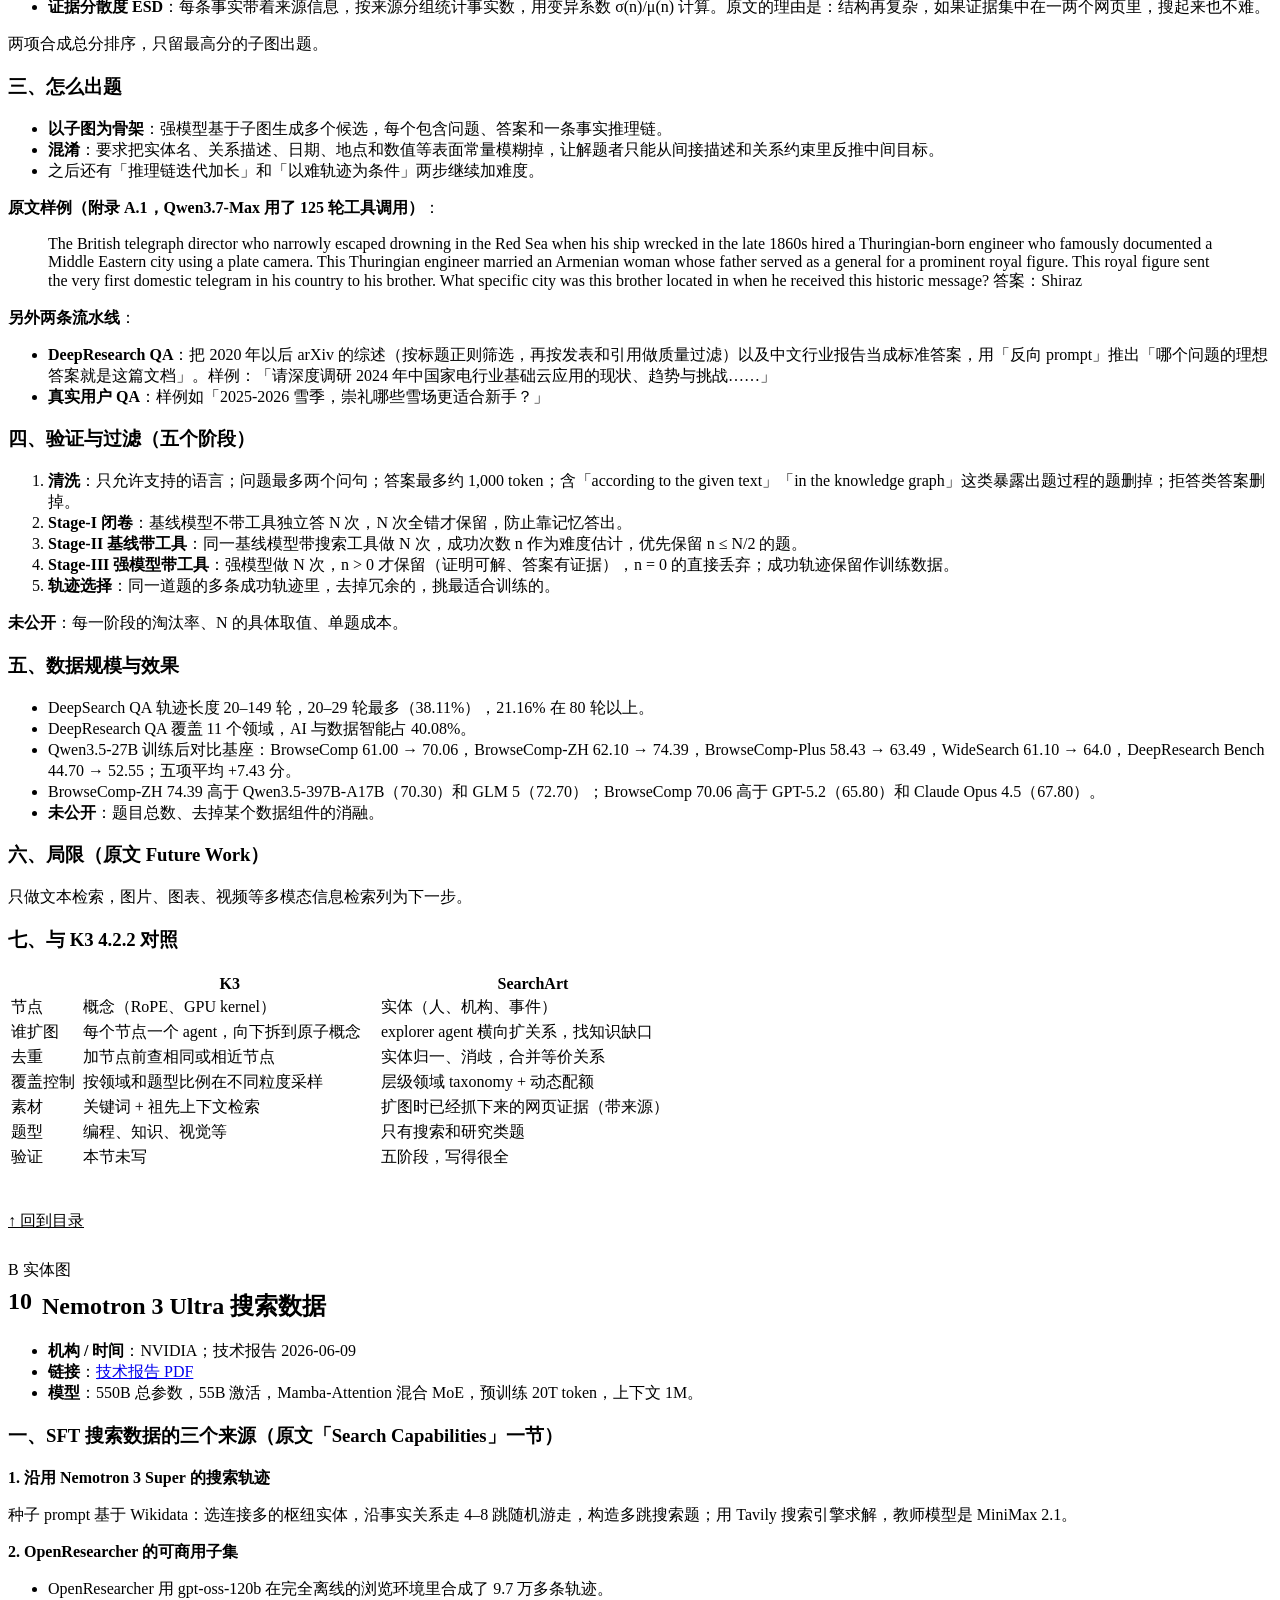
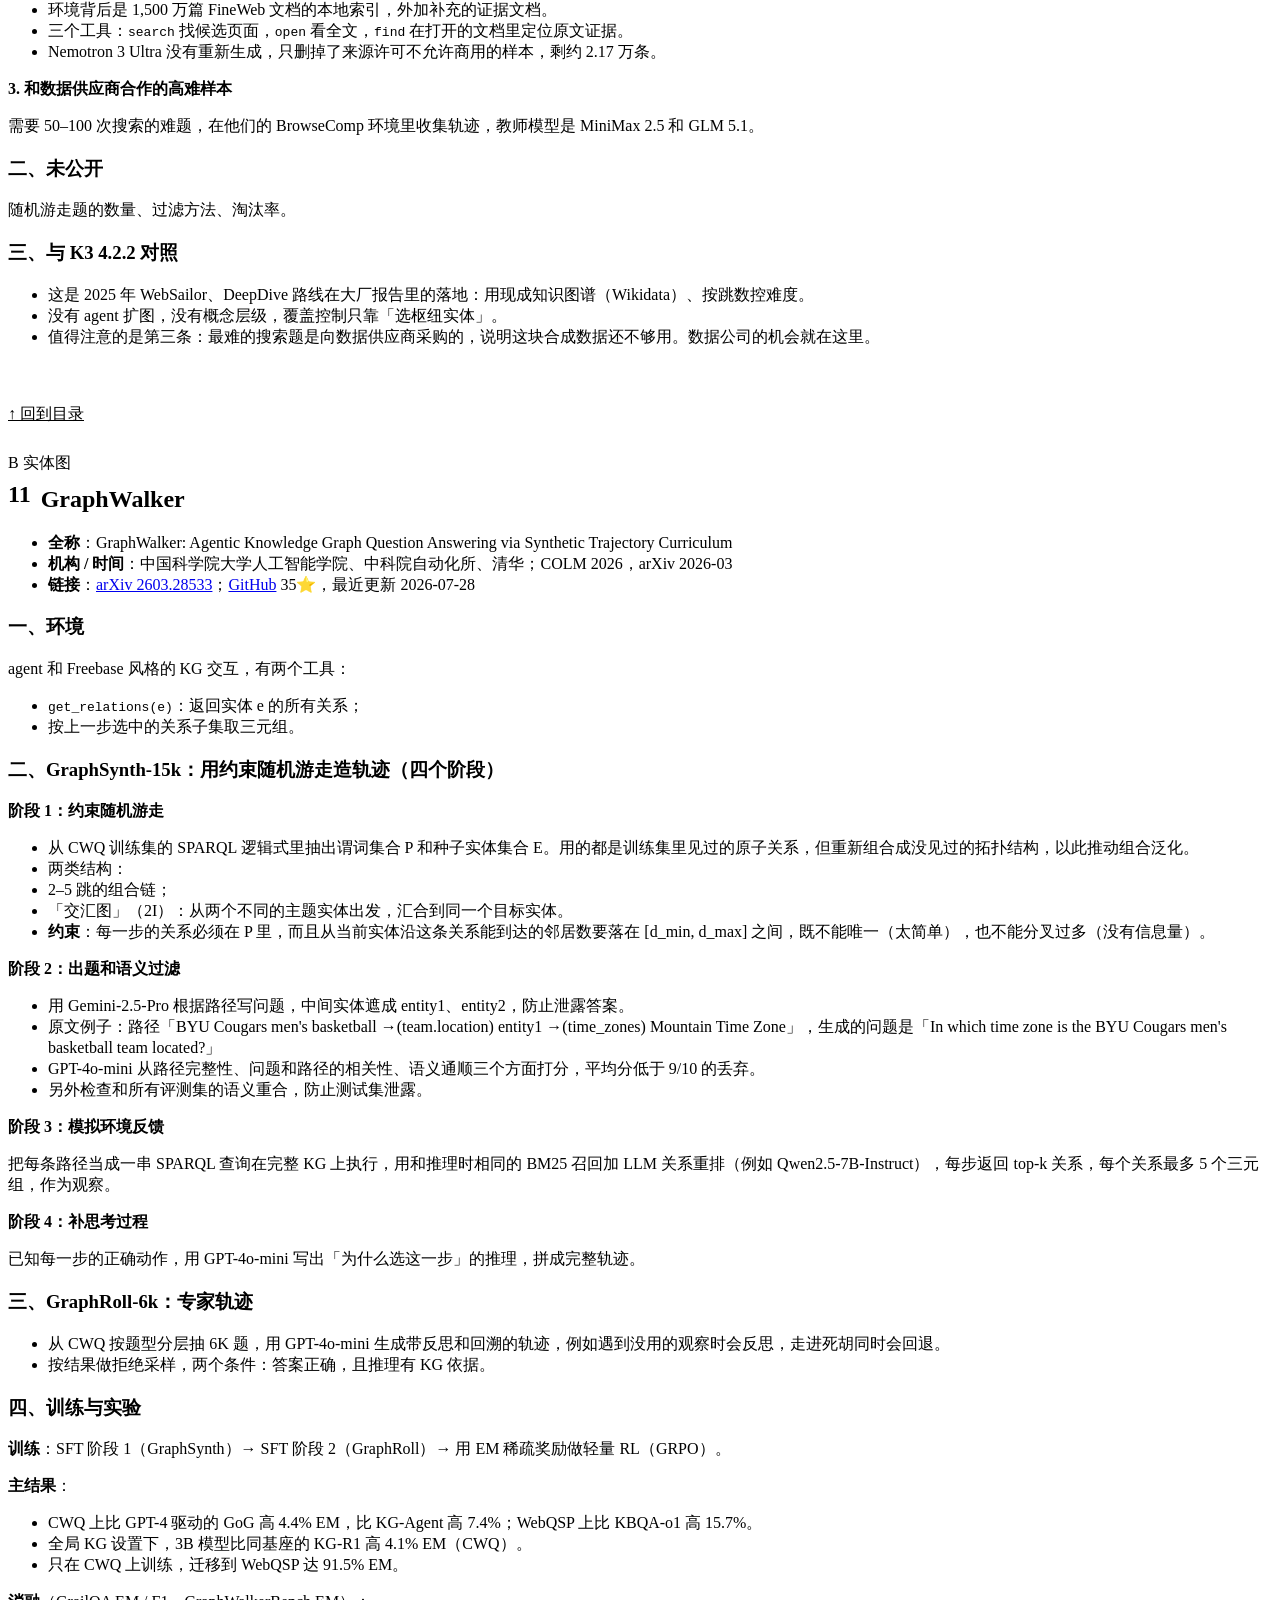
==== commit 42867bf5: "Drop leftover mono/uppercase page styles; use shared report.css" ====
--- a/kg-task-synthesis.html
+++ b/kg-task-synthesis.html
@@ -7,14 +7,14 @@
 .lead>p:last-child{margin:0}
 .tabbar{display:flex;flex-direction:column;gap:8px;padding:0 0 18px;margin:0 0 8px;border-bottom:1px solid var(--line)}
 .grp{display:flex;align-items:center;gap:12px;min-width:0}
-.gl{flex:0 0 auto;min-width:84px;font:11px/1.6 var(--mono);letter-spacing:.14em;text-transform:uppercase;color:var(--mute)}
+.gl{flex:0 0 auto;min-width:84px;font:500 11px/1.6 var(--sans);color:var(--mute)}
 .tabbar .tabs{margin:0;min-width:0}
 @media(min-width:561px){.tabbar .tabs{flex-wrap:wrap;width:auto;border-radius:18px}}
 @media(max-width:560px){.grp{flex-direction:column;align-items:flex-start;gap:4px}.gl{min-width:0}}
 .panel>.meta{margin-top:28px}
 .report .panel>h2{margin-top:.3em;padding-top:0;border-top:0}
-.report h2 .no{margin-right:10px;font:13px var(--mono);letter-spacing:.1em;color:var(--faint);vertical-align:.2em}
-.totop{display:inline-block;margin-top:40px;font:11px var(--mono);letter-spacing:.14em;color:var(--mute)!important;border:0!important}
+.report h2 .no{margin-right:10px;font:500 13px var(--sans);color:var(--faint);vertical-align:.2em}
+.totop{display:inline-block;margin-top:40px;font:500 11px var(--sans);color:var(--mute)!important;border:0!important}
 .art td:first-child{color:var(--ink)}
 .art .table-wrap>table{min-width:680px}
 .art blockquote p{margin:6px 0}
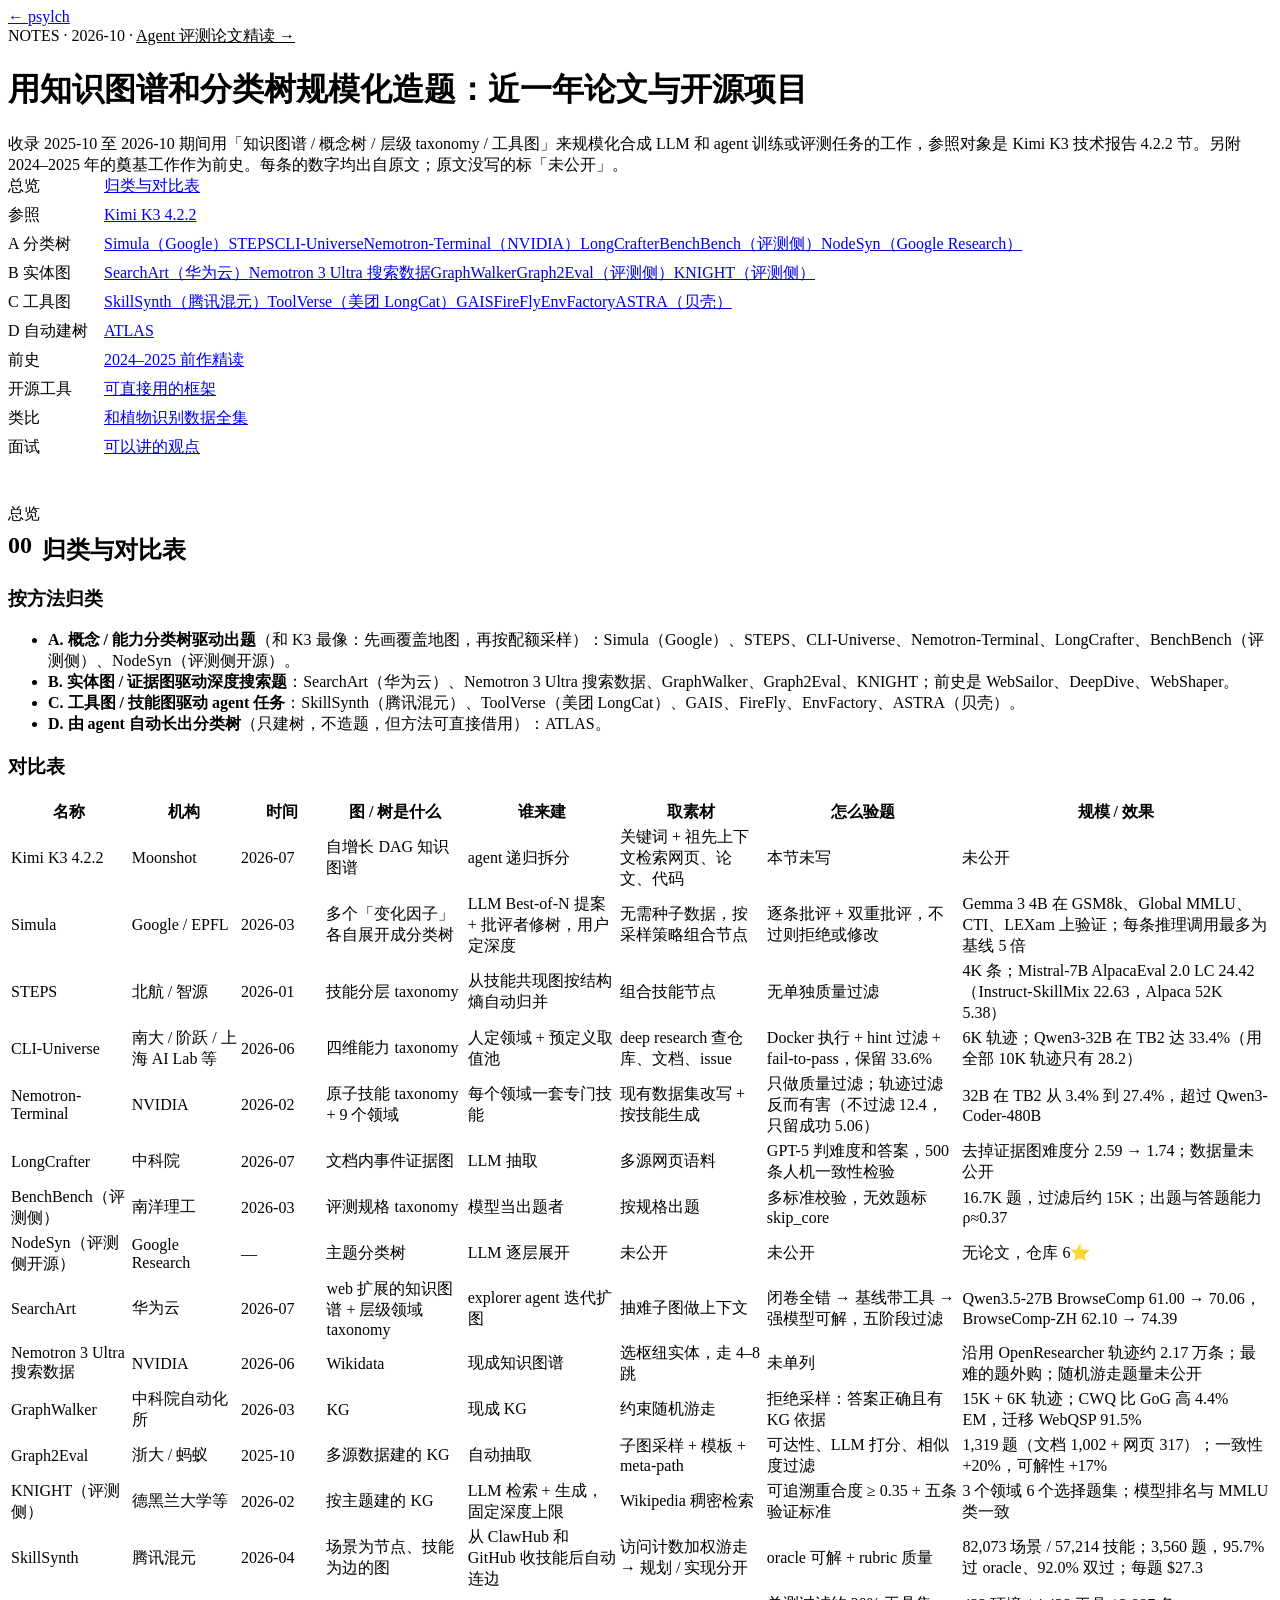
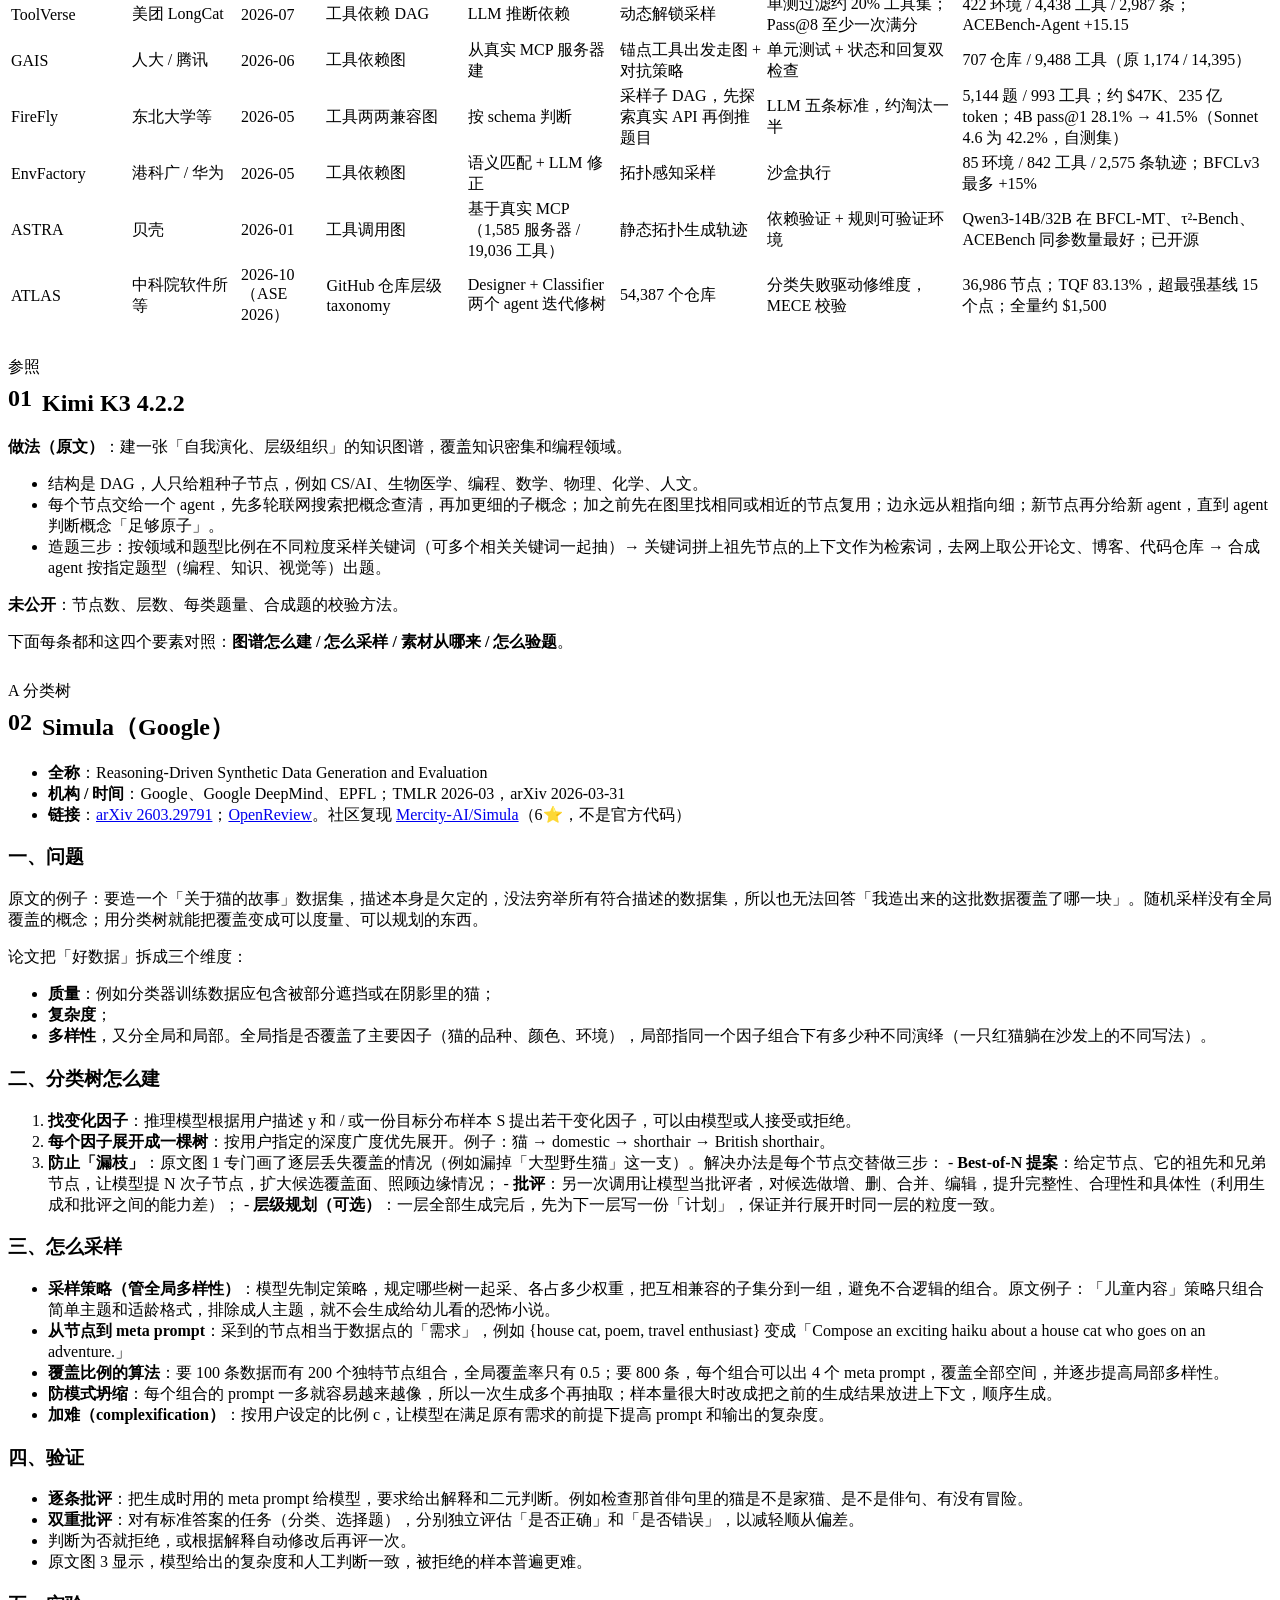
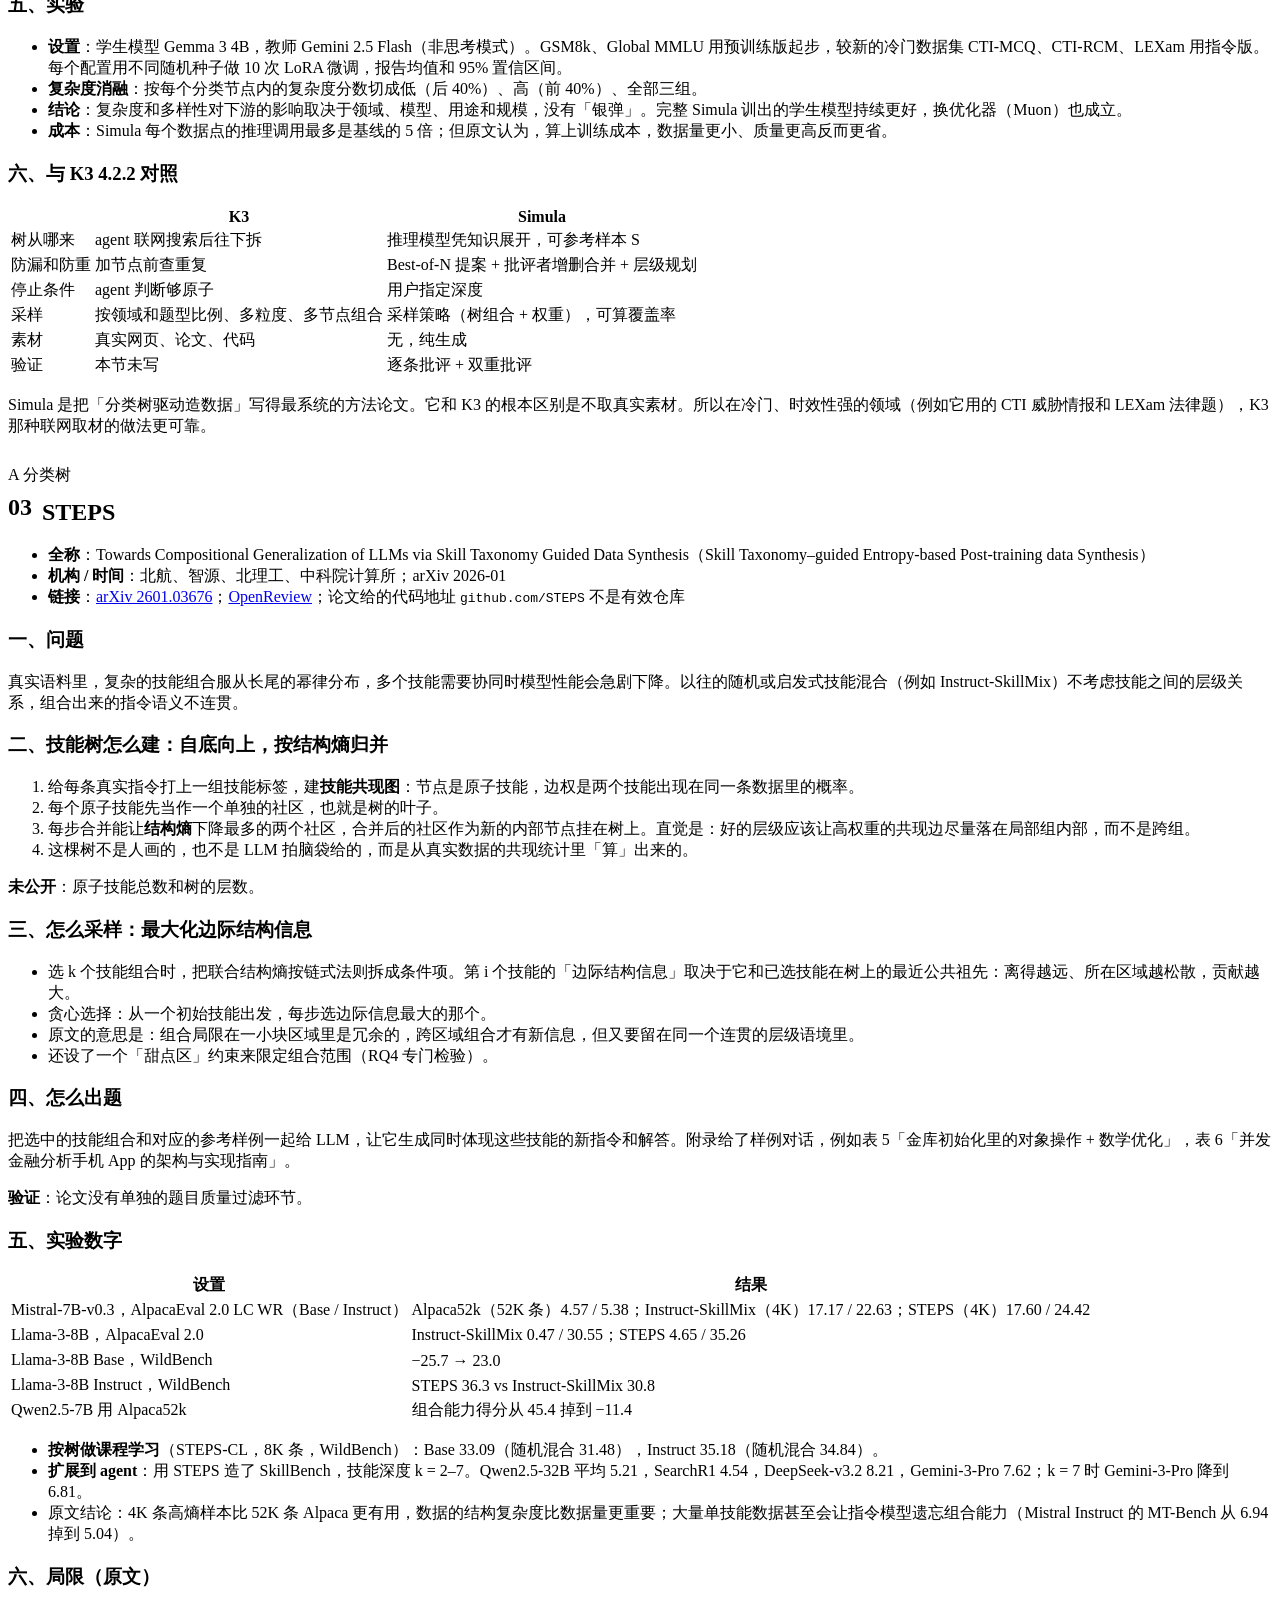
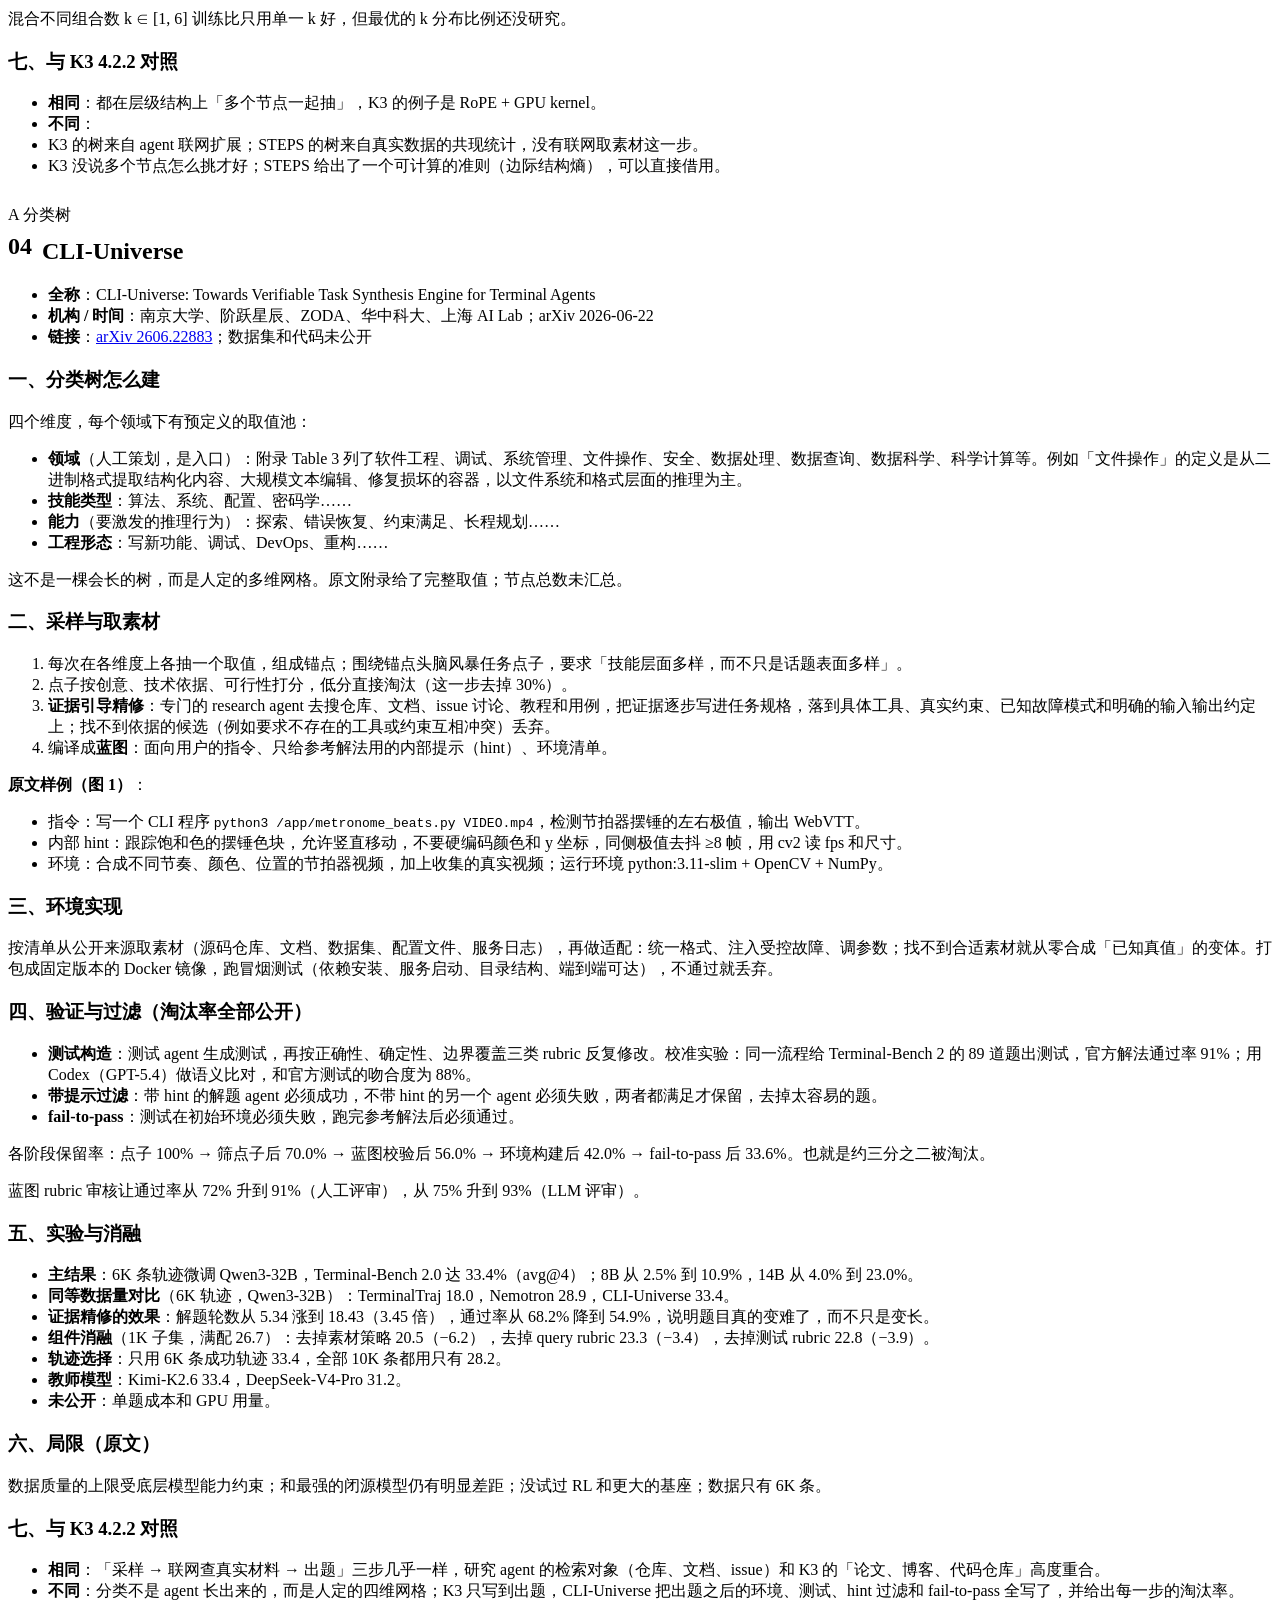
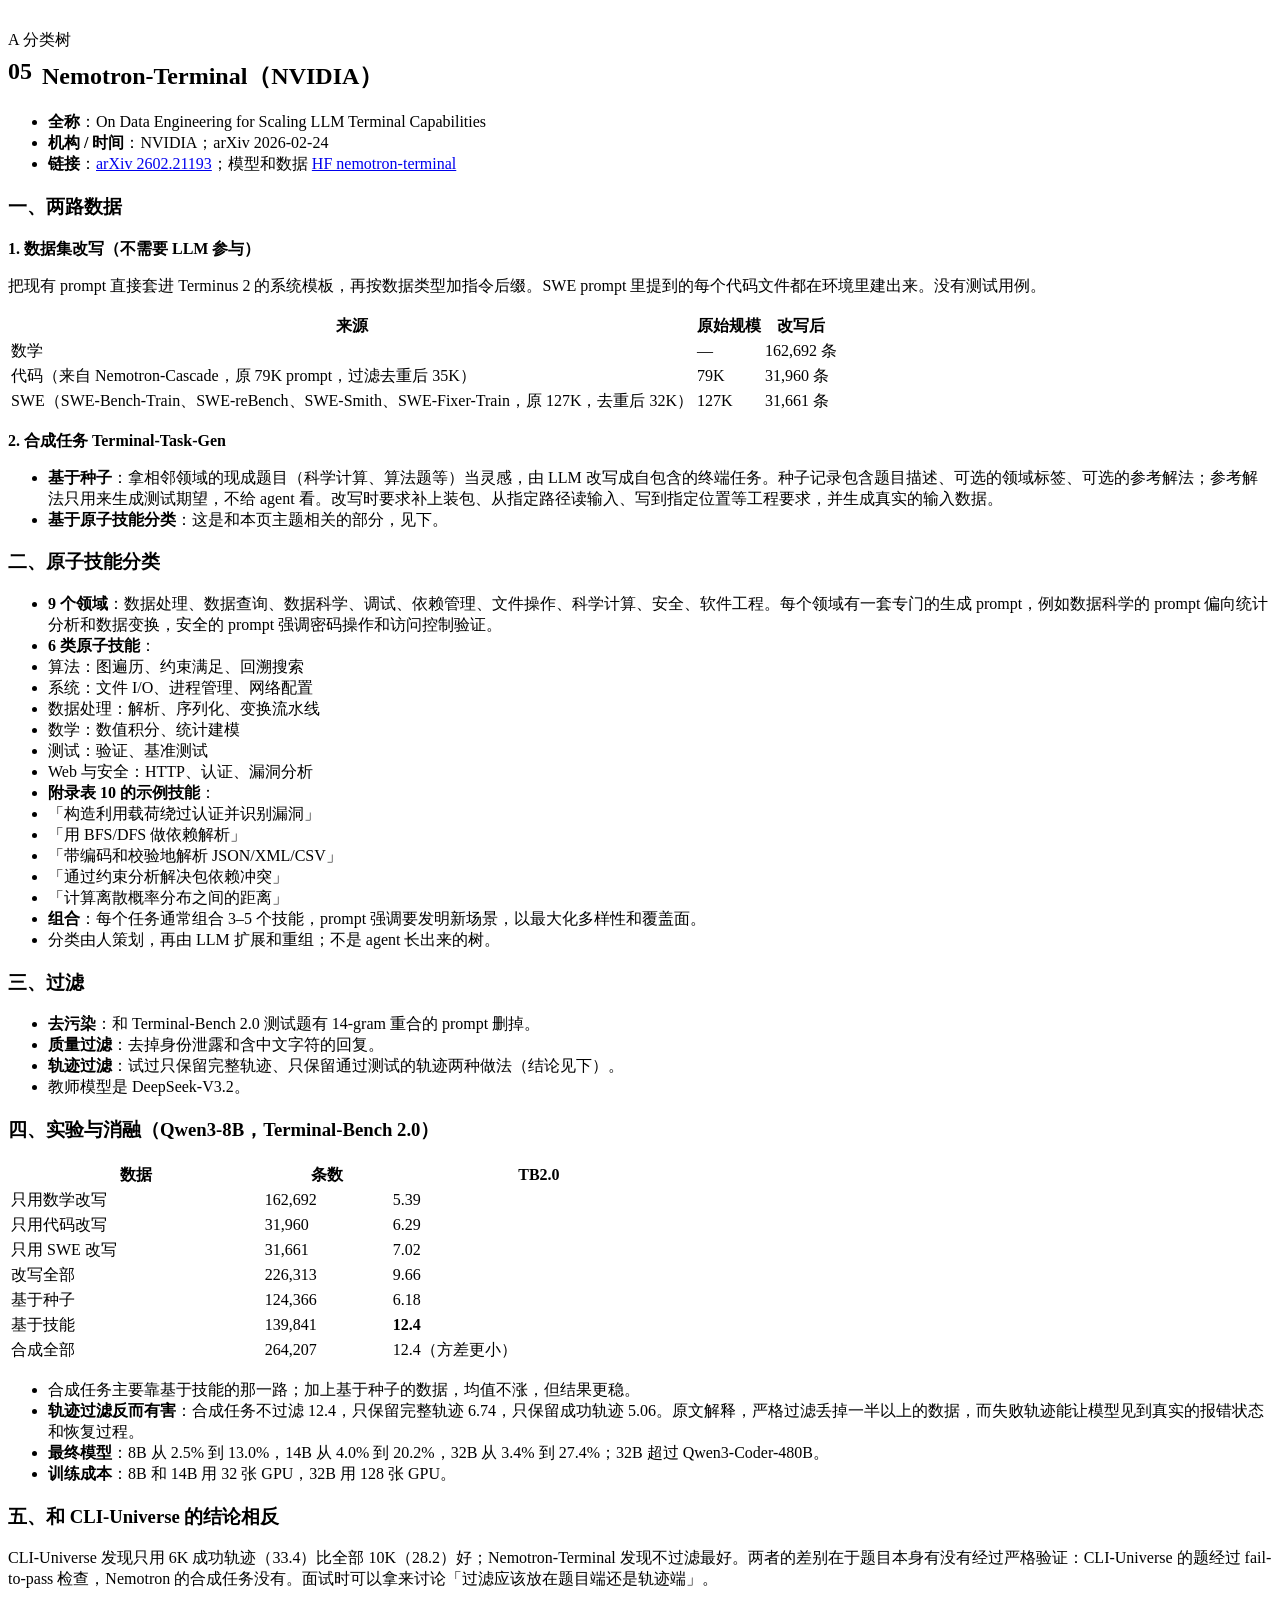
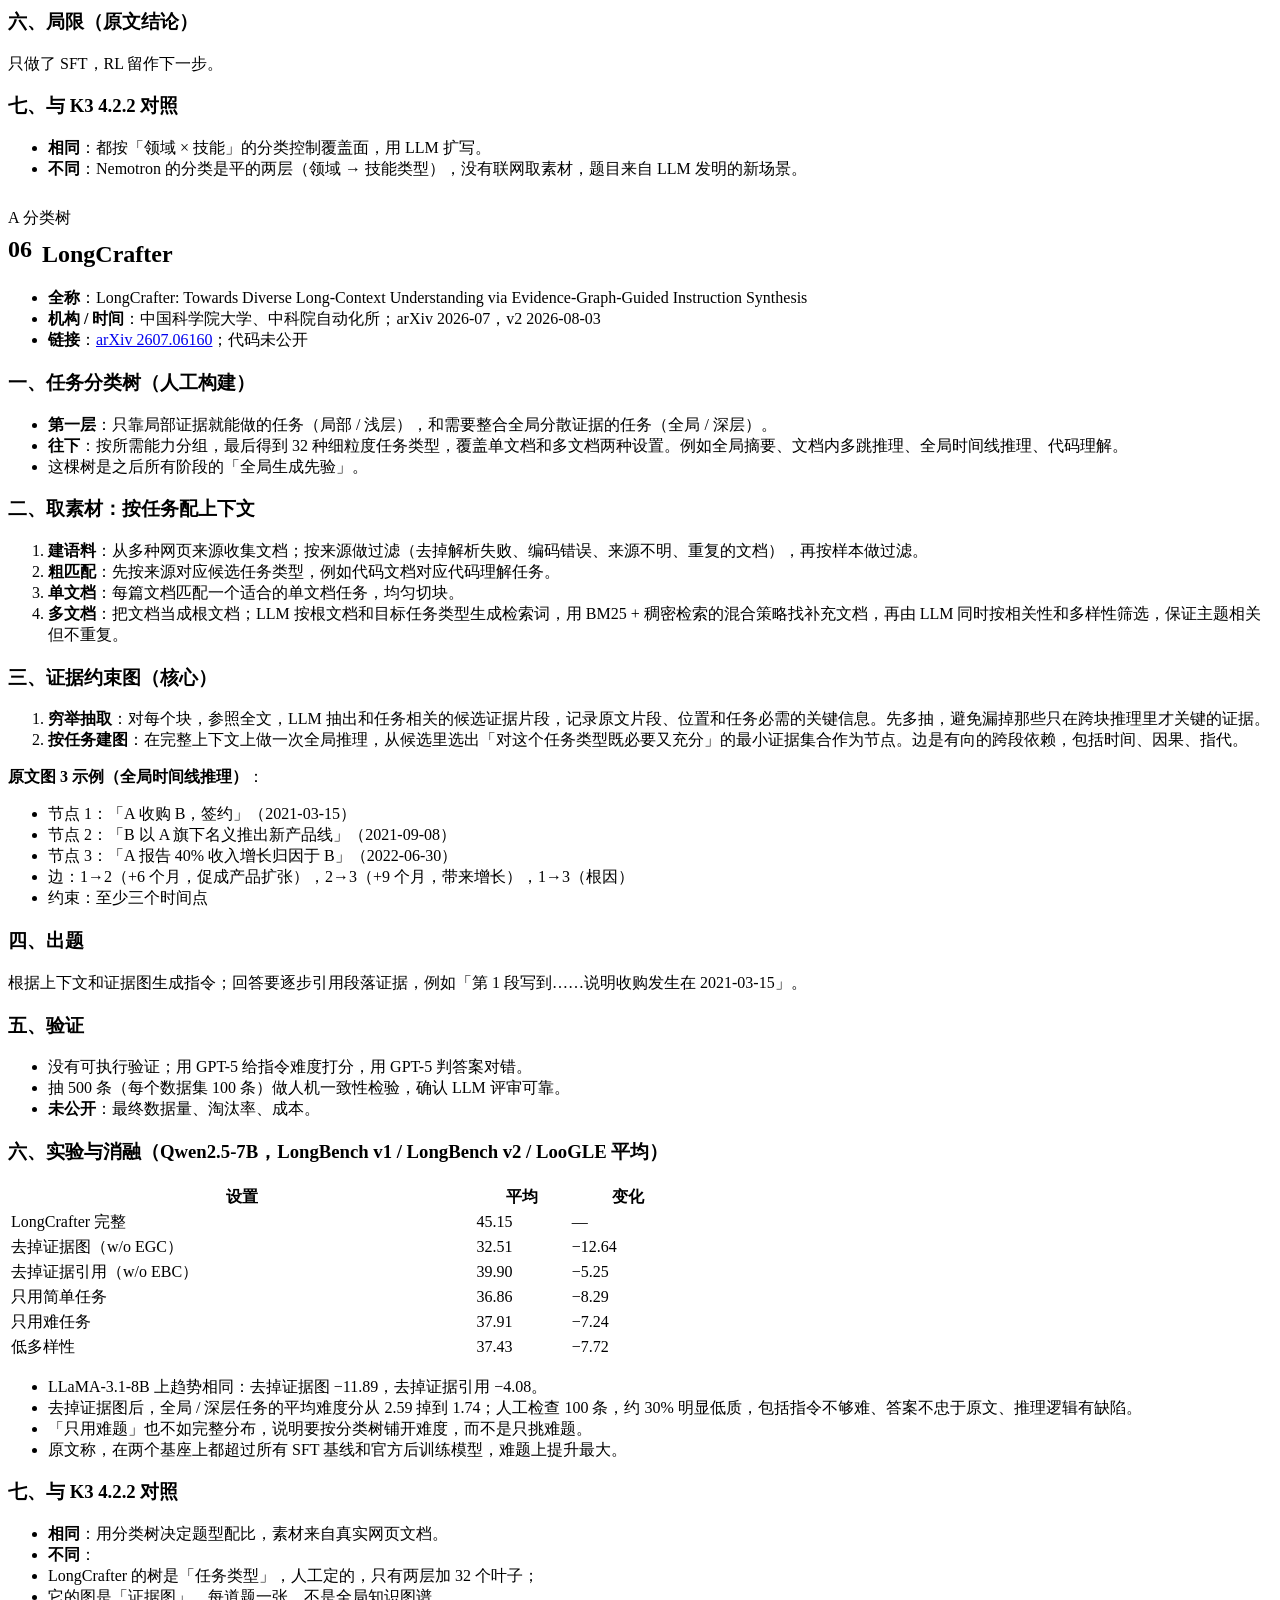
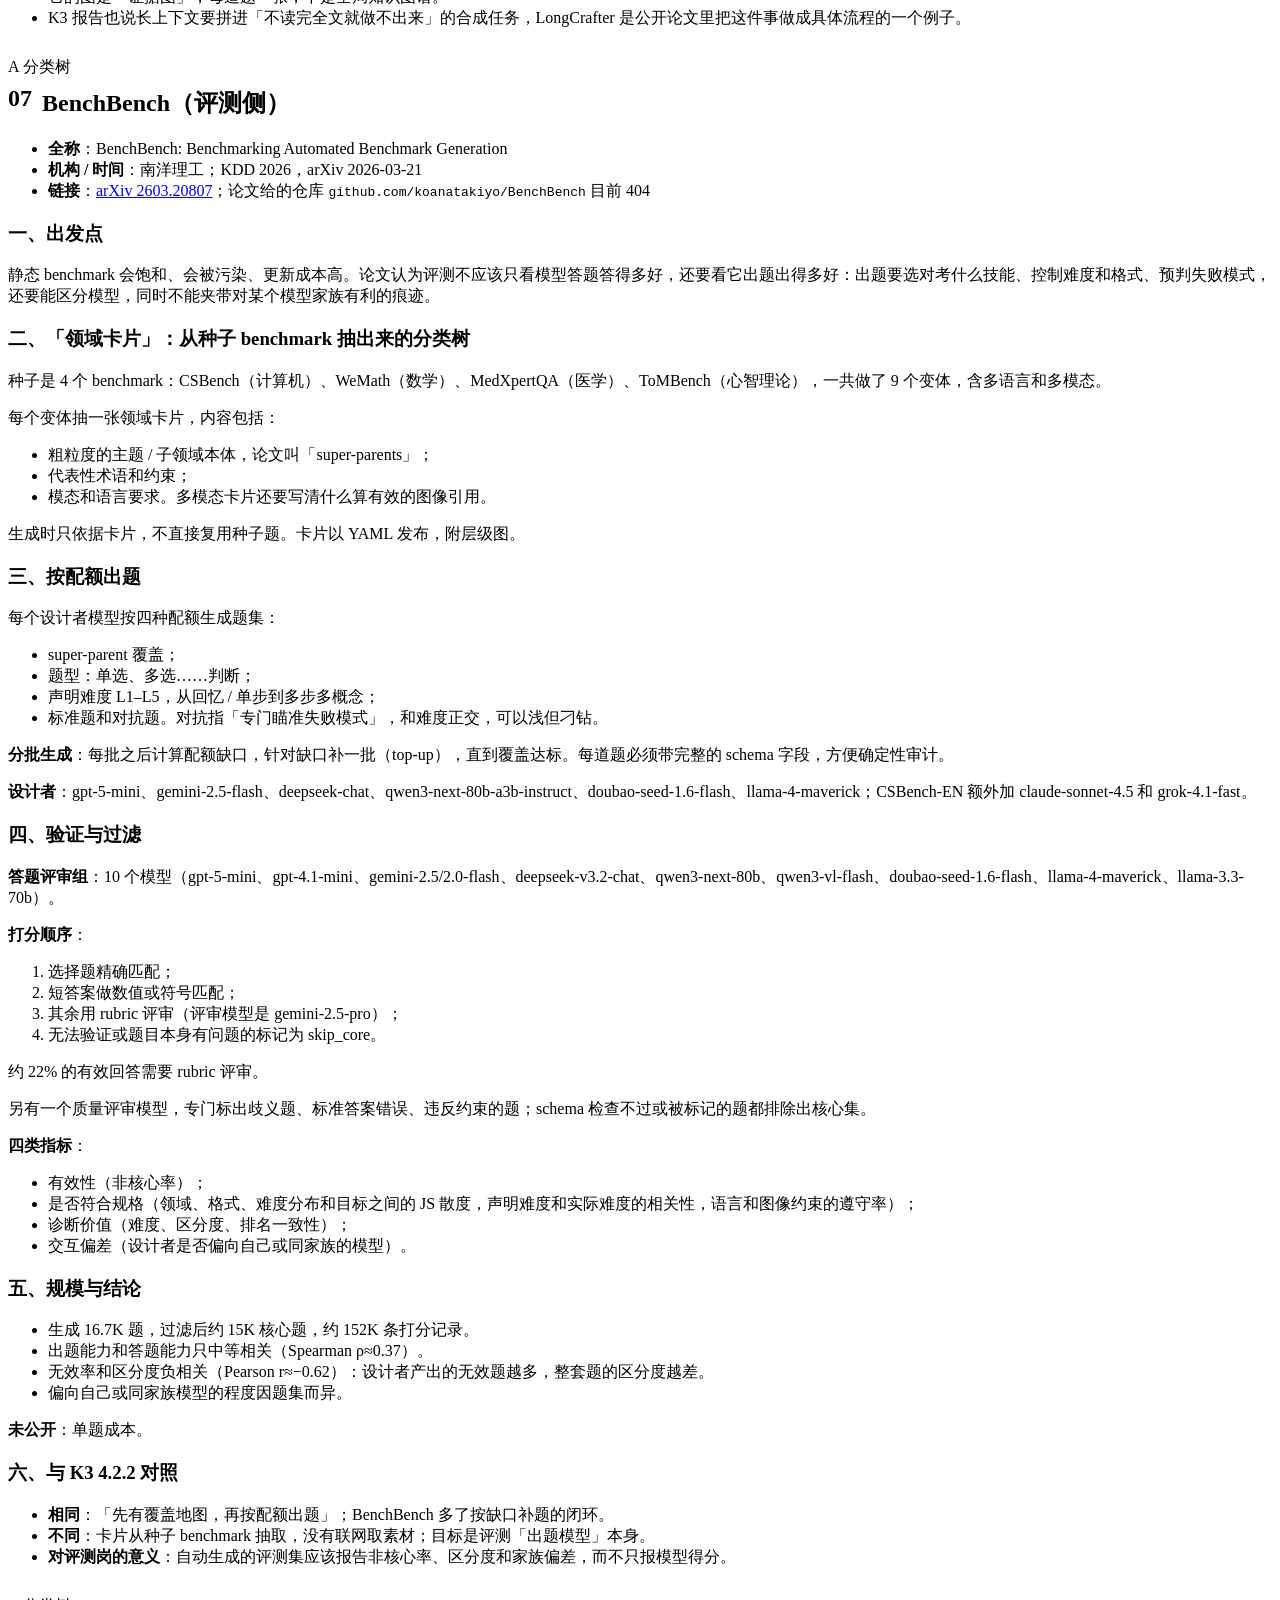
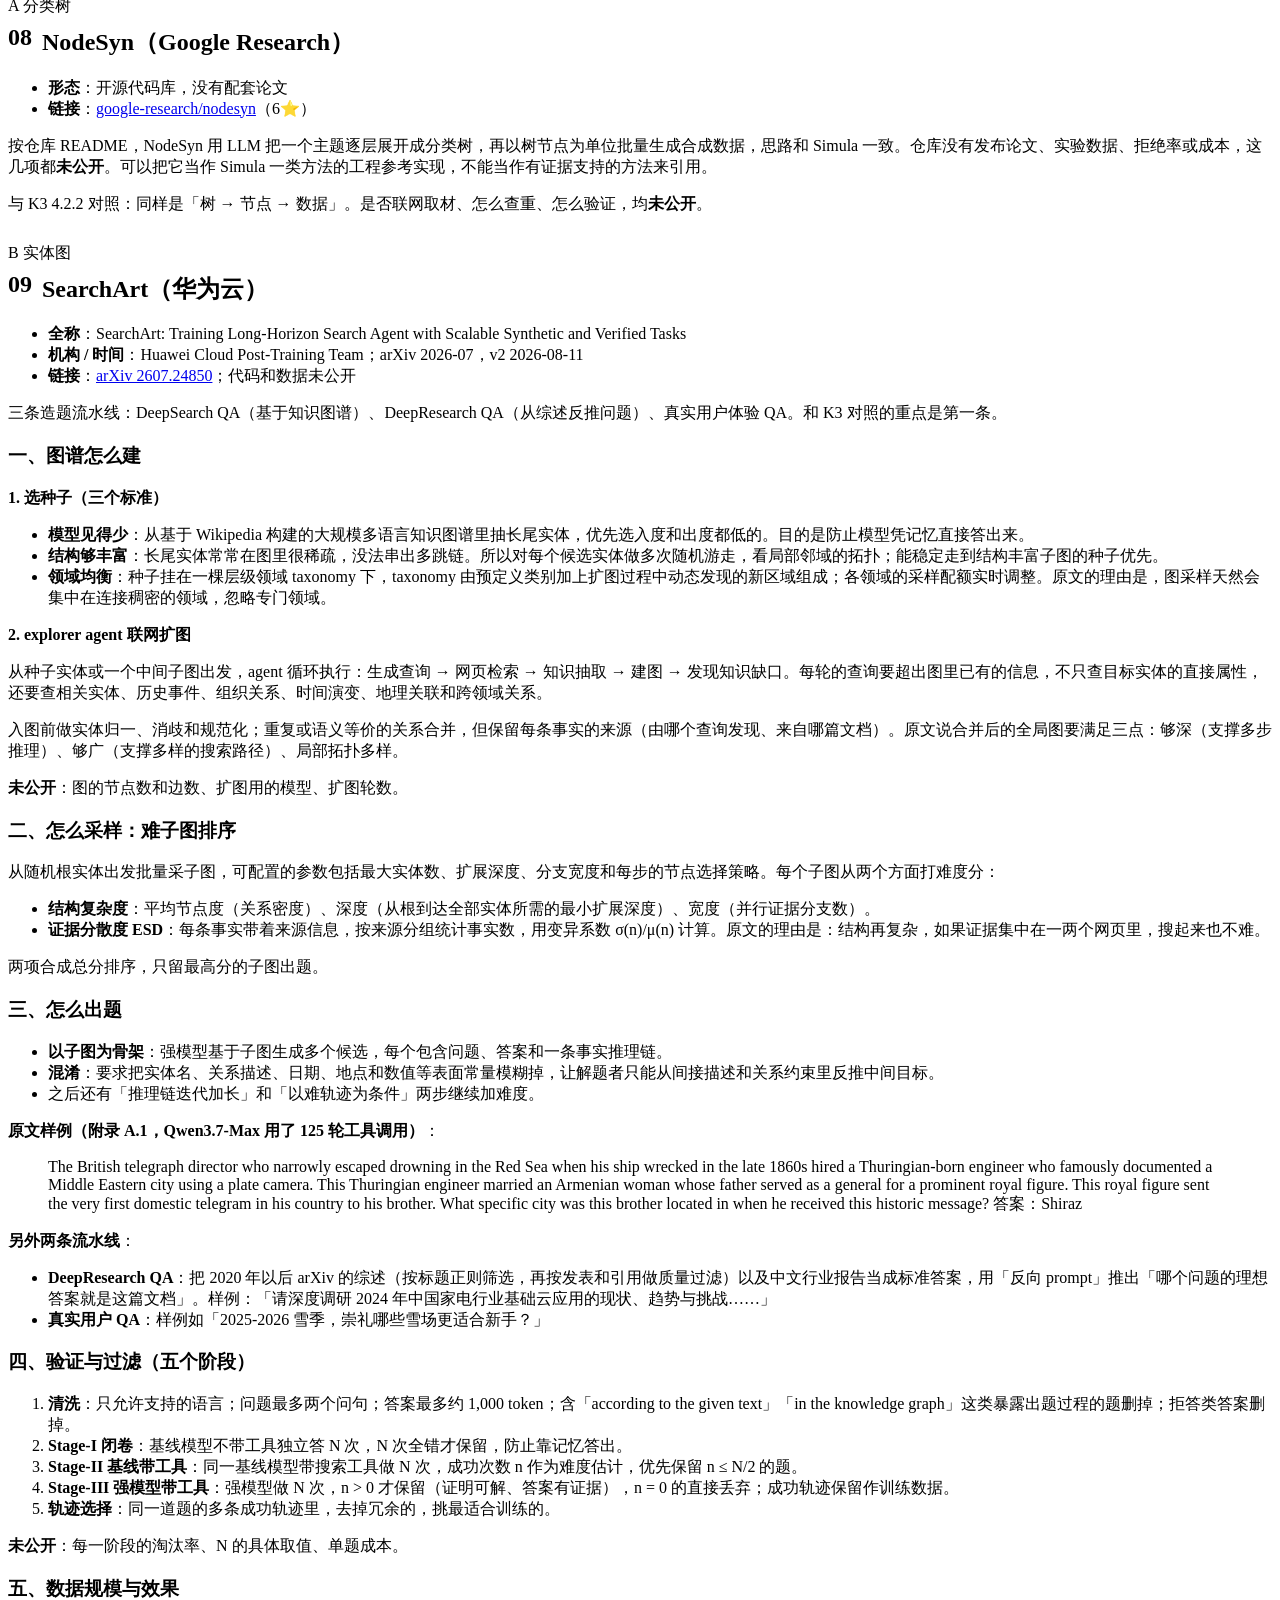
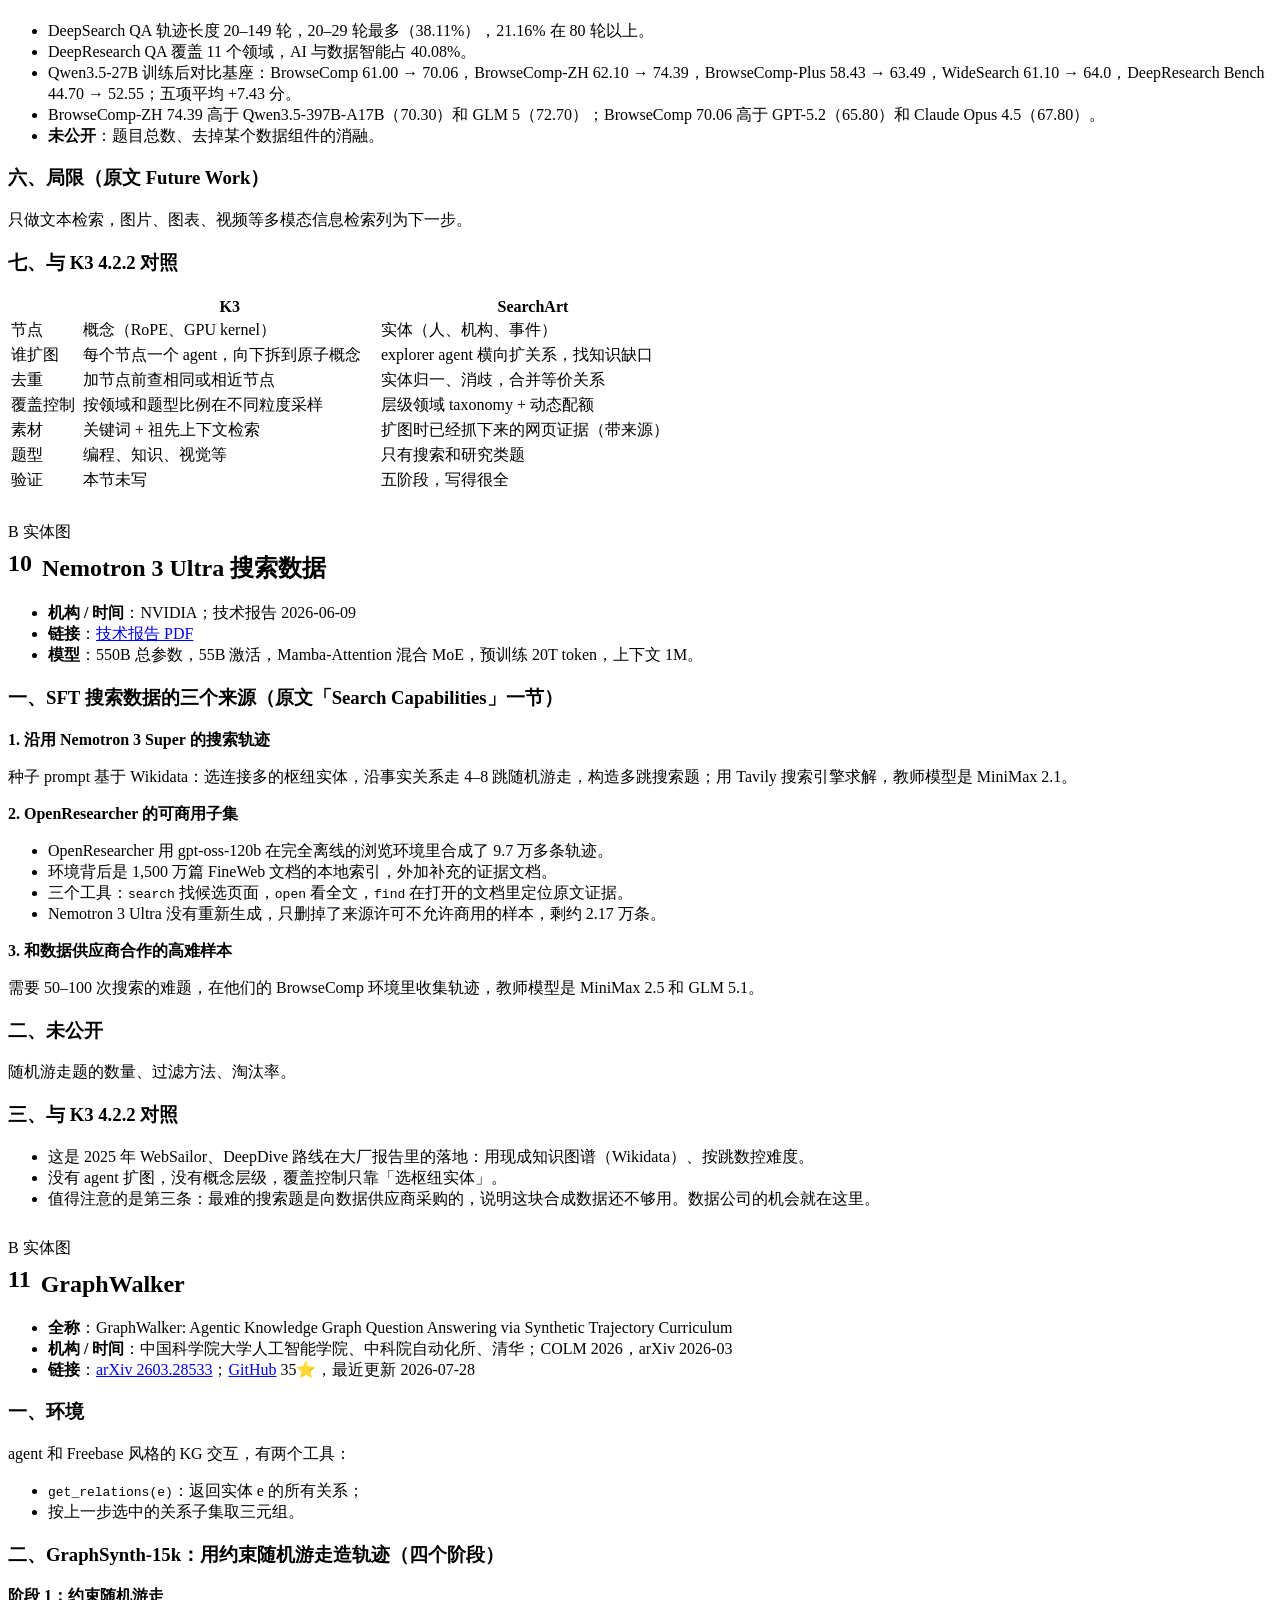
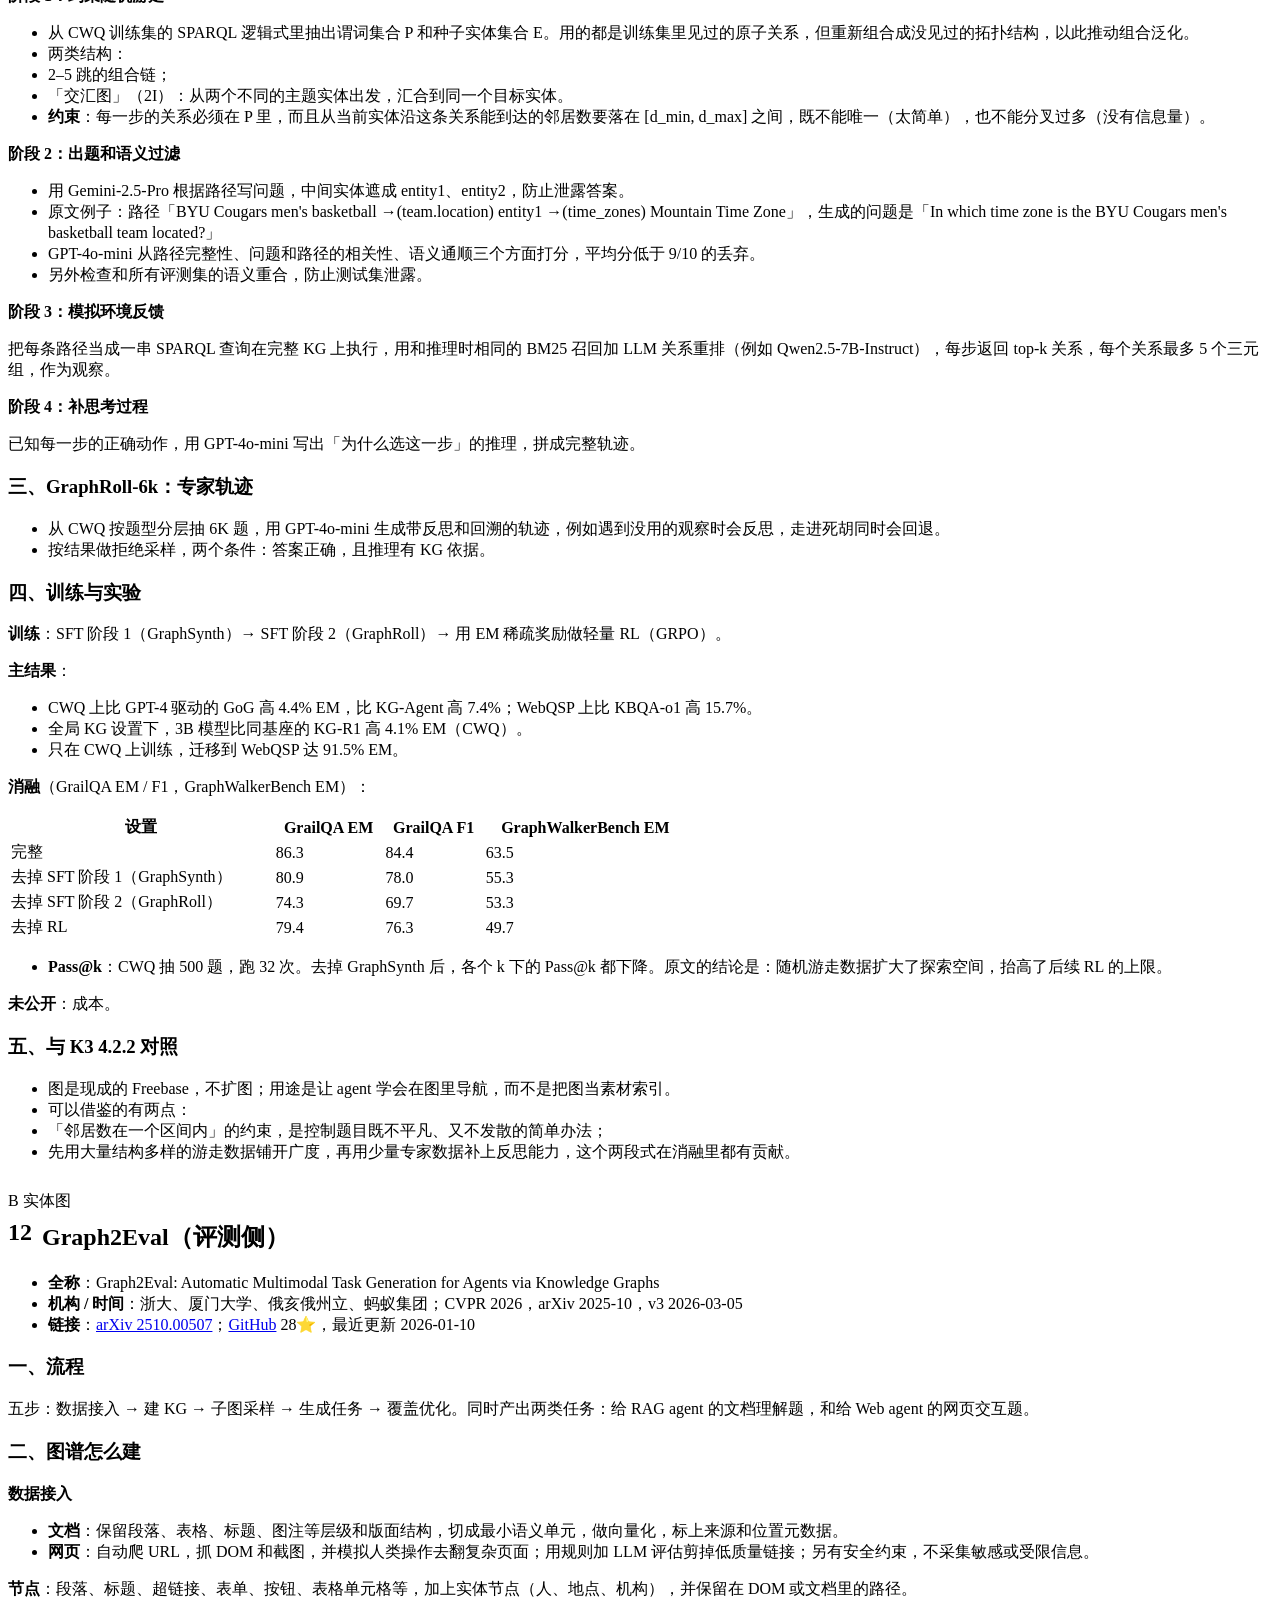
==== commit 48903d83: "Drop per-section 回到目录 links; shared report.js provides nav" ====
--- a/kg-task-synthesis.html
+++ b/kg-task-synthesis.html
@@ -14,7 +14,6 @@
 .panel>.meta{margin-top:28px}
 .report .panel>h2{margin-top:.3em;padding-top:0;border-top:0}
 .report h2 .no{margin-right:10px;font:500 13px var(--sans);color:var(--faint);vertical-align:.2em}
-.totop{display:inline-block;margin-top:40px;font:500 11px var(--sans);color:var(--mute)!important;border:0!important}
 .art td:first-child{color:var(--ink)}
 .art .table-wrap>table{min-width:680px}
 .art blockquote p{margin:6px 0}
@@ -250,14 +249,14 @@
 <td>36,986 节点；TQF 83.13%，超最强基线 15 个点；全量约 $1,500</td>
 </tr>
 </tbody>
-</table></div><a class="totop" href="javascript:window.scrollTo(0,0)">↑ 回到目录</a></section><section class="panel" id="t1-kimi-k3-4-2-2"><div class="meta">参照</div><h2><span class="no">01</span>Kimi K3 4.2.2</h2><p><strong>做法（原文）</strong>：建一张「自我演化、层级组织」的知识图谱，覆盖知识密集和编程领域。</p>
+</table></div></section><section class="panel" id="t1-kimi-k3-4-2-2"><div class="meta">参照</div><h2><span class="no">01</span>Kimi K3 4.2.2</h2><p><strong>做法（原文）</strong>：建一张「自我演化、层级组织」的知识图谱，覆盖知识密集和编程领域。</p>
 <ul>
 <li>结构是 DAG，人只给粗种子节点，例如 CS/AI、生物医学、编程、数学、物理、化学、人文。</li>
 <li>每个节点交给一个 agent，先多轮联网搜索把概念查清，再加更细的子概念；加之前先在图里找相同或相近的节点复用；边永远从粗指向细；新节点再分给新 agent，直到 agent 判断概念「足够原子」。</li>
 <li>造题三步：按领域和题型比例在不同粒度采样关键词（可多个相关关键词一起抽）→ 关键词拼上祖先节点的上下文作为检索词，去网上取公开论文、博客、代码仓库 → 合成 agent 按指定题型（编程、知识、视觉等）出题。</li>
 </ul>
 <p><strong>未公开</strong>：节点数、层数、每类题量、合成题的校验方法。</p>
-<p>下面每条都和这四个要素对照：<strong>图谱怎么建 / 怎么采样 / 素材从哪来 / 怎么验题</strong>。</p><a class="totop" href="javascript:window.scrollTo(0,0)">↑ 回到目录</a></section><section class="panel" id="t2-simula-google"><div class="meta">A 分类树</div><h2><span class="no">02</span>Simula（Google）</h2><ul>
+<p>下面每条都和这四个要素对照：<strong>图谱怎么建 / 怎么采样 / 素材从哪来 / 怎么验题</strong>。</p></section><section class="panel" id="t2-simula-google"><div class="meta">A 分类树</div><h2><span class="no">02</span>Simula（Google）</h2><ul>
 <li><strong>全称</strong>：Reasoning-Driven Synthetic Data Generation and Evaluation</li>
 <li><strong>机构 / 时间</strong>：Google、Google DeepMind、EPFL；TMLR 2026-03，arXiv 2026-03-31</li>
 <li><strong>链接</strong>：<a href="https://arxiv.org/abs/2603.29791">arXiv 2603.29791</a>；<a href="https://openreview.net/forum?id=NALsdGEPhB">OpenReview</a>。社区复现 <a href="https://github.com/Mercity-AI/Simula">Mercity-AI/Simula</a>（6⭐，不是官方代码）</li>
@@ -343,7 +342,7 @@
 </tr>
 </tbody>
 </table></div>
-<p>Simula 是把「分类树驱动造数据」写得最系统的方法论文。它和 K3 的根本区别是不取真实素材。所以在冷门、时效性强的领域（例如它用的 CTI 威胁情报和 LEXam 法律题），K3 那种联网取材的做法更可靠。</p><a class="totop" href="javascript:window.scrollTo(0,0)">↑ 回到目录</a></section><section class="panel" id="t3-steps"><div class="meta">A 分类树</div><h2><span class="no">03</span>STEPS</h2><ul>
+<p>Simula 是把「分类树驱动造数据」写得最系统的方法论文。它和 K3 的根本区别是不取真实素材。所以在冷门、时效性强的领域（例如它用的 CTI 威胁情报和 LEXam 法律题），K3 那种联网取材的做法更可靠。</p></section><section class="panel" id="t3-steps"><div class="meta">A 分类树</div><h2><span class="no">03</span>STEPS</h2><ul>
 <li><strong>全称</strong>：Towards Compositional Generalization of LLMs via Skill Taxonomy Guided Data Synthesis（Skill Taxonomy–guided Entropy-based Post-training data Synthesis）</li>
 <li><strong>机构 / 时间</strong>：北航、智源、北理工、中科院计算所；arXiv 2026-01</li>
 <li><strong>链接</strong>：<a href="https://arxiv.org/abs/2601.03676">arXiv 2601.03676</a>；<a href="https://openreview.net/forum?id=OA59wiNVhH">OpenReview</a>；论文给的代码地址 <code>github.com/STEPS</code> 不是有效仓库</li>
@@ -412,7 +411,7 @@
 <li><strong>不同</strong>：</li>
 <li>K3 的树来自 agent 联网扩展；STEPS 的树来自真实数据的共现统计，没有联网取素材这一步。</li>
 <li>K3 没说多个节点怎么挑才好；STEPS 给出了一个可计算的准则（边际结构熵），可以直接借用。</li>
-</ul><a class="totop" href="javascript:window.scrollTo(0,0)">↑ 回到目录</a></section><section class="panel" id="t4-cli-universe"><div class="meta">A 分类树</div><h2><span class="no">04</span>CLI-Universe</h2><ul>
+</ul></section><section class="panel" id="t4-cli-universe"><div class="meta">A 分类树</div><h2><span class="no">04</span>CLI-Universe</h2><ul>
 <li><strong>全称</strong>：CLI-Universe: Towards Verifiable Task Synthesis Engine for Terminal Agents</li>
 <li><strong>机构 / 时间</strong>：南京大学、阶跃星辰、ZODA、华中科大、上海 AI Lab；arXiv 2026-06-22</li>
 <li><strong>链接</strong>：<a href="https://arxiv.org/abs/2606.22883">arXiv 2606.22883</a>；数据集和代码未公开</li>
@@ -465,7 +464,7 @@
 <ul>
 <li><strong>相同</strong>：「采样 → 联网查真实材料 → 出题」三步几乎一样，研究 agent 的检索对象（仓库、文档、issue）和 K3 的「论文、博客、代码仓库」高度重合。</li>
 <li><strong>不同</strong>：分类不是 agent 长出来的，而是人定的四维网格；K3 只写到出题，CLI-Universe 把出题之后的环境、测试、hint 过滤和 fail-to-pass 全写了，并给出每一步的淘汰率。</li>
-</ul><a class="totop" href="javascript:window.scrollTo(0,0)">↑ 回到目录</a></section><section class="panel" id="t5-nemotron-terminal-nvidia"><div class="meta">A 分类树</div><h2><span class="no">05</span>Nemotron-Terminal（NVIDIA）</h2><ul>
+</ul></section><section class="panel" id="t5-nemotron-terminal-nvidia"><div class="meta">A 分类树</div><h2><span class="no">05</span>Nemotron-Terminal（NVIDIA）</h2><ul>
 <li><strong>全称</strong>：On Data Engineering for Scaling LLM Terminal Capabilities</li>
 <li><strong>机构 / 时间</strong>：NVIDIA；arXiv 2026-02-24</li>
 <li><strong>链接</strong>：<a href="https://arxiv.org/abs/2602.21193">arXiv 2602.21193</a>；模型和数据 <a href="https://huggingface.co/collections/nvidia/nemotron-terminal">HF nemotron-terminal</a></li>
@@ -591,7 +590,7 @@
 <ul>
 <li><strong>相同</strong>：都按「领域 × 技能」的分类控制覆盖面，用 LLM 扩写。</li>
 <li><strong>不同</strong>：Nemotron 的分类是平的两层（领域 → 技能类型），没有联网取素材，题目来自 LLM 发明的新场景。</li>
-</ul><a class="totop" href="javascript:window.scrollTo(0,0)">↑ 回到目录</a></section><section class="panel" id="t6-longcrafter"><div class="meta">A 分类树</div><h2><span class="no">06</span>LongCrafter</h2><ul>
+</ul></section><section class="panel" id="t6-longcrafter"><div class="meta">A 分类树</div><h2><span class="no">06</span>LongCrafter</h2><ul>
 <li><strong>全称</strong>：LongCrafter: Towards Diverse Long-Context Understanding via Evidence-Graph-Guided Instruction Synthesis</li>
 <li><strong>机构 / 时间</strong>：中国科学院大学、中科院自动化所；arXiv 2026-07，v2 2026-08-03</li>
 <li><strong>链接</strong>：<a href="https://arxiv.org/abs/2607.06160">arXiv 2607.06160</a>；代码未公开</li>
@@ -685,7 +684,7 @@
 <li>LongCrafter 的树是「任务类型」，人工定的，只有两层加 32 个叶子；</li>
 <li>它的图是「证据图」，每道题一张，不是全局知识图谱。</li>
 <li>K3 报告也说长上下文要拼进「不读完全文就做不出来」的合成任务，LongCrafter 是公开论文里把这件事做成具体流程的一个例子。</li>
-</ul><a class="totop" href="javascript:window.scrollTo(0,0)">↑ 回到目录</a></section><section class="panel" id="t7-benchbench-评测侧"><div class="meta">A 分类树</div><h2><span class="no">07</span>BenchBench（评测侧）</h2><ul>
+</ul></section><section class="panel" id="t7-benchbench-评测侧"><div class="meta">A 分类树</div><h2><span class="no">07</span>BenchBench（评测侧）</h2><ul>
 <li><strong>全称</strong>：BenchBench: Benchmarking Automated Benchmark Generation</li>
 <li><strong>机构 / 时间</strong>：南洋理工；KDD 2026，arXiv 2026-03-21</li>
 <li><strong>链接</strong>：<a href="https://arxiv.org/abs/2603.20807">arXiv 2603.20807</a>；论文给的仓库 <code>github.com/koanatakiyo/BenchBench</code> 目前 404</li>
@@ -742,12 +741,12 @@
 <li><strong>相同</strong>：「先有覆盖地图，再按配额出题」；BenchBench 多了按缺口补题的闭环。</li>
 <li><strong>不同</strong>：卡片从种子 benchmark 抽取，没有联网取素材；目标是评测「出题模型」本身。</li>
 <li><strong>对评测岗的意义</strong>：自动生成的评测集应该报告非核心率、区分度和家族偏差，而不只报模型得分。</li>
-</ul><a class="totop" href="javascript:window.scrollTo(0,0)">↑ 回到目录</a></section><section class="panel" id="t8-nodesyn-google-research"><div class="meta">A 分类树</div><h2><span class="no">08</span>NodeSyn（Google Research）</h2><ul>
+</ul></section><section class="panel" id="t8-nodesyn-google-research"><div class="meta">A 分类树</div><h2><span class="no">08</span>NodeSyn（Google Research）</h2><ul>
 <li><strong>形态</strong>：开源代码库，没有配套论文</li>
 <li><strong>链接</strong>：<a href="https://github.com/google-research/nodesyn">google-research/nodesyn</a>（6⭐）</li>
 </ul>
 <p>按仓库 README，NodeSyn 用 LLM 把一个主题逐层展开成分类树，再以树节点为单位批量生成合成数据，思路和 Simula 一致。仓库没有发布论文、实验数据、拒绝率或成本，这几项都<strong>未公开</strong>。可以把它当作 Simula 一类方法的工程参考实现，不能当作有证据支持的方法来引用。</p>
-<p>与 K3 4.2.2 对照：同样是「树 → 节点 → 数据」。是否联网取材、怎么查重、怎么验证，均<strong>未公开</strong>。</p><a class="totop" href="javascript:window.scrollTo(0,0)">↑ 回到目录</a></section><section class="panel" id="t9-searchart-华为云"><div class="meta">B 实体图</div><h2><span class="no">09</span>SearchArt（华为云）</h2><ul>
+<p>与 K3 4.2.2 对照：同样是「树 → 节点 → 数据」。是否联网取材、怎么查重、怎么验证，均<strong>未公开</strong>。</p></section><section class="panel" id="t9-searchart-华为云"><div class="meta">B 实体图</div><h2><span class="no">09</span>SearchArt（华为云）</h2><ul>
 <li><strong>全称</strong>：SearchArt: Training Long-Horizon Search Agent with Scalable Synthetic and Verified Tasks</li>
 <li><strong>机构 / 时间</strong>：Huawei Cloud Post-Training Team；arXiv 2026-07，v2 2026-08-11</li>
 <li><strong>链接</strong>：<a href="https://arxiv.org/abs/2607.24850">arXiv 2607.24850</a>；代码和数据未公开</li>
@@ -852,7 +851,7 @@
 <td>五阶段，写得很全</td>
 </tr>
 </tbody>
-</table></div><a class="totop" href="javascript:window.scrollTo(0,0)">↑ 回到目录</a></section><section class="panel" id="t10-nemotron-3-ultra-搜索数据"><div class="meta">B 实体图</div><h2><span class="no">10</span>Nemotron 3 Ultra 搜索数据</h2><ul>
+</table></div></section><section class="panel" id="t10-nemotron-3-ultra-搜索数据"><div class="meta">B 实体图</div><h2><span class="no">10</span>Nemotron 3 Ultra 搜索数据</h2><ul>
 <li><strong>机构 / 时间</strong>：NVIDIA；技术报告 2026-06-09</li>
 <li><strong>链接</strong>：<a href="https://research.nvidia.com/labs/nemotron/files/NVIDIA-Nemotron-3-Ultra-Technical-Report.pdf">技术报告 PDF</a></li>
 <li><strong>模型</strong>：550B 总参数，55B 激活，Mamba-Attention 混合 MoE，预训练 20T token，上下文 1M。</li>
@@ -876,7 +875,7 @@
 <li>这是 2025 年 WebSailor、DeepDive 路线在大厂报告里的落地：用现成知识图谱（Wikidata）、按跳数控难度。</li>
 <li>没有 agent 扩图，没有概念层级，覆盖控制只靠「选枢纽实体」。</li>
 <li>值得注意的是第三条：最难的搜索题是向数据供应商采购的，说明这块合成数据还不够用。数据公司的机会就在这里。</li>
-</ul><a class="totop" href="javascript:window.scrollTo(0,0)">↑ 回到目录</a></section><section class="panel" id="t11-graphwalker"><div class="meta">B 实体图</div><h2><span class="no">11</span>GraphWalker</h2><ul>
+</ul></section><section class="panel" id="t11-graphwalker"><div class="meta">B 实体图</div><h2><span class="no">11</span>GraphWalker</h2><ul>
 <li><strong>全称</strong>：GraphWalker: Agentic Knowledge Graph Question Answering via Synthetic Trajectory Curriculum</li>
 <li><strong>机构 / 时间</strong>：中国科学院大学人工智能学院、中科院自动化所、清华；COLM 2026，arXiv 2026-03</li>
 <li><strong>链接</strong>：<a href="https://arxiv.org/abs/2603.28533">arXiv 2603.28533</a>；<a href="https://github.com/XuShuwenn/GraphWalker">GitHub</a> 35⭐，最近更新 2026-07-28</li>
@@ -967,7 +966,7 @@
 <li>可以借鉴的有两点：</li>
 <li>「邻居数在一个区间内」的约束，是控制题目既不平凡、又不发散的简单办法；</li>
 <li>先用大量结构多样的游走数据铺开广度，再用少量专家数据补上反思能力，这个两段式在消融里都有贡献。</li>
-</ul><a class="totop" href="javascript:window.scrollTo(0,0)">↑ 回到目录</a></section><section class="panel" id="t12-graph2eval-评测侧"><div class="meta">B 实体图</div><h2><span class="no">12</span>Graph2Eval（评测侧）</h2><ul>
+</ul></section><section class="panel" id="t12-graph2eval-评测侧"><div class="meta">B 实体图</div><h2><span class="no">12</span>Graph2Eval（评测侧）</h2><ul>
 <li><strong>全称</strong>：Graph2Eval: Automatic Multimodal Task Generation for Agents via Knowledge Graphs</li>
 <li><strong>机构 / 时间</strong>：浙大、厦门大学、俄亥俄州立、蚂蚁集团；CVPR 2026，arXiv 2025-10，v3 2026-03-05</li>
 <li><strong>链接</strong>：<a href="https://arxiv.org/abs/2510.00507">arXiv 2510.00507</a>；<a href="https://github.com/YurunChen/Graph2Eval">GitHub</a> 28⭐，最近更新 2026-01-10</li>
@@ -1018,7 +1017,7 @@
 <ul>
 <li>K3 的图是联网扩出来的全局概念图，Graph2Eval 的图是从给定的文档和网页里抽出来的局部结构图，用途是评测而不是训练。</li>
 <li>它的特点是把「可操作元素」也当成节点，任务链靠 meta-path 拼出来。这个思路可以直接用在个人助理类的 GUI 评测上。</li>
-</ul><a class="totop" href="javascript:window.scrollTo(0,0)">↑ 回到目录</a></section><section class="panel" id="t13-knight-评测侧"><div class="meta">B 实体图</div><h2><span class="no">13</span>KNIGHT（评测侧）</h2><ul>
+</ul></section><section class="panel" id="t13-knight-评测侧"><div class="meta">B 实体图</div><h2><span class="no">13</span>KNIGHT（评测侧）</h2><ul>
 <li><strong>全称</strong>：KNIGHT: Knowledge Graph-Driven Multiple-Choice Question Generation with Adaptive Hardness Calibration</li>
 <li><strong>机构 / 时间</strong>：德黑兰大学、Amirkabir 理工大学、TEIAS 等；arXiv 2026-02-23</li>
 <li><strong>链接</strong>：<a href="https://arxiv.org/abs/2602.20135">arXiv 2602.20135</a>；<a href="https://github.com/ErfanShm/knight-mcq">GitHub</a> 1⭐，最近更新 2026-02-16</li>
@@ -1061,7 +1060,7 @@
 <ul>
 <li><strong>最像 K3 的地方</strong>：按深度上限逐层扩展、每个节点都检索真实材料、节点内容必须能追溯到原文。</li>
 <li><strong>不同</strong>：规模很小（一个主题一张图），只出选择题；K3 用 agent 判断「够原子了就停」，KNIGHT 用固定的深度上限。</li>
-</ul><a class="totop" href="javascript:window.scrollTo(0,0)">↑ 回到目录</a></section><section class="panel" id="t14-skillsynth-腾讯混元"><div class="meta">C 工具图</div><h2><span class="no">14</span>SkillSynth（腾讯混元）</h2><ul>
+</ul></section><section class="panel" id="t14-skillsynth-腾讯混元"><div class="meta">C 工具图</div><h2><span class="no">14</span>SkillSynth（腾讯混元）</h2><ul>
 <li><strong>全称</strong>：Toward Scalable Terminal Task Synthesis via Skill Graphs</li>
 <li><strong>机构 / 时间</strong>：腾讯混元团队；arXiv 2026-04-28</li>
 <li><strong>链接</strong>：<a href="https://arxiv.org/abs/2604.25727">arXiv 2604.25727</a>；代码未公开</li>
@@ -1114,7 +1113,7 @@
 <li>K3 的节点是知识概念，目标是知识覆盖；SkillSynth 的节点是「状态」，边是「技能」，目标是解题轨迹的覆盖。</li>
 <li>原文明确批评，用 LLM 生成的 taxonomy 扩领域覆盖常常偏离真实使用，所以它的节点全部来自真实的人写技能。</li>
 <li>K3 没写采样算法；SkillSynth 给出了逆频率采样的伪代码，正好可以解决「热门节点被反复采到」的问题。</li>
-</ul><a class="totop" href="javascript:window.scrollTo(0,0)">↑ 回到目录</a></section><section class="panel" id="t15-toolverse-美团-longcat"><div class="meta">C 工具图</div><h2><span class="no">15</span>ToolVerse（美团 LongCat）</h2><ul>
+</ul></section><section class="panel" id="t15-toolverse-美团-longcat"><div class="meta">C 工具图</div><h2><span class="no">15</span>ToolVerse（美团 LongCat）</h2><ul>
 <li><strong>全称</strong>：ToolVerse: Unlocking Massive Environments and Long-Horizon Tasks for Agentic Reinforcement Learning</li>
 <li><strong>机构 / 时间</strong>：美团 LongCat Interaction Team、北大、复旦、武大；arXiv 2026-07-17</li>
 <li><strong>链接</strong>：<a href="https://arxiv.org/abs/2607.15660">arXiv 2607.15660</a>；代码未公开</li>
@@ -1175,7 +1174,7 @@
 <ul>
 <li><strong>相同</strong>：都是「先有结构，再按结构采样，再让 LLM 写成题」。K3 的个人助理环境里有模拟的 Gmail、Notion、Slack，和 ToolVerse 的 mock 数据库思路一致。</li>
 <li><strong>不同</strong>：ToolVerse 的图描述的是「工具之间的先后依赖」，不涉及知识覆盖；题目是从可执行轨迹倒推出来的，所以答案天然可验证，而 K3 4.2.2 是先有素材再出题。</li>
-</ul><a class="totop" href="javascript:window.scrollTo(0,0)">↑ 回到目录</a></section><section class="panel" id="t16-gais"><div class="meta">C 工具图</div><h2><span class="no">16</span>GAIS</h2><ul>
+</ul></section><section class="panel" id="t16-gais"><div class="meta">C 工具图</div><h2><span class="no">16</span>GAIS</h2><ul>
 <li><strong>全称</strong>：Scaling Agentic Capabilities via Grounded Interaction Synthesis（Grounded Agentic Interaction Synthesis）</li>
 <li><strong>机构 / 时间</strong>：中国人民大学、北大、腾讯；arXiv 2026-06-01</li>
 <li><strong>链接</strong>：<a href="https://arxiv.org/abs/2606.02001">arXiv 2606.02001</a>；<a href="https://github.com/Eric8932/GAIS">GitHub</a> 0⭐，最近更新 2026-06-08</li>
@@ -1223,7 +1222,7 @@
 <li>K3 的个人助理环境（模拟的 Gmail、Notion、Slack）和 GAIS 的思路一致：环境要真实，任务要带政策约束。</li>
 <li>GAIS 的结构是工具依赖图，不是知识图谱。</li>
 <li>「难度过滤 + 完整难度分布最好」这个结论和 LongCrafter 一致：只挑难题不如按结构把难度铺开。</li>
-</ul><a class="totop" href="javascript:window.scrollTo(0,0)">↑ 回到目录</a></section><section class="panel" id="t17-firefly"><div class="meta">C 工具图</div><h2><span class="no">17</span>FireFly</h2><ul>
+</ul></section><section class="panel" id="t17-firefly"><div class="meta">C 工具图</div><h2><span class="no">17</span>FireFly</h2><ul>
 <li><strong>全称</strong>：Firefly: Illuminating Large-Scale Verified Tool-Call Data Generation from Real APIs</li>
 <li><strong>机构 / 时间</strong>：东北大学（Northeastern University）及多位独立研究者；arXiv 2026-05-17</li>
 <li><strong>链接</strong>：<a href="https://arxiv.org/abs/2605.17558">arXiv 2605.17558</a>；代码和数据在匿名链接（anonymous.4open.science）</li>
@@ -1280,7 +1279,7 @@
 <ul>
 <li>K3 是「素材 → 出题」，FireFly 是「执行 → 倒推出题」。后者用在工具类任务上，天然解决了标准答案对不对的问题。</li>
 <li>K3 的 RL 环境里，自主执行类任务有隐藏校验和有限提交次数；FireFly 的离线模拟器则是另一种保证可复现的思路。</li>
-</ul><a class="totop" href="javascript:window.scrollTo(0,0)">↑ 回到目录</a></section><section class="panel" id="t18-envfactory"><div class="meta">C 工具图</div><h2><span class="no">18</span>EnvFactory</h2><ul>
+</ul></section><section class="panel" id="t18-envfactory"><div class="meta">C 工具图</div><h2><span class="no">18</span>EnvFactory</h2><ul>
 <li><strong>全称</strong>：EnvFactory: Scaling Tool-Use Agents via Executable Environments Synthesis and Robust RL</li>
 <li><strong>机构 / 时间</strong>：港科大（广州）LARK、华为、剑桥、UCL、港科大；arXiv 2026-05-18</li>
 <li><strong>链接</strong>：<a href="https://arxiv.org/abs/2605.18703">arXiv 2605.18703</a>；<a href="https://github.com/LARK-AI-Lab/EnvFactory">GitHub</a> 96⭐，最近更新 2026-08-28</li>
@@ -1367,7 +1366,7 @@
 <ul>
 <li><strong>最像 K3 的地方</strong>：Search Agent「先找覆盖缺口、再联网找真实依据、再补一个新环境」，相当于在环境层面做「自增长」。</li>
 <li><strong>不同</strong>：EnvFactory 的图是工具和参数依赖图，不是知识层级。评测里用到了美团的 VitaBench。</li>
-</ul><a class="totop" href="javascript:window.scrollTo(0,0)">↑ 回到目录</a></section><section class="panel" id="t19-astra-贝壳"><div class="meta">C 工具图</div><h2><span class="no">19</span>ASTRA（贝壳）</h2><ul>
+</ul></section><section class="panel" id="t19-astra-贝壳"><div class="meta">C 工具图</div><h2><span class="no">19</span>ASTRA（贝壳）</h2><ul>
 <li><strong>全称</strong>：ASTRA: Automated Synthesis of agentic Trajectories and Reinforcement Arenas</li>
 <li><strong>机构 / 时间</strong>：贝壳 Beike Language and Intelligence；arXiv 2026-01，v2 2026-01-30</li>
 <li><strong>链接</strong>：<a href="https://arxiv.org/abs/2601.21558">arXiv 2601.21558</a>；<a href="https://github.com/LianjiaTech/astra">GitHub</a> 156⭐，最近更新 2026-01-30。流水线、环境和模型全部开源。</li>
@@ -1416,7 +1415,7 @@
 <ul>
 <li>K3 的 RL 部分也有「工具环境可以切换成模仿不同 harness」的设计，和 ASTRA「混入无关工具防止过拟合」是同一类思路：防止模型只适应一种环境。</li>
 <li>图谱层面，ASTRA 的工具图是从 LLM 设想的用法里统计出来的。这和 SkillSynth 批评的「LLM 生成结构偏离真实使用」正好相反，可以在面试里对比讲。</li>
-</ul><a class="totop" href="javascript:window.scrollTo(0,0)">↑ 回到目录</a></section><section class="panel" id="t20-atlas"><div class="meta">D 自动建树</div><h2><span class="no">20</span>ATLAS</h2><ul>
+</ul></section><section class="panel" id="t20-atlas"><div class="meta">D 自动建树</div><h2><span class="no">20</span>ATLAS</h2><ul>
 <li><strong>全称</strong>：ATLAS: Agentic Taxonomy of LArge-Scale Software Ecosystems</li>
 <li><strong>机构 / 时间</strong>：中科院软件所、国科大、南洋理工、南开等；ASE 2026（2026-10-12 至 16，慕尼黑），arXiv 2026-06</li>
 <li><strong>链接</strong>：<a href="https://arxiv.org/abs/2606.21597">arXiv 2606.21597</a>；<a href="https://dl.acm.org/doi/10.1145/3832783.3834361">ACM DL</a></li>
@@ -1570,7 +1569,7 @@
 </tr>
 </tbody>
 </table></div>
-<p><strong>结论</strong>：把 ATLAS 的「样本驱动 + 失败驱动修正 + 层级对齐」接到 K3 的「联网扩展 + 按粒度采样出题」前面，就是一条完整的、可评估的题目生产线。</p><a class="totop" href="javascript:window.scrollTo(0,0)">↑ 回到目录</a></section><section class="panel" id="t21-2024-2025-前作精读"><div class="meta">前史</div><h2><span class="no">21</span>2024–2025 前作精读</h2><p>下面 7 篇早于本页的一年窗口，是近一年方法的直接前身，所以写得短一些。</p>
+<p><strong>结论</strong>：把 ATLAS 的「样本驱动 + 失败驱动修正 + 层级对齐」接到 K3 的「联网扩展 + 按粒度采样出题」前面，就是一条完整的、可评估的题目生产线。</p></section><section class="panel" id="t21-2024-2025-前作精读"><div class="meta">前史</div><h2><span class="no">21</span>2024–2025 前作精读</h2><p>下面 7 篇早于本页的一年窗口，是近一年方法的直接前身，所以写得短一些。</p>
 <h3>GLAN（Microsoft，2024-02）</h3>
 <ul>
 <li><strong>做法</strong>：完全不用种子样本，只用一棵预先整理好的「人类知识与能力」分类树。仿照教育体系，用 LLM 半自动地把知识拆成领域 → 子领域 → 学科（学科数量有限，人工核验成本低），再为每个学科列出科目，为每个科目写教学大纲，用大纲里每节课的关键概念生成指令。</li>
@@ -1669,7 +1668,7 @@
 </tr>
 </tbody>
 </table></div>
-<p>WebSailor 和 WebShaper 的代码在 <a href="https://github.com/Alibaba-NLP/DeepResearch">Alibaba-NLP/DeepResearch</a>（原 WebAgent 仓库已重定向到这里），20,047⭐，最近更新 2026-02-27。</p><a class="totop" href="javascript:window.scrollTo(0,0)">↑ 回到目录</a></section><section class="panel" id="t22-可直接用的框架"><div class="meta">开源工具</div><h2><span class="no">22</span>可直接用的框架</h2><div class="table-wrap"><table>
+<p>WebSailor 和 WebShaper 的代码在 <a href="https://github.com/Alibaba-NLP/DeepResearch">Alibaba-NLP/DeepResearch</a>（原 WebAgent 仓库已重定向到这里），20,047⭐，最近更新 2026-02-27。</p></section><section class="panel" id="t22-可直接用的框架"><div class="meta">开源工具</div><h2><span class="no">22</span>可直接用的框架</h2><div class="table-wrap"><table>
 <thead>
 <tr>
 <th>项目</th>
@@ -1747,7 +1746,7 @@
 </tr>
 </tbody>
 </table></div>
-<p>⭐ 和更新时间为 2026-10-14 的数据。</p><a class="totop" href="javascript:window.scrollTo(0,0)">↑ 回到目录</a></section><section class="panel" id="t23-和植物识别数据全集"><div class="meta">类比</div><h2><span class="no">23</span>和植物识别数据全集</h2><p>植物识别的做法：先用物种分类（界门纲目科属种）定义「全集」，再在每个叶子上找图片，按类目补齐数量，长尾物种单独补采。对照下来：</p>
+<p>⭐ 和更新时间为 2026-10-14 的数据。</p></section><section class="panel" id="t23-和植物识别数据全集"><div class="meta">类比</div><h2><span class="no">23</span>和植物识别数据全集</h2><p>植物识别的做法：先用物种分类（界门纲目科属种）定义「全集」，再在每个叶子上找图片，按类目补齐数量，长尾物种单独补采。对照下来：</p>
 <div class="table-wrap"><table>
 <thead>
 <tr>
@@ -1786,13 +1785,13 @@
 <ol>
 <li>物种树是现成的、公认的；LLM 训练的知识树没有标准答案，所以 K3、SearchArt、ATLAS 都让 agent 边查边长树，树本身也成了产出。</li>
 <li>植物数据是「一个叶子对应一堆样本」；造题经常要「多个节点组合」（K3 的 RoPE + GPU kernel、STEPS 的技能组合、工具图上的路径），组合怎么挑是新的问题。</li>
-</ol><a class="totop" href="javascript:window.scrollTo(0,0)">↑ 回到目录</a></section><section class="panel" id="t24-可以讲的观点"><div class="meta">面试</div><h2><span class="no">24</span>可以讲的观点</h2><ol>
+</ol></section><section class="panel" id="t24-可以讲的观点"><div class="meta">面试</div><h2><span class="no">24</span>可以讲的观点</h2><ol>
 <li><strong>覆盖率要靠结构管，不能靠模型自由发挥。</strong> 让模型自由出题会集中在它熟悉的热门知识上。SearchArt 原文直说图采样会偏向稠密区域，所以要用 taxonomy 和动态配额拉平；SkillSynth 则批评 LLM 生成的 taxonomy 偏离真实使用，改从真实技能建图。面试可以讲：覆盖地图从哪来（人定、模型推、agent 联网长、真实日志），各有什么偏差。</li>
 <li><strong>「采样 → 真实素材 → 出题」的关键在中间一步。</strong> K3 和 CLI-Universe 都要求先拿到真实网页、仓库、issue，再出题。这一步决定题目是否有据可查、是否有真实的坑，也是数据公司能和模型公司自产数据拉开差距的地方。</li>
 <li><strong>验证成本才是大头。</strong> CLI-Universe 淘汰约三分之二候选；SkillSynth 每个合格任务约 $27.3、通过率 95.7%；FireFly 用「先观察结果再倒推题目」让答案构造即正确。谈数据生产线时，应该先讲淘汰率和单题成本，再讲产量。</li>
 <li><strong>图的节点类型决定能练什么能力。</strong> 概念节点练知识覆盖（K3），实体节点练多跳搜索（SearchArt、DeepDive），工具或技能节点练执行轨迹（SkillSynth、ToolVerse）。设计评测时先问清楚：要测的是知识面、搜索深度，还是工作流执行。</li>
 <li><strong>评测集本身也可以这样生成和体检。</strong> BenchBench 发现出题能力和答题能力只中等相关（ρ≈0.37），无效题会拉低区分度（r≈−0.62）；Graph2Eval 用可达性分析保证可解。做评测岗可以讲：自动生成的评测集要报告无效率和区分度，而不只是模型分数。</li>
-</ol><a class="totop" href="javascript:window.scrollTo(0,0)">↑ 回到目录</a></section></div>
+</ol></section></div>
 <footer class="foot">来源均为原文 PDF、官方仓库、HF 数据集或官网页面；引用保留原文措辞。</footer>
 </main>
 <script>
